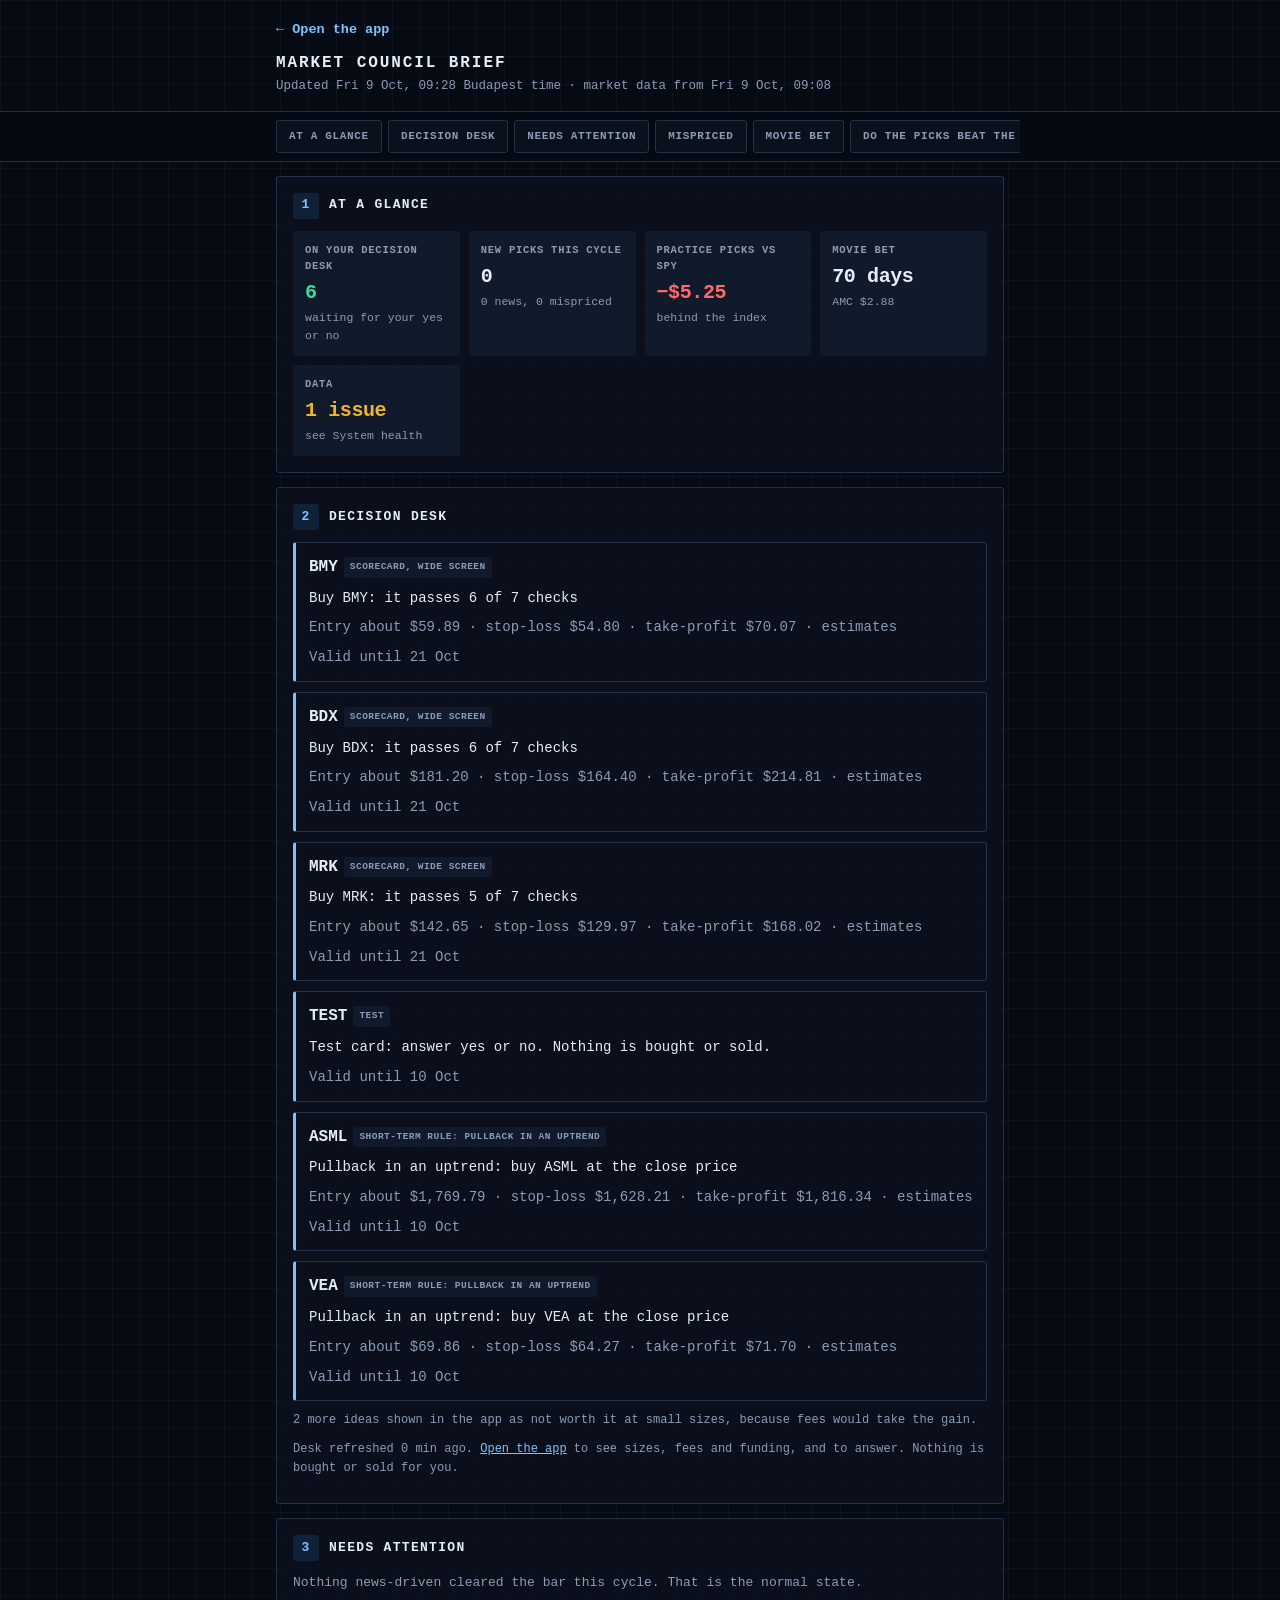
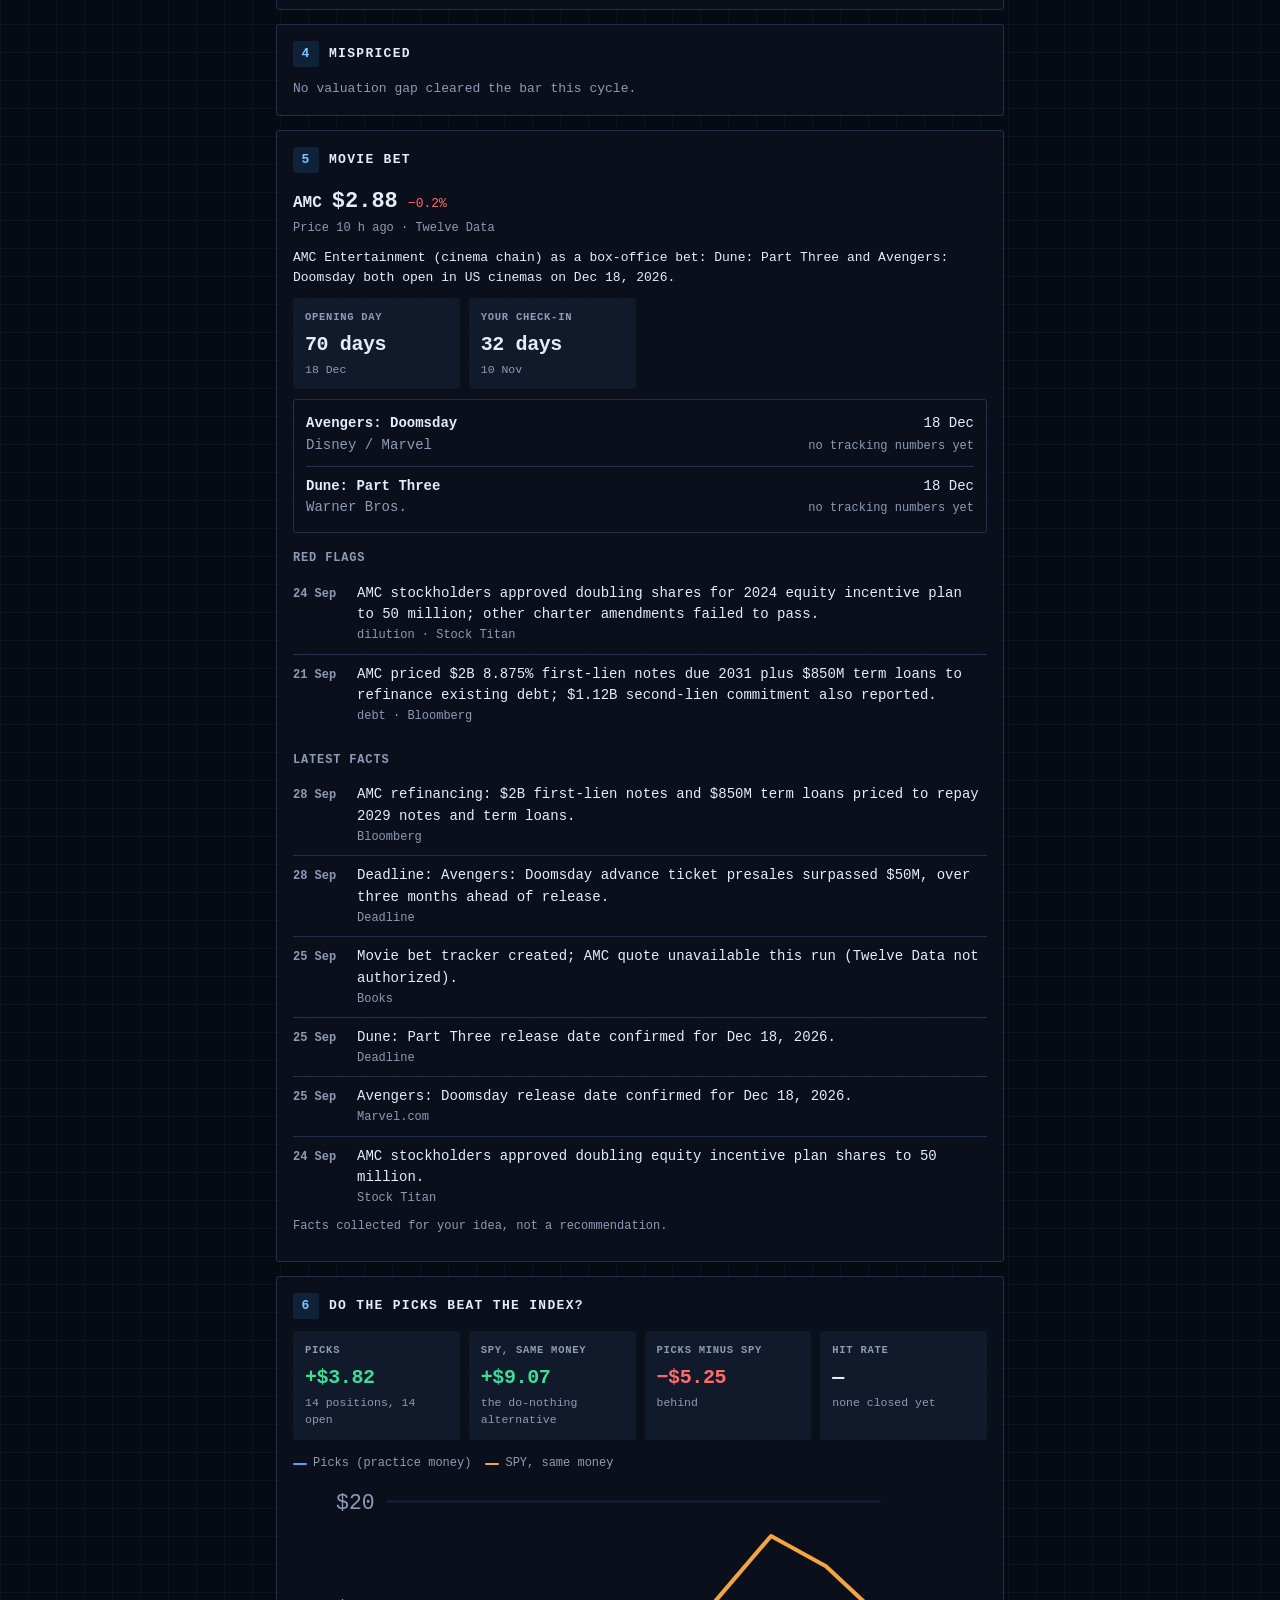
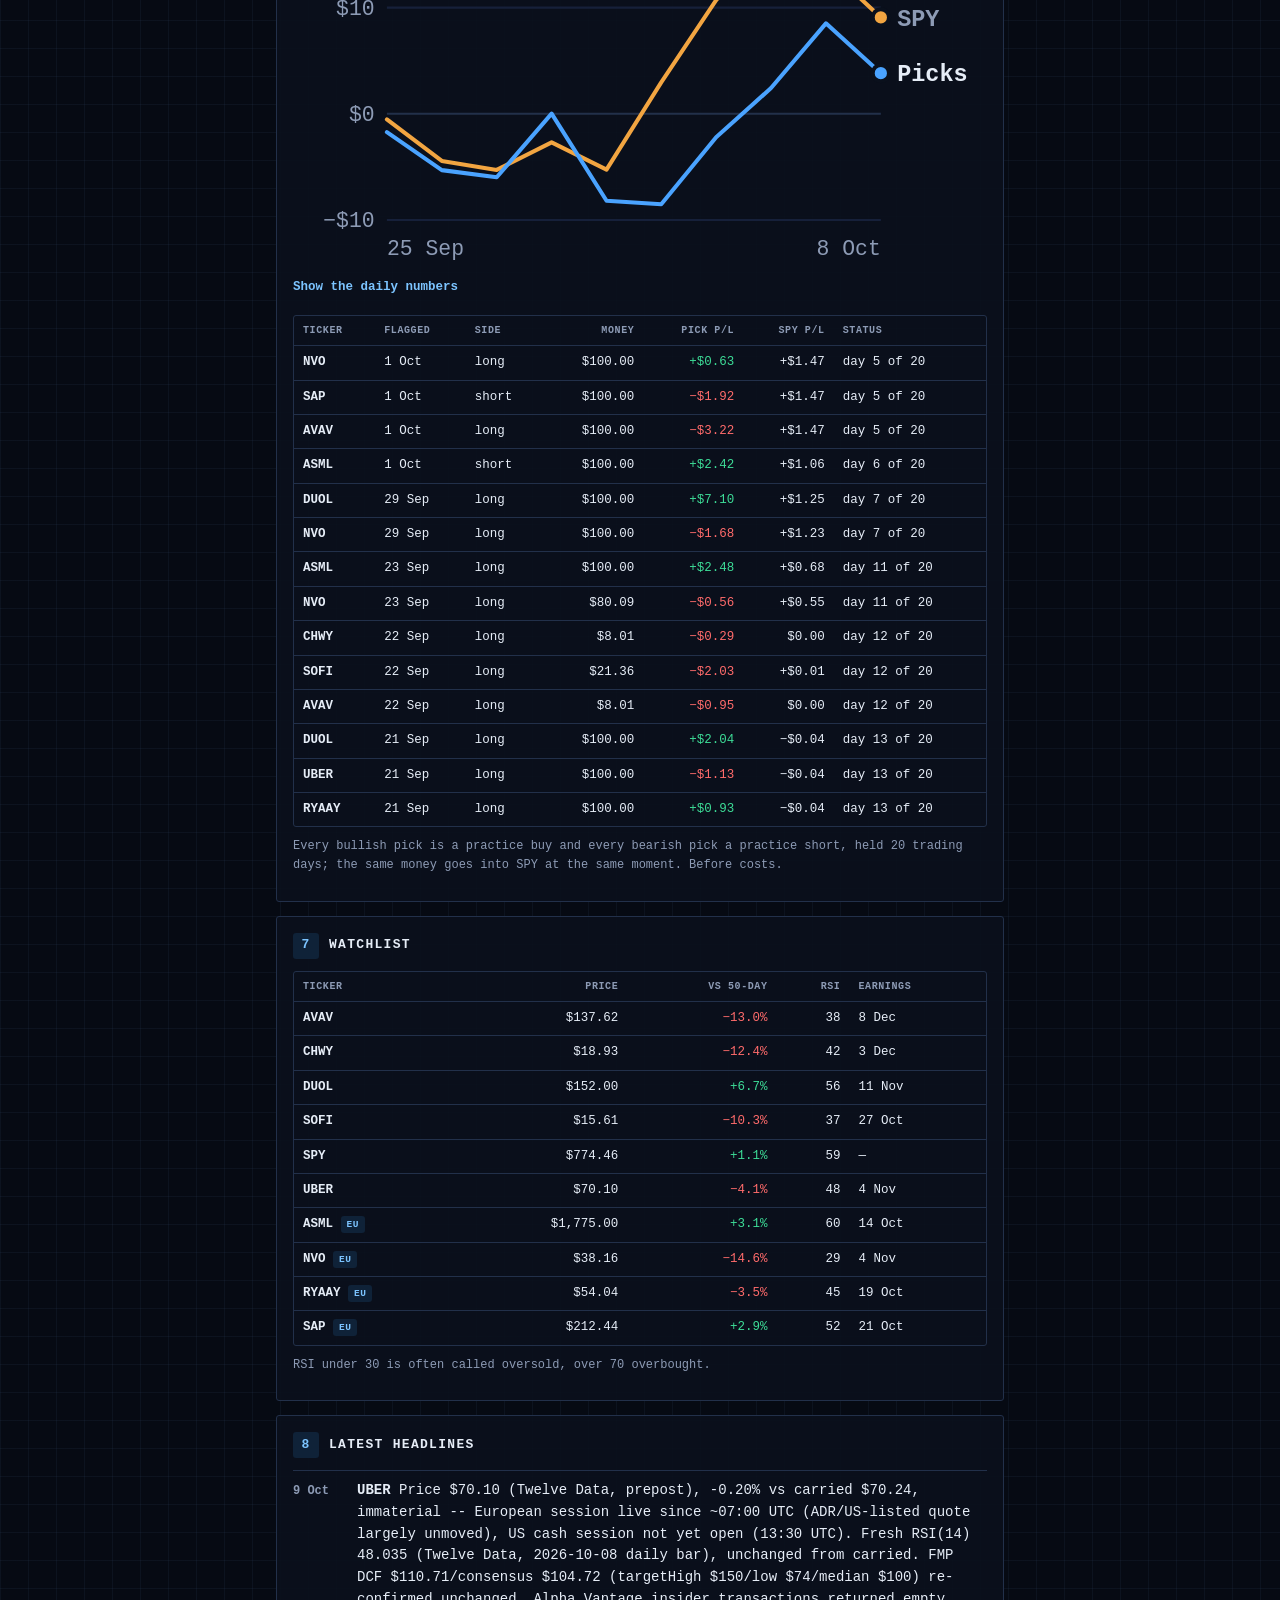
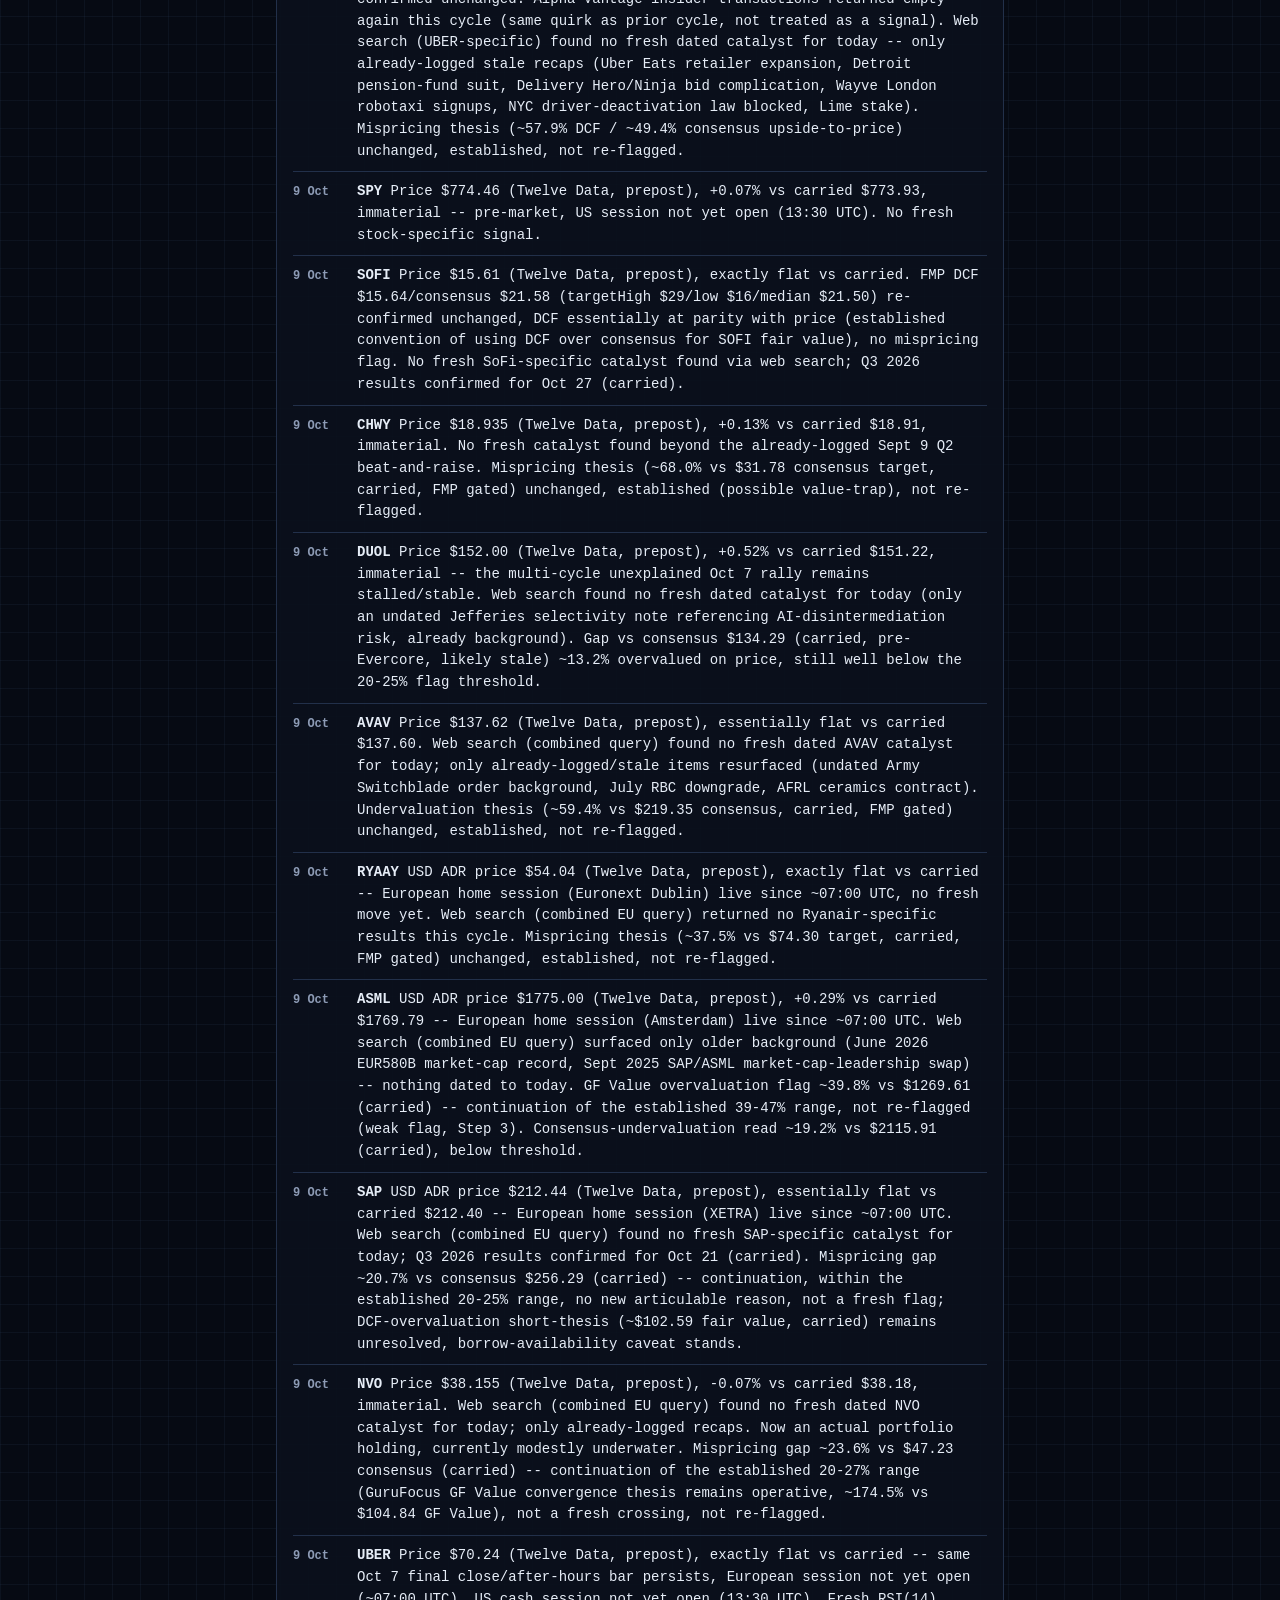
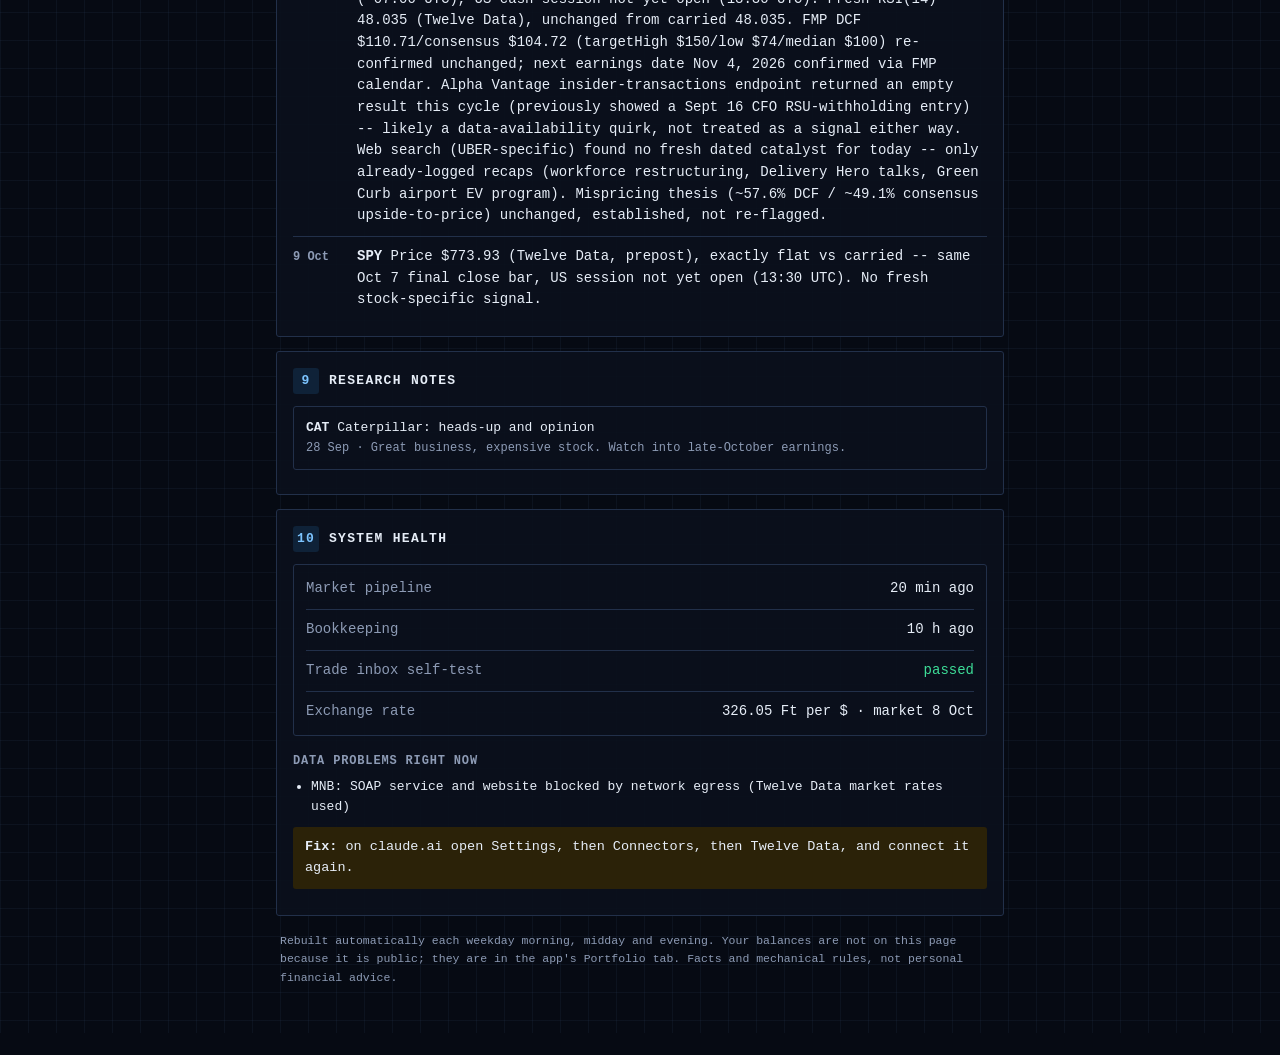
==== brief/index.html @ 8bed5799 "Engine: results 2026-10-09T07:28Z" ====
<!doctype html>
<html lang="en">
<head>
<meta charset="utf-8">
<meta name="viewport" content="width=device-width,initial-scale=1,viewport-fit=cover">
<meta name="robots" content="noindex,nofollow">
<meta http-equiv="Content-Security-Policy" content="default-src 'none'; style-src 'unsafe-inline'; img-src 'self' data:; base-uri 'none'; form-action 'none'">
<meta name="theme-color" content="#060a13">
<link rel="icon" href="../icon-192.png" type="image/png">
<link rel="apple-touch-icon" href="../apple-touch-icon.png">
<title>Market Council brief</title>
<style>
:root{--bg:#0d0f15;--sf:#161a23;--sf2:#1d222c;--bd:#2a3140;--tx:#e9ebf0;--dim:#8f96a6;--ac:#6ea8fe;--acs:#18243b;
--up:#3fb98c;--ups:#12281f;--dn:#e0715f;--dns:#2a1714;--wn:#d9a441;--wns:#2b2210;--grid:#232a37;--s1:#3987e5;--s2:#d95926;color-scheme:dark}
@media (prefers-color-scheme: light){
:root{--bg:#f5f6f8;--sf:#ffffff;--sf2:#edeff3;--bd:#d8dbe2;--tx:#15181e;--dim:#5d6373;--ac:#2557c7;--acs:#e4ecfc;
--up:#17794f;--ups:#dcefe5;--dn:#b0402d;--dns:#f8e5e1;--wn:#8a6314;--wns:#f6ecd6;--grid:#e6e8ee;--s1:#2a78d6;--s2:#eb6834;color-scheme:light}
}
*{box-sizing:border-box}
html{-webkit-text-size-adjust:100%}
body{margin:0;background:var(--bg);color:var(--tx);font:15px/1.5 -apple-system,BlinkMacSystemFont,"Segoe UI",system-ui,sans-serif}
a{color:var(--ac)}
.mono{font-family:ui-monospace,"SF Mono",Menlo,Consolas,monospace;font-variant-numeric:tabular-nums}
.up{color:var(--up)}.dn{color:var(--dn)}.wn{color:var(--wn)}
header{max-width:760px;margin:0 auto;padding:calc(10px + env(safe-area-inset-top)) 16px 14px}
.back{display:inline-flex;align-items:center;min-height:40px;font-size:13.5px;font-weight:700;text-decoration:none}
h1{font-size:25px;line-height:1.2;margin:4px 0 4px;letter-spacing:-.02em}
.sub{font-size:12.5px;color:var(--dim)}
nav{position:sticky;top:0;z-index:5;background:var(--bg);border-top:1px solid var(--bd);border-bottom:1px solid var(--bd)}
nav div{max-width:760px;margin:0 auto;display:flex;gap:6px;overflow-x:auto;padding:8px 16px;scrollbar-width:none}
nav div::-webkit-scrollbar{display:none}
nav a{flex:none;font-size:12.5px;font-weight:700;padding:7px 12px;border-radius:99px;background:var(--sf2);color:var(--dim);text-decoration:none;white-space:nowrap}
main{max-width:760px;margin:0 auto;padding:14px 16px calc(36px + env(safe-area-inset-bottom))}
section{background:var(--sf);border:1px solid var(--bd);border-radius:14px;padding:16px;margin-bottom:14px;scroll-margin-top:62px}
h2{display:flex;align-items:center;gap:10px;font-size:17px;line-height:1.25;margin:0 0 12px;letter-spacing:-.01em}
h3{font-size:12px;letter-spacing:.07em;text-transform:uppercase;color:var(--dim);margin:16px 0 6px}
h4{margin:0 0 4px;font-size:11px;letter-spacing:.08em;text-transform:uppercase}
.n{flex:none;width:26px;height:26px;border-radius:8px;background:var(--acs);color:var(--ac);font-size:13px;font-weight:800;
display:inline-flex;align-items:center;justify-content:center}
p{margin:0 0 10px}
.note{font-size:12px;color:var(--dim)}
.empty{color:var(--dim);margin:0}
.tiles{display:grid;grid-template-columns:1fr 1fr;gap:9px}
@media (min-width:640px){.tiles{grid-template-columns:repeat(4,1fr)}}
.tile{background:var(--sf2);border-radius:11px;padding:11px 12px}
.tl{font-size:10.5px;font-weight:800;letter-spacing:.07em;text-transform:uppercase;color:var(--dim)}
.tv{font-size:20px;font-weight:800;margin-top:3px;letter-spacing:-.02em}
.ts{font-size:11.5px;color:var(--dim);margin-top:1px}
.pick{border:1px solid var(--bd);border-left:3px solid var(--ac);border-radius:12px;padding:12px 13px;margin-bottom:10px}
.pick:last-child{margin-bottom:0}
.pick p{font-size:14px;margin:8px 0 0}
.pt{display:flex;align-items:center;gap:6px;flex-wrap:wrap}
.tk{font-weight:800;font-size:16px}
.px{margin-left:auto;font-weight:700}
.tag{font-size:9.5px;font-weight:800;letter-spacing:.05em;text-transform:uppercase;padding:3px 6px;border-radius:5px;background:var(--sf2);color:var(--dim)}
.tag.bull{background:var(--ups);color:var(--up)}
.tag.bear{background:var(--dns);color:var(--dn)}
.tag.eu{background:var(--acs);color:var(--ac)}
.size{margin-top:9px;padding:8px 10px;border-radius:8px;background:var(--ups);font-size:13px}
.size b{font-size:18px;color:var(--up)}
.size.none{background:var(--sf2);color:var(--dim)}
.cases{display:grid;grid-template-columns:1fr;gap:8px;margin-top:9px}
@media (min-width:560px){.cases{grid-template-columns:1fr 1fr}}
.case{border-radius:9px;padding:9px 10px}
.case p{font-size:13px;margin:0}
.case.bull{background:var(--ups)}.case.bull h4{color:var(--up)}
.case.bear{background:var(--dns)}.case.bear h4{color:var(--dn)}
.q{font-size:13px;color:var(--dim)}
.prh{display:flex;align-items:baseline;gap:10px}
.big2{font-size:22px;font-weight:800}
.box{border:1px solid var(--bd);border-radius:11px;padding:4px 12px;margin-top:10px}
.kv{display:flex;justify-content:space-between;gap:12px;padding:9px 0;border-top:1px solid var(--bd);font-size:14px}
.kv:first-child{border-top:0}
.kv>span:first-child{color:var(--dim)}
.kv b{color:var(--tx)}
.r{text-align:right}
.ev{display:flex;gap:12px;padding:9px 0;border-top:1px solid var(--bd);font-size:14px}
.ev:first-child,h3+.ev{border-top:0}
.ev .d{flex:none;width:52px;font-size:12px;font-weight:800;color:var(--dim);padding-top:2px}
.legend{display:flex;gap:14px;flex-wrap:wrap;font-size:12px;color:var(--dim);margin:14px 0 4px}
.legend span{display:inline-flex;align-items:center;gap:6px}
.legend i{display:inline-block;width:14px;height:2px;border-radius:1px}
.chart svg{display:block;width:100%;height:auto}
.gl{stroke:var(--grid);stroke-width:1}.gl.z{stroke:var(--bd)}
.ax{fill:var(--dim);font-size:10.5px}
.lbl{fill:var(--tx);font-size:11.5px;font-weight:700}.lbl.dim{fill:var(--dim)}
details{margin:6px 0 10px}
summary{cursor:pointer;font-size:12.5px;font-weight:700;color:var(--ac);min-height:34px;display:flex;align-items:center}
.tw{overflow-x:auto;border:1px solid var(--bd);border-radius:10px;margin:10px 0}
table{width:100%;border-collapse:collapse;font-size:12.5px;font-variant-numeric:tabular-nums}
th{text-align:left;font-size:10px;letter-spacing:.06em;text-transform:uppercase;color:var(--dim);padding:7px 9px;border-bottom:1px solid var(--bd);white-space:nowrap}
td{padding:7px 9px;border-bottom:1px solid var(--bd);white-space:nowrap}
tr:last-child td{border-bottom:0}
ul{margin:0;padding-left:18px}
li{margin-bottom:6px}
.fix{margin-top:10px;padding:10px 12px;border-radius:10px;background:var(--wns);font-size:13.5px}
.note-link{display:block;padding:11px 12px;border:1px solid var(--bd);border-radius:11px;margin-bottom:8px;text-decoration:none;color:var(--tx)}
footer{font-size:11.5px;color:var(--dim);line-height:1.6;padding:2px 4px 0}
:root{--bg:#060a13;--sf:#0a101c;--sf2:#111a2b;--bd:#22304a;--tx:#e6edf7;--dim:#8d9bb5;--ac:#7cc4ff;--acs:#0f2238;--up:#3ddc97;--ups:#0b2a1f;--dn:#ff6b6b;--dns:#33141a;--wn:#f0b429;--wns:#2b2208;--grid:#16203a;--s1:#4aa3ff;--s2:#f2a541;color-scheme:dark}
body{font:13px/1.55 ui-monospace,"SF Mono","Cascadia Mono","Roboto Mono",Menlo,Consolas,monospace;font-variant-numeric:tabular-nums;background-image:linear-gradient(rgba(124,196,255,.05) 1px,transparent 1px),linear-gradient(90deg,rgba(124,196,255,.05) 1px,transparent 1px);background-size:28px 28px}
section,.tile,.pick,.tag,.size,.case,.box,.tw,.fix,.note-link,nav a,.n{border-radius:3px}
section{background:rgba(10,16,28,.9)}
h1{text-transform:uppercase;letter-spacing:.12em;font-size:16px}
h2{font-size:13px;text-transform:uppercase;letter-spacing:.1em}
nav{background:rgba(6,10,19,.96)}
nav a{text-transform:uppercase;letter-spacing:.06em;font-size:11px;border:1px solid var(--bd);background:var(--sf)}
.size{background:var(--sf2)}
</style>
</head>
<body>
<header>
<a class="back" href="../#today">&larr; Open the app</a>
<h1>Market Council brief</h1>
<div class="sub">Updated Fri 9 Oct, 09:28 Budapest time &middot; market data from Fri 9 Oct, 09:08</div>
</header>
<nav aria-label="Sections"><div><a href="#glance">At a glance</a><a href="#desk">Decision desk</a><a href="#attention">Needs attention</a><a href="#mispriced">Mispriced</a><a href="#idea">Movie bet</a><a href="#practice">Do the picks beat the index?</a><a href="#watch">Watchlist</a><a href="#news">Latest headlines</a><a href="#research">Research notes</a><a href="#health">System health</a></div></nav>
<main>
<section id="glance" class=""><h2><span class="n">1</span>At a glance</h2><div class="tiles"><div class="tile"><div class="tl">On your decision desk</div><div class="tv mono up">6</div><div class="ts">waiting for your yes or no</div></div><div class="tile"><div class="tl">New picks this cycle</div><div class="tv mono ">0</div><div class="ts">0 news, 0 mispriced</div></div><div class="tile"><div class="tl">Practice picks vs SPY</div><div class="tv mono dn">&minus;$5.25</div><div class="ts">behind the index</div></div><div class="tile"><div class="tl">Movie bet</div><div class="tv mono ">70 days</div><div class="ts">AMC $2.88</div></div><div class="tile"><div class="tl">Data</div><div class="tv mono wn">1 issue</div><div class="ts">see System health</div></div></div></section><section id="desk" class=""><h2><span class="n">2</span>Decision desk</h2><div class="pick"><div class="pt"><span class="tk">BMY</span><span class="tag ">Scorecard, wide screen</span></div><p>Buy BMY: it passes 6 of 7 checks</p><p class="note">Entry about $59.89 &middot; stop-loss $54.80 &middot; take-profit $70.07 &middot; estimates</p><p class="note">Valid until 21 Oct</p></div><div class="pick"><div class="pt"><span class="tk">BDX</span><span class="tag ">Scorecard, wide screen</span></div><p>Buy BDX: it passes 6 of 7 checks</p><p class="note">Entry about $181.20 &middot; stop-loss $164.40 &middot; take-profit $214.81 &middot; estimates</p><p class="note">Valid until 21 Oct</p></div><div class="pick"><div class="pt"><span class="tk">MRK</span><span class="tag ">Scorecard, wide screen</span></div><p>Buy MRK: it passes 5 of 7 checks</p><p class="note">Entry about $142.65 &middot; stop-loss $129.97 &middot; take-profit $168.02 &middot; estimates</p><p class="note">Valid until 21 Oct</p></div><div class="pick"><div class="pt"><span class="tk">TEST</span><span class="tag ">Test</span></div><p>Test card: answer yes or no. Nothing is bought or sold.</p><p class="note">Valid until 10 Oct</p></div><div class="pick"><div class="pt"><span class="tk">ASML</span><span class="tag ">Short-term rule: Pullback in an uptrend</span></div><p>Pullback in an uptrend: buy ASML at the close price</p><p class="note">Entry about $1,769.79 &middot; stop-loss $1,628.21 &middot; take-profit $1,816.34 &middot; estimates</p><p class="note">Valid until 10 Oct</p></div><div class="pick"><div class="pt"><span class="tk">VEA</span><span class="tag ">Short-term rule: Pullback in an uptrend</span></div><p>Pullback in an uptrend: buy VEA at the close price</p><p class="note">Entry about $69.86 &middot; stop-loss $64.27 &middot; take-profit $71.70 &middot; estimates</p><p class="note">Valid until 10 Oct</p></div><p class="note">2 more ideas shown in the app as not worth it at small sizes, because fees would take the gain.</p><p class="note">Desk refreshed 0 min ago. <a href="../">Open the app</a> to see sizes, fees and funding, and to answer. Nothing is bought or sold for you.</p></section><section id="attention" class=""><h2><span class="n">3</span>Needs attention</h2><p class="empty">Nothing news-driven cleared the bar this cycle. That is the normal state.</p></section><section id="mispriced" class=""><h2><span class="n">4</span>Mispriced</h2><p class="empty">No valuation gap cleared the bar this cycle.</p></section><section id="idea" class=""><h2><span class="n">5</span>Movie bet</h2><div class="prh"><span class="tk">AMC</span><span class="mono big2">$2.88</span> <span class="mono dn">&minus;0.2%</span></div><p class="note">Price 10 h ago &middot; Twelve Data</p><p>AMC Entertainment (cinema chain) as a box-office bet: Dune: Part Three and Avengers: Doomsday both open in US cinemas on Dec 18, 2026.</p><div class="tiles"><div class="tile"><div class="tl">Opening day</div><div class="tv mono ">70 days</div><div class="ts">18 Dec</div></div><div class="tile"><div class="tl">Your check-in</div><div class="tv mono ">32 days</div><div class="ts">10 Nov</div></div></div><div class="box"><div class="kv"><span><b>Avengers: Doomsday</b><br>Disney / Marvel</span><span class="r">18 Dec<br><span class="note">no tracking numbers yet</span></span></div><div class="kv"><span><b>Dune: Part Three</b><br>Warner Bros.</span><span class="r">18 Dec<br><span class="note">no tracking numbers yet</span></span></div></div><h3>Red flags</h3><div class="ev"><div class="d">24 Sep</div><div>AMC stockholders approved doubling shares for 2024 equity incentive plan to 50 million; other charter amendments failed to pass.<div class="note">dilution &middot; Stock Titan</div></div></div><div class="ev"><div class="d">21 Sep</div><div>AMC priced $2B 8.875% first-lien notes due 2031 plus $850M term loans to refinance existing debt; $1.12B second-lien commitment also reported.<div class="note">debt &middot; Bloomberg</div></div></div><h3>Latest facts</h3><div class="ev"><div class="d">28 Sep</div><div>AMC refinancing: $2B first-lien notes and $850M term loans priced to repay 2029 notes and term loans.<div class="note">Bloomberg</div></div></div><div class="ev"><div class="d">28 Sep</div><div>Deadline: Avengers: Doomsday advance ticket presales surpassed $50M, over three months ahead of release.<div class="note">Deadline</div></div></div><div class="ev"><div class="d">25 Sep</div><div>Movie bet tracker created; AMC quote unavailable this run (Twelve Data not authorized).<div class="note">Books</div></div></div><div class="ev"><div class="d">25 Sep</div><div>Dune: Part Three release date confirmed for Dec 18, 2026.<div class="note">Deadline</div></div></div><div class="ev"><div class="d">25 Sep</div><div>Avengers: Doomsday release date confirmed for Dec 18, 2026.<div class="note">Marvel.com</div></div></div><div class="ev"><div class="d">24 Sep</div><div>AMC stockholders approved doubling equity incentive plan shares to 50 million.<div class="note">Stock Titan</div></div></div><p class="note">Facts collected for your idea, not a recommendation.</p></section><section id="practice" class=""><h2><span class="n">6</span>Do the picks beat the index?</h2><div class="tiles"><div class="tile"><div class="tl">Picks</div><div class="tv mono up">+$3.82</div><div class="ts">14 positions, 14 open</div></div><div class="tile"><div class="tl">SPY, same money</div><div class="tv mono up">+$9.07</div><div class="ts">the do-nothing alternative</div></div><div class="tile"><div class="tl">Picks minus SPY</div><div class="tv mono dn">&minus;$5.25</div><div class="ts">behind</div></div><div class="tile"><div class="tl">Hit rate</div><div class="tv mono ">&mdash;</div><div class="ts">none closed yet</div></div></div><div class="legend"><span><i style="background:var(--s1)"></i>Picks (practice money)</span><span><i style="background:var(--s2)"></i>SPY, same money</span></div><div class="chart"><svg viewBox="0 0 340 190" role="img" aria-label="Practice picks versus SPY, cumulative dollars"><line class="gl" x1="46" x2="288" y1="168.0" y2="168.0"/><text class="ax" x="40" y="168.0" dy="3.5" text-anchor="end">&minus;$10</text><line class="gl z" x1="46" x2="288" y1="116.0" y2="116.0"/><text class="ax" x="40" y="116.0" dy="3.5" text-anchor="end">$0</text><line class="gl" x1="46" x2="288" y1="64.0" y2="64.0"/><text class="ax" x="40" y="64.0" dy="3.5" text-anchor="end">$10</text><line class="gl" x1="46" x2="288" y1="12.0" y2="12.0"/><text class="ax" x="40" y="12.0" dy="3.5" text-anchor="end">$20</text><text class="ax" x="46" y="185">25 Sep</text><text class="ax" x="288" y="185" text-anchor="end">8 Oct</text><path d="M46.0 118.8 L72.9 139.1 L99.8 143.5 L126.7 130.0 L153.6 143.4 L180.4 100.6 L207.3 60.3 L234.2 28.9 L261.1 43.7 L288.0 68.8" fill="none" style="stroke:var(--s2)" stroke-width="2" stroke-linejoin="round" stroke-linecap="round"/><path d="M46.0 125.0 L72.9 143.6 L99.8 147.1 L126.7 115.9 L153.6 158.6 L180.4 160.3 L207.3 127.5 L234.2 103.4 L261.1 71.7 L288.0 96.1" fill="none" style="stroke:var(--s1)" stroke-width="2" stroke-linejoin="round" stroke-linecap="round"/><circle cx="288.0" cy="68.8" r="4" style="fill:var(--s2);stroke:var(--sf)" stroke-width="2"/><circle cx="288.0" cy="96.1" r="4" style="fill:var(--s1);stroke:var(--sf)" stroke-width="2"/><text class="lbl" x="296.0" y="96.1" dy="4">Picks</text><text class="lbl dim" x="296.0" y="68.8" dy="4">SPY</text></svg></div><details><summary>Show the daily numbers</summary><div class="tw"><table><thead><tr><th>Day</th><th class="r">Picks</th><th class="r">SPY</th></tr></thead><tbody><tr><td>8 Oct</td><td class="r">+$3.82</td><td class="r">+$9.07</td></tr><tr><td>7 Oct</td><td class="r">+$8.52</td><td class="r">+$13.90</td></tr><tr><td>6 Oct</td><td class="r">+$2.42</td><td class="r">+$16.75</td></tr><tr><td>5 Oct</td><td class="r">&minus;$2.21</td><td class="r">+$10.72</td></tr><tr><td>2 Oct</td><td class="r">&minus;$8.52</td><td class="r">+$2.97</td></tr><tr><td>1 Oct</td><td class="r">&minus;$8.20</td><td class="r">&minus;$5.26</td></tr><tr><td>30 Sep</td><td class="r">+$0.02</td><td class="r">&minus;$2.70</td></tr><tr><td>29 Sep</td><td class="r">&minus;$5.99</td><td class="r">&minus;$5.29</td></tr><tr><td>28 Sep</td><td class="r">&minus;$5.30</td><td class="r">&minus;$4.44</td></tr><tr><td>25 Sep</td><td class="r">&minus;$1.74</td><td class="r">&minus;$0.54</td></tr></tbody></table></div></details><div class="tw"><table><thead><tr><th>Ticker</th><th>Flagged</th><th>Side</th><th class="r">Money</th><th class="r">Pick P/L</th><th class="r">SPY P/L</th><th>Status</th></tr></thead><tbody><tr><td><b>NVO</b></td><td>1 Oct</td><td>long</td><td class="r">$100.00</td><td class="r up">+$0.63</td><td class="r">+$1.47</td><td>day 5 of 20</td></tr><tr><td><b>SAP</b></td><td>1 Oct</td><td>short</td><td class="r">$100.00</td><td class="r dn">&minus;$1.92</td><td class="r">+$1.47</td><td>day 5 of 20</td></tr><tr><td><b>AVAV</b></td><td>1 Oct</td><td>long</td><td class="r">$100.00</td><td class="r dn">&minus;$3.22</td><td class="r">+$1.47</td><td>day 5 of 20</td></tr><tr><td><b>ASML</b></td><td>1 Oct</td><td>short</td><td class="r">$100.00</td><td class="r up">+$2.42</td><td class="r">+$1.06</td><td>day 6 of 20</td></tr><tr><td><b>DUOL</b></td><td>29 Sep</td><td>long</td><td class="r">$100.00</td><td class="r up">+$7.10</td><td class="r">+$1.25</td><td>day 7 of 20</td></tr><tr><td><b>NVO</b></td><td>29 Sep</td><td>long</td><td class="r">$100.00</td><td class="r dn">&minus;$1.68</td><td class="r">+$1.23</td><td>day 7 of 20</td></tr><tr><td><b>ASML</b></td><td>23 Sep</td><td>long</td><td class="r">$100.00</td><td class="r up">+$2.48</td><td class="r">+$0.68</td><td>day 11 of 20</td></tr><tr><td><b>NVO</b></td><td>23 Sep</td><td>long</td><td class="r">$80.09</td><td class="r dn">&minus;$0.56</td><td class="r">+$0.55</td><td>day 11 of 20</td></tr><tr><td><b>CHWY</b></td><td>22 Sep</td><td>long</td><td class="r">$8.01</td><td class="r dn">&minus;$0.29</td><td class="r">$0.00</td><td>day 12 of 20</td></tr><tr><td><b>SOFI</b></td><td>22 Sep</td><td>long</td><td class="r">$21.36</td><td class="r dn">&minus;$2.03</td><td class="r">+$0.01</td><td>day 12 of 20</td></tr><tr><td><b>AVAV</b></td><td>22 Sep</td><td>long</td><td class="r">$8.01</td><td class="r dn">&minus;$0.95</td><td class="r">$0.00</td><td>day 12 of 20</td></tr><tr><td><b>DUOL</b></td><td>21 Sep</td><td>long</td><td class="r">$100.00</td><td class="r up">+$2.04</td><td class="r">&minus;$0.04</td><td>day 13 of 20</td></tr><tr><td><b>UBER</b></td><td>21 Sep</td><td>long</td><td class="r">$100.00</td><td class="r dn">&minus;$1.13</td><td class="r">&minus;$0.04</td><td>day 13 of 20</td></tr><tr><td><b>RYAAY</b></td><td>21 Sep</td><td>long</td><td class="r">$100.00</td><td class="r up">+$0.93</td><td class="r">&minus;$0.04</td><td>day 13 of 20</td></tr></tbody></table></div><p class="note">Every bullish pick is a practice buy and every bearish pick a practice short, held 20 trading days; the same money goes into SPY at the same moment. Before costs.</p></section><section id="watch" class=""><h2><span class="n">7</span>Watchlist</h2><div class="tw"><table><thead><tr><th>Ticker</th><th class="r">Price</th><th class="r">vs 50-day</th><th class="r">RSI</th><th>Earnings</th></tr></thead><tbody><tr><td><b>AVAV</b></td><td class="r mono">$137.62</td><td class="r dn">&minus;13.0%</td><td class="r">38</td><td>8 Dec</td></tr><tr><td><b>CHWY</b></td><td class="r mono">$18.93</td><td class="r dn">&minus;12.4%</td><td class="r">42</td><td>3 Dec</td></tr><tr><td><b>DUOL</b></td><td class="r mono">$152.00</td><td class="r up">+6.7%</td><td class="r">56</td><td>11 Nov</td></tr><tr><td><b>SOFI</b></td><td class="r mono">$15.61</td><td class="r dn">&minus;10.3%</td><td class="r">37</td><td>27 Oct</td></tr><tr><td><b>SPY</b></td><td class="r mono">$774.46</td><td class="r up">+1.1%</td><td class="r">59</td><td>&mdash;</td></tr><tr><td><b>UBER</b></td><td class="r mono">$70.10</td><td class="r dn">&minus;4.1%</td><td class="r">48</td><td>4 Nov</td></tr><tr><td><b>ASML</b> <span class="tag eu">EU</span></td><td class="r mono">$1,775.00</td><td class="r up">+3.1%</td><td class="r">60</td><td>14 Oct</td></tr><tr><td><b>NVO</b> <span class="tag eu">EU</span></td><td class="r mono">$38.16</td><td class="r dn">&minus;14.6%</td><td class="r">29</td><td>4 Nov</td></tr><tr><td><b>RYAAY</b> <span class="tag eu">EU</span></td><td class="r mono">$54.04</td><td class="r dn">&minus;3.5%</td><td class="r">45</td><td>19 Oct</td></tr><tr><td><b>SAP</b> <span class="tag eu">EU</span></td><td class="r mono">$212.44</td><td class="r up">+2.9%</td><td class="r">52</td><td>21 Oct</td></tr></tbody></table></div><p class="note">RSI under 30 is often called oversold, over 70 overbought.</p></section><section id="news" class=""><h2><span class="n">8</span>Latest headlines</h2><div class="ev"><div class="d">9 Oct</div><div><b>UBER</b> Price $70.10 (Twelve Data, prepost), -0.20% vs carried $70.24, immaterial -- European session live since ~07:00 UTC (ADR/US-listed quote largely unmoved), US cash session not yet open (13:30 UTC). Fresh RSI(14) 48.035 (Twelve Data, 2026-10-08 daily bar), unchanged from carried. FMP DCF $110.71/consensus $104.72 (targetHigh $150/low $74/median $100) re-confirmed unchanged. Alpha Vantage insider transactions returned empty again this cycle (same quirk as prior cycle, not treated as a signal). Web search (UBER-specific) found no fresh dated catalyst for today -- only already-logged stale recaps (Uber Eats retailer expansion, Detroit pension-fund suit, Delivery Hero/Ninja bid complication, Wayve London robotaxi signups, NYC driver-deactivation law blocked, Lime stake). Mispricing thesis (~57.9% DCF / ~49.4% consensus upside-to-price) unchanged, established, not re-flagged.</div></div><div class="ev"><div class="d">9 Oct</div><div><b>SPY</b> Price $774.46 (Twelve Data, prepost), +0.07% vs carried $773.93, immaterial -- pre-market, US session not yet open (13:30 UTC). No fresh stock-specific signal.</div></div><div class="ev"><div class="d">9 Oct</div><div><b>SOFI</b> Price $15.61 (Twelve Data, prepost), exactly flat vs carried. FMP DCF $15.64/consensus $21.58 (targetHigh $29/low $16/median $21.50) re-confirmed unchanged, DCF essentially at parity with price (established convention of using DCF over consensus for SOFI fair value), no mispricing flag. No fresh SoFi-specific catalyst found via web search; Q3 2026 results confirmed for Oct 27 (carried).</div></div><div class="ev"><div class="d">9 Oct</div><div><b>CHWY</b> Price $18.935 (Twelve Data, prepost), +0.13% vs carried $18.91, immaterial. No fresh catalyst found beyond the already-logged Sept 9 Q2 beat-and-raise. Mispricing thesis (~68.0% vs $31.78 consensus target, carried, FMP gated) unchanged, established (possible value-trap), not re-flagged.</div></div><div class="ev"><div class="d">9 Oct</div><div><b>DUOL</b> Price $152.00 (Twelve Data, prepost), +0.52% vs carried $151.22, immaterial -- the multi-cycle unexplained Oct 7 rally remains stalled/stable. Web search found no fresh dated catalyst for today (only an undated Jefferies selectivity note referencing AI-disintermediation risk, already background). Gap vs consensus $134.29 (carried, pre-Evercore, likely stale) ~13.2% overvalued on price, still well below the 20-25% flag threshold.</div></div><div class="ev"><div class="d">9 Oct</div><div><b>AVAV</b> Price $137.62 (Twelve Data, prepost), essentially flat vs carried $137.60. Web search (combined query) found no fresh dated AVAV catalyst for today; only already-logged/stale items resurfaced (undated Army Switchblade order background, July RBC downgrade, AFRL ceramics contract). Undervaluation thesis (~59.4% vs $219.35 consensus, carried, FMP gated) unchanged, established, not re-flagged.</div></div><div class="ev"><div class="d">9 Oct</div><div><b>RYAAY</b> USD ADR price $54.04 (Twelve Data, prepost), exactly flat vs carried -- European home session (Euronext Dublin) live since ~07:00 UTC, no fresh move yet. Web search (combined EU query) returned no Ryanair-specific results this cycle. Mispricing thesis (~37.5% vs $74.30 target, carried, FMP gated) unchanged, established, not re-flagged.</div></div><div class="ev"><div class="d">9 Oct</div><div><b>ASML</b> USD ADR price $1775.00 (Twelve Data, prepost), +0.29% vs carried $1769.79 -- European home session (Amsterdam) live since ~07:00 UTC. Web search (combined EU query) surfaced only older background (June 2026 EUR580B market-cap record, Sept 2025 SAP/ASML market-cap-leadership swap) -- nothing dated to today. GF Value overvaluation flag ~39.8% vs $1269.61 (carried) -- continuation of the established 39-47% range, not re-flagged (weak flag, Step 3). Consensus-undervaluation read ~19.2% vs $2115.91 (carried), below threshold.</div></div><div class="ev"><div class="d">9 Oct</div><div><b>SAP</b> USD ADR price $212.44 (Twelve Data, prepost), essentially flat vs carried $212.40 -- European home session (XETRA) live since ~07:00 UTC. Web search (combined EU query) found no fresh SAP-specific catalyst for today; Q3 2026 results confirmed for Oct 21 (carried). Mispricing gap ~20.7% vs consensus $256.29 (carried) -- continuation, within the established 20-25% range, no new articulable reason, not a fresh flag; DCF-overvaluation short-thesis (~$102.59 fair value, carried) remains unresolved, borrow-availability caveat stands.</div></div><div class="ev"><div class="d">9 Oct</div><div><b>NVO</b> Price $38.155 (Twelve Data, prepost), -0.07% vs carried $38.18, immaterial. Web search (combined EU query) found no fresh dated NVO catalyst for today; only already-logged recaps. Now an actual portfolio holding, currently modestly underwater. Mispricing gap ~23.6% vs $47.23 consensus (carried) -- continuation of the established 20-27% range (GuruFocus GF Value convergence thesis remains operative, ~174.5% vs $104.84 GF Value), not a fresh crossing, not re-flagged.</div></div><div class="ev"><div class="d">9 Oct</div><div><b>UBER</b> Price $70.24 (Twelve Data, prepost), exactly flat vs carried -- same Oct 7 final close/after-hours bar persists, European session not yet open (~07:00 UTC), US cash session not yet open (13:30 UTC). Fresh RSI(14) 48.035 (Twelve Data), unchanged from carried 48.035. FMP DCF $110.71/consensus $104.72 (targetHigh $150/low $74/median $100) re-confirmed unchanged; next earnings date Nov 4, 2026 confirmed via FMP calendar. Alpha Vantage insider-transactions endpoint returned an empty result this cycle (previously showed a Sept 16 CFO RSU-withholding entry) -- likely a data-availability quirk, not treated as a signal either way. Web search (UBER-specific) found no fresh dated catalyst for today -- only already-logged recaps (workforce restructuring, Delivery Hero talks, Green Curb airport EV program). Mispricing thesis (~57.6% DCF / ~49.1% consensus upside-to-price) unchanged, established, not re-flagged.</div></div><div class="ev"><div class="d">9 Oct</div><div><b>SPY</b> Price $773.93 (Twelve Data, prepost), exactly flat vs carried -- same Oct 7 final close bar, US session not yet open (13:30 UTC). No fresh stock-specific signal.</div></div></section><section id="research" class=""><h2><span class="n">9</span>Research notes</h2><a class="note-link" href="../research/cat-2026-09-28.html"><b>CAT</b> Caterpillar: heads-up and opinion<br><span class="note">28 Sep &middot; Great business, expensive stock. Watch into late-October earnings.</span></a></section><section id="health" class=""><h2><span class="n">10</span>System health</h2><div class="box"><div class="kv"><span>Market pipeline</span><span>20 min ago</span></div><div class="kv"><span>Bookkeeping</span><span>10 h ago</span></div><div class="kv"><span>Trade inbox self-test</span><span class="up">passed</span></div><div class="kv"><span>Exchange rate</span><span>326.05 Ft per $ &middot; market 8 Oct</span></div></div><h3>Data problems right now</h3><ul><li>MNB: SOAP service and website blocked by network egress (Twelve Data market rates used)</li></ul><p class="fix"><b>Fix:</b> on claude.ai open Settings, then Connectors, then Twelve Data, and connect it again.</p></section>
<footer>
<p>Rebuilt automatically each weekday morning, midday and evening. Your balances are not on this page because it is public;
they are in the app's Portfolio tab. Facts and mechanical rules, not personal financial advice.</p>
</footer>
</main>
</body>
</html>
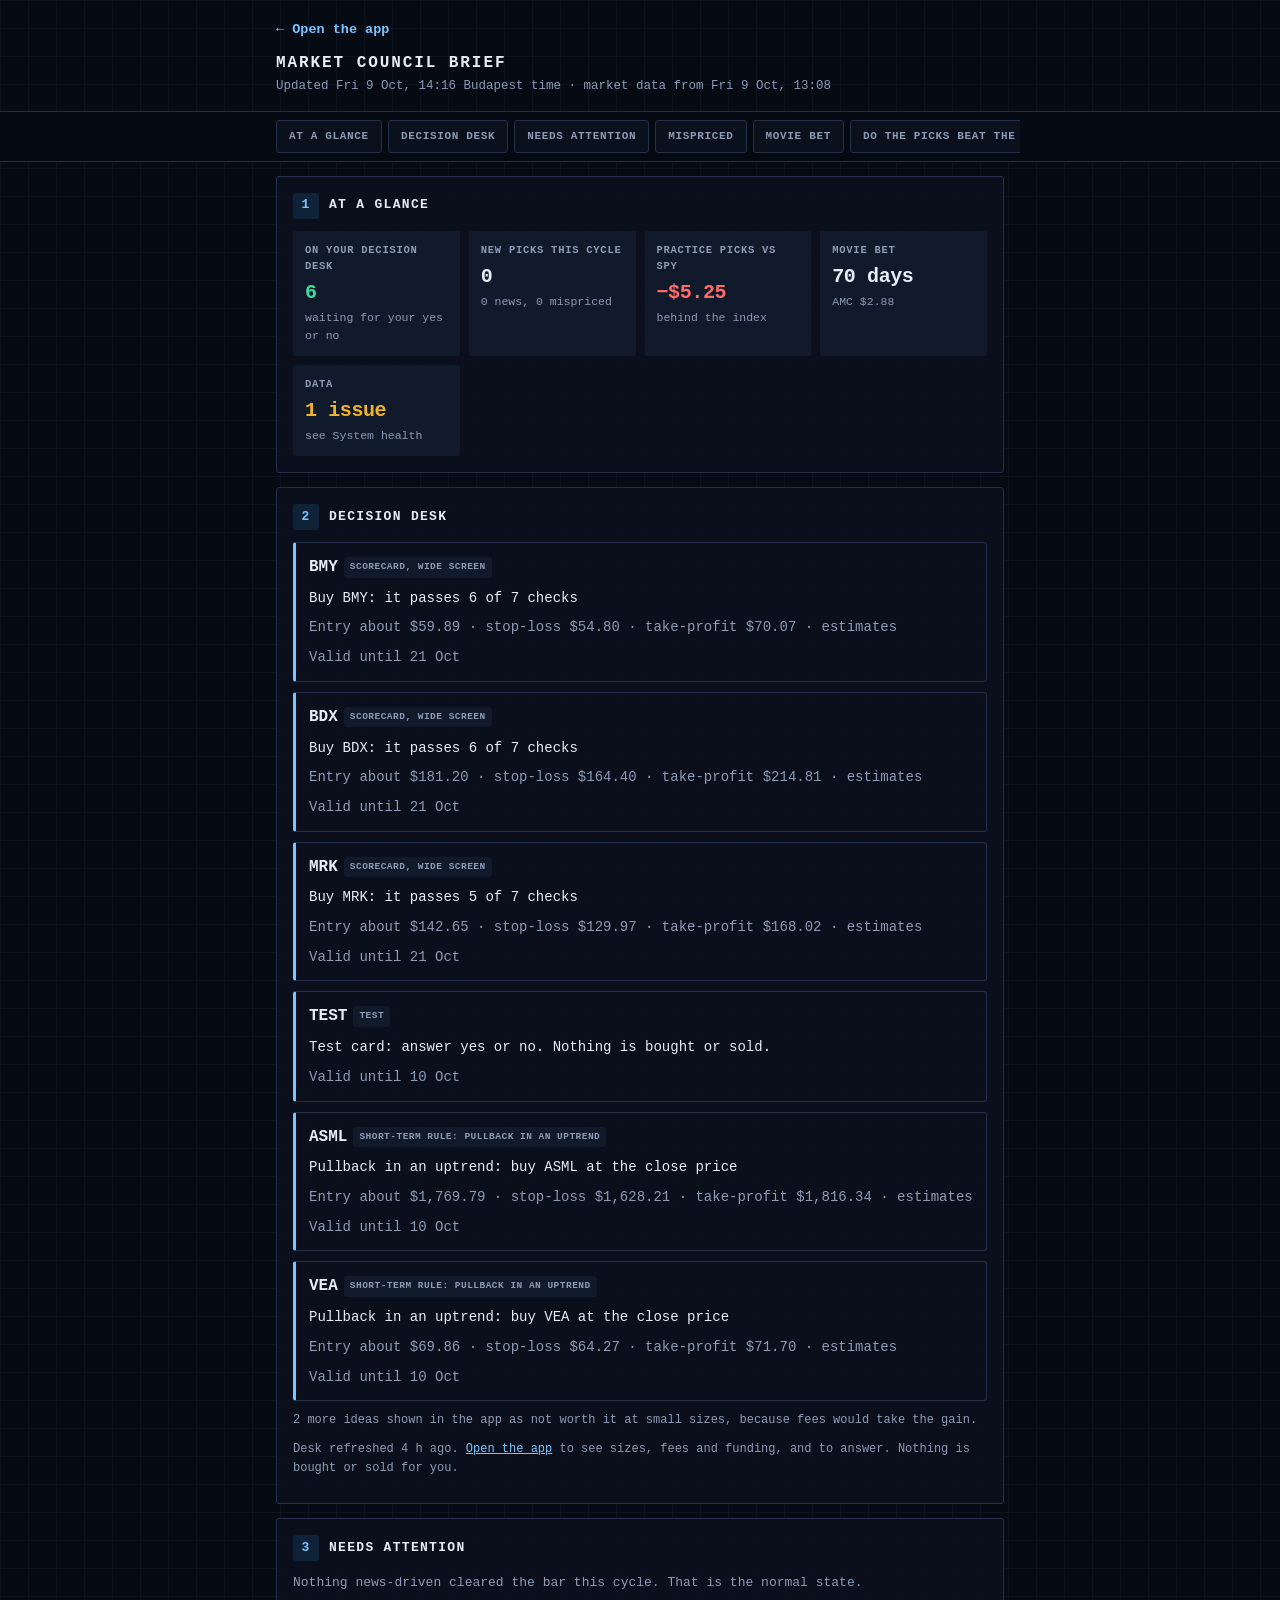
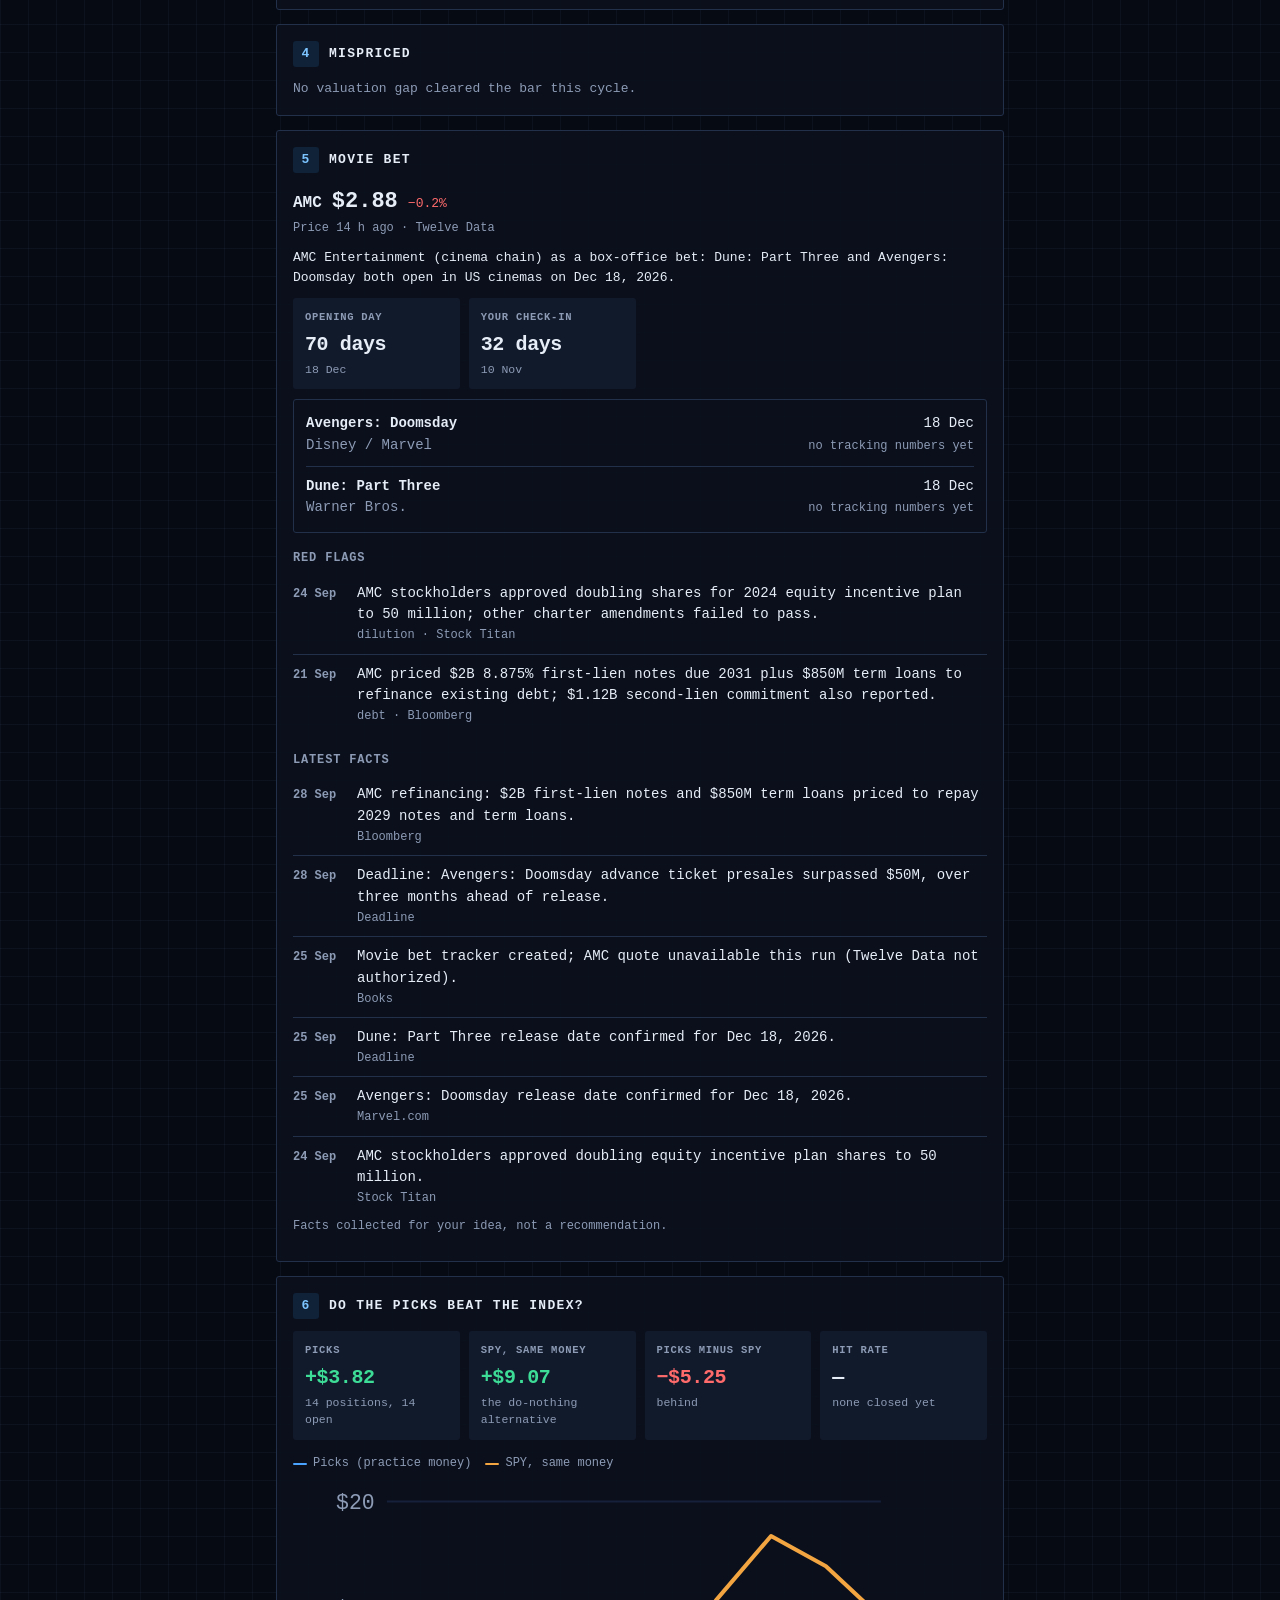
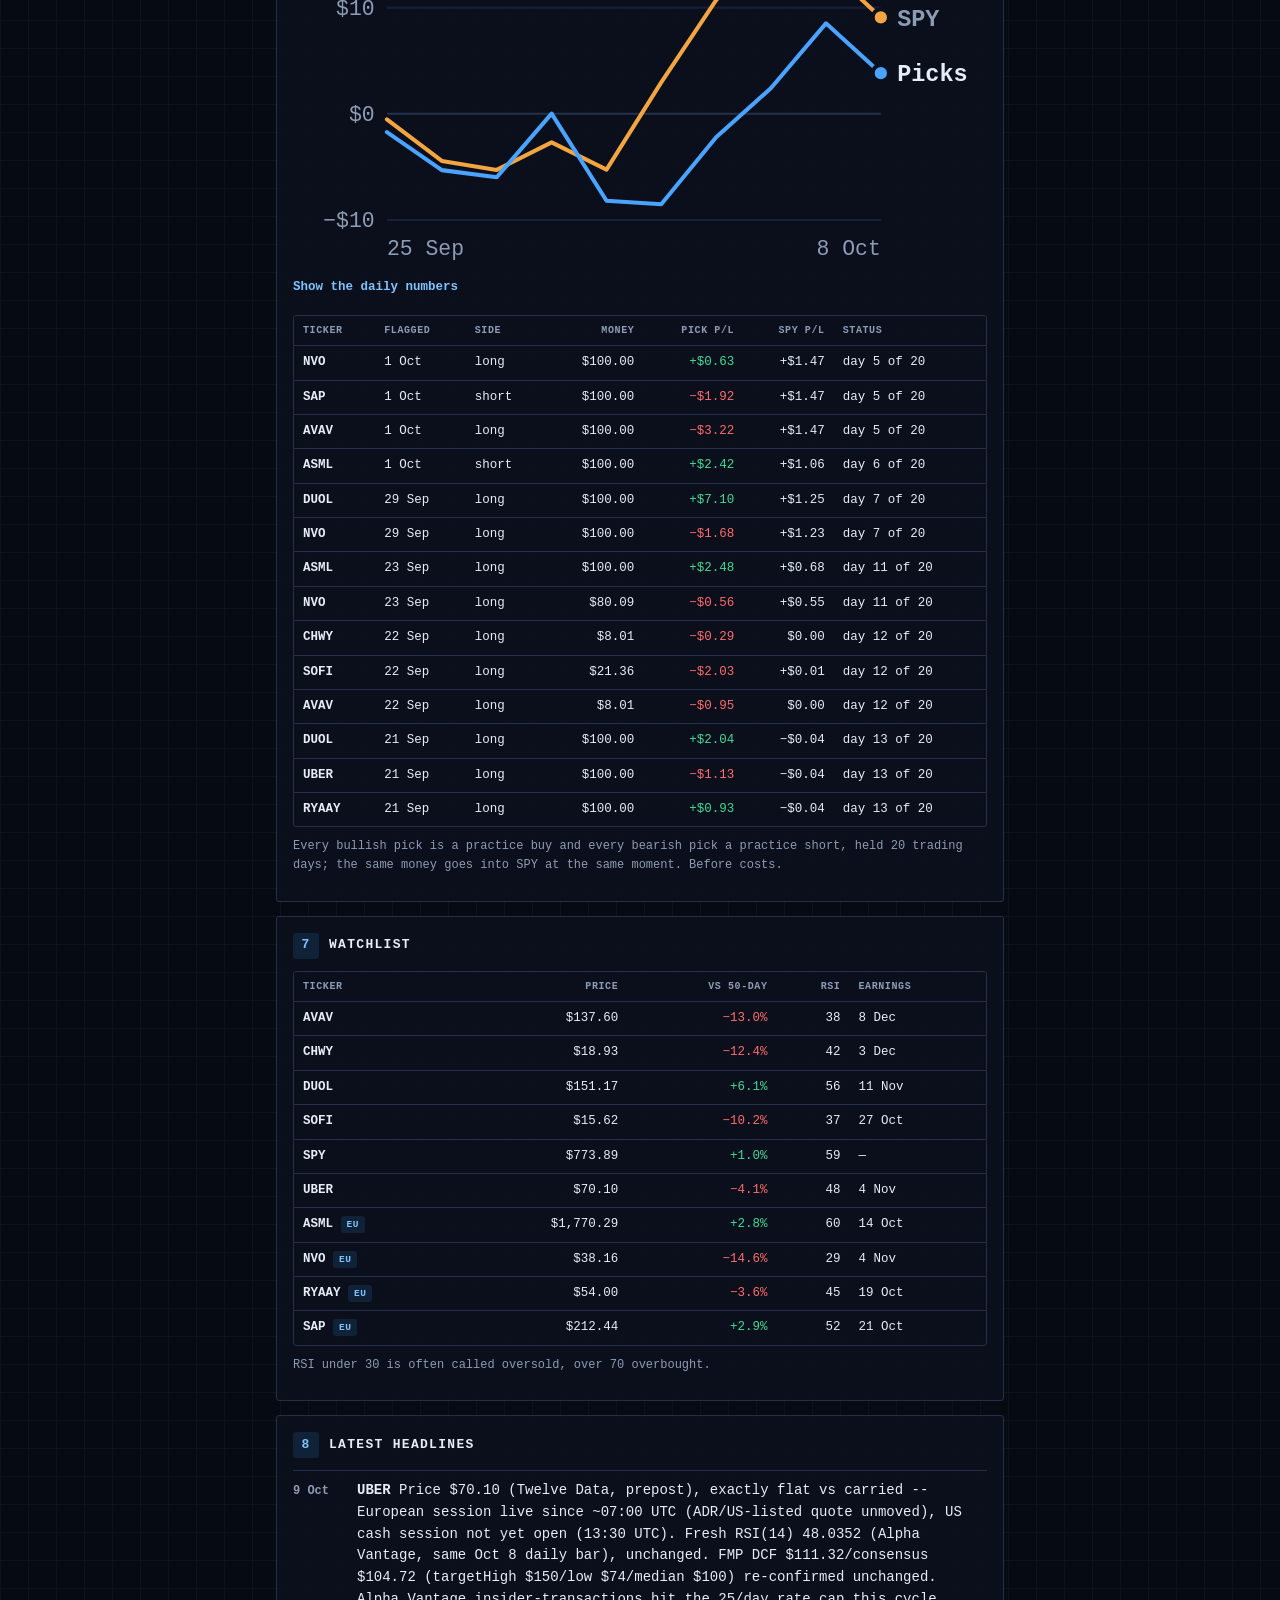
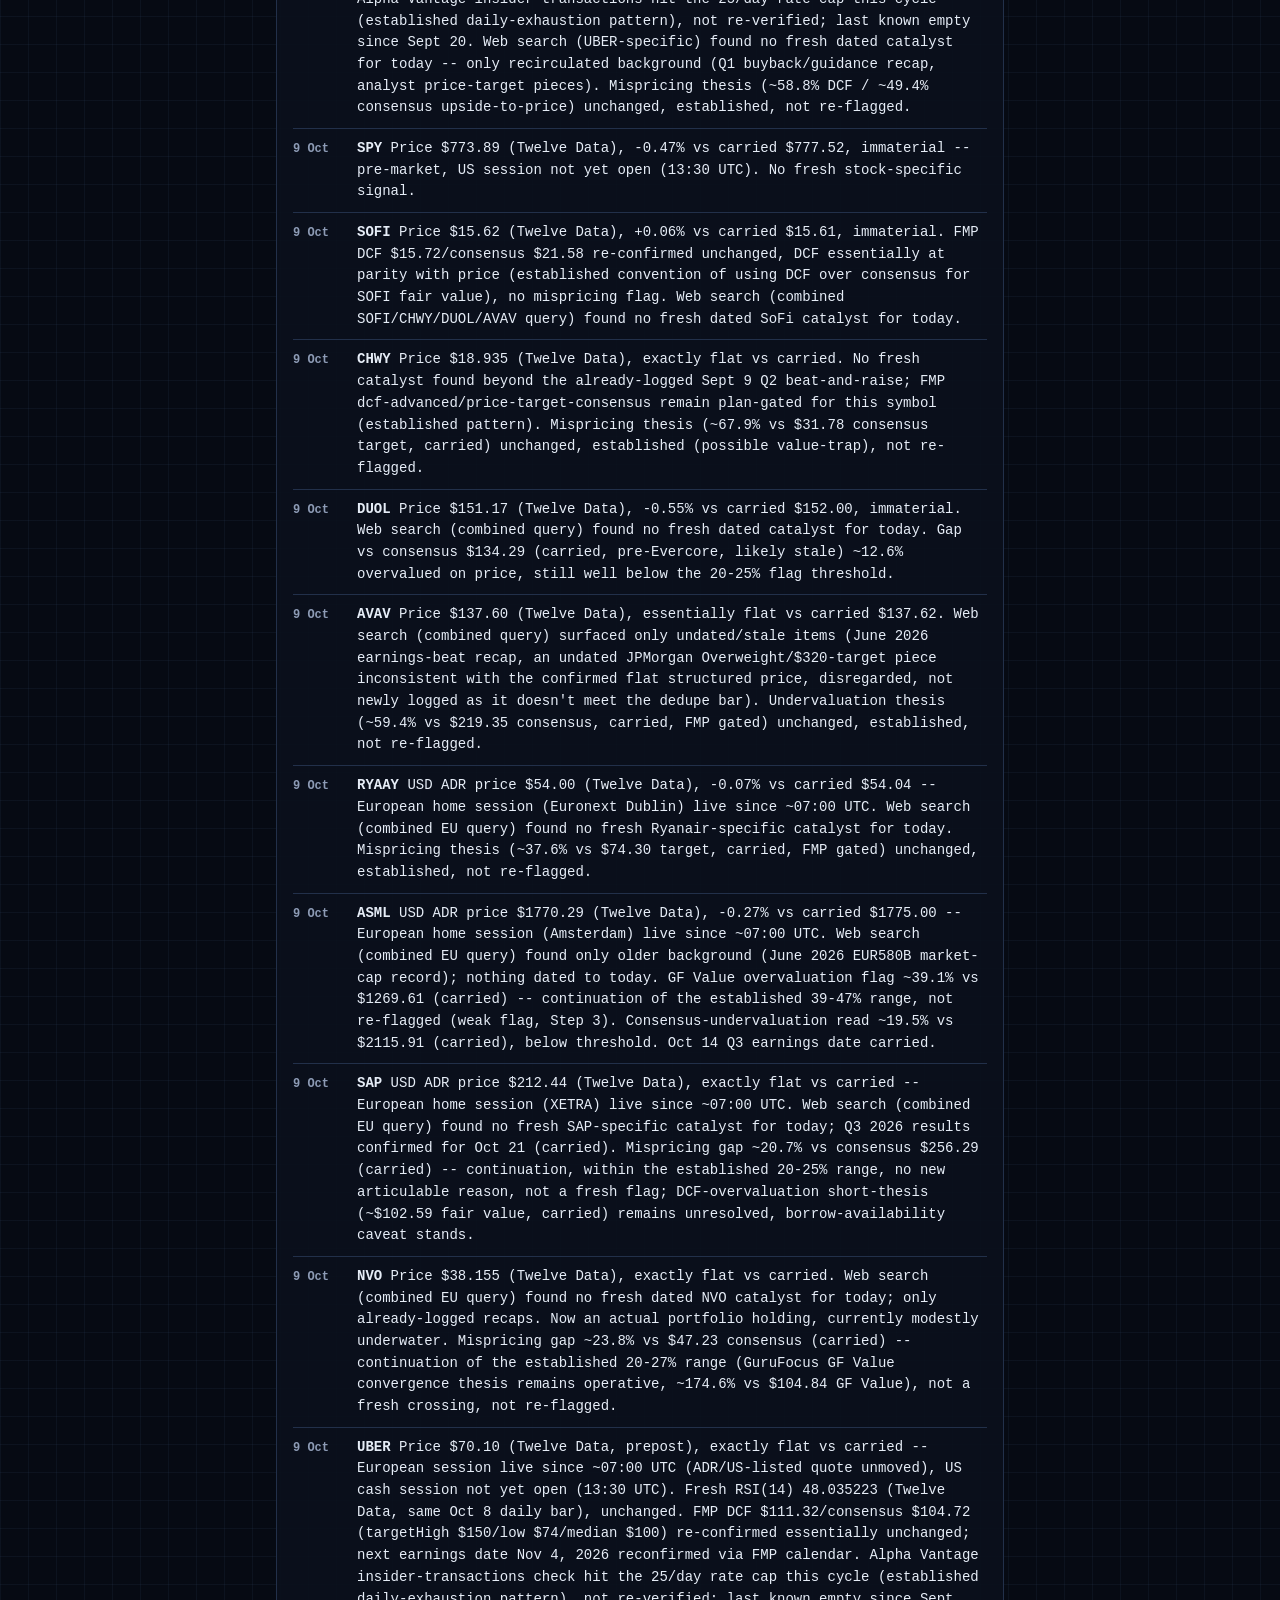
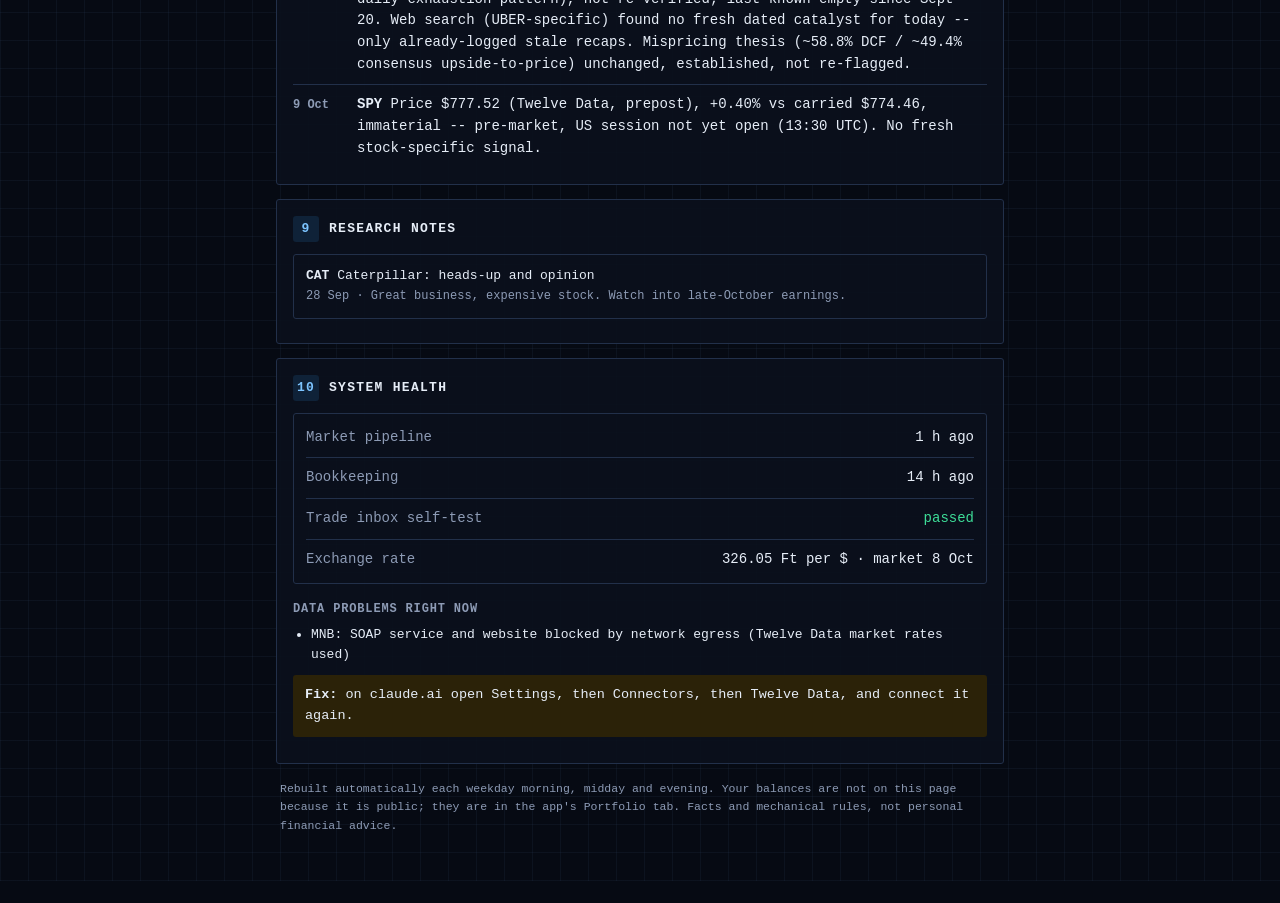
==== commit d8b19485: "Daily Books 2026-10-09 (MIDDAY) Co-Authored-By: Claude Sonnet 5.5 <noreply@anthropic.com> Claude-Ses" ====
--- a/brief/index.html
+++ b/brief/index.html
@@ -111,11 +111,11 @@
 <header>
 <a class="back" href="../#today">&larr; Open the app</a>
 <h1>Market Council brief</h1>
-<div class="sub">Updated Fri 9 Oct, 09:28 Budapest time &middot; market data from Fri 9 Oct, 09:08</div>
+<div class="sub">Updated Fri 9 Oct, 14:16 Budapest time &middot; market data from Fri 9 Oct, 13:08</div>
 </header>
 <nav aria-label="Sections"><div><a href="#glance">At a glance</a><a href="#desk">Decision desk</a><a href="#attention">Needs attention</a><a href="#mispriced">Mispriced</a><a href="#idea">Movie bet</a><a href="#practice">Do the picks beat the index?</a><a href="#watch">Watchlist</a><a href="#news">Latest headlines</a><a href="#research">Research notes</a><a href="#health">System health</a></div></nav>
 <main>
-<section id="glance" class=""><h2><span class="n">1</span>At a glance</h2><div class="tiles"><div class="tile"><div class="tl">On your decision desk</div><div class="tv mono up">6</div><div class="ts">waiting for your yes or no</div></div><div class="tile"><div class="tl">New picks this cycle</div><div class="tv mono ">0</div><div class="ts">0 news, 0 mispriced</div></div><div class="tile"><div class="tl">Practice picks vs SPY</div><div class="tv mono dn">&minus;$5.25</div><div class="ts">behind the index</div></div><div class="tile"><div class="tl">Movie bet</div><div class="tv mono ">70 days</div><div class="ts">AMC $2.88</div></div><div class="tile"><div class="tl">Data</div><div class="tv mono wn">1 issue</div><div class="ts">see System health</div></div></div></section><section id="desk" class=""><h2><span class="n">2</span>Decision desk</h2><div class="pick"><div class="pt"><span class="tk">BMY</span><span class="tag ">Scorecard, wide screen</span></div><p>Buy BMY: it passes 6 of 7 checks</p><p class="note">Entry about $59.89 &middot; stop-loss $54.80 &middot; take-profit $70.07 &middot; estimates</p><p class="note">Valid until 21 Oct</p></div><div class="pick"><div class="pt"><span class="tk">BDX</span><span class="tag ">Scorecard, wide screen</span></div><p>Buy BDX: it passes 6 of 7 checks</p><p class="note">Entry about $181.20 &middot; stop-loss $164.40 &middot; take-profit $214.81 &middot; estimates</p><p class="note">Valid until 21 Oct</p></div><div class="pick"><div class="pt"><span class="tk">MRK</span><span class="tag ">Scorecard, wide screen</span></div><p>Buy MRK: it passes 5 of 7 checks</p><p class="note">Entry about $142.65 &middot; stop-loss $129.97 &middot; take-profit $168.02 &middot; estimates</p><p class="note">Valid until 21 Oct</p></div><div class="pick"><div class="pt"><span class="tk">TEST</span><span class="tag ">Test</span></div><p>Test card: answer yes or no. Nothing is bought or sold.</p><p class="note">Valid until 10 Oct</p></div><div class="pick"><div class="pt"><span class="tk">ASML</span><span class="tag ">Short-term rule: Pullback in an uptrend</span></div><p>Pullback in an uptrend: buy ASML at the close price</p><p class="note">Entry about $1,769.79 &middot; stop-loss $1,628.21 &middot; take-profit $1,816.34 &middot; estimates</p><p class="note">Valid until 10 Oct</p></div><div class="pick"><div class="pt"><span class="tk">VEA</span><span class="tag ">Short-term rule: Pullback in an uptrend</span></div><p>Pullback in an uptrend: buy VEA at the close price</p><p class="note">Entry about $69.86 &middot; stop-loss $64.27 &middot; take-profit $71.70 &middot; estimates</p><p class="note">Valid until 10 Oct</p></div><p class="note">2 more ideas shown in the app as not worth it at small sizes, because fees would take the gain.</p><p class="note">Desk refreshed 0 min ago. <a href="../">Open the app</a> to see sizes, fees and funding, and to answer. Nothing is bought or sold for you.</p></section><section id="attention" class=""><h2><span class="n">3</span>Needs attention</h2><p class="empty">Nothing news-driven cleared the bar this cycle. That is the normal state.</p></section><section id="mispriced" class=""><h2><span class="n">4</span>Mispriced</h2><p class="empty">No valuation gap cleared the bar this cycle.</p></section><section id="idea" class=""><h2><span class="n">5</span>Movie bet</h2><div class="prh"><span class="tk">AMC</span><span class="mono big2">$2.88</span> <span class="mono dn">&minus;0.2%</span></div><p class="note">Price 10 h ago &middot; Twelve Data</p><p>AMC Entertainment (cinema chain) as a box-office bet: Dune: Part Three and Avengers: Doomsday both open in US cinemas on Dec 18, 2026.</p><div class="tiles"><div class="tile"><div class="tl">Opening day</div><div class="tv mono ">70 days</div><div class="ts">18 Dec</div></div><div class="tile"><div class="tl">Your check-in</div><div class="tv mono ">32 days</div><div class="ts">10 Nov</div></div></div><div class="box"><div class="kv"><span><b>Avengers: Doomsday</b><br>Disney / Marvel</span><span class="r">18 Dec<br><span class="note">no tracking numbers yet</span></span></div><div class="kv"><span><b>Dune: Part Three</b><br>Warner Bros.</span><span class="r">18 Dec<br><span class="note">no tracking numbers yet</span></span></div></div><h3>Red flags</h3><div class="ev"><div class="d">24 Sep</div><div>AMC stockholders approved doubling shares for 2024 equity incentive plan to 50 million; other charter amendments failed to pass.<div class="note">dilution &middot; Stock Titan</div></div></div><div class="ev"><div class="d">21 Sep</div><div>AMC priced $2B 8.875% first-lien notes due 2031 plus $850M term loans to refinance existing debt; $1.12B second-lien commitment also reported.<div class="note">debt &middot; Bloomberg</div></div></div><h3>Latest facts</h3><div class="ev"><div class="d">28 Sep</div><div>AMC refinancing: $2B first-lien notes and $850M term loans priced to repay 2029 notes and term loans.<div class="note">Bloomberg</div></div></div><div class="ev"><div class="d">28 Sep</div><div>Deadline: Avengers: Doomsday advance ticket presales surpassed $50M, over three months ahead of release.<div class="note">Deadline</div></div></div><div class="ev"><div class="d">25 Sep</div><div>Movie bet tracker created; AMC quote unavailable this run (Twelve Data not authorized).<div class="note">Books</div></div></div><div class="ev"><div class="d">25 Sep</div><div>Dune: Part Three release date confirmed for Dec 18, 2026.<div class="note">Deadline</div></div></div><div class="ev"><div class="d">25 Sep</div><div>Avengers: Doomsday release date confirmed for Dec 18, 2026.<div class="note">Marvel.com</div></div></div><div class="ev"><div class="d">24 Sep</div><div>AMC stockholders approved doubling equity incentive plan shares to 50 million.<div class="note">Stock Titan</div></div></div><p class="note">Facts collected for your idea, not a recommendation.</p></section><section id="practice" class=""><h2><span class="n">6</span>Do the picks beat the index?</h2><div class="tiles"><div class="tile"><div class="tl">Picks</div><div class="tv mono up">+$3.82</div><div class="ts">14 positions, 14 open</div></div><div class="tile"><div class="tl">SPY, same money</div><div class="tv mono up">+$9.07</div><div class="ts">the do-nothing alternative</div></div><div class="tile"><div class="tl">Picks minus SPY</div><div class="tv mono dn">&minus;$5.25</div><div class="ts">behind</div></div><div class="tile"><div class="tl">Hit rate</div><div class="tv mono ">&mdash;</div><div class="ts">none closed yet</div></div></div><div class="legend"><span><i style="background:var(--s1)"></i>Picks (practice money)</span><span><i style="background:var(--s2)"></i>SPY, same money</span></div><div class="chart"><svg viewBox="0 0 340 190" role="img" aria-label="Practice picks versus SPY, cumulative dollars"><line class="gl" x1="46" x2="288" y1="168.0" y2="168.0"/><text class="ax" x="40" y="168.0" dy="3.5" text-anchor="end">&minus;$10</text><line class="gl z" x1="46" x2="288" y1="116.0" y2="116.0"/><text class="ax" x="40" y="116.0" dy="3.5" text-anchor="end">$0</text><line class="gl" x1="46" x2="288" y1="64.0" y2="64.0"/><text class="ax" x="40" y="64.0" dy="3.5" text-anchor="end">$10</text><line class="gl" x1="46" x2="288" y1="12.0" y2="12.0"/><text class="ax" x="40" y="12.0" dy="3.5" text-anchor="end">$20</text><text class="ax" x="46" y="185">25 Sep</text><text class="ax" x="288" y="185" text-anchor="end">8 Oct</text><path d="M46.0 118.8 L72.9 139.1 L99.8 143.5 L126.7 130.0 L153.6 143.4 L180.4 100.6 L207.3 60.3 L234.2 28.9 L261.1 43.7 L288.0 68.8" fill="none" style="stroke:var(--s2)" stroke-width="2" stroke-linejoin="round" stroke-linecap="round"/><path d="M46.0 125.0 L72.9 143.6 L99.8 147.1 L126.7 115.9 L153.6 158.6 L180.4 160.3 L207.3 127.5 L234.2 103.4 L261.1 71.7 L288.0 96.1" fill="none" style="stroke:var(--s1)" stroke-width="2" stroke-linejoin="round" stroke-linecap="round"/><circle cx="288.0" cy="68.8" r="4" style="fill:var(--s2);stroke:var(--sf)" stroke-width="2"/><circle cx="288.0" cy="96.1" r="4" style="fill:var(--s1);stroke:var(--sf)" stroke-width="2"/><text class="lbl" x="296.0" y="96.1" dy="4">Picks</text><text class="lbl dim" x="296.0" y="68.8" dy="4">SPY</text></svg></div><details><summary>Show the daily numbers</summary><div class="tw"><table><thead><tr><th>Day</th><th class="r">Picks</th><th class="r">SPY</th></tr></thead><tbody><tr><td>8 Oct</td><td class="r">+$3.82</td><td class="r">+$9.07</td></tr><tr><td>7 Oct</td><td class="r">+$8.52</td><td class="r">+$13.90</td></tr><tr><td>6 Oct</td><td class="r">+$2.42</td><td class="r">+$16.75</td></tr><tr><td>5 Oct</td><td class="r">&minus;$2.21</td><td class="r">+$10.72</td></tr><tr><td>2 Oct</td><td class="r">&minus;$8.52</td><td class="r">+$2.97</td></tr><tr><td>1 Oct</td><td class="r">&minus;$8.20</td><td class="r">&minus;$5.26</td></tr><tr><td>30 Sep</td><td class="r">+$0.02</td><td class="r">&minus;$2.70</td></tr><tr><td>29 Sep</td><td class="r">&minus;$5.99</td><td class="r">&minus;$5.29</td></tr><tr><td>28 Sep</td><td class="r">&minus;$5.30</td><td class="r">&minus;$4.44</td></tr><tr><td>25 Sep</td><td class="r">&minus;$1.74</td><td class="r">&minus;$0.54</td></tr></tbody></table></div></details><div class="tw"><table><thead><tr><th>Ticker</th><th>Flagged</th><th>Side</th><th class="r">Money</th><th class="r">Pick P/L</th><th class="r">SPY P/L</th><th>Status</th></tr></thead><tbody><tr><td><b>NVO</b></td><td>1 Oct</td><td>long</td><td class="r">$100.00</td><td class="r up">+$0.63</td><td class="r">+$1.47</td><td>day 5 of 20</td></tr><tr><td><b>SAP</b></td><td>1 Oct</td><td>short</td><td class="r">$100.00</td><td class="r dn">&minus;$1.92</td><td class="r">+$1.47</td><td>day 5 of 20</td></tr><tr><td><b>AVAV</b></td><td>1 Oct</td><td>long</td><td class="r">$100.00</td><td class="r dn">&minus;$3.22</td><td class="r">+$1.47</td><td>day 5 of 20</td></tr><tr><td><b>ASML</b></td><td>1 Oct</td><td>short</td><td class="r">$100.00</td><td class="r up">+$2.42</td><td class="r">+$1.06</td><td>day 6 of 20</td></tr><tr><td><b>DUOL</b></td><td>29 Sep</td><td>long</td><td class="r">$100.00</td><td class="r up">+$7.10</td><td class="r">+$1.25</td><td>day 7 of 20</td></tr><tr><td><b>NVO</b></td><td>29 Sep</td><td>long</td><td class="r">$100.00</td><td class="r dn">&minus;$1.68</td><td class="r">+$1.23</td><td>day 7 of 20</td></tr><tr><td><b>ASML</b></td><td>23 Sep</td><td>long</td><td class="r">$100.00</td><td class="r up">+$2.48</td><td class="r">+$0.68</td><td>day 11 of 20</td></tr><tr><td><b>NVO</b></td><td>23 Sep</td><td>long</td><td class="r">$80.09</td><td class="r dn">&minus;$0.56</td><td class="r">+$0.55</td><td>day 11 of 20</td></tr><tr><td><b>CHWY</b></td><td>22 Sep</td><td>long</td><td class="r">$8.01</td><td class="r dn">&minus;$0.29</td><td class="r">$0.00</td><td>day 12 of 20</td></tr><tr><td><b>SOFI</b></td><td>22 Sep</td><td>long</td><td class="r">$21.36</td><td class="r dn">&minus;$2.03</td><td class="r">+$0.01</td><td>day 12 of 20</td></tr><tr><td><b>AVAV</b></td><td>22 Sep</td><td>long</td><td class="r">$8.01</td><td class="r dn">&minus;$0.95</td><td class="r">$0.00</td><td>day 12 of 20</td></tr><tr><td><b>DUOL</b></td><td>21 Sep</td><td>long</td><td class="r">$100.00</td><td class="r up">+$2.04</td><td class="r">&minus;$0.04</td><td>day 13 of 20</td></tr><tr><td><b>UBER</b></td><td>21 Sep</td><td>long</td><td class="r">$100.00</td><td class="r dn">&minus;$1.13</td><td class="r">&minus;$0.04</td><td>day 13 of 20</td></tr><tr><td><b>RYAAY</b></td><td>21 Sep</td><td>long</td><td class="r">$100.00</td><td class="r up">+$0.93</td><td class="r">&minus;$0.04</td><td>day 13 of 20</td></tr></tbody></table></div><p class="note">Every bullish pick is a practice buy and every bearish pick a practice short, held 20 trading days; the same money goes into SPY at the same moment. Before costs.</p></section><section id="watch" class=""><h2><span class="n">7</span>Watchlist</h2><div class="tw"><table><thead><tr><th>Ticker</th><th class="r">Price</th><th class="r">vs 50-day</th><th class="r">RSI</th><th>Earnings</th></tr></thead><tbody><tr><td><b>AVAV</b></td><td class="r mono">$137.62</td><td class="r dn">&minus;13.0%</td><td class="r">38</td><td>8 Dec</td></tr><tr><td><b>CHWY</b></td><td class="r mono">$18.93</td><td class="r dn">&minus;12.4%</td><td class="r">42</td><td>3 Dec</td></tr><tr><td><b>DUOL</b></td><td class="r mono">$152.00</td><td class="r up">+6.7%</td><td class="r">56</td><td>11 Nov</td></tr><tr><td><b>SOFI</b></td><td class="r mono">$15.61</td><td class="r dn">&minus;10.3%</td><td class="r">37</td><td>27 Oct</td></tr><tr><td><b>SPY</b></td><td class="r mono">$774.46</td><td class="r up">+1.1%</td><td class="r">59</td><td>&mdash;</td></tr><tr><td><b>UBER</b></td><td class="r mono">$70.10</td><td class="r dn">&minus;4.1%</td><td class="r">48</td><td>4 Nov</td></tr><tr><td><b>ASML</b> <span class="tag eu">EU</span></td><td class="r mono">$1,775.00</td><td class="r up">+3.1%</td><td class="r">60</td><td>14 Oct</td></tr><tr><td><b>NVO</b> <span class="tag eu">EU</span></td><td class="r mono">$38.16</td><td class="r dn">&minus;14.6%</td><td class="r">29</td><td>4 Nov</td></tr><tr><td><b>RYAAY</b> <span class="tag eu">EU</span></td><td class="r mono">$54.04</td><td class="r dn">&minus;3.5%</td><td class="r">45</td><td>19 Oct</td></tr><tr><td><b>SAP</b> <span class="tag eu">EU</span></td><td class="r mono">$212.44</td><td class="r up">+2.9%</td><td class="r">52</td><td>21 Oct</td></tr></tbody></table></div><p class="note">RSI under 30 is often called oversold, over 70 overbought.</p></section><section id="news" class=""><h2><span class="n">8</span>Latest headlines</h2><div class="ev"><div class="d">9 Oct</div><div><b>UBER</b> Price $70.10 (Twelve Data, prepost), -0.20% vs carried $70.24, immaterial -- European session live since ~07:00 UTC (ADR/US-listed quote largely unmoved), US cash session not yet open (13:30 UTC). Fresh RSI(14) 48.035 (Twelve Data, 2026-10-08 daily bar), unchanged from carried. FMP DCF $110.71/consensus $104.72 (targetHigh $150/low $74/median $100) re-confirmed unchanged. Alpha Vantage insider transactions returned empty again this cycle (same quirk as prior cycle, not treated as a signal). Web search (UBER-specific) found no fresh dated catalyst for today -- only already-logged stale recaps (Uber Eats retailer expansion, Detroit pension-fund suit, Delivery Hero/Ninja bid complication, Wayve London robotaxi signups, NYC driver-deactivation law blocked, Lime stake). Mispricing thesis (~57.9% DCF / ~49.4% consensus upside-to-price) unchanged, established, not re-flagged.</div></div><div class="ev"><div class="d">9 Oct</div><div><b>SPY</b> Price $774.46 (Twelve Data, prepost), +0.07% vs carried $773.93, immaterial -- pre-market, US session not yet open (13:30 UTC). No fresh stock-specific signal.</div></div><div class="ev"><div class="d">9 Oct</div><div><b>SOFI</b> Price $15.61 (Twelve Data, prepost), exactly flat vs carried. FMP DCF $15.64/consensus $21.58 (targetHigh $29/low $16/median $21.50) re-confirmed unchanged, DCF essentially at parity with price (established convention of using DCF over consensus for SOFI fair value), no mispricing flag. No fresh SoFi-specific catalyst found via web search; Q3 2026 results confirmed for Oct 27 (carried).</div></div><div class="ev"><div class="d">9 Oct</div><div><b>CHWY</b> Price $18.935 (Twelve Data, prepost), +0.13% vs carried $18.91, immaterial. No fresh catalyst found beyond the already-logged Sept 9 Q2 beat-and-raise. Mispricing thesis (~68.0% vs $31.78 consensus target, carried, FMP gated) unchanged, established (possible value-trap), not re-flagged.</div></div><div class="ev"><div class="d">9 Oct</div><div><b>DUOL</b> Price $152.00 (Twelve Data, prepost), +0.52% vs carried $151.22, immaterial -- the multi-cycle unexplained Oct 7 rally remains stalled/stable. Web search found no fresh dated catalyst for today (only an undated Jefferies selectivity note referencing AI-disintermediation risk, already background). Gap vs consensus $134.29 (carried, pre-Evercore, likely stale) ~13.2% overvalued on price, still well below the 20-25% flag threshold.</div></div><div class="ev"><div class="d">9 Oct</div><div><b>AVAV</b> Price $137.62 (Twelve Data, prepost), essentially flat vs carried $137.60. Web search (combined query) found no fresh dated AVAV catalyst for today; only already-logged/stale items resurfaced (undated Army Switchblade order background, July RBC downgrade, AFRL ceramics contract). Undervaluation thesis (~59.4% vs $219.35 consensus, carried, FMP gated) unchanged, established, not re-flagged.</div></div><div class="ev"><div class="d">9 Oct</div><div><b>RYAAY</b> USD ADR price $54.04 (Twelve Data, prepost), exactly flat vs carried -- European home session (Euronext Dublin) live since ~07:00 UTC, no fresh move yet. Web search (combined EU query) returned no Ryanair-specific results this cycle. Mispricing thesis (~37.5% vs $74.30 target, carried, FMP gated) unchanged, established, not re-flagged.</div></div><div class="ev"><div class="d">9 Oct</div><div><b>ASML</b> USD ADR price $1775.00 (Twelve Data, prepost), +0.29% vs carried $1769.79 -- European home session (Amsterdam) live since ~07:00 UTC. Web search (combined EU query) surfaced only older background (June 2026 EUR580B market-cap record, Sept 2025 SAP/ASML market-cap-leadership swap) -- nothing dated to today. GF Value overvaluation flag ~39.8% vs $1269.61 (carried) -- continuation of the established 39-47% range, not re-flagged (weak flag, Step 3). Consensus-undervaluation read ~19.2% vs $2115.91 (carried), below threshold.</div></div><div class="ev"><div class="d">9 Oct</div><div><b>SAP</b> USD ADR price $212.44 (Twelve Data, prepost), essentially flat vs carried $212.40 -- European home session (XETRA) live since ~07:00 UTC. Web search (combined EU query) found no fresh SAP-specific catalyst for today; Q3 2026 results confirmed for Oct 21 (carried). Mispricing gap ~20.7% vs consensus $256.29 (carried) -- continuation, within the established 20-25% range, no new articulable reason, not a fresh flag; DCF-overvaluation short-thesis (~$102.59 fair value, carried) remains unresolved, borrow-availability caveat stands.</div></div><div class="ev"><div class="d">9 Oct</div><div><b>NVO</b> Price $38.155 (Twelve Data, prepost), -0.07% vs carried $38.18, immaterial. Web search (combined EU query) found no fresh dated NVO catalyst for today; only already-logged recaps. Now an actual portfolio holding, currently modestly underwater. Mispricing gap ~23.6% vs $47.23 consensus (carried) -- continuation of the established 20-27% range (GuruFocus GF Value convergence thesis remains operative, ~174.5% vs $104.84 GF Value), not a fresh crossing, not re-flagged.</div></div><div class="ev"><div class="d">9 Oct</div><div><b>UBER</b> Price $70.24 (Twelve Data, prepost), exactly flat vs carried -- same Oct 7 final close/after-hours bar persists, European session not yet open (~07:00 UTC), US cash session not yet open (13:30 UTC). Fresh RSI(14) 48.035 (Twelve Data), unchanged from carried 48.035. FMP DCF $110.71/consensus $104.72 (targetHigh $150/low $74/median $100) re-confirmed unchanged; next earnings date Nov 4, 2026 confirmed via FMP calendar. Alpha Vantage insider-transactions endpoint returned an empty result this cycle (previously showed a Sept 16 CFO RSU-withholding entry) -- likely a data-availability quirk, not treated as a signal either way. Web search (UBER-specific) found no fresh dated catalyst for today -- only already-logged recaps (workforce restructuring, Delivery Hero talks, Green Curb airport EV program). Mispricing thesis (~57.6% DCF / ~49.1% consensus upside-to-price) unchanged, established, not re-flagged.</div></div><div class="ev"><div class="d">9 Oct</div><div><b>SPY</b> Price $773.93 (Twelve Data, prepost), exactly flat vs carried -- same Oct 7 final close bar, US session not yet open (13:30 UTC). No fresh stock-specific signal.</div></div></section><section id="research" class=""><h2><span class="n">9</span>Research notes</h2><a class="note-link" href="../research/cat-2026-09-28.html"><b>CAT</b> Caterpillar: heads-up and opinion<br><span class="note">28 Sep &middot; Great business, expensive stock. Watch into late-October earnings.</span></a></section><section id="health" class=""><h2><span class="n">10</span>System health</h2><div class="box"><div class="kv"><span>Market pipeline</span><span>20 min ago</span></div><div class="kv"><span>Bookkeeping</span><span>10 h ago</span></div><div class="kv"><span>Trade inbox self-test</span><span class="up">passed</span></div><div class="kv"><span>Exchange rate</span><span>326.05 Ft per $ &middot; market 8 Oct</span></div></div><h3>Data problems right now</h3><ul><li>MNB: SOAP service and website blocked by network egress (Twelve Data market rates used)</li></ul><p class="fix"><b>Fix:</b> on claude.ai open Settings, then Connectors, then Twelve Data, and connect it again.</p></section>
+<section id="glance" class=""><h2><span class="n">1</span>At a glance</h2><div class="tiles"><div class="tile"><div class="tl">On your decision desk</div><div class="tv mono up">6</div><div class="ts">waiting for your yes or no</div></div><div class="tile"><div class="tl">New picks this cycle</div><div class="tv mono ">0</div><div class="ts">0 news, 0 mispriced</div></div><div class="tile"><div class="tl">Practice picks vs SPY</div><div class="tv mono dn">&minus;$5.25</div><div class="ts">behind the index</div></div><div class="tile"><div class="tl">Movie bet</div><div class="tv mono ">70 days</div><div class="ts">AMC $2.88</div></div><div class="tile"><div class="tl">Data</div><div class="tv mono wn">1 issue</div><div class="ts">see System health</div></div></div></section><section id="desk" class=""><h2><span class="n">2</span>Decision desk</h2><div class="pick"><div class="pt"><span class="tk">BMY</span><span class="tag ">Scorecard, wide screen</span></div><p>Buy BMY: it passes 6 of 7 checks</p><p class="note">Entry about $59.89 &middot; stop-loss $54.80 &middot; take-profit $70.07 &middot; estimates</p><p class="note">Valid until 21 Oct</p></div><div class="pick"><div class="pt"><span class="tk">BDX</span><span class="tag ">Scorecard, wide screen</span></div><p>Buy BDX: it passes 6 of 7 checks</p><p class="note">Entry about $181.20 &middot; stop-loss $164.40 &middot; take-profit $214.81 &middot; estimates</p><p class="note">Valid until 21 Oct</p></div><div class="pick"><div class="pt"><span class="tk">MRK</span><span class="tag ">Scorecard, wide screen</span></div><p>Buy MRK: it passes 5 of 7 checks</p><p class="note">Entry about $142.65 &middot; stop-loss $129.97 &middot; take-profit $168.02 &middot; estimates</p><p class="note">Valid until 21 Oct</p></div><div class="pick"><div class="pt"><span class="tk">TEST</span><span class="tag ">Test</span></div><p>Test card: answer yes or no. Nothing is bought or sold.</p><p class="note">Valid until 10 Oct</p></div><div class="pick"><div class="pt"><span class="tk">ASML</span><span class="tag ">Short-term rule: Pullback in an uptrend</span></div><p>Pullback in an uptrend: buy ASML at the close price</p><p class="note">Entry about $1,769.79 &middot; stop-loss $1,628.21 &middot; take-profit $1,816.34 &middot; estimates</p><p class="note">Valid until 10 Oct</p></div><div class="pick"><div class="pt"><span class="tk">VEA</span><span class="tag ">Short-term rule: Pullback in an uptrend</span></div><p>Pullback in an uptrend: buy VEA at the close price</p><p class="note">Entry about $69.86 &middot; stop-loss $64.27 &middot; take-profit $71.70 &middot; estimates</p><p class="note">Valid until 10 Oct</p></div><p class="note">2 more ideas shown in the app as not worth it at small sizes, because fees would take the gain.</p><p class="note">Desk refreshed 4 h ago. <a href="../">Open the app</a> to see sizes, fees and funding, and to answer. Nothing is bought or sold for you.</p></section><section id="attention" class=""><h2><span class="n">3</span>Needs attention</h2><p class="empty">Nothing news-driven cleared the bar this cycle. That is the normal state.</p></section><section id="mispriced" class=""><h2><span class="n">4</span>Mispriced</h2><p class="empty">No valuation gap cleared the bar this cycle.</p></section><section id="idea" class=""><h2><span class="n">5</span>Movie bet</h2><div class="prh"><span class="tk">AMC</span><span class="mono big2">$2.88</span> <span class="mono dn">&minus;0.2%</span></div><p class="note">Price 14 h ago &middot; Twelve Data</p><p>AMC Entertainment (cinema chain) as a box-office bet: Dune: Part Three and Avengers: Doomsday both open in US cinemas on Dec 18, 2026.</p><div class="tiles"><div class="tile"><div class="tl">Opening day</div><div class="tv mono ">70 days</div><div class="ts">18 Dec</div></div><div class="tile"><div class="tl">Your check-in</div><div class="tv mono ">32 days</div><div class="ts">10 Nov</div></div></div><div class="box"><div class="kv"><span><b>Avengers: Doomsday</b><br>Disney / Marvel</span><span class="r">18 Dec<br><span class="note">no tracking numbers yet</span></span></div><div class="kv"><span><b>Dune: Part Three</b><br>Warner Bros.</span><span class="r">18 Dec<br><span class="note">no tracking numbers yet</span></span></div></div><h3>Red flags</h3><div class="ev"><div class="d">24 Sep</div><div>AMC stockholders approved doubling shares for 2024 equity incentive plan to 50 million; other charter amendments failed to pass.<div class="note">dilution &middot; Stock Titan</div></div></div><div class="ev"><div class="d">21 Sep</div><div>AMC priced $2B 8.875% first-lien notes due 2031 plus $850M term loans to refinance existing debt; $1.12B second-lien commitment also reported.<div class="note">debt &middot; Bloomberg</div></div></div><h3>Latest facts</h3><div class="ev"><div class="d">28 Sep</div><div>AMC refinancing: $2B first-lien notes and $850M term loans priced to repay 2029 notes and term loans.<div class="note">Bloomberg</div></div></div><div class="ev"><div class="d">28 Sep</div><div>Deadline: Avengers: Doomsday advance ticket presales surpassed $50M, over three months ahead of release.<div class="note">Deadline</div></div></div><div class="ev"><div class="d">25 Sep</div><div>Movie bet tracker created; AMC quote unavailable this run (Twelve Data not authorized).<div class="note">Books</div></div></div><div class="ev"><div class="d">25 Sep</div><div>Dune: Part Three release date confirmed for Dec 18, 2026.<div class="note">Deadline</div></div></div><div class="ev"><div class="d">25 Sep</div><div>Avengers: Doomsday release date confirmed for Dec 18, 2026.<div class="note">Marvel.com</div></div></div><div class="ev"><div class="d">24 Sep</div><div>AMC stockholders approved doubling equity incentive plan shares to 50 million.<div class="note">Stock Titan</div></div></div><p class="note">Facts collected for your idea, not a recommendation.</p></section><section id="practice" class=""><h2><span class="n">6</span>Do the picks beat the index?</h2><div class="tiles"><div class="tile"><div class="tl">Picks</div><div class="tv mono up">+$3.82</div><div class="ts">14 positions, 14 open</div></div><div class="tile"><div class="tl">SPY, same money</div><div class="tv mono up">+$9.07</div><div class="ts">the do-nothing alternative</div></div><div class="tile"><div class="tl">Picks minus SPY</div><div class="tv mono dn">&minus;$5.25</div><div class="ts">behind</div></div><div class="tile"><div class="tl">Hit rate</div><div class="tv mono ">&mdash;</div><div class="ts">none closed yet</div></div></div><div class="legend"><span><i style="background:var(--s1)"></i>Picks (practice money)</span><span><i style="background:var(--s2)"></i>SPY, same money</span></div><div class="chart"><svg viewBox="0 0 340 190" role="img" aria-label="Practice picks versus SPY, cumulative dollars"><line class="gl" x1="46" x2="288" y1="168.0" y2="168.0"/><text class="ax" x="40" y="168.0" dy="3.5" text-anchor="end">&minus;$10</text><line class="gl z" x1="46" x2="288" y1="116.0" y2="116.0"/><text class="ax" x="40" y="116.0" dy="3.5" text-anchor="end">$0</text><line class="gl" x1="46" x2="288" y1="64.0" y2="64.0"/><text class="ax" x="40" y="64.0" dy="3.5" text-anchor="end">$10</text><line class="gl" x1="46" x2="288" y1="12.0" y2="12.0"/><text class="ax" x="40" y="12.0" dy="3.5" text-anchor="end">$20</text><text class="ax" x="46" y="185">25 Sep</text><text class="ax" x="288" y="185" text-anchor="end">8 Oct</text><path d="M46.0 118.8 L72.9 139.1 L99.8 143.5 L126.7 130.0 L153.6 143.4 L180.4 100.6 L207.3 60.3 L234.2 28.9 L261.1 43.7 L288.0 68.8" fill="none" style="stroke:var(--s2)" stroke-width="2" stroke-linejoin="round" stroke-linecap="round"/><path d="M46.0 125.0 L72.9 143.6 L99.8 147.1 L126.7 115.9 L153.6 158.6 L180.4 160.3 L207.3 127.5 L234.2 103.4 L261.1 71.7 L288.0 96.1" fill="none" style="stroke:var(--s1)" stroke-width="2" stroke-linejoin="round" stroke-linecap="round"/><circle cx="288.0" cy="68.8" r="4" style="fill:var(--s2);stroke:var(--sf)" stroke-width="2"/><circle cx="288.0" cy="96.1" r="4" style="fill:var(--s1);stroke:var(--sf)" stroke-width="2"/><text class="lbl" x="296.0" y="96.1" dy="4">Picks</text><text class="lbl dim" x="296.0" y="68.8" dy="4">SPY</text></svg></div><details><summary>Show the daily numbers</summary><div class="tw"><table><thead><tr><th>Day</th><th class="r">Picks</th><th class="r">SPY</th></tr></thead><tbody><tr><td>8 Oct</td><td class="r">+$3.82</td><td class="r">+$9.07</td></tr><tr><td>7 Oct</td><td class="r">+$8.52</td><td class="r">+$13.90</td></tr><tr><td>6 Oct</td><td class="r">+$2.42</td><td class="r">+$16.75</td></tr><tr><td>5 Oct</td><td class="r">&minus;$2.21</td><td class="r">+$10.72</td></tr><tr><td>2 Oct</td><td class="r">&minus;$8.52</td><td class="r">+$2.97</td></tr><tr><td>1 Oct</td><td class="r">&minus;$8.20</td><td class="r">&minus;$5.26</td></tr><tr><td>30 Sep</td><td class="r">+$0.02</td><td class="r">&minus;$2.70</td></tr><tr><td>29 Sep</td><td class="r">&minus;$5.99</td><td class="r">&minus;$5.29</td></tr><tr><td>28 Sep</td><td class="r">&minus;$5.30</td><td class="r">&minus;$4.44</td></tr><tr><td>25 Sep</td><td class="r">&minus;$1.74</td><td class="r">&minus;$0.54</td></tr></tbody></table></div></details><div class="tw"><table><thead><tr><th>Ticker</th><th>Flagged</th><th>Side</th><th class="r">Money</th><th class="r">Pick P/L</th><th class="r">SPY P/L</th><th>Status</th></tr></thead><tbody><tr><td><b>NVO</b></td><td>1 Oct</td><td>long</td><td class="r">$100.00</td><td class="r up">+$0.63</td><td class="r">+$1.47</td><td>day 5 of 20</td></tr><tr><td><b>SAP</b></td><td>1 Oct</td><td>short</td><td class="r">$100.00</td><td class="r dn">&minus;$1.92</td><td class="r">+$1.47</td><td>day 5 of 20</td></tr><tr><td><b>AVAV</b></td><td>1 Oct</td><td>long</td><td class="r">$100.00</td><td class="r dn">&minus;$3.22</td><td class="r">+$1.47</td><td>day 5 of 20</td></tr><tr><td><b>ASML</b></td><td>1 Oct</td><td>short</td><td class="r">$100.00</td><td class="r up">+$2.42</td><td class="r">+$1.06</td><td>day 6 of 20</td></tr><tr><td><b>DUOL</b></td><td>29 Sep</td><td>long</td><td class="r">$100.00</td><td class="r up">+$7.10</td><td class="r">+$1.25</td><td>day 7 of 20</td></tr><tr><td><b>NVO</b></td><td>29 Sep</td><td>long</td><td class="r">$100.00</td><td class="r dn">&minus;$1.68</td><td class="r">+$1.23</td><td>day 7 of 20</td></tr><tr><td><b>ASML</b></td><td>23 Sep</td><td>long</td><td class="r">$100.00</td><td class="r up">+$2.48</td><td class="r">+$0.68</td><td>day 11 of 20</td></tr><tr><td><b>NVO</b></td><td>23 Sep</td><td>long</td><td class="r">$80.09</td><td class="r dn">&minus;$0.56</td><td class="r">+$0.55</td><td>day 11 of 20</td></tr><tr><td><b>CHWY</b></td><td>22 Sep</td><td>long</td><td class="r">$8.01</td><td class="r dn">&minus;$0.29</td><td class="r">$0.00</td><td>day 12 of 20</td></tr><tr><td><b>SOFI</b></td><td>22 Sep</td><td>long</td><td class="r">$21.36</td><td class="r dn">&minus;$2.03</td><td class="r">+$0.01</td><td>day 12 of 20</td></tr><tr><td><b>AVAV</b></td><td>22 Sep</td><td>long</td><td class="r">$8.01</td><td class="r dn">&minus;$0.95</td><td class="r">$0.00</td><td>day 12 of 20</td></tr><tr><td><b>DUOL</b></td><td>21 Sep</td><td>long</td><td class="r">$100.00</td><td class="r up">+$2.04</td><td class="r">&minus;$0.04</td><td>day 13 of 20</td></tr><tr><td><b>UBER</b></td><td>21 Sep</td><td>long</td><td class="r">$100.00</td><td class="r dn">&minus;$1.13</td><td class="r">&minus;$0.04</td><td>day 13 of 20</td></tr><tr><td><b>RYAAY</b></td><td>21 Sep</td><td>long</td><td class="r">$100.00</td><td class="r up">+$0.93</td><td class="r">&minus;$0.04</td><td>day 13 of 20</td></tr></tbody></table></div><p class="note">Every bullish pick is a practice buy and every bearish pick a practice short, held 20 trading days; the same money goes into SPY at the same moment. Before costs.</p></section><section id="watch" class=""><h2><span class="n">7</span>Watchlist</h2><div class="tw"><table><thead><tr><th>Ticker</th><th class="r">Price</th><th class="r">vs 50-day</th><th class="r">RSI</th><th>Earnings</th></tr></thead><tbody><tr><td><b>AVAV</b></td><td class="r mono">$137.60</td><td class="r dn">&minus;13.0%</td><td class="r">38</td><td>8 Dec</td></tr><tr><td><b>CHWY</b></td><td class="r mono">$18.93</td><td class="r dn">&minus;12.4%</td><td class="r">42</td><td>3 Dec</td></tr><tr><td><b>DUOL</b></td><td class="r mono">$151.17</td><td class="r up">+6.1%</td><td class="r">56</td><td>11 Nov</td></tr><tr><td><b>SOFI</b></td><td class="r mono">$15.62</td><td class="r dn">&minus;10.2%</td><td class="r">37</td><td>27 Oct</td></tr><tr><td><b>SPY</b></td><td class="r mono">$773.89</td><td class="r up">+1.0%</td><td class="r">59</td><td>&mdash;</td></tr><tr><td><b>UBER</b></td><td class="r mono">$70.10</td><td class="r dn">&minus;4.1%</td><td class="r">48</td><td>4 Nov</td></tr><tr><td><b>ASML</b> <span class="tag eu">EU</span></td><td class="r mono">$1,770.29</td><td class="r up">+2.8%</td><td class="r">60</td><td>14 Oct</td></tr><tr><td><b>NVO</b> <span class="tag eu">EU</span></td><td class="r mono">$38.16</td><td class="r dn">&minus;14.6%</td><td class="r">29</td><td>4 Nov</td></tr><tr><td><b>RYAAY</b> <span class="tag eu">EU</span></td><td class="r mono">$54.00</td><td class="r dn">&minus;3.6%</td><td class="r">45</td><td>19 Oct</td></tr><tr><td><b>SAP</b> <span class="tag eu">EU</span></td><td class="r mono">$212.44</td><td class="r up">+2.9%</td><td class="r">52</td><td>21 Oct</td></tr></tbody></table></div><p class="note">RSI under 30 is often called oversold, over 70 overbought.</p></section><section id="news" class=""><h2><span class="n">8</span>Latest headlines</h2><div class="ev"><div class="d">9 Oct</div><div><b>UBER</b> Price $70.10 (Twelve Data, prepost), exactly flat vs carried -- European session live since ~07:00 UTC (ADR/US-listed quote unmoved), US cash session not yet open (13:30 UTC). Fresh RSI(14) 48.0352 (Alpha Vantage, same Oct 8 daily bar), unchanged. FMP DCF $111.32/consensus $104.72 (targetHigh $150/low $74/median $100) re-confirmed unchanged. Alpha Vantage insider-transactions hit the 25/day rate cap this cycle (established daily-exhaustion pattern), not re-verified; last known empty since Sept 20. Web search (UBER-specific) found no fresh dated catalyst for today -- only recirculated background (Q1 buyback/guidance recap, analyst price-target pieces). Mispricing thesis (~58.8% DCF / ~49.4% consensus upside-to-price) unchanged, established, not re-flagged.</div></div><div class="ev"><div class="d">9 Oct</div><div><b>SPY</b> Price $773.89 (Twelve Data), -0.47% vs carried $777.52, immaterial -- pre-market, US session not yet open (13:30 UTC). No fresh stock-specific signal.</div></div><div class="ev"><div class="d">9 Oct</div><div><b>SOFI</b> Price $15.62 (Twelve Data), +0.06% vs carried $15.61, immaterial. FMP DCF $15.72/consensus $21.58 re-confirmed unchanged, DCF essentially at parity with price (established convention of using DCF over consensus for SOFI fair value), no mispricing flag. Web search (combined SOFI/CHWY/DUOL/AVAV query) found no fresh dated SoFi catalyst for today.</div></div><div class="ev"><div class="d">9 Oct</div><div><b>CHWY</b> Price $18.935 (Twelve Data), exactly flat vs carried. No fresh catalyst found beyond the already-logged Sept 9 Q2 beat-and-raise; FMP dcf-advanced/price-target-consensus remain plan-gated for this symbol (established pattern). Mispricing thesis (~67.9% vs $31.78 consensus target, carried) unchanged, established (possible value-trap), not re-flagged.</div></div><div class="ev"><div class="d">9 Oct</div><div><b>DUOL</b> Price $151.17 (Twelve Data), -0.55% vs carried $152.00, immaterial. Web search (combined query) found no fresh dated catalyst for today. Gap vs consensus $134.29 (carried, pre-Evercore, likely stale) ~12.6% overvalued on price, still well below the 20-25% flag threshold.</div></div><div class="ev"><div class="d">9 Oct</div><div><b>AVAV</b> Price $137.60 (Twelve Data), essentially flat vs carried $137.62. Web search (combined query) surfaced only undated/stale items (June 2026 earnings-beat recap, an undated JPMorgan Overweight/$320-target piece inconsistent with the confirmed flat structured price, disregarded, not newly logged as it doesn&#x27;t meet the dedupe bar). Undervaluation thesis (~59.4% vs $219.35 consensus, carried, FMP gated) unchanged, established, not re-flagged.</div></div><div class="ev"><div class="d">9 Oct</div><div><b>RYAAY</b> USD ADR price $54.00 (Twelve Data), -0.07% vs carried $54.04 -- European home session (Euronext Dublin) live since ~07:00 UTC. Web search (combined EU query) found no fresh Ryanair-specific catalyst for today. Mispricing thesis (~37.6% vs $74.30 target, carried, FMP gated) unchanged, established, not re-flagged.</div></div><div class="ev"><div class="d">9 Oct</div><div><b>ASML</b> USD ADR price $1770.29 (Twelve Data), -0.27% vs carried $1775.00 -- European home session (Amsterdam) live since ~07:00 UTC. Web search (combined EU query) found only older background (June 2026 EUR580B market-cap record); nothing dated to today. GF Value overvaluation flag ~39.1% vs $1269.61 (carried) -- continuation of the established 39-47% range, not re-flagged (weak flag, Step 3). Consensus-undervaluation read ~19.5% vs $2115.91 (carried), below threshold. Oct 14 Q3 earnings date carried.</div></div><div class="ev"><div class="d">9 Oct</div><div><b>SAP</b> USD ADR price $212.44 (Twelve Data), exactly flat vs carried -- European home session (XETRA) live since ~07:00 UTC. Web search (combined EU query) found no fresh SAP-specific catalyst for today; Q3 2026 results confirmed for Oct 21 (carried). Mispricing gap ~20.7% vs consensus $256.29 (carried) -- continuation, within the established 20-25% range, no new articulable reason, not a fresh flag; DCF-overvaluation short-thesis (~$102.59 fair value, carried) remains unresolved, borrow-availability caveat stands.</div></div><div class="ev"><div class="d">9 Oct</div><div><b>NVO</b> Price $38.155 (Twelve Data), exactly flat vs carried. Web search (combined EU query) found no fresh dated NVO catalyst for today; only already-logged recaps. Now an actual portfolio holding, currently modestly underwater. Mispricing gap ~23.8% vs $47.23 consensus (carried) -- continuation of the established 20-27% range (GuruFocus GF Value convergence thesis remains operative, ~174.6% vs $104.84 GF Value), not a fresh crossing, not re-flagged.</div></div><div class="ev"><div class="d">9 Oct</div><div><b>UBER</b> Price $70.10 (Twelve Data, prepost), exactly flat vs carried -- European session live since ~07:00 UTC (ADR/US-listed quote unmoved), US cash session not yet open (13:30 UTC). Fresh RSI(14) 48.035223 (Twelve Data, same Oct 8 daily bar), unchanged. FMP DCF $111.32/consensus $104.72 (targetHigh $150/low $74/median $100) re-confirmed essentially unchanged; next earnings date Nov 4, 2026 reconfirmed via FMP calendar. Alpha Vantage insider-transactions check hit the 25/day rate cap this cycle (established daily-exhaustion pattern), not re-verified; last known empty since Sept 20. Web search (UBER-specific) found no fresh dated catalyst for today -- only already-logged stale recaps. Mispricing thesis (~58.8% DCF / ~49.4% consensus upside-to-price) unchanged, established, not re-flagged.</div></div><div class="ev"><div class="d">9 Oct</div><div><b>SPY</b> Price $777.52 (Twelve Data, prepost), +0.40% vs carried $774.46, immaterial -- pre-market, US session not yet open (13:30 UTC). No fresh stock-specific signal.</div></div></section><section id="research" class=""><h2><span class="n">9</span>Research notes</h2><a class="note-link" href="../research/cat-2026-09-28.html"><b>CAT</b> Caterpillar: heads-up and opinion<br><span class="note">28 Sep &middot; Great business, expensive stock. Watch into late-October earnings.</span></a></section><section id="health" class=""><h2><span class="n">10</span>System health</h2><div class="box"><div class="kv"><span>Market pipeline</span><span>1 h ago</span></div><div class="kv"><span>Bookkeeping</span><span>14 h ago</span></div><div class="kv"><span>Trade inbox self-test</span><span class="up">passed</span></div><div class="kv"><span>Exchange rate</span><span>326.05 Ft per $ &middot; market 8 Oct</span></div></div><h3>Data problems right now</h3><ul><li>MNB: SOAP service and website blocked by network egress (Twelve Data market rates used)</li></ul><p class="fix"><b>Fix:</b> on claude.ai open Settings, then Connectors, then Twelve Data, and connect it again.</p></section>
 <footer>
 <p>Rebuilt automatically each weekday morning, midday and evening. Your balances are not on this page because it is public;
 they are in the app's Portfolio tab. Facts and mechanical rules, not personal financial advice.</p>
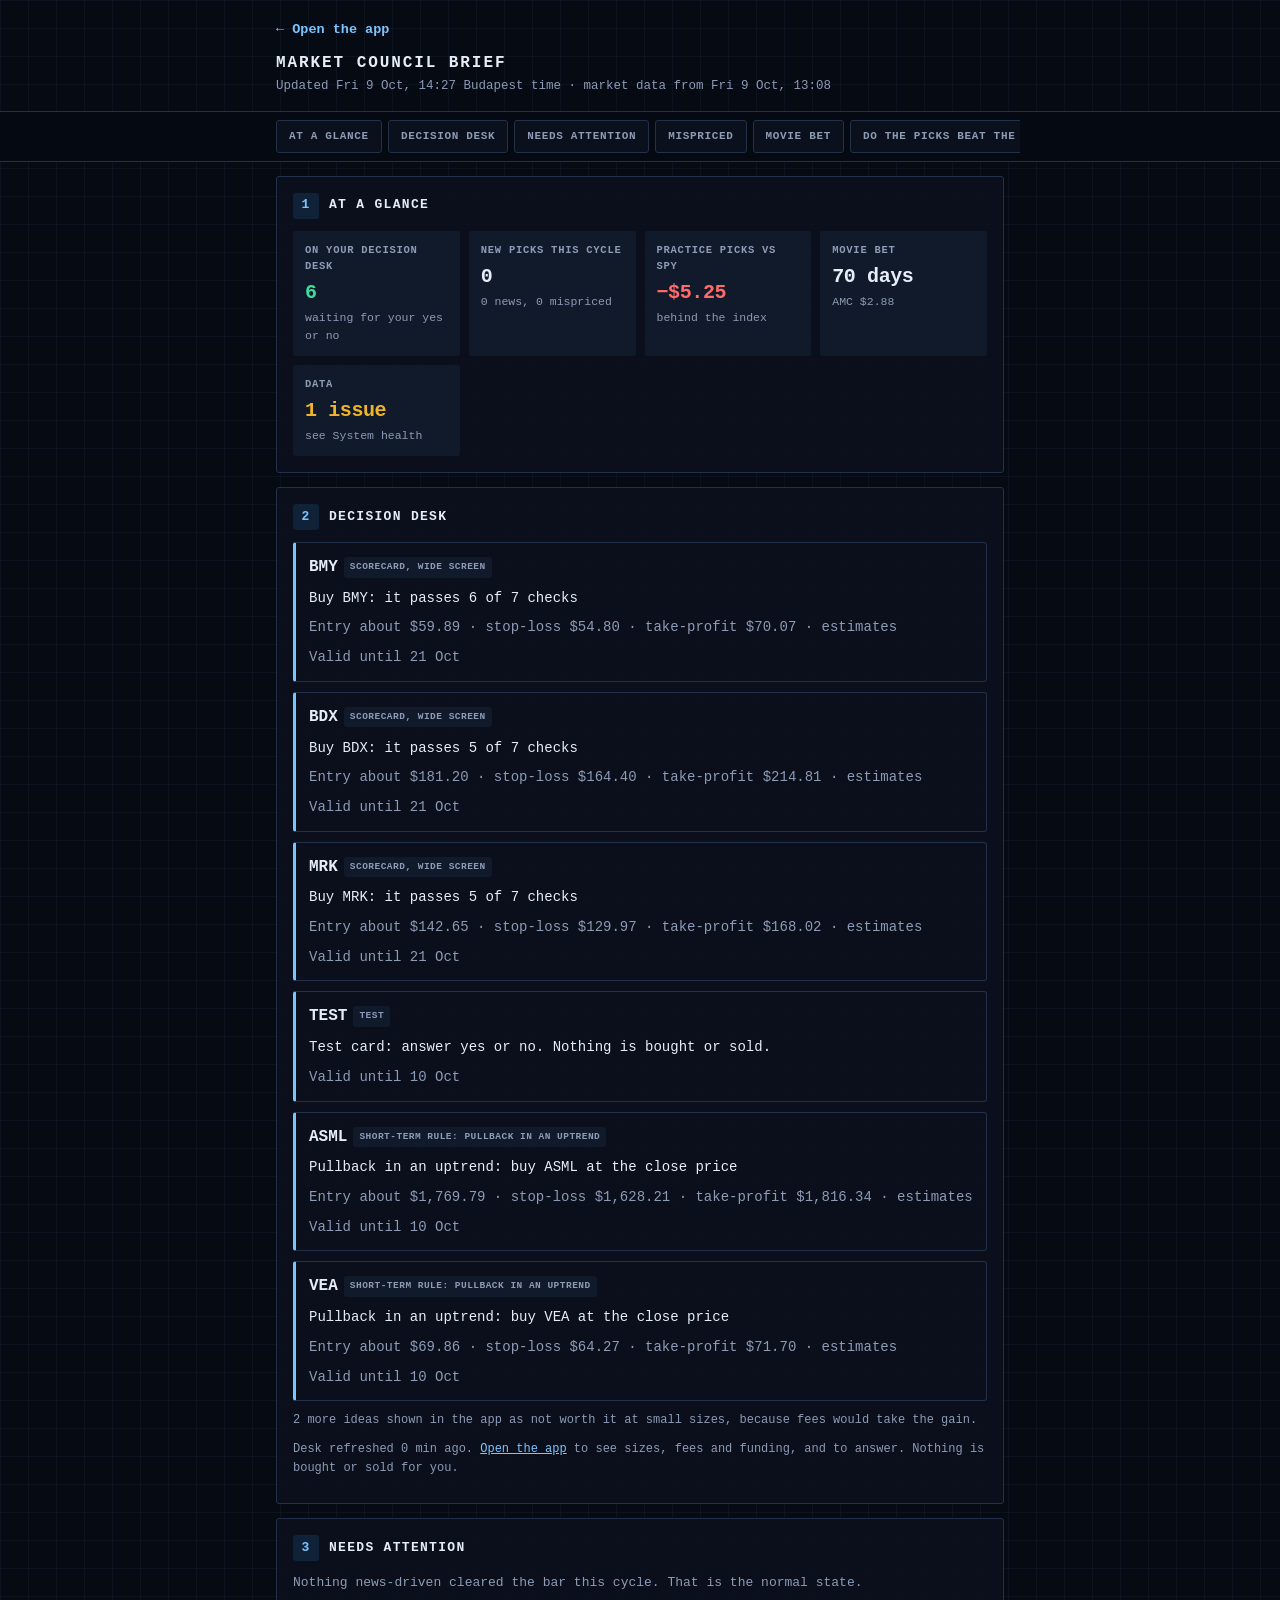
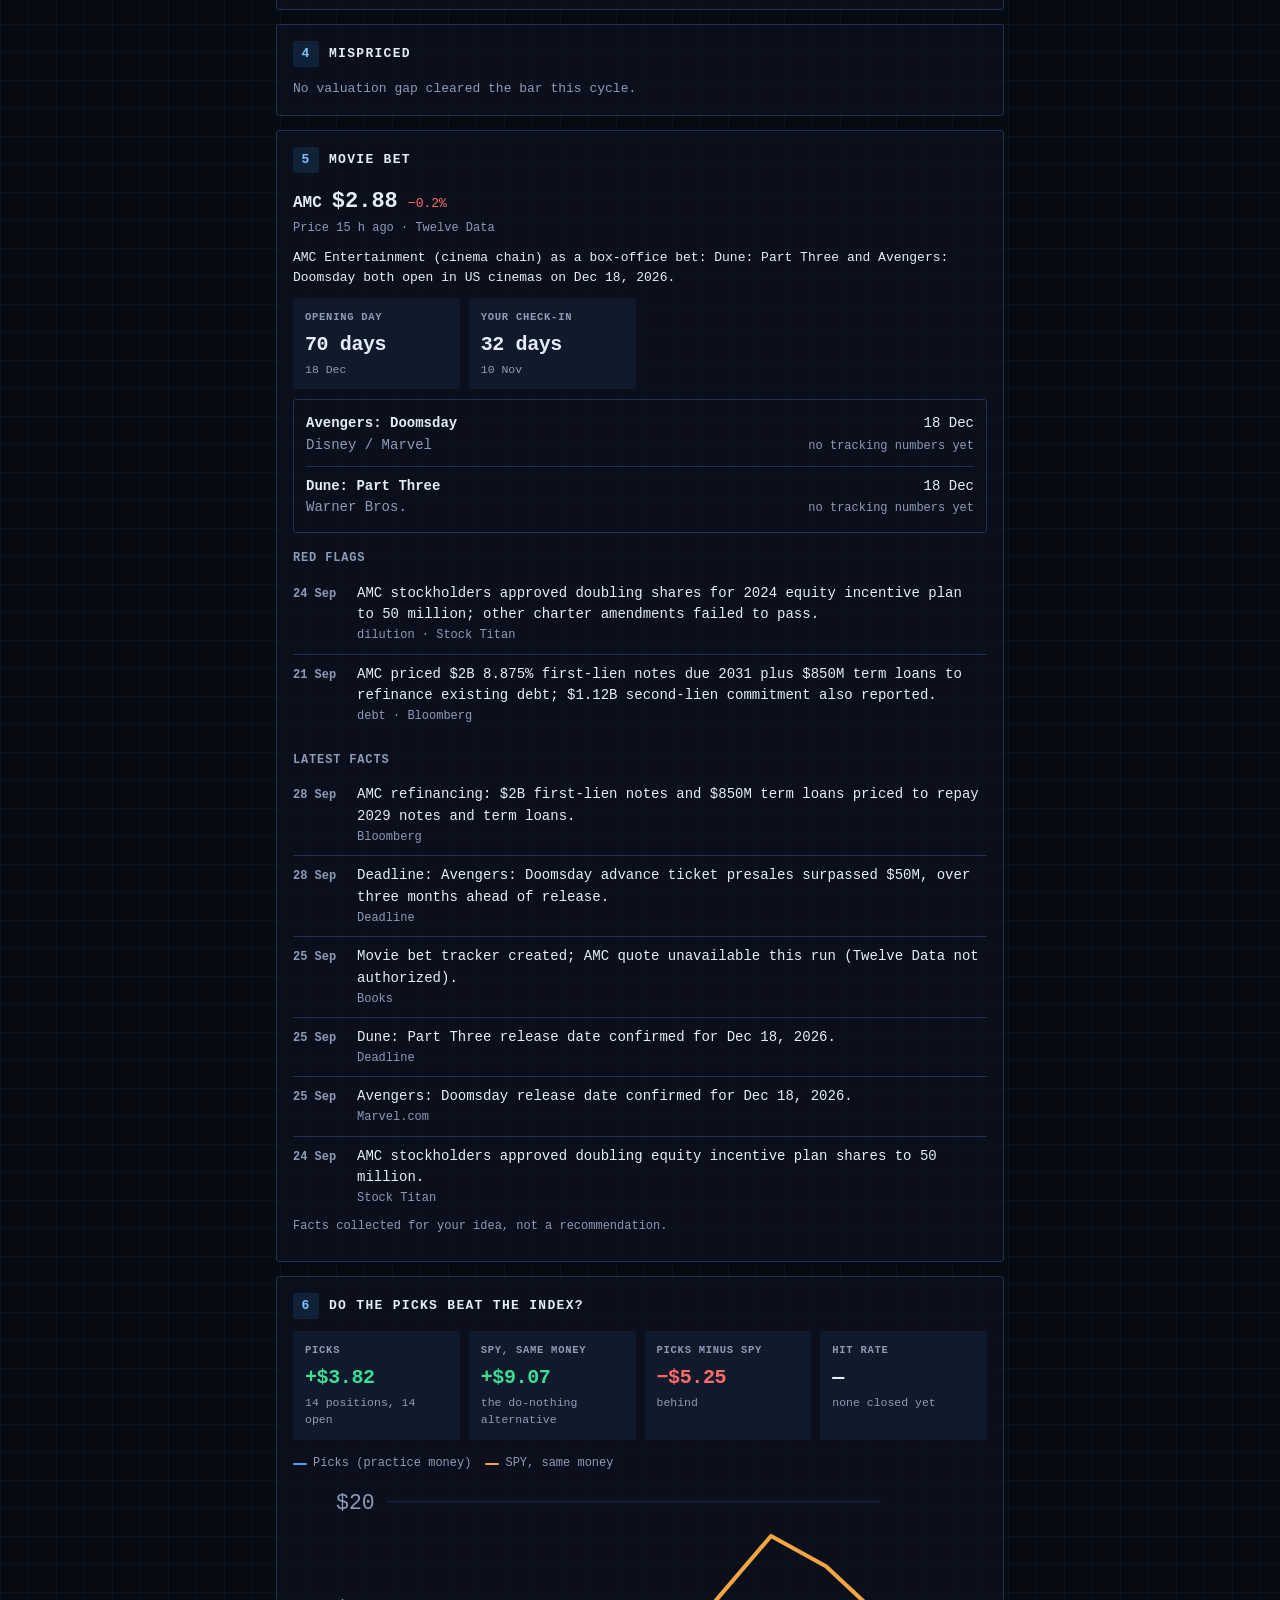
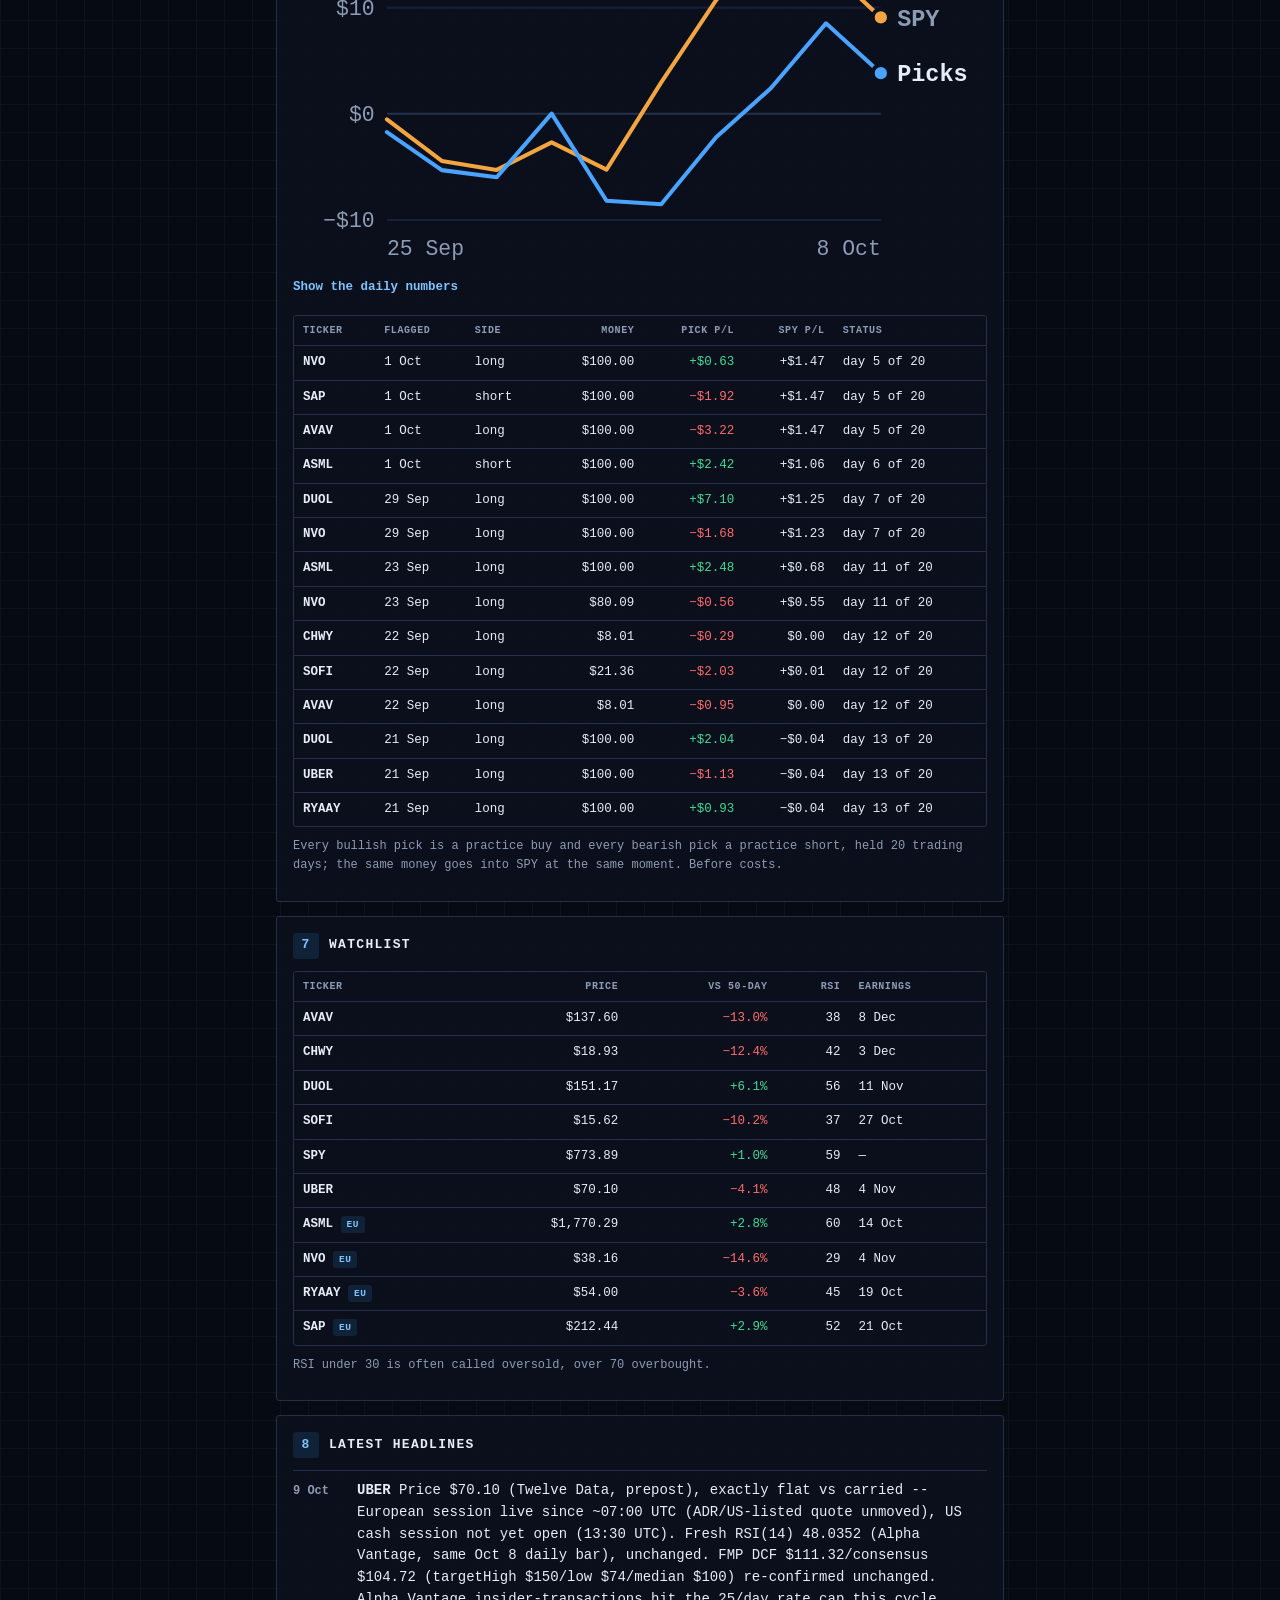
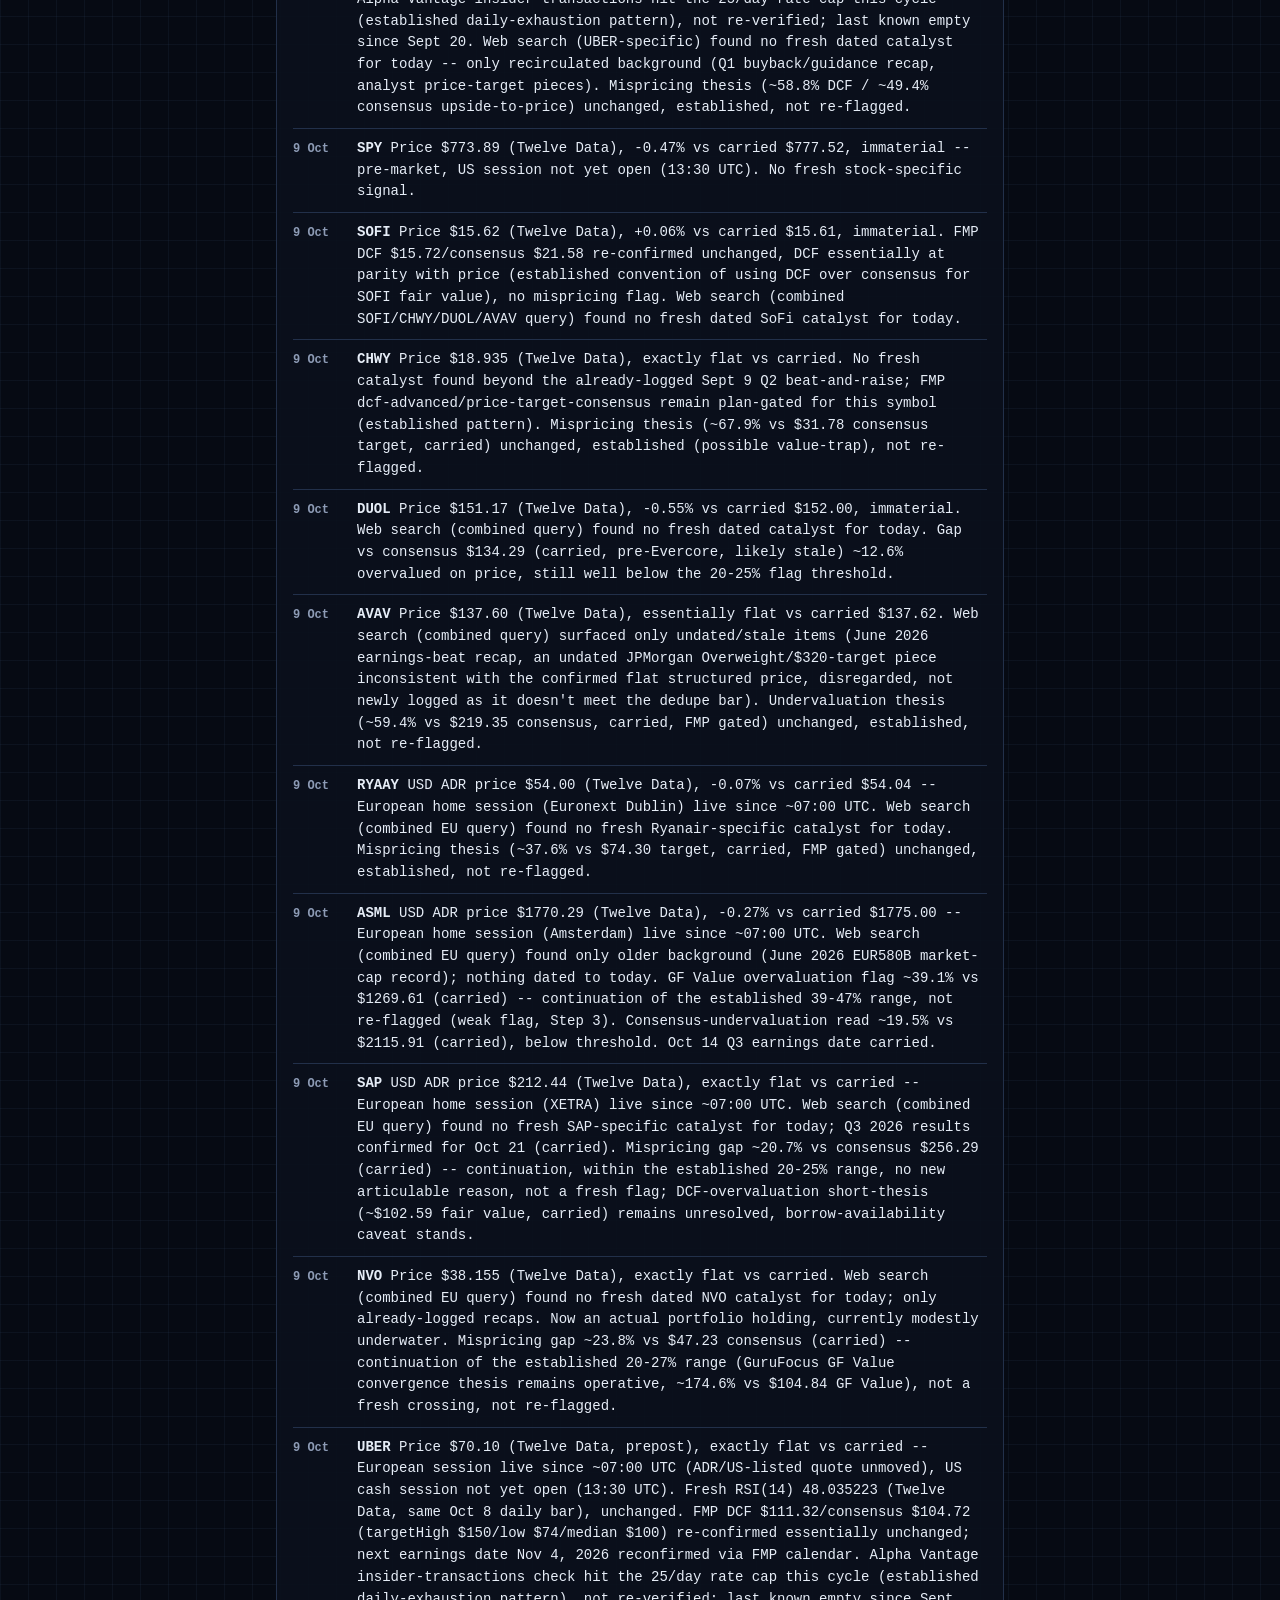
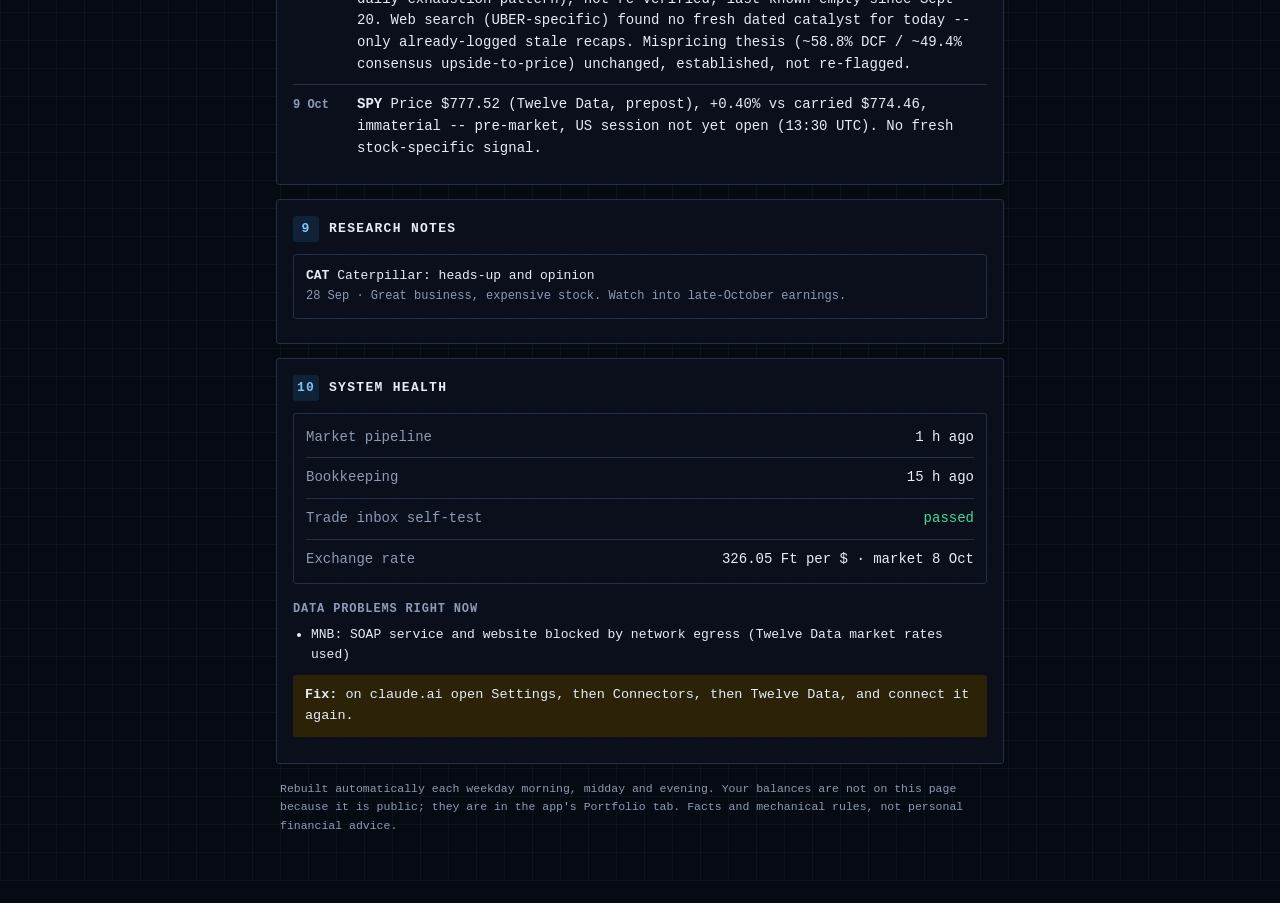
==== commit 4897fb3f: "Engine: results 2026-10-09T12:27Z" ====
--- a/brief/index.html
+++ b/brief/index.html
@@ -111,11 +111,11 @@
 <header>
 <a class="back" href="../#today">&larr; Open the app</a>
 <h1>Market Council brief</h1>
-<div class="sub">Updated Fri 9 Oct, 14:16 Budapest time &middot; market data from Fri 9 Oct, 13:08</div>
+<div class="sub">Updated Fri 9 Oct, 14:27 Budapest time &middot; market data from Fri 9 Oct, 13:08</div>
 </header>
 <nav aria-label="Sections"><div><a href="#glance">At a glance</a><a href="#desk">Decision desk</a><a href="#attention">Needs attention</a><a href="#mispriced">Mispriced</a><a href="#idea">Movie bet</a><a href="#practice">Do the picks beat the index?</a><a href="#watch">Watchlist</a><a href="#news">Latest headlines</a><a href="#research">Research notes</a><a href="#health">System health</a></div></nav>
 <main>
-<section id="glance" class=""><h2><span class="n">1</span>At a glance</h2><div class="tiles"><div class="tile"><div class="tl">On your decision desk</div><div class="tv mono up">6</div><div class="ts">waiting for your yes or no</div></div><div class="tile"><div class="tl">New picks this cycle</div><div class="tv mono ">0</div><div class="ts">0 news, 0 mispriced</div></div><div class="tile"><div class="tl">Practice picks vs SPY</div><div class="tv mono dn">&minus;$5.25</div><div class="ts">behind the index</div></div><div class="tile"><div class="tl">Movie bet</div><div class="tv mono ">70 days</div><div class="ts">AMC $2.88</div></div><div class="tile"><div class="tl">Data</div><div class="tv mono wn">1 issue</div><div class="ts">see System health</div></div></div></section><section id="desk" class=""><h2><span class="n">2</span>Decision desk</h2><div class="pick"><div class="pt"><span class="tk">BMY</span><span class="tag ">Scorecard, wide screen</span></div><p>Buy BMY: it passes 6 of 7 checks</p><p class="note">Entry about $59.89 &middot; stop-loss $54.80 &middot; take-profit $70.07 &middot; estimates</p><p class="note">Valid until 21 Oct</p></div><div class="pick"><div class="pt"><span class="tk">BDX</span><span class="tag ">Scorecard, wide screen</span></div><p>Buy BDX: it passes 6 of 7 checks</p><p class="note">Entry about $181.20 &middot; stop-loss $164.40 &middot; take-profit $214.81 &middot; estimates</p><p class="note">Valid until 21 Oct</p></div><div class="pick"><div class="pt"><span class="tk">MRK</span><span class="tag ">Scorecard, wide screen</span></div><p>Buy MRK: it passes 5 of 7 checks</p><p class="note">Entry about $142.65 &middot; stop-loss $129.97 &middot; take-profit $168.02 &middot; estimates</p><p class="note">Valid until 21 Oct</p></div><div class="pick"><div class="pt"><span class="tk">TEST</span><span class="tag ">Test</span></div><p>Test card: answer yes or no. Nothing is bought or sold.</p><p class="note">Valid until 10 Oct</p></div><div class="pick"><div class="pt"><span class="tk">ASML</span><span class="tag ">Short-term rule: Pullback in an uptrend</span></div><p>Pullback in an uptrend: buy ASML at the close price</p><p class="note">Entry about $1,769.79 &middot; stop-loss $1,628.21 &middot; take-profit $1,816.34 &middot; estimates</p><p class="note">Valid until 10 Oct</p></div><div class="pick"><div class="pt"><span class="tk">VEA</span><span class="tag ">Short-term rule: Pullback in an uptrend</span></div><p>Pullback in an uptrend: buy VEA at the close price</p><p class="note">Entry about $69.86 &middot; stop-loss $64.27 &middot; take-profit $71.70 &middot; estimates</p><p class="note">Valid until 10 Oct</p></div><p class="note">2 more ideas shown in the app as not worth it at small sizes, because fees would take the gain.</p><p class="note">Desk refreshed 4 h ago. <a href="../">Open the app</a> to see sizes, fees and funding, and to answer. Nothing is bought or sold for you.</p></section><section id="attention" class=""><h2><span class="n">3</span>Needs attention</h2><p class="empty">Nothing news-driven cleared the bar this cycle. That is the normal state.</p></section><section id="mispriced" class=""><h2><span class="n">4</span>Mispriced</h2><p class="empty">No valuation gap cleared the bar this cycle.</p></section><section id="idea" class=""><h2><span class="n">5</span>Movie bet</h2><div class="prh"><span class="tk">AMC</span><span class="mono big2">$2.88</span> <span class="mono dn">&minus;0.2%</span></div><p class="note">Price 14 h ago &middot; Twelve Data</p><p>AMC Entertainment (cinema chain) as a box-office bet: Dune: Part Three and Avengers: Doomsday both open in US cinemas on Dec 18, 2026.</p><div class="tiles"><div class="tile"><div class="tl">Opening day</div><div class="tv mono ">70 days</div><div class="ts">18 Dec</div></div><div class="tile"><div class="tl">Your check-in</div><div class="tv mono ">32 days</div><div class="ts">10 Nov</div></div></div><div class="box"><div class="kv"><span><b>Avengers: Doomsday</b><br>Disney / Marvel</span><span class="r">18 Dec<br><span class="note">no tracking numbers yet</span></span></div><div class="kv"><span><b>Dune: Part Three</b><br>Warner Bros.</span><span class="r">18 Dec<br><span class="note">no tracking numbers yet</span></span></div></div><h3>Red flags</h3><div class="ev"><div class="d">24 Sep</div><div>AMC stockholders approved doubling shares for 2024 equity incentive plan to 50 million; other charter amendments failed to pass.<div class="note">dilution &middot; Stock Titan</div></div></div><div class="ev"><div class="d">21 Sep</div><div>AMC priced $2B 8.875% first-lien notes due 2031 plus $850M term loans to refinance existing debt; $1.12B second-lien commitment also reported.<div class="note">debt &middot; Bloomberg</div></div></div><h3>Latest facts</h3><div class="ev"><div class="d">28 Sep</div><div>AMC refinancing: $2B first-lien notes and $850M term loans priced to repay 2029 notes and term loans.<div class="note">Bloomberg</div></div></div><div class="ev"><div class="d">28 Sep</div><div>Deadline: Avengers: Doomsday advance ticket presales surpassed $50M, over three months ahead of release.<div class="note">Deadline</div></div></div><div class="ev"><div class="d">25 Sep</div><div>Movie bet tracker created; AMC quote unavailable this run (Twelve Data not authorized).<div class="note">Books</div></div></div><div class="ev"><div class="d">25 Sep</div><div>Dune: Part Three release date confirmed for Dec 18, 2026.<div class="note">Deadline</div></div></div><div class="ev"><div class="d">25 Sep</div><div>Avengers: Doomsday release date confirmed for Dec 18, 2026.<div class="note">Marvel.com</div></div></div><div class="ev"><div class="d">24 Sep</div><div>AMC stockholders approved doubling equity incentive plan shares to 50 million.<div class="note">Stock Titan</div></div></div><p class="note">Facts collected for your idea, not a recommendation.</p></section><section id="practice" class=""><h2><span class="n">6</span>Do the picks beat the index?</h2><div class="tiles"><div class="tile"><div class="tl">Picks</div><div class="tv mono up">+$3.82</div><div class="ts">14 positions, 14 open</div></div><div class="tile"><div class="tl">SPY, same money</div><div class="tv mono up">+$9.07</div><div class="ts">the do-nothing alternative</div></div><div class="tile"><div class="tl">Picks minus SPY</div><div class="tv mono dn">&minus;$5.25</div><div class="ts">behind</div></div><div class="tile"><div class="tl">Hit rate</div><div class="tv mono ">&mdash;</div><div class="ts">none closed yet</div></div></div><div class="legend"><span><i style="background:var(--s1)"></i>Picks (practice money)</span><span><i style="background:var(--s2)"></i>SPY, same money</span></div><div class="chart"><svg viewBox="0 0 340 190" role="img" aria-label="Practice picks versus SPY, cumulative dollars"><line class="gl" x1="46" x2="288" y1="168.0" y2="168.0"/><text class="ax" x="40" y="168.0" dy="3.5" text-anchor="end">&minus;$10</text><line class="gl z" x1="46" x2="288" y1="116.0" y2="116.0"/><text class="ax" x="40" y="116.0" dy="3.5" text-anchor="end">$0</text><line class="gl" x1="46" x2="288" y1="64.0" y2="64.0"/><text class="ax" x="40" y="64.0" dy="3.5" text-anchor="end">$10</text><line class="gl" x1="46" x2="288" y1="12.0" y2="12.0"/><text class="ax" x="40" y="12.0" dy="3.5" text-anchor="end">$20</text><text class="ax" x="46" y="185">25 Sep</text><text class="ax" x="288" y="185" text-anchor="end">8 Oct</text><path d="M46.0 118.8 L72.9 139.1 L99.8 143.5 L126.7 130.0 L153.6 143.4 L180.4 100.6 L207.3 60.3 L234.2 28.9 L261.1 43.7 L288.0 68.8" fill="none" style="stroke:var(--s2)" stroke-width="2" stroke-linejoin="round" stroke-linecap="round"/><path d="M46.0 125.0 L72.9 143.6 L99.8 147.1 L126.7 115.9 L153.6 158.6 L180.4 160.3 L207.3 127.5 L234.2 103.4 L261.1 71.7 L288.0 96.1" fill="none" style="stroke:var(--s1)" stroke-width="2" stroke-linejoin="round" stroke-linecap="round"/><circle cx="288.0" cy="68.8" r="4" style="fill:var(--s2);stroke:var(--sf)" stroke-width="2"/><circle cx="288.0" cy="96.1" r="4" style="fill:var(--s1);stroke:var(--sf)" stroke-width="2"/><text class="lbl" x="296.0" y="96.1" dy="4">Picks</text><text class="lbl dim" x="296.0" y="68.8" dy="4">SPY</text></svg></div><details><summary>Show the daily numbers</summary><div class="tw"><table><thead><tr><th>Day</th><th class="r">Picks</th><th class="r">SPY</th></tr></thead><tbody><tr><td>8 Oct</td><td class="r">+$3.82</td><td class="r">+$9.07</td></tr><tr><td>7 Oct</td><td class="r">+$8.52</td><td class="r">+$13.90</td></tr><tr><td>6 Oct</td><td class="r">+$2.42</td><td class="r">+$16.75</td></tr><tr><td>5 Oct</td><td class="r">&minus;$2.21</td><td class="r">+$10.72</td></tr><tr><td>2 Oct</td><td class="r">&minus;$8.52</td><td class="r">+$2.97</td></tr><tr><td>1 Oct</td><td class="r">&minus;$8.20</td><td class="r">&minus;$5.26</td></tr><tr><td>30 Sep</td><td class="r">+$0.02</td><td class="r">&minus;$2.70</td></tr><tr><td>29 Sep</td><td class="r">&minus;$5.99</td><td class="r">&minus;$5.29</td></tr><tr><td>28 Sep</td><td class="r">&minus;$5.30</td><td class="r">&minus;$4.44</td></tr><tr><td>25 Sep</td><td class="r">&minus;$1.74</td><td class="r">&minus;$0.54</td></tr></tbody></table></div></details><div class="tw"><table><thead><tr><th>Ticker</th><th>Flagged</th><th>Side</th><th class="r">Money</th><th class="r">Pick P/L</th><th class="r">SPY P/L</th><th>Status</th></tr></thead><tbody><tr><td><b>NVO</b></td><td>1 Oct</td><td>long</td><td class="r">$100.00</td><td class="r up">+$0.63</td><td class="r">+$1.47</td><td>day 5 of 20</td></tr><tr><td><b>SAP</b></td><td>1 Oct</td><td>short</td><td class="r">$100.00</td><td class="r dn">&minus;$1.92</td><td class="r">+$1.47</td><td>day 5 of 20</td></tr><tr><td><b>AVAV</b></td><td>1 Oct</td><td>long</td><td class="r">$100.00</td><td class="r dn">&minus;$3.22</td><td class="r">+$1.47</td><td>day 5 of 20</td></tr><tr><td><b>ASML</b></td><td>1 Oct</td><td>short</td><td class="r">$100.00</td><td class="r up">+$2.42</td><td class="r">+$1.06</td><td>day 6 of 20</td></tr><tr><td><b>DUOL</b></td><td>29 Sep</td><td>long</td><td class="r">$100.00</td><td class="r up">+$7.10</td><td class="r">+$1.25</td><td>day 7 of 20</td></tr><tr><td><b>NVO</b></td><td>29 Sep</td><td>long</td><td class="r">$100.00</td><td class="r dn">&minus;$1.68</td><td class="r">+$1.23</td><td>day 7 of 20</td></tr><tr><td><b>ASML</b></td><td>23 Sep</td><td>long</td><td class="r">$100.00</td><td class="r up">+$2.48</td><td class="r">+$0.68</td><td>day 11 of 20</td></tr><tr><td><b>NVO</b></td><td>23 Sep</td><td>long</td><td class="r">$80.09</td><td class="r dn">&minus;$0.56</td><td class="r">+$0.55</td><td>day 11 of 20</td></tr><tr><td><b>CHWY</b></td><td>22 Sep</td><td>long</td><td class="r">$8.01</td><td class="r dn">&minus;$0.29</td><td class="r">$0.00</td><td>day 12 of 20</td></tr><tr><td><b>SOFI</b></td><td>22 Sep</td><td>long</td><td class="r">$21.36</td><td class="r dn">&minus;$2.03</td><td class="r">+$0.01</td><td>day 12 of 20</td></tr><tr><td><b>AVAV</b></td><td>22 Sep</td><td>long</td><td class="r">$8.01</td><td class="r dn">&minus;$0.95</td><td class="r">$0.00</td><td>day 12 of 20</td></tr><tr><td><b>DUOL</b></td><td>21 Sep</td><td>long</td><td class="r">$100.00</td><td class="r up">+$2.04</td><td class="r">&minus;$0.04</td><td>day 13 of 20</td></tr><tr><td><b>UBER</b></td><td>21 Sep</td><td>long</td><td class="r">$100.00</td><td class="r dn">&minus;$1.13</td><td class="r">&minus;$0.04</td><td>day 13 of 20</td></tr><tr><td><b>RYAAY</b></td><td>21 Sep</td><td>long</td><td class="r">$100.00</td><td class="r up">+$0.93</td><td class="r">&minus;$0.04</td><td>day 13 of 20</td></tr></tbody></table></div><p class="note">Every bullish pick is a practice buy and every bearish pick a practice short, held 20 trading days; the same money goes into SPY at the same moment. Before costs.</p></section><section id="watch" class=""><h2><span class="n">7</span>Watchlist</h2><div class="tw"><table><thead><tr><th>Ticker</th><th class="r">Price</th><th class="r">vs 50-day</th><th class="r">RSI</th><th>Earnings</th></tr></thead><tbody><tr><td><b>AVAV</b></td><td class="r mono">$137.60</td><td class="r dn">&minus;13.0%</td><td class="r">38</td><td>8 Dec</td></tr><tr><td><b>CHWY</b></td><td class="r mono">$18.93</td><td class="r dn">&minus;12.4%</td><td class="r">42</td><td>3 Dec</td></tr><tr><td><b>DUOL</b></td><td class="r mono">$151.17</td><td class="r up">+6.1%</td><td class="r">56</td><td>11 Nov</td></tr><tr><td><b>SOFI</b></td><td class="r mono">$15.62</td><td class="r dn">&minus;10.2%</td><td class="r">37</td><td>27 Oct</td></tr><tr><td><b>SPY</b></td><td class="r mono">$773.89</td><td class="r up">+1.0%</td><td class="r">59</td><td>&mdash;</td></tr><tr><td><b>UBER</b></td><td class="r mono">$70.10</td><td class="r dn">&minus;4.1%</td><td class="r">48</td><td>4 Nov</td></tr><tr><td><b>ASML</b> <span class="tag eu">EU</span></td><td class="r mono">$1,770.29</td><td class="r up">+2.8%</td><td class="r">60</td><td>14 Oct</td></tr><tr><td><b>NVO</b> <span class="tag eu">EU</span></td><td class="r mono">$38.16</td><td class="r dn">&minus;14.6%</td><td class="r">29</td><td>4 Nov</td></tr><tr><td><b>RYAAY</b> <span class="tag eu">EU</span></td><td class="r mono">$54.00</td><td class="r dn">&minus;3.6%</td><td class="r">45</td><td>19 Oct</td></tr><tr><td><b>SAP</b> <span class="tag eu">EU</span></td><td class="r mono">$212.44</td><td class="r up">+2.9%</td><td class="r">52</td><td>21 Oct</td></tr></tbody></table></div><p class="note">RSI under 30 is often called oversold, over 70 overbought.</p></section><section id="news" class=""><h2><span class="n">8</span>Latest headlines</h2><div class="ev"><div class="d">9 Oct</div><div><b>UBER</b> Price $70.10 (Twelve Data, prepost), exactly flat vs carried -- European session live since ~07:00 UTC (ADR/US-listed quote unmoved), US cash session not yet open (13:30 UTC). Fresh RSI(14) 48.0352 (Alpha Vantage, same Oct 8 daily bar), unchanged. FMP DCF $111.32/consensus $104.72 (targetHigh $150/low $74/median $100) re-confirmed unchanged. Alpha Vantage insider-transactions hit the 25/day rate cap this cycle (established daily-exhaustion pattern), not re-verified; last known empty since Sept 20. Web search (UBER-specific) found no fresh dated catalyst for today -- only recirculated background (Q1 buyback/guidance recap, analyst price-target pieces). Mispricing thesis (~58.8% DCF / ~49.4% consensus upside-to-price) unchanged, established, not re-flagged.</div></div><div class="ev"><div class="d">9 Oct</div><div><b>SPY</b> Price $773.89 (Twelve Data), -0.47% vs carried $777.52, immaterial -- pre-market, US session not yet open (13:30 UTC). No fresh stock-specific signal.</div></div><div class="ev"><div class="d">9 Oct</div><div><b>SOFI</b> Price $15.62 (Twelve Data), +0.06% vs carried $15.61, immaterial. FMP DCF $15.72/consensus $21.58 re-confirmed unchanged, DCF essentially at parity with price (established convention of using DCF over consensus for SOFI fair value), no mispricing flag. Web search (combined SOFI/CHWY/DUOL/AVAV query) found no fresh dated SoFi catalyst for today.</div></div><div class="ev"><div class="d">9 Oct</div><div><b>CHWY</b> Price $18.935 (Twelve Data), exactly flat vs carried. No fresh catalyst found beyond the already-logged Sept 9 Q2 beat-and-raise; FMP dcf-advanced/price-target-consensus remain plan-gated for this symbol (established pattern). Mispricing thesis (~67.9% vs $31.78 consensus target, carried) unchanged, established (possible value-trap), not re-flagged.</div></div><div class="ev"><div class="d">9 Oct</div><div><b>DUOL</b> Price $151.17 (Twelve Data), -0.55% vs carried $152.00, immaterial. Web search (combined query) found no fresh dated catalyst for today. Gap vs consensus $134.29 (carried, pre-Evercore, likely stale) ~12.6% overvalued on price, still well below the 20-25% flag threshold.</div></div><div class="ev"><div class="d">9 Oct</div><div><b>AVAV</b> Price $137.60 (Twelve Data), essentially flat vs carried $137.62. Web search (combined query) surfaced only undated/stale items (June 2026 earnings-beat recap, an undated JPMorgan Overweight/$320-target piece inconsistent with the confirmed flat structured price, disregarded, not newly logged as it doesn&#x27;t meet the dedupe bar). Undervaluation thesis (~59.4% vs $219.35 consensus, carried, FMP gated) unchanged, established, not re-flagged.</div></div><div class="ev"><div class="d">9 Oct</div><div><b>RYAAY</b> USD ADR price $54.00 (Twelve Data), -0.07% vs carried $54.04 -- European home session (Euronext Dublin) live since ~07:00 UTC. Web search (combined EU query) found no fresh Ryanair-specific catalyst for today. Mispricing thesis (~37.6% vs $74.30 target, carried, FMP gated) unchanged, established, not re-flagged.</div></div><div class="ev"><div class="d">9 Oct</div><div><b>ASML</b> USD ADR price $1770.29 (Twelve Data), -0.27% vs carried $1775.00 -- European home session (Amsterdam) live since ~07:00 UTC. Web search (combined EU query) found only older background (June 2026 EUR580B market-cap record); nothing dated to today. GF Value overvaluation flag ~39.1% vs $1269.61 (carried) -- continuation of the established 39-47% range, not re-flagged (weak flag, Step 3). Consensus-undervaluation read ~19.5% vs $2115.91 (carried), below threshold. Oct 14 Q3 earnings date carried.</div></div><div class="ev"><div class="d">9 Oct</div><div><b>SAP</b> USD ADR price $212.44 (Twelve Data), exactly flat vs carried -- European home session (XETRA) live since ~07:00 UTC. Web search (combined EU query) found no fresh SAP-specific catalyst for today; Q3 2026 results confirmed for Oct 21 (carried). Mispricing gap ~20.7% vs consensus $256.29 (carried) -- continuation, within the established 20-25% range, no new articulable reason, not a fresh flag; DCF-overvaluation short-thesis (~$102.59 fair value, carried) remains unresolved, borrow-availability caveat stands.</div></div><div class="ev"><div class="d">9 Oct</div><div><b>NVO</b> Price $38.155 (Twelve Data), exactly flat vs carried. Web search (combined EU query) found no fresh dated NVO catalyst for today; only already-logged recaps. Now an actual portfolio holding, currently modestly underwater. Mispricing gap ~23.8% vs $47.23 consensus (carried) -- continuation of the established 20-27% range (GuruFocus GF Value convergence thesis remains operative, ~174.6% vs $104.84 GF Value), not a fresh crossing, not re-flagged.</div></div><div class="ev"><div class="d">9 Oct</div><div><b>UBER</b> Price $70.10 (Twelve Data, prepost), exactly flat vs carried -- European session live since ~07:00 UTC (ADR/US-listed quote unmoved), US cash session not yet open (13:30 UTC). Fresh RSI(14) 48.035223 (Twelve Data, same Oct 8 daily bar), unchanged. FMP DCF $111.32/consensus $104.72 (targetHigh $150/low $74/median $100) re-confirmed essentially unchanged; next earnings date Nov 4, 2026 reconfirmed via FMP calendar. Alpha Vantage insider-transactions check hit the 25/day rate cap this cycle (established daily-exhaustion pattern), not re-verified; last known empty since Sept 20. Web search (UBER-specific) found no fresh dated catalyst for today -- only already-logged stale recaps. Mispricing thesis (~58.8% DCF / ~49.4% consensus upside-to-price) unchanged, established, not re-flagged.</div></div><div class="ev"><div class="d">9 Oct</div><div><b>SPY</b> Price $777.52 (Twelve Data, prepost), +0.40% vs carried $774.46, immaterial -- pre-market, US session not yet open (13:30 UTC). No fresh stock-specific signal.</div></div></section><section id="research" class=""><h2><span class="n">9</span>Research notes</h2><a class="note-link" href="../research/cat-2026-09-28.html"><b>CAT</b> Caterpillar: heads-up and opinion<br><span class="note">28 Sep &middot; Great business, expensive stock. Watch into late-October earnings.</span></a></section><section id="health" class=""><h2><span class="n">10</span>System health</h2><div class="box"><div class="kv"><span>Market pipeline</span><span>1 h ago</span></div><div class="kv"><span>Bookkeeping</span><span>14 h ago</span></div><div class="kv"><span>Trade inbox self-test</span><span class="up">passed</span></div><div class="kv"><span>Exchange rate</span><span>326.05 Ft per $ &middot; market 8 Oct</span></div></div><h3>Data problems right now</h3><ul><li>MNB: SOAP service and website blocked by network egress (Twelve Data market rates used)</li></ul><p class="fix"><b>Fix:</b> on claude.ai open Settings, then Connectors, then Twelve Data, and connect it again.</p></section>
+<section id="glance" class=""><h2><span class="n">1</span>At a glance</h2><div class="tiles"><div class="tile"><div class="tl">On your decision desk</div><div class="tv mono up">6</div><div class="ts">waiting for your yes or no</div></div><div class="tile"><div class="tl">New picks this cycle</div><div class="tv mono ">0</div><div class="ts">0 news, 0 mispriced</div></div><div class="tile"><div class="tl">Practice picks vs SPY</div><div class="tv mono dn">&minus;$5.25</div><div class="ts">behind the index</div></div><div class="tile"><div class="tl">Movie bet</div><div class="tv mono ">70 days</div><div class="ts">AMC $2.88</div></div><div class="tile"><div class="tl">Data</div><div class="tv mono wn">1 issue</div><div class="ts">see System health</div></div></div></section><section id="desk" class=""><h2><span class="n">2</span>Decision desk</h2><div class="pick"><div class="pt"><span class="tk">BMY</span><span class="tag ">Scorecard, wide screen</span></div><p>Buy BMY: it passes 6 of 7 checks</p><p class="note">Entry about $59.89 &middot; stop-loss $54.80 &middot; take-profit $70.07 &middot; estimates</p><p class="note">Valid until 21 Oct</p></div><div class="pick"><div class="pt"><span class="tk">BDX</span><span class="tag ">Scorecard, wide screen</span></div><p>Buy BDX: it passes 5 of 7 checks</p><p class="note">Entry about $181.20 &middot; stop-loss $164.40 &middot; take-profit $214.81 &middot; estimates</p><p class="note">Valid until 21 Oct</p></div><div class="pick"><div class="pt"><span class="tk">MRK</span><span class="tag ">Scorecard, wide screen</span></div><p>Buy MRK: it passes 5 of 7 checks</p><p class="note">Entry about $142.65 &middot; stop-loss $129.97 &middot; take-profit $168.02 &middot; estimates</p><p class="note">Valid until 21 Oct</p></div><div class="pick"><div class="pt"><span class="tk">TEST</span><span class="tag ">Test</span></div><p>Test card: answer yes or no. Nothing is bought or sold.</p><p class="note">Valid until 10 Oct</p></div><div class="pick"><div class="pt"><span class="tk">ASML</span><span class="tag ">Short-term rule: Pullback in an uptrend</span></div><p>Pullback in an uptrend: buy ASML at the close price</p><p class="note">Entry about $1,769.79 &middot; stop-loss $1,628.21 &middot; take-profit $1,816.34 &middot; estimates</p><p class="note">Valid until 10 Oct</p></div><div class="pick"><div class="pt"><span class="tk">VEA</span><span class="tag ">Short-term rule: Pullback in an uptrend</span></div><p>Pullback in an uptrend: buy VEA at the close price</p><p class="note">Entry about $69.86 &middot; stop-loss $64.27 &middot; take-profit $71.70 &middot; estimates</p><p class="note">Valid until 10 Oct</p></div><p class="note">2 more ideas shown in the app as not worth it at small sizes, because fees would take the gain.</p><p class="note">Desk refreshed 0 min ago. <a href="../">Open the app</a> to see sizes, fees and funding, and to answer. Nothing is bought or sold for you.</p></section><section id="attention" class=""><h2><span class="n">3</span>Needs attention</h2><p class="empty">Nothing news-driven cleared the bar this cycle. That is the normal state.</p></section><section id="mispriced" class=""><h2><span class="n">4</span>Mispriced</h2><p class="empty">No valuation gap cleared the bar this cycle.</p></section><section id="idea" class=""><h2><span class="n">5</span>Movie bet</h2><div class="prh"><span class="tk">AMC</span><span class="mono big2">$2.88</span> <span class="mono dn">&minus;0.2%</span></div><p class="note">Price 15 h ago &middot; Twelve Data</p><p>AMC Entertainment (cinema chain) as a box-office bet: Dune: Part Three and Avengers: Doomsday both open in US cinemas on Dec 18, 2026.</p><div class="tiles"><div class="tile"><div class="tl">Opening day</div><div class="tv mono ">70 days</div><div class="ts">18 Dec</div></div><div class="tile"><div class="tl">Your check-in</div><div class="tv mono ">32 days</div><div class="ts">10 Nov</div></div></div><div class="box"><div class="kv"><span><b>Avengers: Doomsday</b><br>Disney / Marvel</span><span class="r">18 Dec<br><span class="note">no tracking numbers yet</span></span></div><div class="kv"><span><b>Dune: Part Three</b><br>Warner Bros.</span><span class="r">18 Dec<br><span class="note">no tracking numbers yet</span></span></div></div><h3>Red flags</h3><div class="ev"><div class="d">24 Sep</div><div>AMC stockholders approved doubling shares for 2024 equity incentive plan to 50 million; other charter amendments failed to pass.<div class="note">dilution &middot; Stock Titan</div></div></div><div class="ev"><div class="d">21 Sep</div><div>AMC priced $2B 8.875% first-lien notes due 2031 plus $850M term loans to refinance existing debt; $1.12B second-lien commitment also reported.<div class="note">debt &middot; Bloomberg</div></div></div><h3>Latest facts</h3><div class="ev"><div class="d">28 Sep</div><div>AMC refinancing: $2B first-lien notes and $850M term loans priced to repay 2029 notes and term loans.<div class="note">Bloomberg</div></div></div><div class="ev"><div class="d">28 Sep</div><div>Deadline: Avengers: Doomsday advance ticket presales surpassed $50M, over three months ahead of release.<div class="note">Deadline</div></div></div><div class="ev"><div class="d">25 Sep</div><div>Movie bet tracker created; AMC quote unavailable this run (Twelve Data not authorized).<div class="note">Books</div></div></div><div class="ev"><div class="d">25 Sep</div><div>Dune: Part Three release date confirmed for Dec 18, 2026.<div class="note">Deadline</div></div></div><div class="ev"><div class="d">25 Sep</div><div>Avengers: Doomsday release date confirmed for Dec 18, 2026.<div class="note">Marvel.com</div></div></div><div class="ev"><div class="d">24 Sep</div><div>AMC stockholders approved doubling equity incentive plan shares to 50 million.<div class="note">Stock Titan</div></div></div><p class="note">Facts collected for your idea, not a recommendation.</p></section><section id="practice" class=""><h2><span class="n">6</span>Do the picks beat the index?</h2><div class="tiles"><div class="tile"><div class="tl">Picks</div><div class="tv mono up">+$3.82</div><div class="ts">14 positions, 14 open</div></div><div class="tile"><div class="tl">SPY, same money</div><div class="tv mono up">+$9.07</div><div class="ts">the do-nothing alternative</div></div><div class="tile"><div class="tl">Picks minus SPY</div><div class="tv mono dn">&minus;$5.25</div><div class="ts">behind</div></div><div class="tile"><div class="tl">Hit rate</div><div class="tv mono ">&mdash;</div><div class="ts">none closed yet</div></div></div><div class="legend"><span><i style="background:var(--s1)"></i>Picks (practice money)</span><span><i style="background:var(--s2)"></i>SPY, same money</span></div><div class="chart"><svg viewBox="0 0 340 190" role="img" aria-label="Practice picks versus SPY, cumulative dollars"><line class="gl" x1="46" x2="288" y1="168.0" y2="168.0"/><text class="ax" x="40" y="168.0" dy="3.5" text-anchor="end">&minus;$10</text><line class="gl z" x1="46" x2="288" y1="116.0" y2="116.0"/><text class="ax" x="40" y="116.0" dy="3.5" text-anchor="end">$0</text><line class="gl" x1="46" x2="288" y1="64.0" y2="64.0"/><text class="ax" x="40" y="64.0" dy="3.5" text-anchor="end">$10</text><line class="gl" x1="46" x2="288" y1="12.0" y2="12.0"/><text class="ax" x="40" y="12.0" dy="3.5" text-anchor="end">$20</text><text class="ax" x="46" y="185">25 Sep</text><text class="ax" x="288" y="185" text-anchor="end">8 Oct</text><path d="M46.0 118.8 L72.9 139.1 L99.8 143.5 L126.7 130.0 L153.6 143.4 L180.4 100.6 L207.3 60.3 L234.2 28.9 L261.1 43.7 L288.0 68.8" fill="none" style="stroke:var(--s2)" stroke-width="2" stroke-linejoin="round" stroke-linecap="round"/><path d="M46.0 125.0 L72.9 143.6 L99.8 147.1 L126.7 115.9 L153.6 158.6 L180.4 160.3 L207.3 127.5 L234.2 103.4 L261.1 71.7 L288.0 96.1" fill="none" style="stroke:var(--s1)" stroke-width="2" stroke-linejoin="round" stroke-linecap="round"/><circle cx="288.0" cy="68.8" r="4" style="fill:var(--s2);stroke:var(--sf)" stroke-width="2"/><circle cx="288.0" cy="96.1" r="4" style="fill:var(--s1);stroke:var(--sf)" stroke-width="2"/><text class="lbl" x="296.0" y="96.1" dy="4">Picks</text><text class="lbl dim" x="296.0" y="68.8" dy="4">SPY</text></svg></div><details><summary>Show the daily numbers</summary><div class="tw"><table><thead><tr><th>Day</th><th class="r">Picks</th><th class="r">SPY</th></tr></thead><tbody><tr><td>8 Oct</td><td class="r">+$3.82</td><td class="r">+$9.07</td></tr><tr><td>7 Oct</td><td class="r">+$8.52</td><td class="r">+$13.90</td></tr><tr><td>6 Oct</td><td class="r">+$2.42</td><td class="r">+$16.75</td></tr><tr><td>5 Oct</td><td class="r">&minus;$2.21</td><td class="r">+$10.72</td></tr><tr><td>2 Oct</td><td class="r">&minus;$8.52</td><td class="r">+$2.97</td></tr><tr><td>1 Oct</td><td class="r">&minus;$8.20</td><td class="r">&minus;$5.26</td></tr><tr><td>30 Sep</td><td class="r">+$0.02</td><td class="r">&minus;$2.70</td></tr><tr><td>29 Sep</td><td class="r">&minus;$5.99</td><td class="r">&minus;$5.29</td></tr><tr><td>28 Sep</td><td class="r">&minus;$5.30</td><td class="r">&minus;$4.44</td></tr><tr><td>25 Sep</td><td class="r">&minus;$1.74</td><td class="r">&minus;$0.54</td></tr></tbody></table></div></details><div class="tw"><table><thead><tr><th>Ticker</th><th>Flagged</th><th>Side</th><th class="r">Money</th><th class="r">Pick P/L</th><th class="r">SPY P/L</th><th>Status</th></tr></thead><tbody><tr><td><b>NVO</b></td><td>1 Oct</td><td>long</td><td class="r">$100.00</td><td class="r up">+$0.63</td><td class="r">+$1.47</td><td>day 5 of 20</td></tr><tr><td><b>SAP</b></td><td>1 Oct</td><td>short</td><td class="r">$100.00</td><td class="r dn">&minus;$1.92</td><td class="r">+$1.47</td><td>day 5 of 20</td></tr><tr><td><b>AVAV</b></td><td>1 Oct</td><td>long</td><td class="r">$100.00</td><td class="r dn">&minus;$3.22</td><td class="r">+$1.47</td><td>day 5 of 20</td></tr><tr><td><b>ASML</b></td><td>1 Oct</td><td>short</td><td class="r">$100.00</td><td class="r up">+$2.42</td><td class="r">+$1.06</td><td>day 6 of 20</td></tr><tr><td><b>DUOL</b></td><td>29 Sep</td><td>long</td><td class="r">$100.00</td><td class="r up">+$7.10</td><td class="r">+$1.25</td><td>day 7 of 20</td></tr><tr><td><b>NVO</b></td><td>29 Sep</td><td>long</td><td class="r">$100.00</td><td class="r dn">&minus;$1.68</td><td class="r">+$1.23</td><td>day 7 of 20</td></tr><tr><td><b>ASML</b></td><td>23 Sep</td><td>long</td><td class="r">$100.00</td><td class="r up">+$2.48</td><td class="r">+$0.68</td><td>day 11 of 20</td></tr><tr><td><b>NVO</b></td><td>23 Sep</td><td>long</td><td class="r">$80.09</td><td class="r dn">&minus;$0.56</td><td class="r">+$0.55</td><td>day 11 of 20</td></tr><tr><td><b>CHWY</b></td><td>22 Sep</td><td>long</td><td class="r">$8.01</td><td class="r dn">&minus;$0.29</td><td class="r">$0.00</td><td>day 12 of 20</td></tr><tr><td><b>SOFI</b></td><td>22 Sep</td><td>long</td><td class="r">$21.36</td><td class="r dn">&minus;$2.03</td><td class="r">+$0.01</td><td>day 12 of 20</td></tr><tr><td><b>AVAV</b></td><td>22 Sep</td><td>long</td><td class="r">$8.01</td><td class="r dn">&minus;$0.95</td><td class="r">$0.00</td><td>day 12 of 20</td></tr><tr><td><b>DUOL</b></td><td>21 Sep</td><td>long</td><td class="r">$100.00</td><td class="r up">+$2.04</td><td class="r">&minus;$0.04</td><td>day 13 of 20</td></tr><tr><td><b>UBER</b></td><td>21 Sep</td><td>long</td><td class="r">$100.00</td><td class="r dn">&minus;$1.13</td><td class="r">&minus;$0.04</td><td>day 13 of 20</td></tr><tr><td><b>RYAAY</b></td><td>21 Sep</td><td>long</td><td class="r">$100.00</td><td class="r up">+$0.93</td><td class="r">&minus;$0.04</td><td>day 13 of 20</td></tr></tbody></table></div><p class="note">Every bullish pick is a practice buy and every bearish pick a practice short, held 20 trading days; the same money goes into SPY at the same moment. Before costs.</p></section><section id="watch" class=""><h2><span class="n">7</span>Watchlist</h2><div class="tw"><table><thead><tr><th>Ticker</th><th class="r">Price</th><th class="r">vs 50-day</th><th class="r">RSI</th><th>Earnings</th></tr></thead><tbody><tr><td><b>AVAV</b></td><td class="r mono">$137.60</td><td class="r dn">&minus;13.0%</td><td class="r">38</td><td>8 Dec</td></tr><tr><td><b>CHWY</b></td><td class="r mono">$18.93</td><td class="r dn">&minus;12.4%</td><td class="r">42</td><td>3 Dec</td></tr><tr><td><b>DUOL</b></td><td class="r mono">$151.17</td><td class="r up">+6.1%</td><td class="r">56</td><td>11 Nov</td></tr><tr><td><b>SOFI</b></td><td class="r mono">$15.62</td><td class="r dn">&minus;10.2%</td><td class="r">37</td><td>27 Oct</td></tr><tr><td><b>SPY</b></td><td class="r mono">$773.89</td><td class="r up">+1.0%</td><td class="r">59</td><td>&mdash;</td></tr><tr><td><b>UBER</b></td><td class="r mono">$70.10</td><td class="r dn">&minus;4.1%</td><td class="r">48</td><td>4 Nov</td></tr><tr><td><b>ASML</b> <span class="tag eu">EU</span></td><td class="r mono">$1,770.29</td><td class="r up">+2.8%</td><td class="r">60</td><td>14 Oct</td></tr><tr><td><b>NVO</b> <span class="tag eu">EU</span></td><td class="r mono">$38.16</td><td class="r dn">&minus;14.6%</td><td class="r">29</td><td>4 Nov</td></tr><tr><td><b>RYAAY</b> <span class="tag eu">EU</span></td><td class="r mono">$54.00</td><td class="r dn">&minus;3.6%</td><td class="r">45</td><td>19 Oct</td></tr><tr><td><b>SAP</b> <span class="tag eu">EU</span></td><td class="r mono">$212.44</td><td class="r up">+2.9%</td><td class="r">52</td><td>21 Oct</td></tr></tbody></table></div><p class="note">RSI under 30 is often called oversold, over 70 overbought.</p></section><section id="news" class=""><h2><span class="n">8</span>Latest headlines</h2><div class="ev"><div class="d">9 Oct</div><div><b>UBER</b> Price $70.10 (Twelve Data, prepost), exactly flat vs carried -- European session live since ~07:00 UTC (ADR/US-listed quote unmoved), US cash session not yet open (13:30 UTC). Fresh RSI(14) 48.0352 (Alpha Vantage, same Oct 8 daily bar), unchanged. FMP DCF $111.32/consensus $104.72 (targetHigh $150/low $74/median $100) re-confirmed unchanged. Alpha Vantage insider-transactions hit the 25/day rate cap this cycle (established daily-exhaustion pattern), not re-verified; last known empty since Sept 20. Web search (UBER-specific) found no fresh dated catalyst for today -- only recirculated background (Q1 buyback/guidance recap, analyst price-target pieces). Mispricing thesis (~58.8% DCF / ~49.4% consensus upside-to-price) unchanged, established, not re-flagged.</div></div><div class="ev"><div class="d">9 Oct</div><div><b>SPY</b> Price $773.89 (Twelve Data), -0.47% vs carried $777.52, immaterial -- pre-market, US session not yet open (13:30 UTC). No fresh stock-specific signal.</div></div><div class="ev"><div class="d">9 Oct</div><div><b>SOFI</b> Price $15.62 (Twelve Data), +0.06% vs carried $15.61, immaterial. FMP DCF $15.72/consensus $21.58 re-confirmed unchanged, DCF essentially at parity with price (established convention of using DCF over consensus for SOFI fair value), no mispricing flag. Web search (combined SOFI/CHWY/DUOL/AVAV query) found no fresh dated SoFi catalyst for today.</div></div><div class="ev"><div class="d">9 Oct</div><div><b>CHWY</b> Price $18.935 (Twelve Data), exactly flat vs carried. No fresh catalyst found beyond the already-logged Sept 9 Q2 beat-and-raise; FMP dcf-advanced/price-target-consensus remain plan-gated for this symbol (established pattern). Mispricing thesis (~67.9% vs $31.78 consensus target, carried) unchanged, established (possible value-trap), not re-flagged.</div></div><div class="ev"><div class="d">9 Oct</div><div><b>DUOL</b> Price $151.17 (Twelve Data), -0.55% vs carried $152.00, immaterial. Web search (combined query) found no fresh dated catalyst for today. Gap vs consensus $134.29 (carried, pre-Evercore, likely stale) ~12.6% overvalued on price, still well below the 20-25% flag threshold.</div></div><div class="ev"><div class="d">9 Oct</div><div><b>AVAV</b> Price $137.60 (Twelve Data), essentially flat vs carried $137.62. Web search (combined query) surfaced only undated/stale items (June 2026 earnings-beat recap, an undated JPMorgan Overweight/$320-target piece inconsistent with the confirmed flat structured price, disregarded, not newly logged as it doesn&#x27;t meet the dedupe bar). Undervaluation thesis (~59.4% vs $219.35 consensus, carried, FMP gated) unchanged, established, not re-flagged.</div></div><div class="ev"><div class="d">9 Oct</div><div><b>RYAAY</b> USD ADR price $54.00 (Twelve Data), -0.07% vs carried $54.04 -- European home session (Euronext Dublin) live since ~07:00 UTC. Web search (combined EU query) found no fresh Ryanair-specific catalyst for today. Mispricing thesis (~37.6% vs $74.30 target, carried, FMP gated) unchanged, established, not re-flagged.</div></div><div class="ev"><div class="d">9 Oct</div><div><b>ASML</b> USD ADR price $1770.29 (Twelve Data), -0.27% vs carried $1775.00 -- European home session (Amsterdam) live since ~07:00 UTC. Web search (combined EU query) found only older background (June 2026 EUR580B market-cap record); nothing dated to today. GF Value overvaluation flag ~39.1% vs $1269.61 (carried) -- continuation of the established 39-47% range, not re-flagged (weak flag, Step 3). Consensus-undervaluation read ~19.5% vs $2115.91 (carried), below threshold. Oct 14 Q3 earnings date carried.</div></div><div class="ev"><div class="d">9 Oct</div><div><b>SAP</b> USD ADR price $212.44 (Twelve Data), exactly flat vs carried -- European home session (XETRA) live since ~07:00 UTC. Web search (combined EU query) found no fresh SAP-specific catalyst for today; Q3 2026 results confirmed for Oct 21 (carried). Mispricing gap ~20.7% vs consensus $256.29 (carried) -- continuation, within the established 20-25% range, no new articulable reason, not a fresh flag; DCF-overvaluation short-thesis (~$102.59 fair value, carried) remains unresolved, borrow-availability caveat stands.</div></div><div class="ev"><div class="d">9 Oct</div><div><b>NVO</b> Price $38.155 (Twelve Data), exactly flat vs carried. Web search (combined EU query) found no fresh dated NVO catalyst for today; only already-logged recaps. Now an actual portfolio holding, currently modestly underwater. Mispricing gap ~23.8% vs $47.23 consensus (carried) -- continuation of the established 20-27% range (GuruFocus GF Value convergence thesis remains operative, ~174.6% vs $104.84 GF Value), not a fresh crossing, not re-flagged.</div></div><div class="ev"><div class="d">9 Oct</div><div><b>UBER</b> Price $70.10 (Twelve Data, prepost), exactly flat vs carried -- European session live since ~07:00 UTC (ADR/US-listed quote unmoved), US cash session not yet open (13:30 UTC). Fresh RSI(14) 48.035223 (Twelve Data, same Oct 8 daily bar), unchanged. FMP DCF $111.32/consensus $104.72 (targetHigh $150/low $74/median $100) re-confirmed essentially unchanged; next earnings date Nov 4, 2026 reconfirmed via FMP calendar. Alpha Vantage insider-transactions check hit the 25/day rate cap this cycle (established daily-exhaustion pattern), not re-verified; last known empty since Sept 20. Web search (UBER-specific) found no fresh dated catalyst for today -- only already-logged stale recaps. Mispricing thesis (~58.8% DCF / ~49.4% consensus upside-to-price) unchanged, established, not re-flagged.</div></div><div class="ev"><div class="d">9 Oct</div><div><b>SPY</b> Price $777.52 (Twelve Data, prepost), +0.40% vs carried $774.46, immaterial -- pre-market, US session not yet open (13:30 UTC). No fresh stock-specific signal.</div></div></section><section id="research" class=""><h2><span class="n">9</span>Research notes</h2><a class="note-link" href="../research/cat-2026-09-28.html"><b>CAT</b> Caterpillar: heads-up and opinion<br><span class="note">28 Sep &middot; Great business, expensive stock. Watch into late-October earnings.</span></a></section><section id="health" class=""><h2><span class="n">10</span>System health</h2><div class="box"><div class="kv"><span>Market pipeline</span><span>1 h ago</span></div><div class="kv"><span>Bookkeeping</span><span>15 h ago</span></div><div class="kv"><span>Trade inbox self-test</span><span class="up">passed</span></div><div class="kv"><span>Exchange rate</span><span>326.05 Ft per $ &middot; market 8 Oct</span></div></div><h3>Data problems right now</h3><ul><li>MNB: SOAP service and website blocked by network egress (Twelve Data market rates used)</li></ul><p class="fix"><b>Fix:</b> on claude.ai open Settings, then Connectors, then Twelve Data, and connect it again.</p></section>
 <footer>
 <p>Rebuilt automatically each weekday morning, midday and evening. Your balances are not on this page because it is public;
 they are in the app's Portfolio tab. Facts and mechanical rules, not personal financial advice.</p>
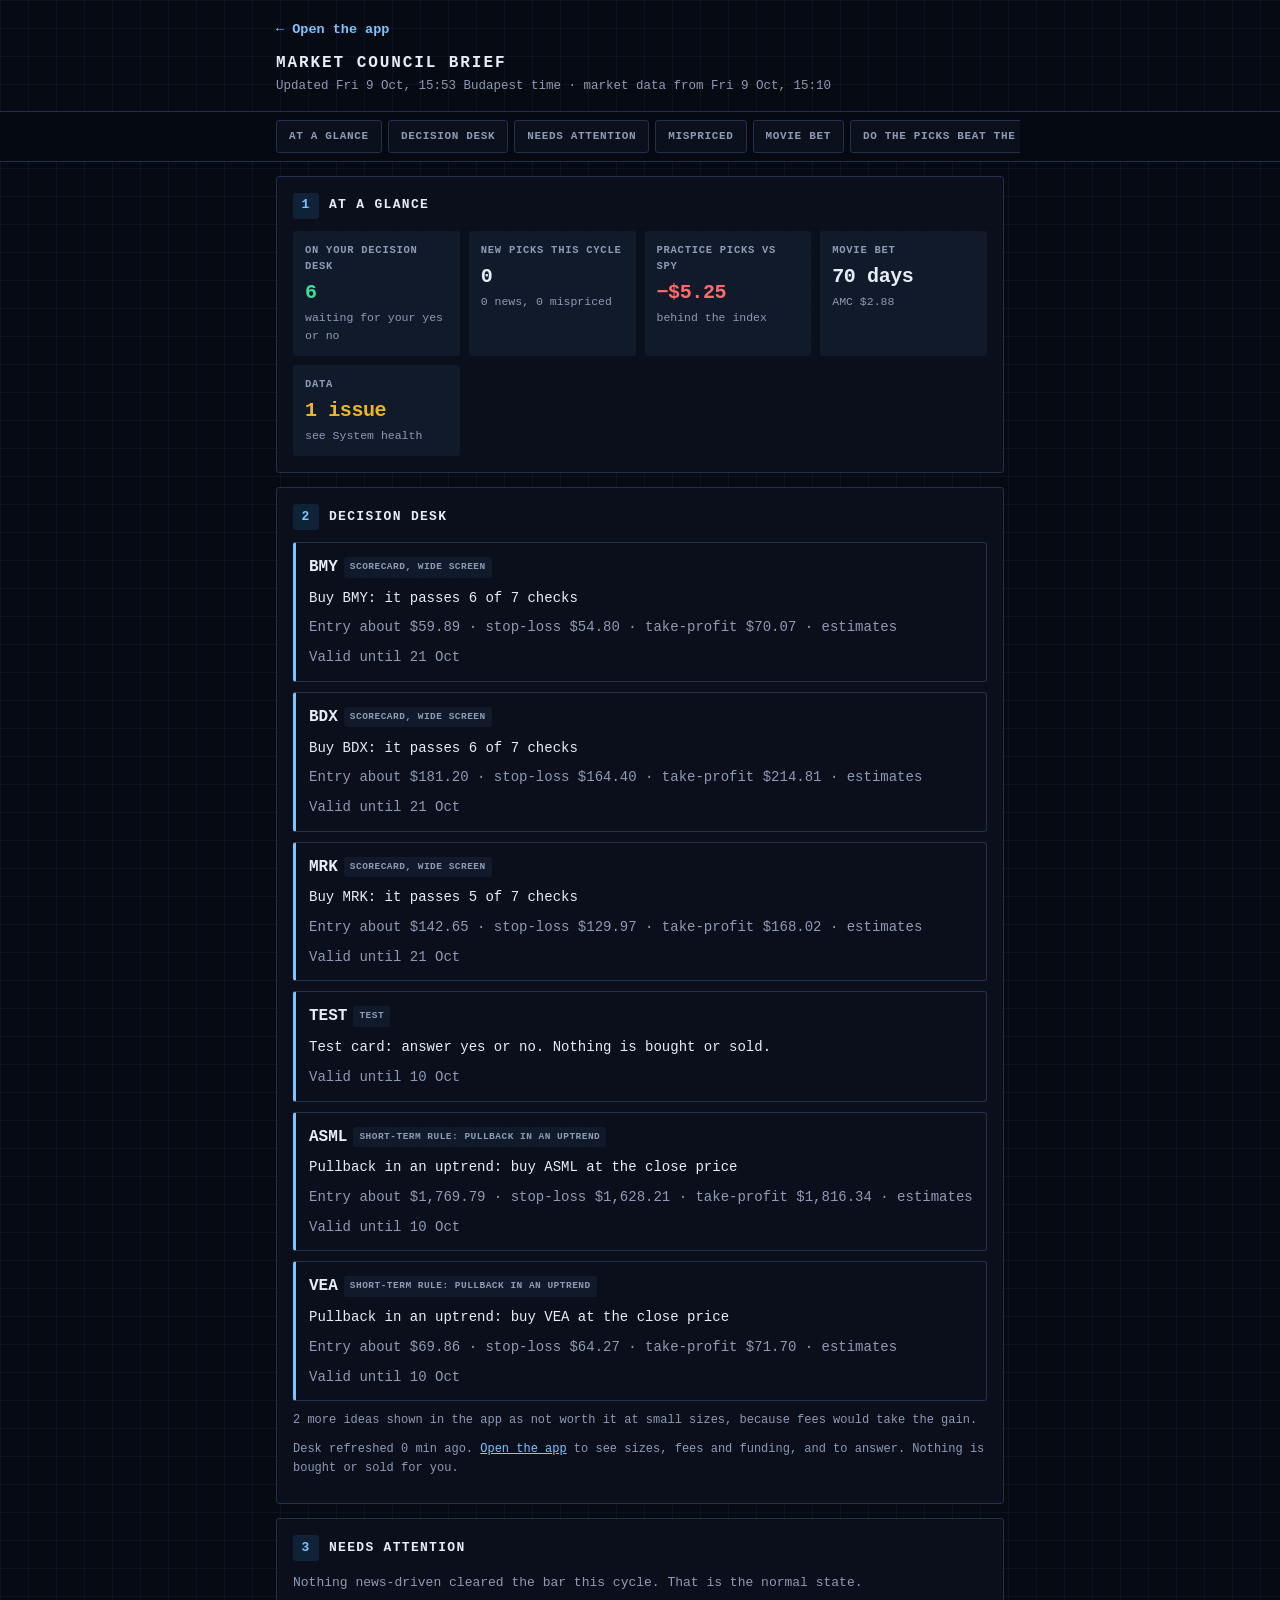
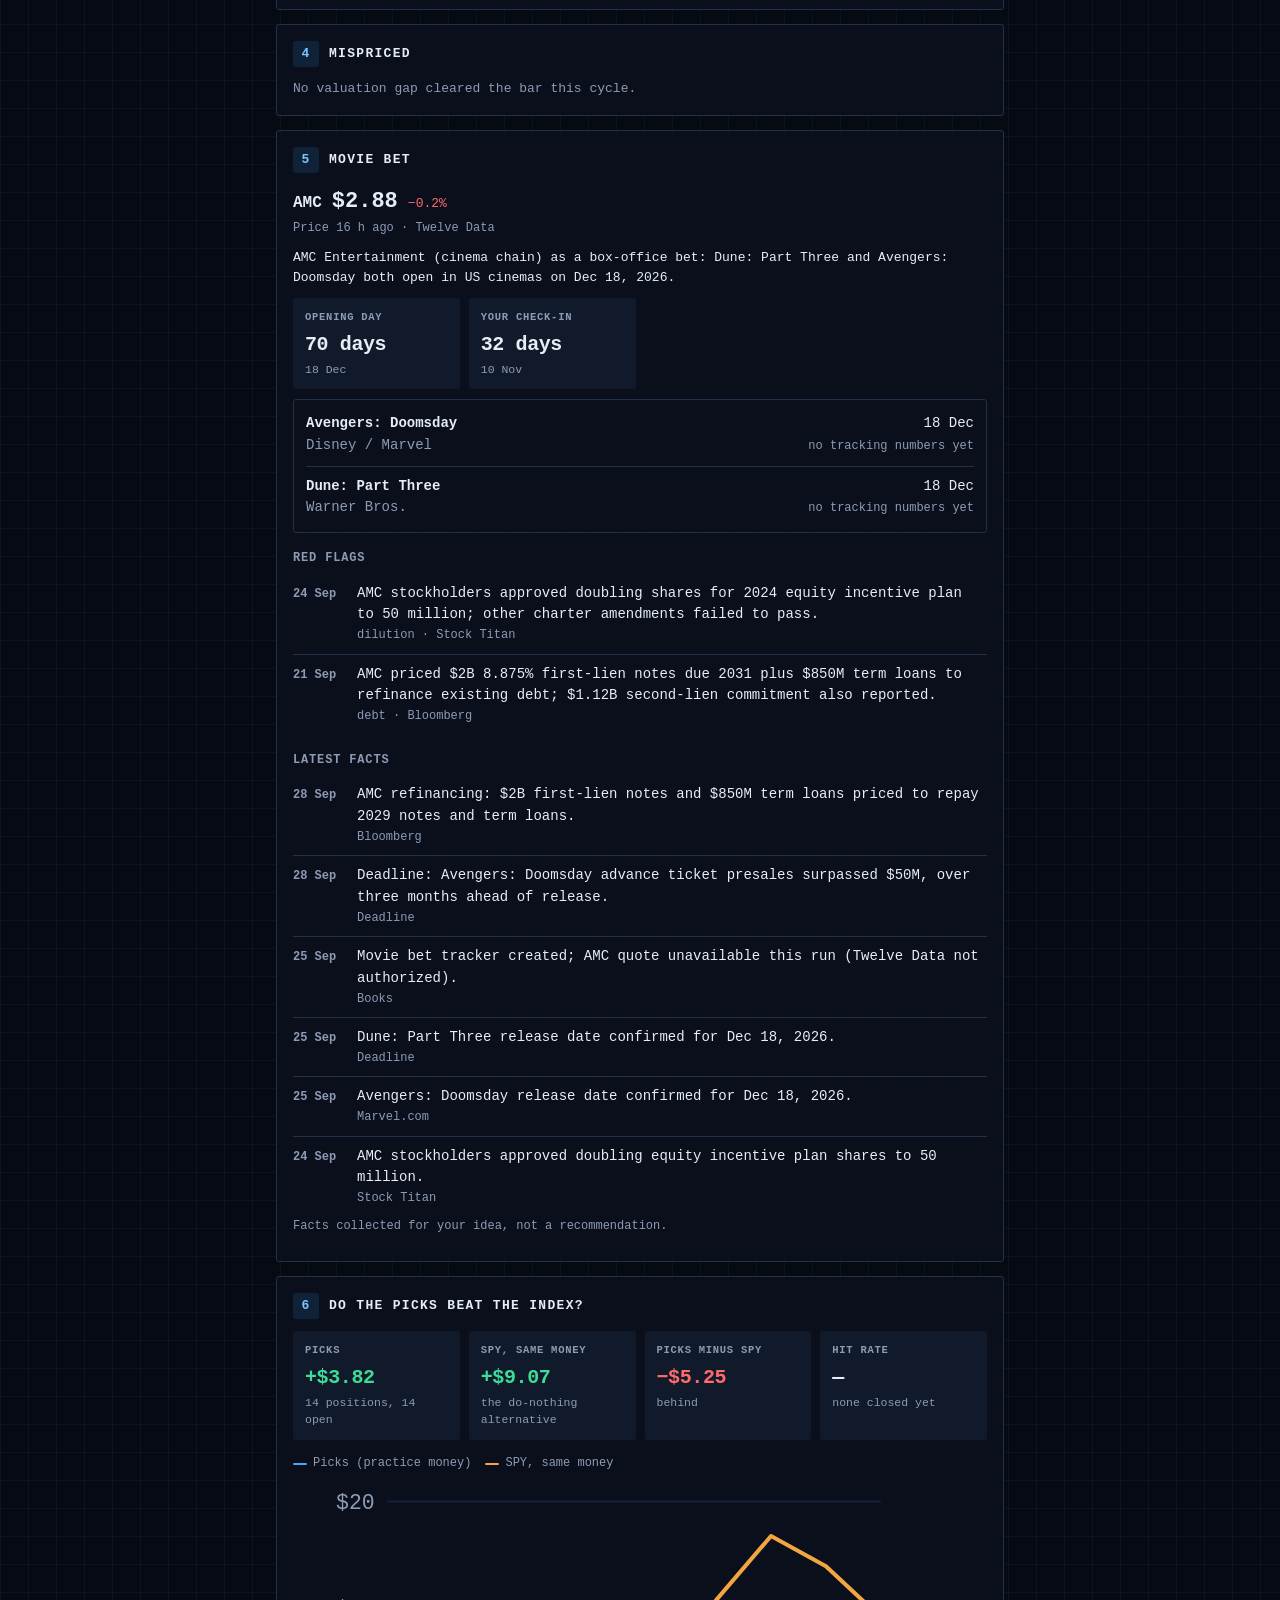
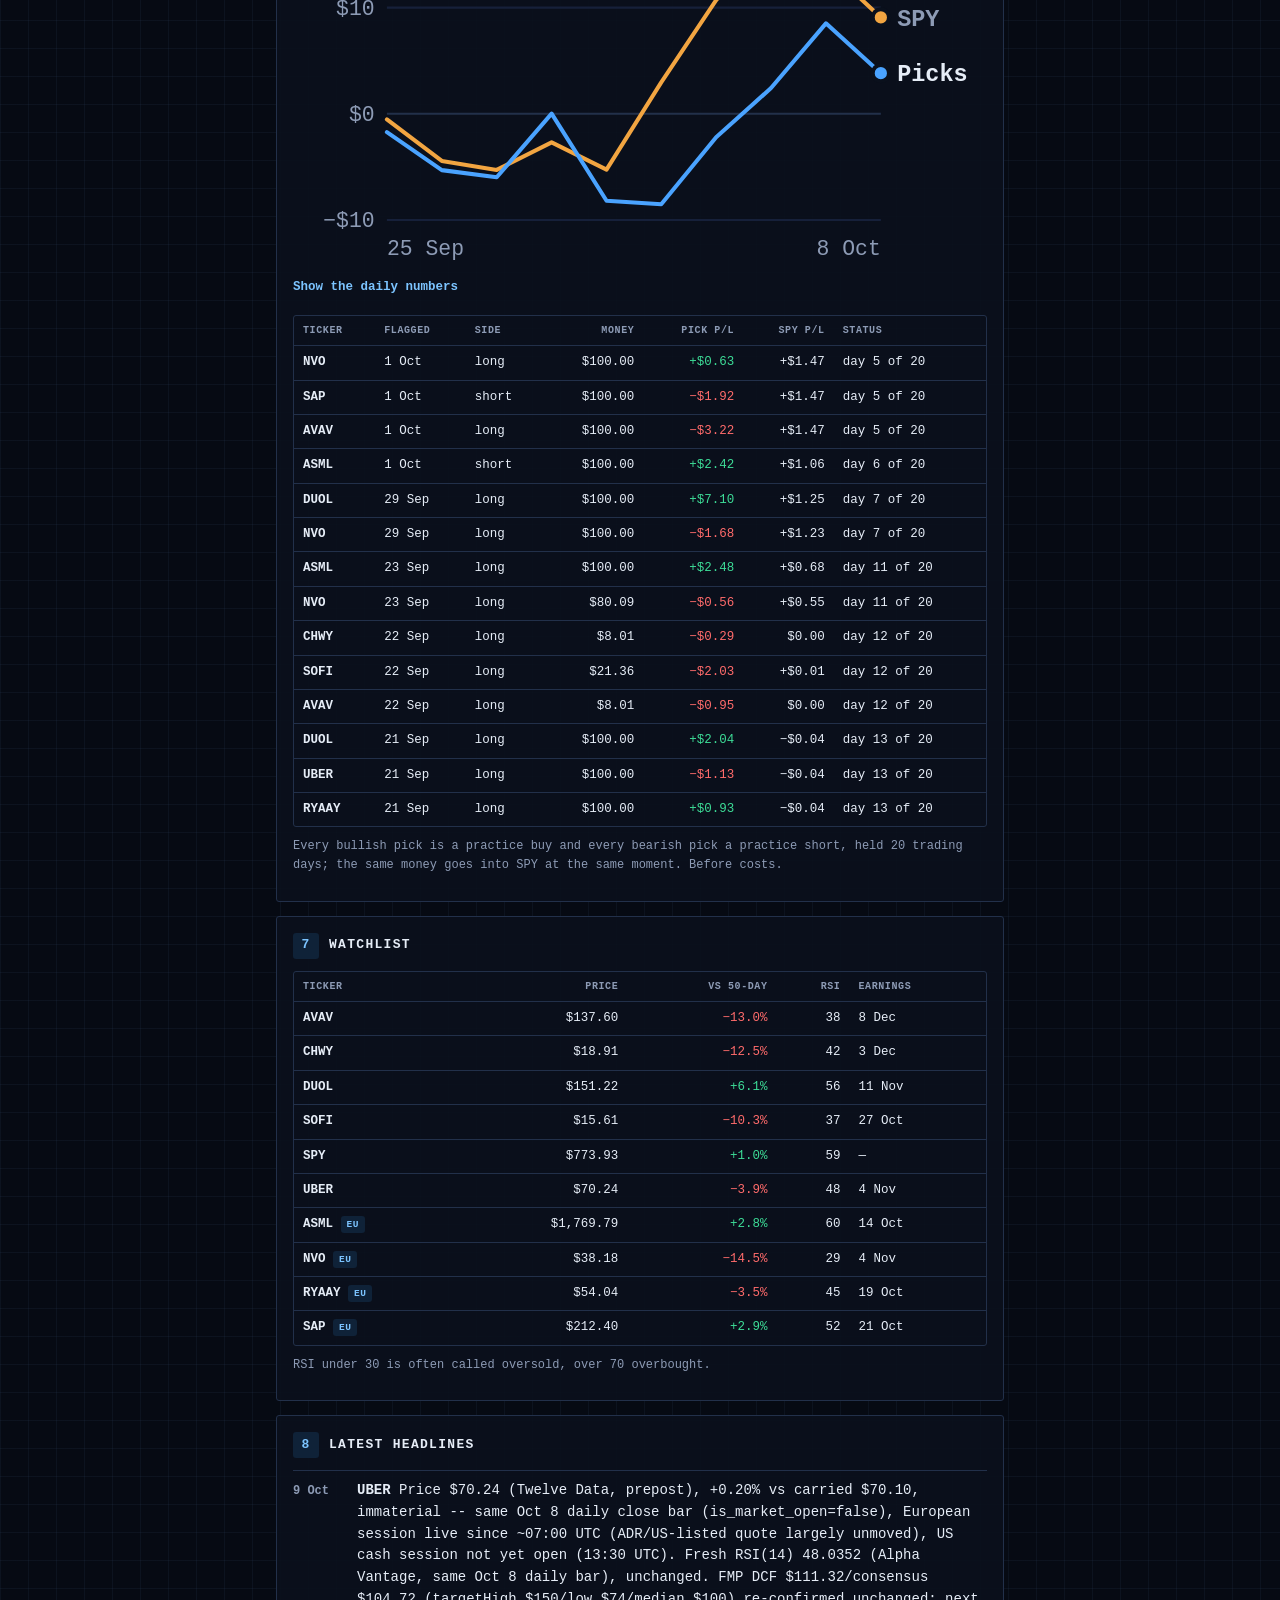
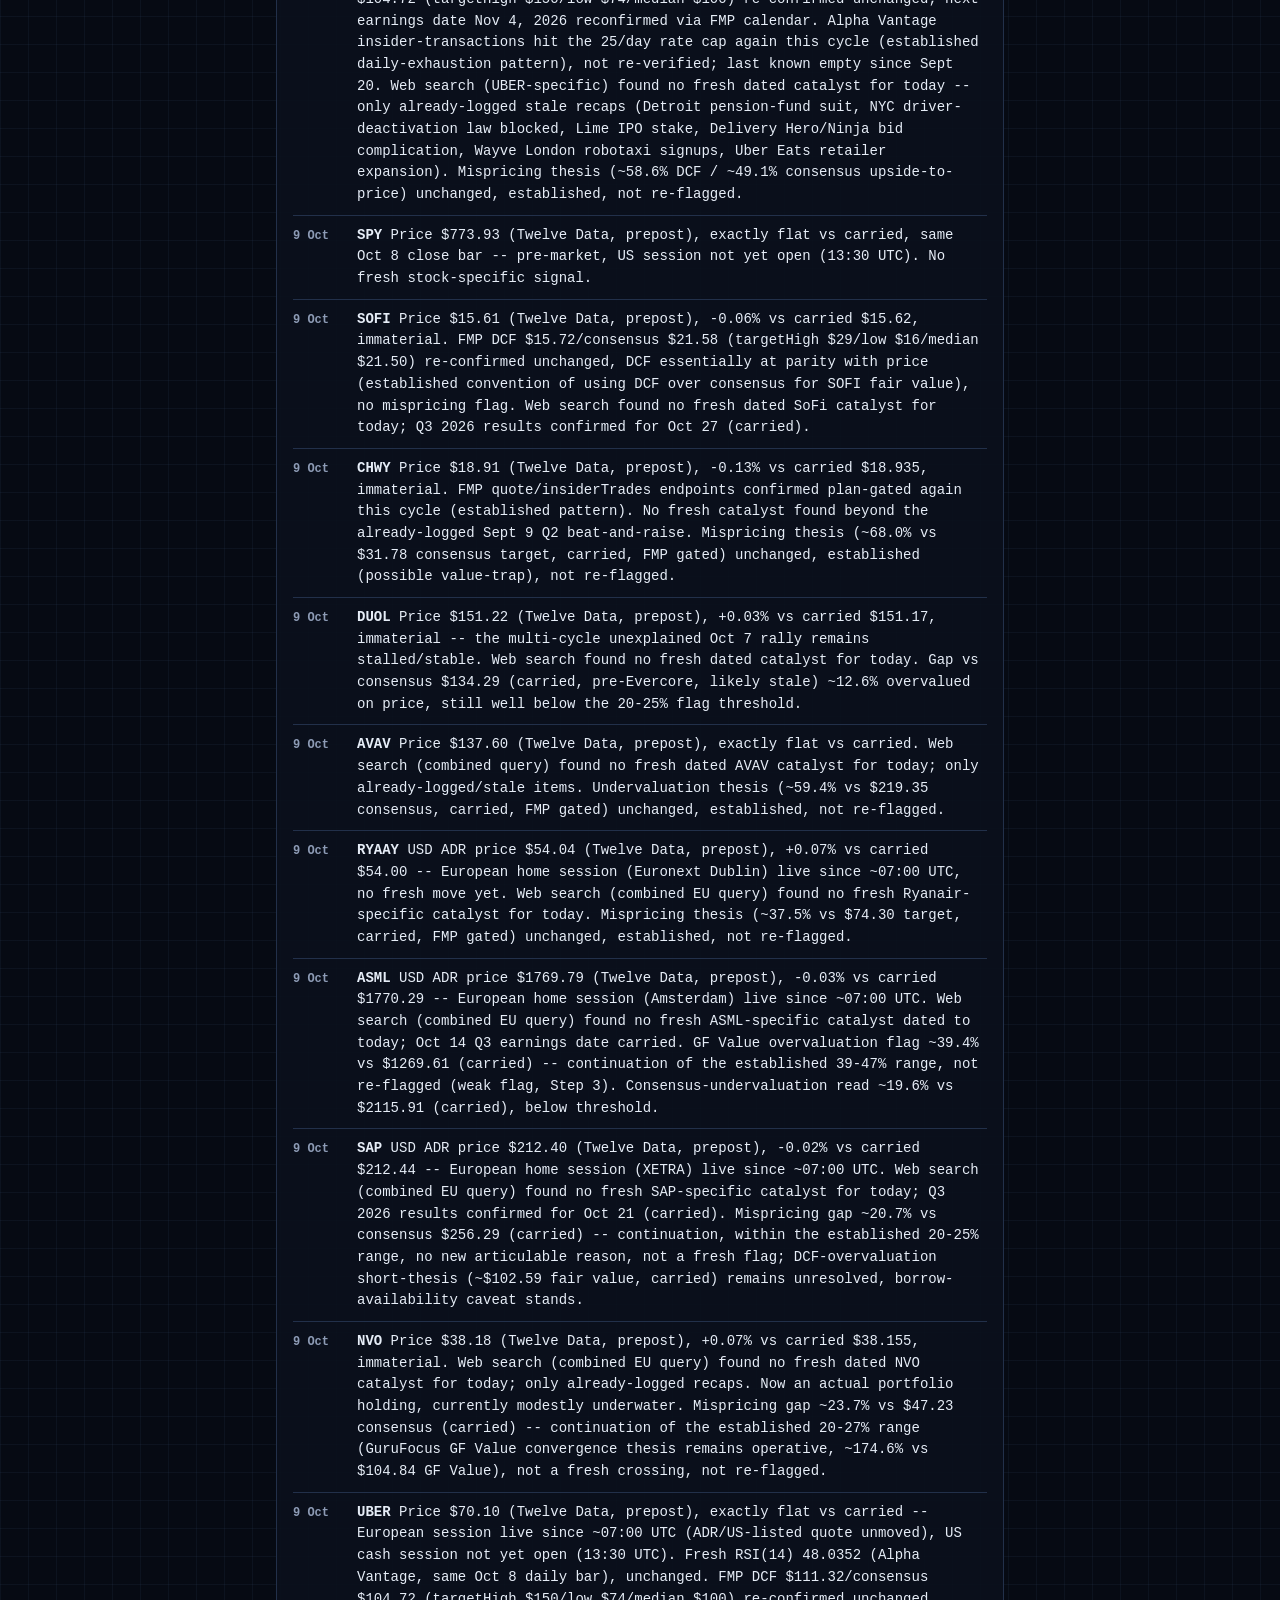
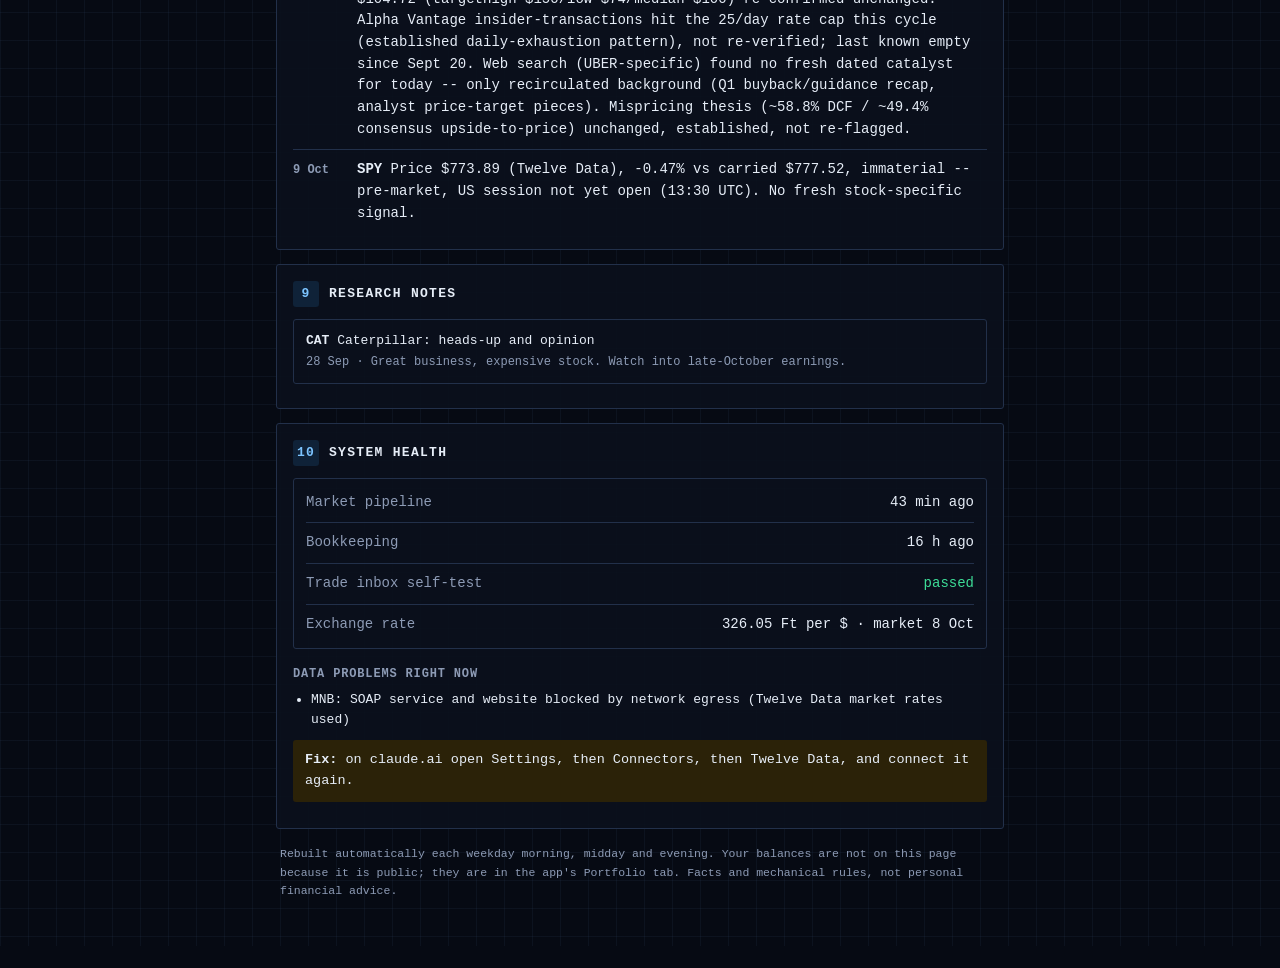
==== commit 9c1f5fee: "Engine: results 2026-10-09T13:53Z" ====
--- a/brief/index.html
+++ b/brief/index.html
@@ -111,11 +111,11 @@
 <header>
 <a class="back" href="../#today">&larr; Open the app</a>
 <h1>Market Council brief</h1>
-<div class="sub">Updated Fri 9 Oct, 14:27 Budapest time &middot; market data from Fri 9 Oct, 13:08</div>
+<div class="sub">Updated Fri 9 Oct, 15:53 Budapest time &middot; market data from Fri 9 Oct, 15:10</div>
 </header>
 <nav aria-label="Sections"><div><a href="#glance">At a glance</a><a href="#desk">Decision desk</a><a href="#attention">Needs attention</a><a href="#mispriced">Mispriced</a><a href="#idea">Movie bet</a><a href="#practice">Do the picks beat the index?</a><a href="#watch">Watchlist</a><a href="#news">Latest headlines</a><a href="#research">Research notes</a><a href="#health">System health</a></div></nav>
 <main>
-<section id="glance" class=""><h2><span class="n">1</span>At a glance</h2><div class="tiles"><div class="tile"><div class="tl">On your decision desk</div><div class="tv mono up">6</div><div class="ts">waiting for your yes or no</div></div><div class="tile"><div class="tl">New picks this cycle</div><div class="tv mono ">0</div><div class="ts">0 news, 0 mispriced</div></div><div class="tile"><div class="tl">Practice picks vs SPY</div><div class="tv mono dn">&minus;$5.25</div><div class="ts">behind the index</div></div><div class="tile"><div class="tl">Movie bet</div><div class="tv mono ">70 days</div><div class="ts">AMC $2.88</div></div><div class="tile"><div class="tl">Data</div><div class="tv mono wn">1 issue</div><div class="ts">see System health</div></div></div></section><section id="desk" class=""><h2><span class="n">2</span>Decision desk</h2><div class="pick"><div class="pt"><span class="tk">BMY</span><span class="tag ">Scorecard, wide screen</span></div><p>Buy BMY: it passes 6 of 7 checks</p><p class="note">Entry about $59.89 &middot; stop-loss $54.80 &middot; take-profit $70.07 &middot; estimates</p><p class="note">Valid until 21 Oct</p></div><div class="pick"><div class="pt"><span class="tk">BDX</span><span class="tag ">Scorecard, wide screen</span></div><p>Buy BDX: it passes 5 of 7 checks</p><p class="note">Entry about $181.20 &middot; stop-loss $164.40 &middot; take-profit $214.81 &middot; estimates</p><p class="note">Valid until 21 Oct</p></div><div class="pick"><div class="pt"><span class="tk">MRK</span><span class="tag ">Scorecard, wide screen</span></div><p>Buy MRK: it passes 5 of 7 checks</p><p class="note">Entry about $142.65 &middot; stop-loss $129.97 &middot; take-profit $168.02 &middot; estimates</p><p class="note">Valid until 21 Oct</p></div><div class="pick"><div class="pt"><span class="tk">TEST</span><span class="tag ">Test</span></div><p>Test card: answer yes or no. Nothing is bought or sold.</p><p class="note">Valid until 10 Oct</p></div><div class="pick"><div class="pt"><span class="tk">ASML</span><span class="tag ">Short-term rule: Pullback in an uptrend</span></div><p>Pullback in an uptrend: buy ASML at the close price</p><p class="note">Entry about $1,769.79 &middot; stop-loss $1,628.21 &middot; take-profit $1,816.34 &middot; estimates</p><p class="note">Valid until 10 Oct</p></div><div class="pick"><div class="pt"><span class="tk">VEA</span><span class="tag ">Short-term rule: Pullback in an uptrend</span></div><p>Pullback in an uptrend: buy VEA at the close price</p><p class="note">Entry about $69.86 &middot; stop-loss $64.27 &middot; take-profit $71.70 &middot; estimates</p><p class="note">Valid until 10 Oct</p></div><p class="note">2 more ideas shown in the app as not worth it at small sizes, because fees would take the gain.</p><p class="note">Desk refreshed 0 min ago. <a href="../">Open the app</a> to see sizes, fees and funding, and to answer. Nothing is bought or sold for you.</p></section><section id="attention" class=""><h2><span class="n">3</span>Needs attention</h2><p class="empty">Nothing news-driven cleared the bar this cycle. That is the normal state.</p></section><section id="mispriced" class=""><h2><span class="n">4</span>Mispriced</h2><p class="empty">No valuation gap cleared the bar this cycle.</p></section><section id="idea" class=""><h2><span class="n">5</span>Movie bet</h2><div class="prh"><span class="tk">AMC</span><span class="mono big2">$2.88</span> <span class="mono dn">&minus;0.2%</span></div><p class="note">Price 15 h ago &middot; Twelve Data</p><p>AMC Entertainment (cinema chain) as a box-office bet: Dune: Part Three and Avengers: Doomsday both open in US cinemas on Dec 18, 2026.</p><div class="tiles"><div class="tile"><div class="tl">Opening day</div><div class="tv mono ">70 days</div><div class="ts">18 Dec</div></div><div class="tile"><div class="tl">Your check-in</div><div class="tv mono ">32 days</div><div class="ts">10 Nov</div></div></div><div class="box"><div class="kv"><span><b>Avengers: Doomsday</b><br>Disney / Marvel</span><span class="r">18 Dec<br><span class="note">no tracking numbers yet</span></span></div><div class="kv"><span><b>Dune: Part Three</b><br>Warner Bros.</span><span class="r">18 Dec<br><span class="note">no tracking numbers yet</span></span></div></div><h3>Red flags</h3><div class="ev"><div class="d">24 Sep</div><div>AMC stockholders approved doubling shares for 2024 equity incentive plan to 50 million; other charter amendments failed to pass.<div class="note">dilution &middot; Stock Titan</div></div></div><div class="ev"><div class="d">21 Sep</div><div>AMC priced $2B 8.875% first-lien notes due 2031 plus $850M term loans to refinance existing debt; $1.12B second-lien commitment also reported.<div class="note">debt &middot; Bloomberg</div></div></div><h3>Latest facts</h3><div class="ev"><div class="d">28 Sep</div><div>AMC refinancing: $2B first-lien notes and $850M term loans priced to repay 2029 notes and term loans.<div class="note">Bloomberg</div></div></div><div class="ev"><div class="d">28 Sep</div><div>Deadline: Avengers: Doomsday advance ticket presales surpassed $50M, over three months ahead of release.<div class="note">Deadline</div></div></div><div class="ev"><div class="d">25 Sep</div><div>Movie bet tracker created; AMC quote unavailable this run (Twelve Data not authorized).<div class="note">Books</div></div></div><div class="ev"><div class="d">25 Sep</div><div>Dune: Part Three release date confirmed for Dec 18, 2026.<div class="note">Deadline</div></div></div><div class="ev"><div class="d">25 Sep</div><div>Avengers: Doomsday release date confirmed for Dec 18, 2026.<div class="note">Marvel.com</div></div></div><div class="ev"><div class="d">24 Sep</div><div>AMC stockholders approved doubling equity incentive plan shares to 50 million.<div class="note">Stock Titan</div></div></div><p class="note">Facts collected for your idea, not a recommendation.</p></section><section id="practice" class=""><h2><span class="n">6</span>Do the picks beat the index?</h2><div class="tiles"><div class="tile"><div class="tl">Picks</div><div class="tv mono up">+$3.82</div><div class="ts">14 positions, 14 open</div></div><div class="tile"><div class="tl">SPY, same money</div><div class="tv mono up">+$9.07</div><div class="ts">the do-nothing alternative</div></div><div class="tile"><div class="tl">Picks minus SPY</div><div class="tv mono dn">&minus;$5.25</div><div class="ts">behind</div></div><div class="tile"><div class="tl">Hit rate</div><div class="tv mono ">&mdash;</div><div class="ts">none closed yet</div></div></div><div class="legend"><span><i style="background:var(--s1)"></i>Picks (practice money)</span><span><i style="background:var(--s2)"></i>SPY, same money</span></div><div class="chart"><svg viewBox="0 0 340 190" role="img" aria-label="Practice picks versus SPY, cumulative dollars"><line class="gl" x1="46" x2="288" y1="168.0" y2="168.0"/><text class="ax" x="40" y="168.0" dy="3.5" text-anchor="end">&minus;$10</text><line class="gl z" x1="46" x2="288" y1="116.0" y2="116.0"/><text class="ax" x="40" y="116.0" dy="3.5" text-anchor="end">$0</text><line class="gl" x1="46" x2="288" y1="64.0" y2="64.0"/><text class="ax" x="40" y="64.0" dy="3.5" text-anchor="end">$10</text><line class="gl" x1="46" x2="288" y1="12.0" y2="12.0"/><text class="ax" x="40" y="12.0" dy="3.5" text-anchor="end">$20</text><text class="ax" x="46" y="185">25 Sep</text><text class="ax" x="288" y="185" text-anchor="end">8 Oct</text><path d="M46.0 118.8 L72.9 139.1 L99.8 143.5 L126.7 130.0 L153.6 143.4 L180.4 100.6 L207.3 60.3 L234.2 28.9 L261.1 43.7 L288.0 68.8" fill="none" style="stroke:var(--s2)" stroke-width="2" stroke-linejoin="round" stroke-linecap="round"/><path d="M46.0 125.0 L72.9 143.6 L99.8 147.1 L126.7 115.9 L153.6 158.6 L180.4 160.3 L207.3 127.5 L234.2 103.4 L261.1 71.7 L288.0 96.1" fill="none" style="stroke:var(--s1)" stroke-width="2" stroke-linejoin="round" stroke-linecap="round"/><circle cx="288.0" cy="68.8" r="4" style="fill:var(--s2);stroke:var(--sf)" stroke-width="2"/><circle cx="288.0" cy="96.1" r="4" style="fill:var(--s1);stroke:var(--sf)" stroke-width="2"/><text class="lbl" x="296.0" y="96.1" dy="4">Picks</text><text class="lbl dim" x="296.0" y="68.8" dy="4">SPY</text></svg></div><details><summary>Show the daily numbers</summary><div class="tw"><table><thead><tr><th>Day</th><th class="r">Picks</th><th class="r">SPY</th></tr></thead><tbody><tr><td>8 Oct</td><td class="r">+$3.82</td><td class="r">+$9.07</td></tr><tr><td>7 Oct</td><td class="r">+$8.52</td><td class="r">+$13.90</td></tr><tr><td>6 Oct</td><td class="r">+$2.42</td><td class="r">+$16.75</td></tr><tr><td>5 Oct</td><td class="r">&minus;$2.21</td><td class="r">+$10.72</td></tr><tr><td>2 Oct</td><td class="r">&minus;$8.52</td><td class="r">+$2.97</td></tr><tr><td>1 Oct</td><td class="r">&minus;$8.20</td><td class="r">&minus;$5.26</td></tr><tr><td>30 Sep</td><td class="r">+$0.02</td><td class="r">&minus;$2.70</td></tr><tr><td>29 Sep</td><td class="r">&minus;$5.99</td><td class="r">&minus;$5.29</td></tr><tr><td>28 Sep</td><td class="r">&minus;$5.30</td><td class="r">&minus;$4.44</td></tr><tr><td>25 Sep</td><td class="r">&minus;$1.74</td><td class="r">&minus;$0.54</td></tr></tbody></table></div></details><div class="tw"><table><thead><tr><th>Ticker</th><th>Flagged</th><th>Side</th><th class="r">Money</th><th class="r">Pick P/L</th><th class="r">SPY P/L</th><th>Status</th></tr></thead><tbody><tr><td><b>NVO</b></td><td>1 Oct</td><td>long</td><td class="r">$100.00</td><td class="r up">+$0.63</td><td class="r">+$1.47</td><td>day 5 of 20</td></tr><tr><td><b>SAP</b></td><td>1 Oct</td><td>short</td><td class="r">$100.00</td><td class="r dn">&minus;$1.92</td><td class="r">+$1.47</td><td>day 5 of 20</td></tr><tr><td><b>AVAV</b></td><td>1 Oct</td><td>long</td><td class="r">$100.00</td><td class="r dn">&minus;$3.22</td><td class="r">+$1.47</td><td>day 5 of 20</td></tr><tr><td><b>ASML</b></td><td>1 Oct</td><td>short</td><td class="r">$100.00</td><td class="r up">+$2.42</td><td class="r">+$1.06</td><td>day 6 of 20</td></tr><tr><td><b>DUOL</b></td><td>29 Sep</td><td>long</td><td class="r">$100.00</td><td class="r up">+$7.10</td><td class="r">+$1.25</td><td>day 7 of 20</td></tr><tr><td><b>NVO</b></td><td>29 Sep</td><td>long</td><td class="r">$100.00</td><td class="r dn">&minus;$1.68</td><td class="r">+$1.23</td><td>day 7 of 20</td></tr><tr><td><b>ASML</b></td><td>23 Sep</td><td>long</td><td class="r">$100.00</td><td class="r up">+$2.48</td><td class="r">+$0.68</td><td>day 11 of 20</td></tr><tr><td><b>NVO</b></td><td>23 Sep</td><td>long</td><td class="r">$80.09</td><td class="r dn">&minus;$0.56</td><td class="r">+$0.55</td><td>day 11 of 20</td></tr><tr><td><b>CHWY</b></td><td>22 Sep</td><td>long</td><td class="r">$8.01</td><td class="r dn">&minus;$0.29</td><td class="r">$0.00</td><td>day 12 of 20</td></tr><tr><td><b>SOFI</b></td><td>22 Sep</td><td>long</td><td class="r">$21.36</td><td class="r dn">&minus;$2.03</td><td class="r">+$0.01</td><td>day 12 of 20</td></tr><tr><td><b>AVAV</b></td><td>22 Sep</td><td>long</td><td class="r">$8.01</td><td class="r dn">&minus;$0.95</td><td class="r">$0.00</td><td>day 12 of 20</td></tr><tr><td><b>DUOL</b></td><td>21 Sep</td><td>long</td><td class="r">$100.00</td><td class="r up">+$2.04</td><td class="r">&minus;$0.04</td><td>day 13 of 20</td></tr><tr><td><b>UBER</b></td><td>21 Sep</td><td>long</td><td class="r">$100.00</td><td class="r dn">&minus;$1.13</td><td class="r">&minus;$0.04</td><td>day 13 of 20</td></tr><tr><td><b>RYAAY</b></td><td>21 Sep</td><td>long</td><td class="r">$100.00</td><td class="r up">+$0.93</td><td class="r">&minus;$0.04</td><td>day 13 of 20</td></tr></tbody></table></div><p class="note">Every bullish pick is a practice buy and every bearish pick a practice short, held 20 trading days; the same money goes into SPY at the same moment. Before costs.</p></section><section id="watch" class=""><h2><span class="n">7</span>Watchlist</h2><div class="tw"><table><thead><tr><th>Ticker</th><th class="r">Price</th><th class="r">vs 50-day</th><th class="r">RSI</th><th>Earnings</th></tr></thead><tbody><tr><td><b>AVAV</b></td><td class="r mono">$137.60</td><td class="r dn">&minus;13.0%</td><td class="r">38</td><td>8 Dec</td></tr><tr><td><b>CHWY</b></td><td class="r mono">$18.93</td><td class="r dn">&minus;12.4%</td><td class="r">42</td><td>3 Dec</td></tr><tr><td><b>DUOL</b></td><td class="r mono">$151.17</td><td class="r up">+6.1%</td><td class="r">56</td><td>11 Nov</td></tr><tr><td><b>SOFI</b></td><td class="r mono">$15.62</td><td class="r dn">&minus;10.2%</td><td class="r">37</td><td>27 Oct</td></tr><tr><td><b>SPY</b></td><td class="r mono">$773.89</td><td class="r up">+1.0%</td><td class="r">59</td><td>&mdash;</td></tr><tr><td><b>UBER</b></td><td class="r mono">$70.10</td><td class="r dn">&minus;4.1%</td><td class="r">48</td><td>4 Nov</td></tr><tr><td><b>ASML</b> <span class="tag eu">EU</span></td><td class="r mono">$1,770.29</td><td class="r up">+2.8%</td><td class="r">60</td><td>14 Oct</td></tr><tr><td><b>NVO</b> <span class="tag eu">EU</span></td><td class="r mono">$38.16</td><td class="r dn">&minus;14.6%</td><td class="r">29</td><td>4 Nov</td></tr><tr><td><b>RYAAY</b> <span class="tag eu">EU</span></td><td class="r mono">$54.00</td><td class="r dn">&minus;3.6%</td><td class="r">45</td><td>19 Oct</td></tr><tr><td><b>SAP</b> <span class="tag eu">EU</span></td><td class="r mono">$212.44</td><td class="r up">+2.9%</td><td class="r">52</td><td>21 Oct</td></tr></tbody></table></div><p class="note">RSI under 30 is often called oversold, over 70 overbought.</p></section><section id="news" class=""><h2><span class="n">8</span>Latest headlines</h2><div class="ev"><div class="d">9 Oct</div><div><b>UBER</b> Price $70.10 (Twelve Data, prepost), exactly flat vs carried -- European session live since ~07:00 UTC (ADR/US-listed quote unmoved), US cash session not yet open (13:30 UTC). Fresh RSI(14) 48.0352 (Alpha Vantage, same Oct 8 daily bar), unchanged. FMP DCF $111.32/consensus $104.72 (targetHigh $150/low $74/median $100) re-confirmed unchanged. Alpha Vantage insider-transactions hit the 25/day rate cap this cycle (established daily-exhaustion pattern), not re-verified; last known empty since Sept 20. Web search (UBER-specific) found no fresh dated catalyst for today -- only recirculated background (Q1 buyback/guidance recap, analyst price-target pieces). Mispricing thesis (~58.8% DCF / ~49.4% consensus upside-to-price) unchanged, established, not re-flagged.</div></div><div class="ev"><div class="d">9 Oct</div><div><b>SPY</b> Price $773.89 (Twelve Data), -0.47% vs carried $777.52, immaterial -- pre-market, US session not yet open (13:30 UTC). No fresh stock-specific signal.</div></div><div class="ev"><div class="d">9 Oct</div><div><b>SOFI</b> Price $15.62 (Twelve Data), +0.06% vs carried $15.61, immaterial. FMP DCF $15.72/consensus $21.58 re-confirmed unchanged, DCF essentially at parity with price (established convention of using DCF over consensus for SOFI fair value), no mispricing flag. Web search (combined SOFI/CHWY/DUOL/AVAV query) found no fresh dated SoFi catalyst for today.</div></div><div class="ev"><div class="d">9 Oct</div><div><b>CHWY</b> Price $18.935 (Twelve Data), exactly flat vs carried. No fresh catalyst found beyond the already-logged Sept 9 Q2 beat-and-raise; FMP dcf-advanced/price-target-consensus remain plan-gated for this symbol (established pattern). Mispricing thesis (~67.9% vs $31.78 consensus target, carried) unchanged, established (possible value-trap), not re-flagged.</div></div><div class="ev"><div class="d">9 Oct</div><div><b>DUOL</b> Price $151.17 (Twelve Data), -0.55% vs carried $152.00, immaterial. Web search (combined query) found no fresh dated catalyst for today. Gap vs consensus $134.29 (carried, pre-Evercore, likely stale) ~12.6% overvalued on price, still well below the 20-25% flag threshold.</div></div><div class="ev"><div class="d">9 Oct</div><div><b>AVAV</b> Price $137.60 (Twelve Data), essentially flat vs carried $137.62. Web search (combined query) surfaced only undated/stale items (June 2026 earnings-beat recap, an undated JPMorgan Overweight/$320-target piece inconsistent with the confirmed flat structured price, disregarded, not newly logged as it doesn&#x27;t meet the dedupe bar). Undervaluation thesis (~59.4% vs $219.35 consensus, carried, FMP gated) unchanged, established, not re-flagged.</div></div><div class="ev"><div class="d">9 Oct</div><div><b>RYAAY</b> USD ADR price $54.00 (Twelve Data), -0.07% vs carried $54.04 -- European home session (Euronext Dublin) live since ~07:00 UTC. Web search (combined EU query) found no fresh Ryanair-specific catalyst for today. Mispricing thesis (~37.6% vs $74.30 target, carried, FMP gated) unchanged, established, not re-flagged.</div></div><div class="ev"><div class="d">9 Oct</div><div><b>ASML</b> USD ADR price $1770.29 (Twelve Data), -0.27% vs carried $1775.00 -- European home session (Amsterdam) live since ~07:00 UTC. Web search (combined EU query) found only older background (June 2026 EUR580B market-cap record); nothing dated to today. GF Value overvaluation flag ~39.1% vs $1269.61 (carried) -- continuation of the established 39-47% range, not re-flagged (weak flag, Step 3). Consensus-undervaluation read ~19.5% vs $2115.91 (carried), below threshold. Oct 14 Q3 earnings date carried.</div></div><div class="ev"><div class="d">9 Oct</div><div><b>SAP</b> USD ADR price $212.44 (Twelve Data), exactly flat vs carried -- European home session (XETRA) live since ~07:00 UTC. Web search (combined EU query) found no fresh SAP-specific catalyst for today; Q3 2026 results confirmed for Oct 21 (carried). Mispricing gap ~20.7% vs consensus $256.29 (carried) -- continuation, within the established 20-25% range, no new articulable reason, not a fresh flag; DCF-overvaluation short-thesis (~$102.59 fair value, carried) remains unresolved, borrow-availability caveat stands.</div></div><div class="ev"><div class="d">9 Oct</div><div><b>NVO</b> Price $38.155 (Twelve Data), exactly flat vs carried. Web search (combined EU query) found no fresh dated NVO catalyst for today; only already-logged recaps. Now an actual portfolio holding, currently modestly underwater. Mispricing gap ~23.8% vs $47.23 consensus (carried) -- continuation of the established 20-27% range (GuruFocus GF Value convergence thesis remains operative, ~174.6% vs $104.84 GF Value), not a fresh crossing, not re-flagged.</div></div><div class="ev"><div class="d">9 Oct</div><div><b>UBER</b> Price $70.10 (Twelve Data, prepost), exactly flat vs carried -- European session live since ~07:00 UTC (ADR/US-listed quote unmoved), US cash session not yet open (13:30 UTC). Fresh RSI(14) 48.035223 (Twelve Data, same Oct 8 daily bar), unchanged. FMP DCF $111.32/consensus $104.72 (targetHigh $150/low $74/median $100) re-confirmed essentially unchanged; next earnings date Nov 4, 2026 reconfirmed via FMP calendar. Alpha Vantage insider-transactions check hit the 25/day rate cap this cycle (established daily-exhaustion pattern), not re-verified; last known empty since Sept 20. Web search (UBER-specific) found no fresh dated catalyst for today -- only already-logged stale recaps. Mispricing thesis (~58.8% DCF / ~49.4% consensus upside-to-price) unchanged, established, not re-flagged.</div></div><div class="ev"><div class="d">9 Oct</div><div><b>SPY</b> Price $777.52 (Twelve Data, prepost), +0.40% vs carried $774.46, immaterial -- pre-market, US session not yet open (13:30 UTC). No fresh stock-specific signal.</div></div></section><section id="research" class=""><h2><span class="n">9</span>Research notes</h2><a class="note-link" href="../research/cat-2026-09-28.html"><b>CAT</b> Caterpillar: heads-up and opinion<br><span class="note">28 Sep &middot; Great business, expensive stock. Watch into late-October earnings.</span></a></section><section id="health" class=""><h2><span class="n">10</span>System health</h2><div class="box"><div class="kv"><span>Market pipeline</span><span>1 h ago</span></div><div class="kv"><span>Bookkeeping</span><span>15 h ago</span></div><div class="kv"><span>Trade inbox self-test</span><span class="up">passed</span></div><div class="kv"><span>Exchange rate</span><span>326.05 Ft per $ &middot; market 8 Oct</span></div></div><h3>Data problems right now</h3><ul><li>MNB: SOAP service and website blocked by network egress (Twelve Data market rates used)</li></ul><p class="fix"><b>Fix:</b> on claude.ai open Settings, then Connectors, then Twelve Data, and connect it again.</p></section>
+<section id="glance" class=""><h2><span class="n">1</span>At a glance</h2><div class="tiles"><div class="tile"><div class="tl">On your decision desk</div><div class="tv mono up">6</div><div class="ts">waiting for your yes or no</div></div><div class="tile"><div class="tl">New picks this cycle</div><div class="tv mono ">0</div><div class="ts">0 news, 0 mispriced</div></div><div class="tile"><div class="tl">Practice picks vs SPY</div><div class="tv mono dn">&minus;$5.25</div><div class="ts">behind the index</div></div><div class="tile"><div class="tl">Movie bet</div><div class="tv mono ">70 days</div><div class="ts">AMC $2.88</div></div><div class="tile"><div class="tl">Data</div><div class="tv mono wn">1 issue</div><div class="ts">see System health</div></div></div></section><section id="desk" class=""><h2><span class="n">2</span>Decision desk</h2><div class="pick"><div class="pt"><span class="tk">BMY</span><span class="tag ">Scorecard, wide screen</span></div><p>Buy BMY: it passes 6 of 7 checks</p><p class="note">Entry about $59.89 &middot; stop-loss $54.80 &middot; take-profit $70.07 &middot; estimates</p><p class="note">Valid until 21 Oct</p></div><div class="pick"><div class="pt"><span class="tk">BDX</span><span class="tag ">Scorecard, wide screen</span></div><p>Buy BDX: it passes 6 of 7 checks</p><p class="note">Entry about $181.20 &middot; stop-loss $164.40 &middot; take-profit $214.81 &middot; estimates</p><p class="note">Valid until 21 Oct</p></div><div class="pick"><div class="pt"><span class="tk">MRK</span><span class="tag ">Scorecard, wide screen</span></div><p>Buy MRK: it passes 5 of 7 checks</p><p class="note">Entry about $142.65 &middot; stop-loss $129.97 &middot; take-profit $168.02 &middot; estimates</p><p class="note">Valid until 21 Oct</p></div><div class="pick"><div class="pt"><span class="tk">TEST</span><span class="tag ">Test</span></div><p>Test card: answer yes or no. Nothing is bought or sold.</p><p class="note">Valid until 10 Oct</p></div><div class="pick"><div class="pt"><span class="tk">ASML</span><span class="tag ">Short-term rule: Pullback in an uptrend</span></div><p>Pullback in an uptrend: buy ASML at the close price</p><p class="note">Entry about $1,769.79 &middot; stop-loss $1,628.21 &middot; take-profit $1,816.34 &middot; estimates</p><p class="note">Valid until 10 Oct</p></div><div class="pick"><div class="pt"><span class="tk">VEA</span><span class="tag ">Short-term rule: Pullback in an uptrend</span></div><p>Pullback in an uptrend: buy VEA at the close price</p><p class="note">Entry about $69.86 &middot; stop-loss $64.27 &middot; take-profit $71.70 &middot; estimates</p><p class="note">Valid until 10 Oct</p></div><p class="note">2 more ideas shown in the app as not worth it at small sizes, because fees would take the gain.</p><p class="note">Desk refreshed 0 min ago. <a href="../">Open the app</a> to see sizes, fees and funding, and to answer. Nothing is bought or sold for you.</p></section><section id="attention" class=""><h2><span class="n">3</span>Needs attention</h2><p class="empty">Nothing news-driven cleared the bar this cycle. That is the normal state.</p></section><section id="mispriced" class=""><h2><span class="n">4</span>Mispriced</h2><p class="empty">No valuation gap cleared the bar this cycle.</p></section><section id="idea" class=""><h2><span class="n">5</span>Movie bet</h2><div class="prh"><span class="tk">AMC</span><span class="mono big2">$2.88</span> <span class="mono dn">&minus;0.2%</span></div><p class="note">Price 16 h ago &middot; Twelve Data</p><p>AMC Entertainment (cinema chain) as a box-office bet: Dune: Part Three and Avengers: Doomsday both open in US cinemas on Dec 18, 2026.</p><div class="tiles"><div class="tile"><div class="tl">Opening day</div><div class="tv mono ">70 days</div><div class="ts">18 Dec</div></div><div class="tile"><div class="tl">Your check-in</div><div class="tv mono ">32 days</div><div class="ts">10 Nov</div></div></div><div class="box"><div class="kv"><span><b>Avengers: Doomsday</b><br>Disney / Marvel</span><span class="r">18 Dec<br><span class="note">no tracking numbers yet</span></span></div><div class="kv"><span><b>Dune: Part Three</b><br>Warner Bros.</span><span class="r">18 Dec<br><span class="note">no tracking numbers yet</span></span></div></div><h3>Red flags</h3><div class="ev"><div class="d">24 Sep</div><div>AMC stockholders approved doubling shares for 2024 equity incentive plan to 50 million; other charter amendments failed to pass.<div class="note">dilution &middot; Stock Titan</div></div></div><div class="ev"><div class="d">21 Sep</div><div>AMC priced $2B 8.875% first-lien notes due 2031 plus $850M term loans to refinance existing debt; $1.12B second-lien commitment also reported.<div class="note">debt &middot; Bloomberg</div></div></div><h3>Latest facts</h3><div class="ev"><div class="d">28 Sep</div><div>AMC refinancing: $2B first-lien notes and $850M term loans priced to repay 2029 notes and term loans.<div class="note">Bloomberg</div></div></div><div class="ev"><div class="d">28 Sep</div><div>Deadline: Avengers: Doomsday advance ticket presales surpassed $50M, over three months ahead of release.<div class="note">Deadline</div></div></div><div class="ev"><div class="d">25 Sep</div><div>Movie bet tracker created; AMC quote unavailable this run (Twelve Data not authorized).<div class="note">Books</div></div></div><div class="ev"><div class="d">25 Sep</div><div>Dune: Part Three release date confirmed for Dec 18, 2026.<div class="note">Deadline</div></div></div><div class="ev"><div class="d">25 Sep</div><div>Avengers: Doomsday release date confirmed for Dec 18, 2026.<div class="note">Marvel.com</div></div></div><div class="ev"><div class="d">24 Sep</div><div>AMC stockholders approved doubling equity incentive plan shares to 50 million.<div class="note">Stock Titan</div></div></div><p class="note">Facts collected for your idea, not a recommendation.</p></section><section id="practice" class=""><h2><span class="n">6</span>Do the picks beat the index?</h2><div class="tiles"><div class="tile"><div class="tl">Picks</div><div class="tv mono up">+$3.82</div><div class="ts">14 positions, 14 open</div></div><div class="tile"><div class="tl">SPY, same money</div><div class="tv mono up">+$9.07</div><div class="ts">the do-nothing alternative</div></div><div class="tile"><div class="tl">Picks minus SPY</div><div class="tv mono dn">&minus;$5.25</div><div class="ts">behind</div></div><div class="tile"><div class="tl">Hit rate</div><div class="tv mono ">&mdash;</div><div class="ts">none closed yet</div></div></div><div class="legend"><span><i style="background:var(--s1)"></i>Picks (practice money)</span><span><i style="background:var(--s2)"></i>SPY, same money</span></div><div class="chart"><svg viewBox="0 0 340 190" role="img" aria-label="Practice picks versus SPY, cumulative dollars"><line class="gl" x1="46" x2="288" y1="168.0" y2="168.0"/><text class="ax" x="40" y="168.0" dy="3.5" text-anchor="end">&minus;$10</text><line class="gl z" x1="46" x2="288" y1="116.0" y2="116.0"/><text class="ax" x="40" y="116.0" dy="3.5" text-anchor="end">$0</text><line class="gl" x1="46" x2="288" y1="64.0" y2="64.0"/><text class="ax" x="40" y="64.0" dy="3.5" text-anchor="end">$10</text><line class="gl" x1="46" x2="288" y1="12.0" y2="12.0"/><text class="ax" x="40" y="12.0" dy="3.5" text-anchor="end">$20</text><text class="ax" x="46" y="185">25 Sep</text><text class="ax" x="288" y="185" text-anchor="end">8 Oct</text><path d="M46.0 118.8 L72.9 139.1 L99.8 143.5 L126.7 130.0 L153.6 143.4 L180.4 100.6 L207.3 60.3 L234.2 28.9 L261.1 43.7 L288.0 68.8" fill="none" style="stroke:var(--s2)" stroke-width="2" stroke-linejoin="round" stroke-linecap="round"/><path d="M46.0 125.0 L72.9 143.6 L99.8 147.1 L126.7 115.9 L153.6 158.6 L180.4 160.3 L207.3 127.5 L234.2 103.4 L261.1 71.7 L288.0 96.1" fill="none" style="stroke:var(--s1)" stroke-width="2" stroke-linejoin="round" stroke-linecap="round"/><circle cx="288.0" cy="68.8" r="4" style="fill:var(--s2);stroke:var(--sf)" stroke-width="2"/><circle cx="288.0" cy="96.1" r="4" style="fill:var(--s1);stroke:var(--sf)" stroke-width="2"/><text class="lbl" x="296.0" y="96.1" dy="4">Picks</text><text class="lbl dim" x="296.0" y="68.8" dy="4">SPY</text></svg></div><details><summary>Show the daily numbers</summary><div class="tw"><table><thead><tr><th>Day</th><th class="r">Picks</th><th class="r">SPY</th></tr></thead><tbody><tr><td>8 Oct</td><td class="r">+$3.82</td><td class="r">+$9.07</td></tr><tr><td>7 Oct</td><td class="r">+$8.52</td><td class="r">+$13.90</td></tr><tr><td>6 Oct</td><td class="r">+$2.42</td><td class="r">+$16.75</td></tr><tr><td>5 Oct</td><td class="r">&minus;$2.21</td><td class="r">+$10.72</td></tr><tr><td>2 Oct</td><td class="r">&minus;$8.52</td><td class="r">+$2.97</td></tr><tr><td>1 Oct</td><td class="r">&minus;$8.20</td><td class="r">&minus;$5.26</td></tr><tr><td>30 Sep</td><td class="r">+$0.02</td><td class="r">&minus;$2.70</td></tr><tr><td>29 Sep</td><td class="r">&minus;$5.99</td><td class="r">&minus;$5.29</td></tr><tr><td>28 Sep</td><td class="r">&minus;$5.30</td><td class="r">&minus;$4.44</td></tr><tr><td>25 Sep</td><td class="r">&minus;$1.74</td><td class="r">&minus;$0.54</td></tr></tbody></table></div></details><div class="tw"><table><thead><tr><th>Ticker</th><th>Flagged</th><th>Side</th><th class="r">Money</th><th class="r">Pick P/L</th><th class="r">SPY P/L</th><th>Status</th></tr></thead><tbody><tr><td><b>NVO</b></td><td>1 Oct</td><td>long</td><td class="r">$100.00</td><td class="r up">+$0.63</td><td class="r">+$1.47</td><td>day 5 of 20</td></tr><tr><td><b>SAP</b></td><td>1 Oct</td><td>short</td><td class="r">$100.00</td><td class="r dn">&minus;$1.92</td><td class="r">+$1.47</td><td>day 5 of 20</td></tr><tr><td><b>AVAV</b></td><td>1 Oct</td><td>long</td><td class="r">$100.00</td><td class="r dn">&minus;$3.22</td><td class="r">+$1.47</td><td>day 5 of 20</td></tr><tr><td><b>ASML</b></td><td>1 Oct</td><td>short</td><td class="r">$100.00</td><td class="r up">+$2.42</td><td class="r">+$1.06</td><td>day 6 of 20</td></tr><tr><td><b>DUOL</b></td><td>29 Sep</td><td>long</td><td class="r">$100.00</td><td class="r up">+$7.10</td><td class="r">+$1.25</td><td>day 7 of 20</td></tr><tr><td><b>NVO</b></td><td>29 Sep</td><td>long</td><td class="r">$100.00</td><td class="r dn">&minus;$1.68</td><td class="r">+$1.23</td><td>day 7 of 20</td></tr><tr><td><b>ASML</b></td><td>23 Sep</td><td>long</td><td class="r">$100.00</td><td class="r up">+$2.48</td><td class="r">+$0.68</td><td>day 11 of 20</td></tr><tr><td><b>NVO</b></td><td>23 Sep</td><td>long</td><td class="r">$80.09</td><td class="r dn">&minus;$0.56</td><td class="r">+$0.55</td><td>day 11 of 20</td></tr><tr><td><b>CHWY</b></td><td>22 Sep</td><td>long</td><td class="r">$8.01</td><td class="r dn">&minus;$0.29</td><td class="r">$0.00</td><td>day 12 of 20</td></tr><tr><td><b>SOFI</b></td><td>22 Sep</td><td>long</td><td class="r">$21.36</td><td class="r dn">&minus;$2.03</td><td class="r">+$0.01</td><td>day 12 of 20</td></tr><tr><td><b>AVAV</b></td><td>22 Sep</td><td>long</td><td class="r">$8.01</td><td class="r dn">&minus;$0.95</td><td class="r">$0.00</td><td>day 12 of 20</td></tr><tr><td><b>DUOL</b></td><td>21 Sep</td><td>long</td><td class="r">$100.00</td><td class="r up">+$2.04</td><td class="r">&minus;$0.04</td><td>day 13 of 20</td></tr><tr><td><b>UBER</b></td><td>21 Sep</td><td>long</td><td class="r">$100.00</td><td class="r dn">&minus;$1.13</td><td class="r">&minus;$0.04</td><td>day 13 of 20</td></tr><tr><td><b>RYAAY</b></td><td>21 Sep</td><td>long</td><td class="r">$100.00</td><td class="r up">+$0.93</td><td class="r">&minus;$0.04</td><td>day 13 of 20</td></tr></tbody></table></div><p class="note">Every bullish pick is a practice buy and every bearish pick a practice short, held 20 trading days; the same money goes into SPY at the same moment. Before costs.</p></section><section id="watch" class=""><h2><span class="n">7</span>Watchlist</h2><div class="tw"><table><thead><tr><th>Ticker</th><th class="r">Price</th><th class="r">vs 50-day</th><th class="r">RSI</th><th>Earnings</th></tr></thead><tbody><tr><td><b>AVAV</b></td><td class="r mono">$137.60</td><td class="r dn">&minus;13.0%</td><td class="r">38</td><td>8 Dec</td></tr><tr><td><b>CHWY</b></td><td class="r mono">$18.91</td><td class="r dn">&minus;12.5%</td><td class="r">42</td><td>3 Dec</td></tr><tr><td><b>DUOL</b></td><td class="r mono">$151.22</td><td class="r up">+6.1%</td><td class="r">56</td><td>11 Nov</td></tr><tr><td><b>SOFI</b></td><td class="r mono">$15.61</td><td class="r dn">&minus;10.3%</td><td class="r">37</td><td>27 Oct</td></tr><tr><td><b>SPY</b></td><td class="r mono">$773.93</td><td class="r up">+1.0%</td><td class="r">59</td><td>&mdash;</td></tr><tr><td><b>UBER</b></td><td class="r mono">$70.24</td><td class="r dn">&minus;3.9%</td><td class="r">48</td><td>4 Nov</td></tr><tr><td><b>ASML</b> <span class="tag eu">EU</span></td><td class="r mono">$1,769.79</td><td class="r up">+2.8%</td><td class="r">60</td><td>14 Oct</td></tr><tr><td><b>NVO</b> <span class="tag eu">EU</span></td><td class="r mono">$38.18</td><td class="r dn">&minus;14.5%</td><td class="r">29</td><td>4 Nov</td></tr><tr><td><b>RYAAY</b> <span class="tag eu">EU</span></td><td class="r mono">$54.04</td><td class="r dn">&minus;3.5%</td><td class="r">45</td><td>19 Oct</td></tr><tr><td><b>SAP</b> <span class="tag eu">EU</span></td><td class="r mono">$212.40</td><td class="r up">+2.9%</td><td class="r">52</td><td>21 Oct</td></tr></tbody></table></div><p class="note">RSI under 30 is often called oversold, over 70 overbought.</p></section><section id="news" class=""><h2><span class="n">8</span>Latest headlines</h2><div class="ev"><div class="d">9 Oct</div><div><b>UBER</b> Price $70.24 (Twelve Data, prepost), +0.20% vs carried $70.10, immaterial -- same Oct 8 daily close bar (is_market_open=false), European session live since ~07:00 UTC (ADR/US-listed quote largely unmoved), US cash session not yet open (13:30 UTC). Fresh RSI(14) 48.0352 (Alpha Vantage, same Oct 8 daily bar), unchanged. FMP DCF $111.32/consensus $104.72 (targetHigh $150/low $74/median $100) re-confirmed unchanged; next earnings date Nov 4, 2026 reconfirmed via FMP calendar. Alpha Vantage insider-transactions hit the 25/day rate cap again this cycle (established daily-exhaustion pattern), not re-verified; last known empty since Sept 20. Web search (UBER-specific) found no fresh dated catalyst for today -- only already-logged stale recaps (Detroit pension-fund suit, NYC driver-deactivation law blocked, Lime IPO stake, Delivery Hero/Ninja bid complication, Wayve London robotaxi signups, Uber Eats retailer expansion). Mispricing thesis (~58.6% DCF / ~49.1% consensus upside-to-price) unchanged, established, not re-flagged.</div></div><div class="ev"><div class="d">9 Oct</div><div><b>SPY</b> Price $773.93 (Twelve Data, prepost), exactly flat vs carried, same Oct 8 close bar -- pre-market, US session not yet open (13:30 UTC). No fresh stock-specific signal.</div></div><div class="ev"><div class="d">9 Oct</div><div><b>SOFI</b> Price $15.61 (Twelve Data, prepost), -0.06% vs carried $15.62, immaterial. FMP DCF $15.72/consensus $21.58 (targetHigh $29/low $16/median $21.50) re-confirmed unchanged, DCF essentially at parity with price (established convention of using DCF over consensus for SOFI fair value), no mispricing flag. Web search found no fresh dated SoFi catalyst for today; Q3 2026 results confirmed for Oct 27 (carried).</div></div><div class="ev"><div class="d">9 Oct</div><div><b>CHWY</b> Price $18.91 (Twelve Data, prepost), -0.13% vs carried $18.935, immaterial. FMP quote/insiderTrades endpoints confirmed plan-gated again this cycle (established pattern). No fresh catalyst found beyond the already-logged Sept 9 Q2 beat-and-raise. Mispricing thesis (~68.0% vs $31.78 consensus target, carried, FMP gated) unchanged, established (possible value-trap), not re-flagged.</div></div><div class="ev"><div class="d">9 Oct</div><div><b>DUOL</b> Price $151.22 (Twelve Data, prepost), +0.03% vs carried $151.17, immaterial -- the multi-cycle unexplained Oct 7 rally remains stalled/stable. Web search found no fresh dated catalyst for today. Gap vs consensus $134.29 (carried, pre-Evercore, likely stale) ~12.6% overvalued on price, still well below the 20-25% flag threshold.</div></div><div class="ev"><div class="d">9 Oct</div><div><b>AVAV</b> Price $137.60 (Twelve Data, prepost), exactly flat vs carried. Web search (combined query) found no fresh dated AVAV catalyst for today; only already-logged/stale items. Undervaluation thesis (~59.4% vs $219.35 consensus, carried, FMP gated) unchanged, established, not re-flagged.</div></div><div class="ev"><div class="d">9 Oct</div><div><b>RYAAY</b> USD ADR price $54.04 (Twelve Data, prepost), +0.07% vs carried $54.00 -- European home session (Euronext Dublin) live since ~07:00 UTC, no fresh move yet. Web search (combined EU query) found no fresh Ryanair-specific catalyst for today. Mispricing thesis (~37.5% vs $74.30 target, carried, FMP gated) unchanged, established, not re-flagged.</div></div><div class="ev"><div class="d">9 Oct</div><div><b>ASML</b> USD ADR price $1769.79 (Twelve Data, prepost), -0.03% vs carried $1770.29 -- European home session (Amsterdam) live since ~07:00 UTC. Web search (combined EU query) found no fresh ASML-specific catalyst dated to today; Oct 14 Q3 earnings date carried. GF Value overvaluation flag ~39.4% vs $1269.61 (carried) -- continuation of the established 39-47% range, not re-flagged (weak flag, Step 3). Consensus-undervaluation read ~19.6% vs $2115.91 (carried), below threshold.</div></div><div class="ev"><div class="d">9 Oct</div><div><b>SAP</b> USD ADR price $212.40 (Twelve Data, prepost), -0.02% vs carried $212.44 -- European home session (XETRA) live since ~07:00 UTC. Web search (combined EU query) found no fresh SAP-specific catalyst for today; Q3 2026 results confirmed for Oct 21 (carried). Mispricing gap ~20.7% vs consensus $256.29 (carried) -- continuation, within the established 20-25% range, no new articulable reason, not a fresh flag; DCF-overvaluation short-thesis (~$102.59 fair value, carried) remains unresolved, borrow-availability caveat stands.</div></div><div class="ev"><div class="d">9 Oct</div><div><b>NVO</b> Price $38.18 (Twelve Data, prepost), +0.07% vs carried $38.155, immaterial. Web search (combined EU query) found no fresh dated NVO catalyst for today; only already-logged recaps. Now an actual portfolio holding, currently modestly underwater. Mispricing gap ~23.7% vs $47.23 consensus (carried) -- continuation of the established 20-27% range (GuruFocus GF Value convergence thesis remains operative, ~174.6% vs $104.84 GF Value), not a fresh crossing, not re-flagged.</div></div><div class="ev"><div class="d">9 Oct</div><div><b>UBER</b> Price $70.10 (Twelve Data, prepost), exactly flat vs carried -- European session live since ~07:00 UTC (ADR/US-listed quote unmoved), US cash session not yet open (13:30 UTC). Fresh RSI(14) 48.0352 (Alpha Vantage, same Oct 8 daily bar), unchanged. FMP DCF $111.32/consensus $104.72 (targetHigh $150/low $74/median $100) re-confirmed unchanged. Alpha Vantage insider-transactions hit the 25/day rate cap this cycle (established daily-exhaustion pattern), not re-verified; last known empty since Sept 20. Web search (UBER-specific) found no fresh dated catalyst for today -- only recirculated background (Q1 buyback/guidance recap, analyst price-target pieces). Mispricing thesis (~58.8% DCF / ~49.4% consensus upside-to-price) unchanged, established, not re-flagged.</div></div><div class="ev"><div class="d">9 Oct</div><div><b>SPY</b> Price $773.89 (Twelve Data), -0.47% vs carried $777.52, immaterial -- pre-market, US session not yet open (13:30 UTC). No fresh stock-specific signal.</div></div></section><section id="research" class=""><h2><span class="n">9</span>Research notes</h2><a class="note-link" href="../research/cat-2026-09-28.html"><b>CAT</b> Caterpillar: heads-up and opinion<br><span class="note">28 Sep &middot; Great business, expensive stock. Watch into late-October earnings.</span></a></section><section id="health" class=""><h2><span class="n">10</span>System health</h2><div class="box"><div class="kv"><span>Market pipeline</span><span>43 min ago</span></div><div class="kv"><span>Bookkeeping</span><span>16 h ago</span></div><div class="kv"><span>Trade inbox self-test</span><span class="up">passed</span></div><div class="kv"><span>Exchange rate</span><span>326.05 Ft per $ &middot; market 8 Oct</span></div></div><h3>Data problems right now</h3><ul><li>MNB: SOAP service and website blocked by network egress (Twelve Data market rates used)</li></ul><p class="fix"><b>Fix:</b> on claude.ai open Settings, then Connectors, then Twelve Data, and connect it again.</p></section>
 <footer>
 <p>Rebuilt automatically each weekday morning, midday and evening. Your balances are not on this page because it is public;
 they are in the app's Portfolio tab. Facts and mechanical rules, not personal financial advice.</p>
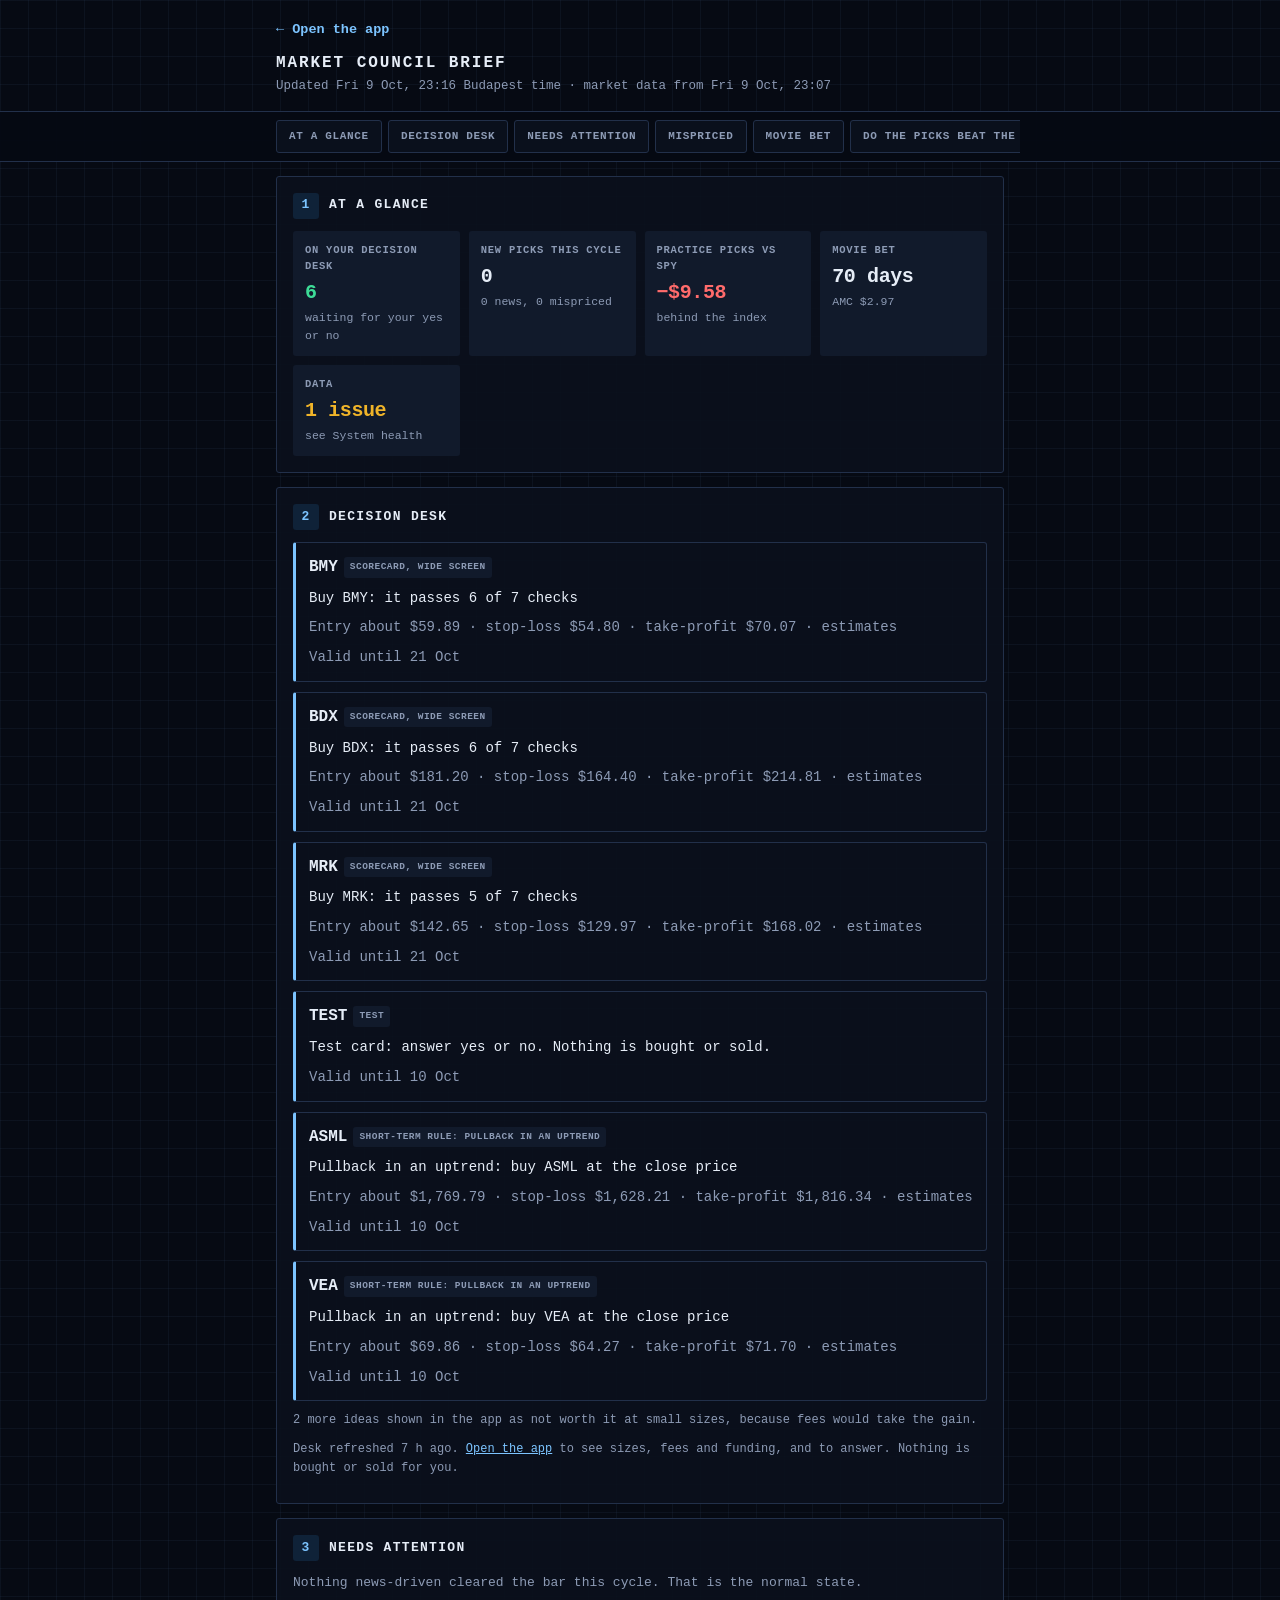
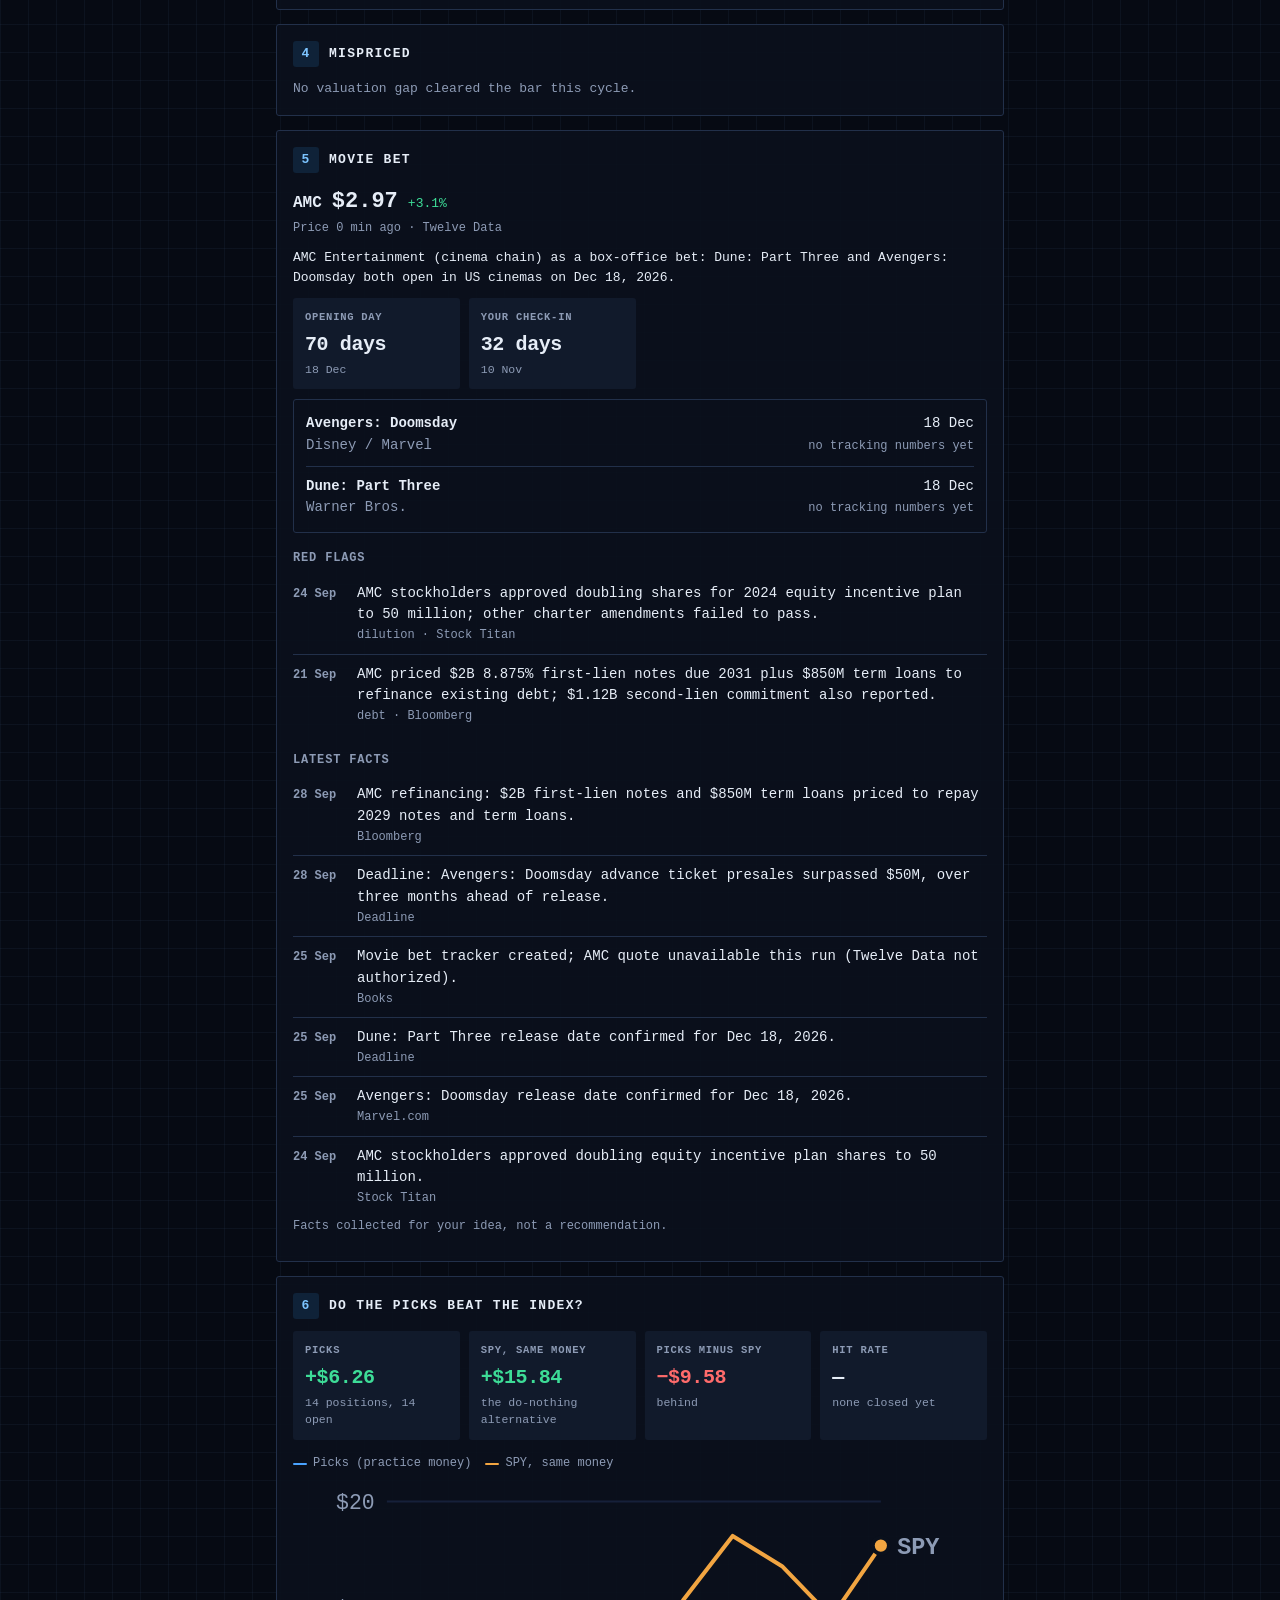
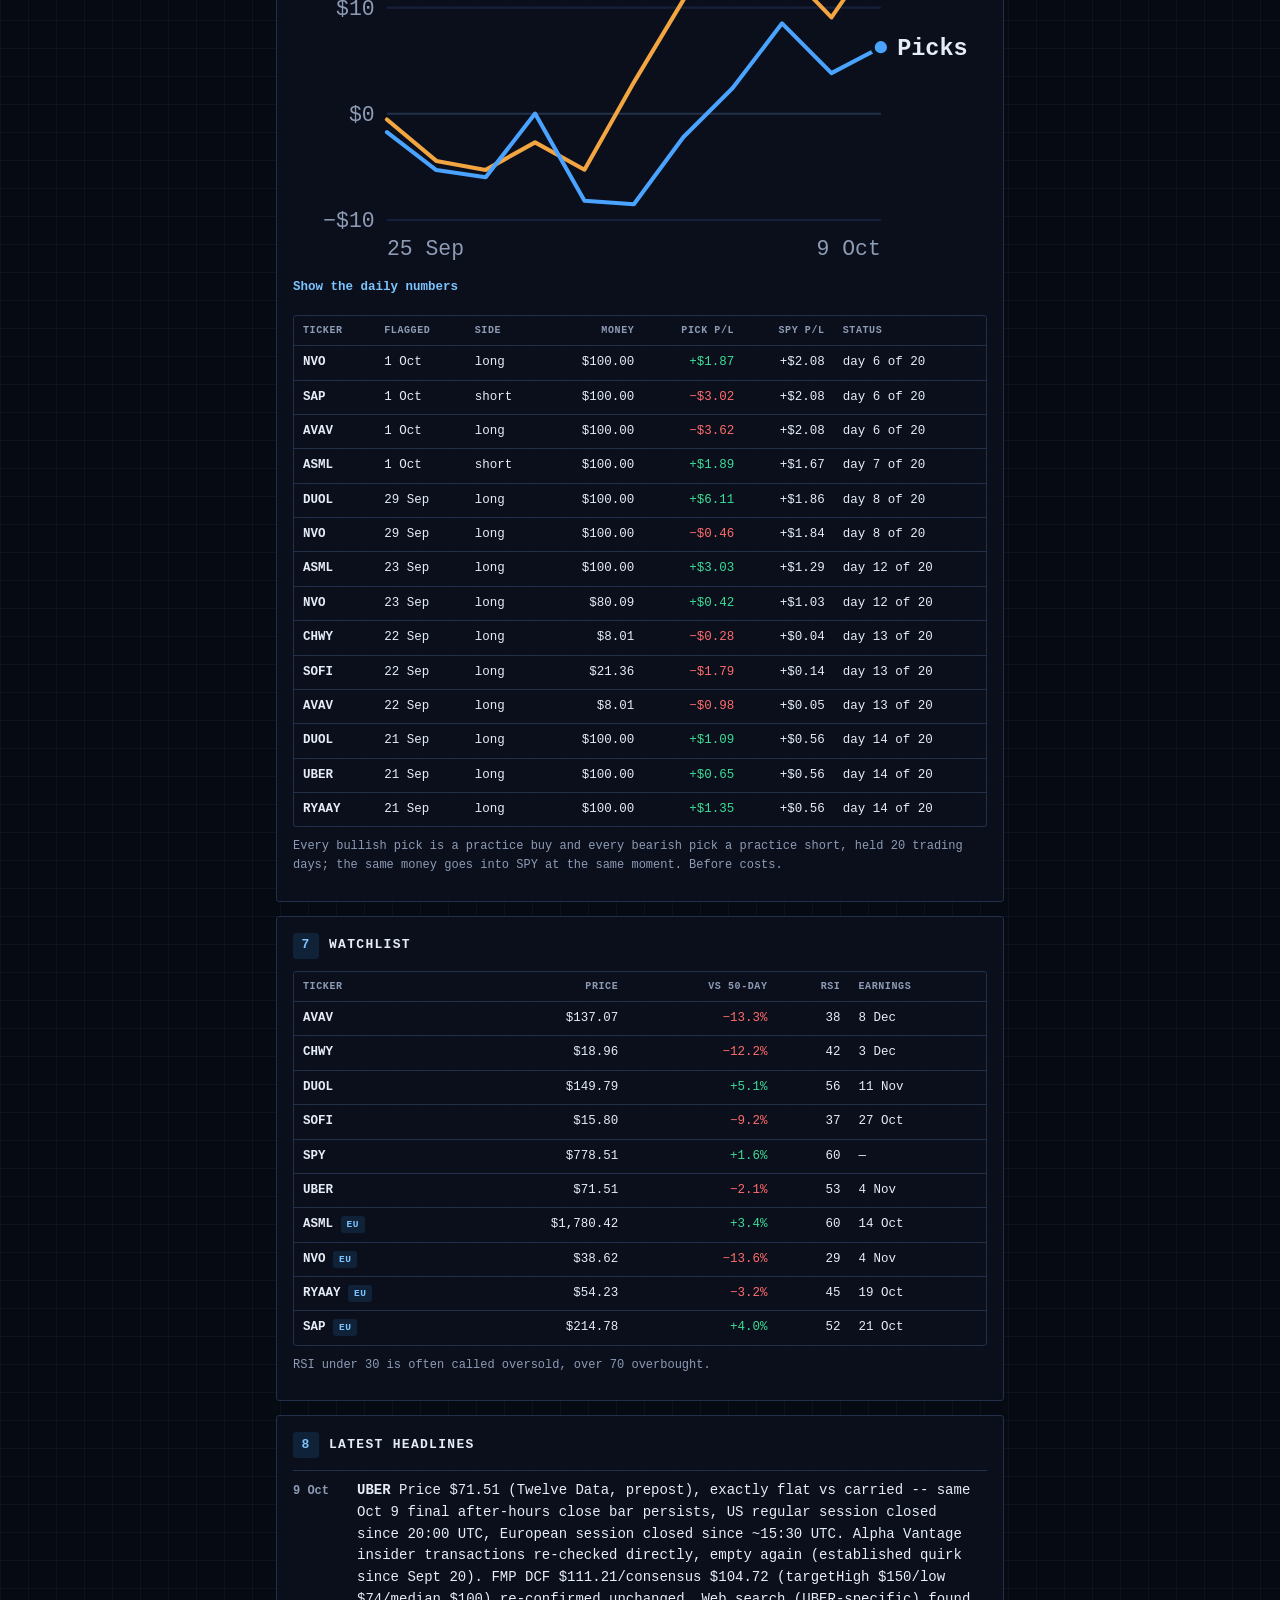
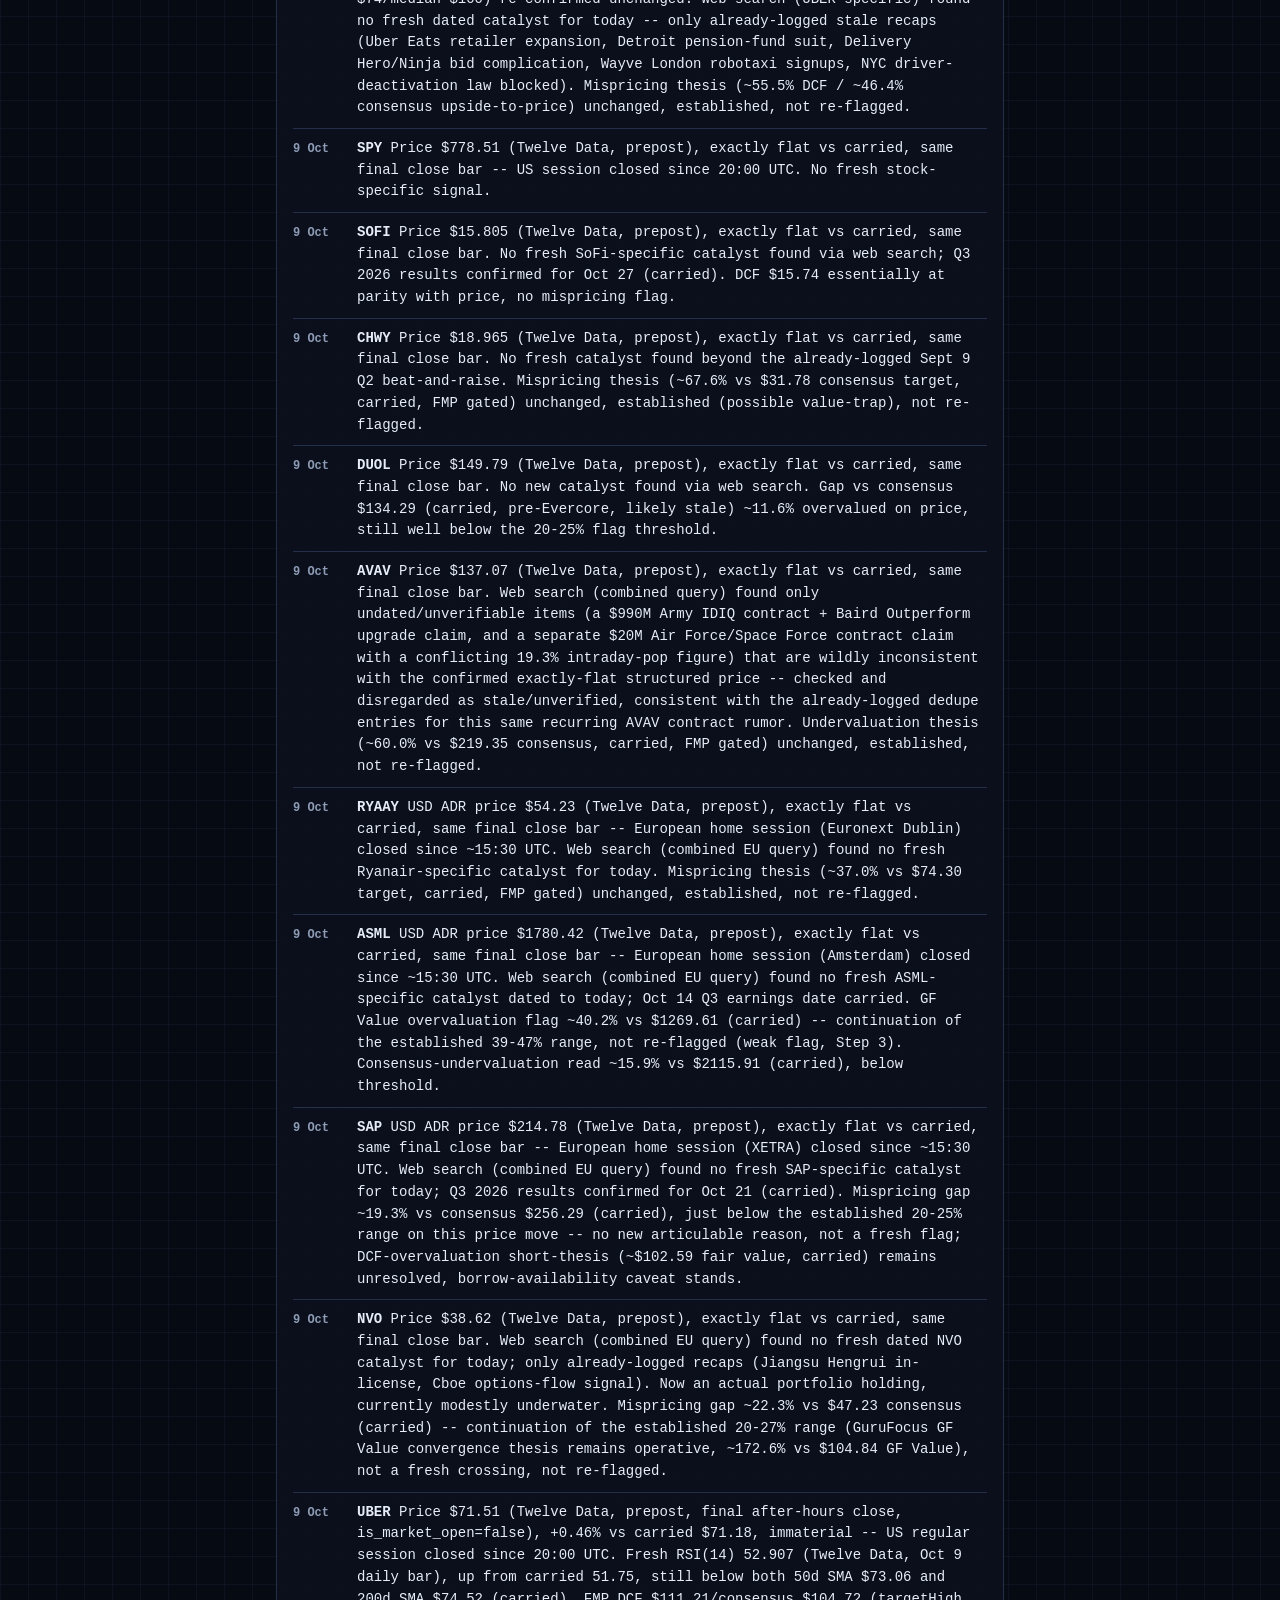
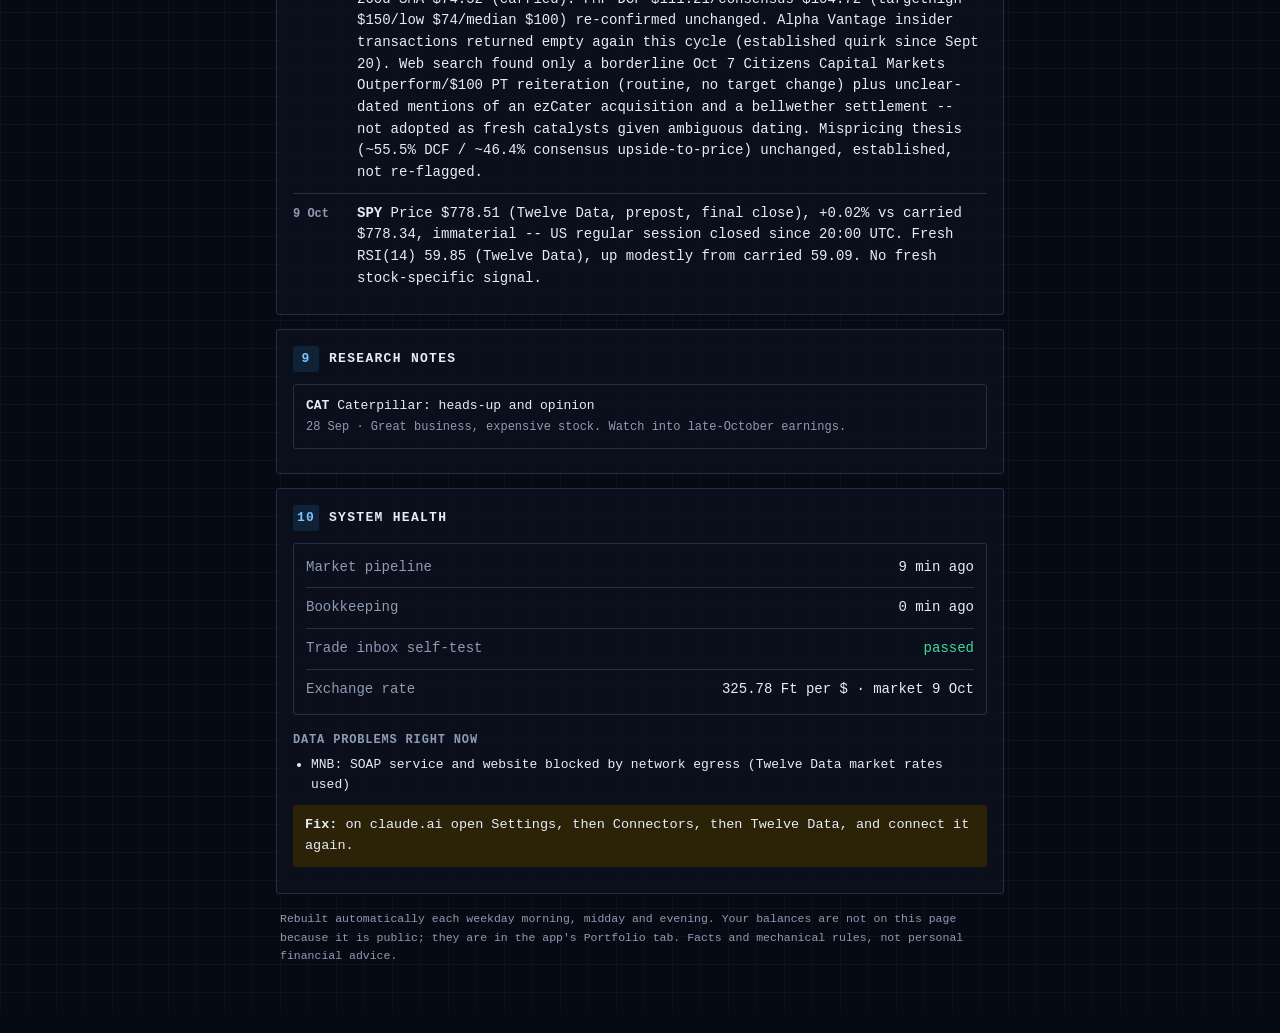
==== commit f4d0876a: "Daily Books 2026-10-09 (FULL) Co-Authored-By: Claude Sonnet 5.5 <noreply@anthropic.com> Claude-Sessi" ====
--- a/brief/index.html
+++ b/brief/index.html
@@ -111,11 +111,11 @@
 <header>
 <a class="back" href="../#today">&larr; Open the app</a>
 <h1>Market Council brief</h1>
-<div class="sub">Updated Fri 9 Oct, 15:53 Budapest time &middot; market data from Fri 9 Oct, 15:10</div>
+<div class="sub">Updated Fri 9 Oct, 23:16 Budapest time &middot; market data from Fri 9 Oct, 23:07</div>
 </header>
 <nav aria-label="Sections"><div><a href="#glance">At a glance</a><a href="#desk">Decision desk</a><a href="#attention">Needs attention</a><a href="#mispriced">Mispriced</a><a href="#idea">Movie bet</a><a href="#practice">Do the picks beat the index?</a><a href="#watch">Watchlist</a><a href="#news">Latest headlines</a><a href="#research">Research notes</a><a href="#health">System health</a></div></nav>
 <main>
-<section id="glance" class=""><h2><span class="n">1</span>At a glance</h2><div class="tiles"><div class="tile"><div class="tl">On your decision desk</div><div class="tv mono up">6</div><div class="ts">waiting for your yes or no</div></div><div class="tile"><div class="tl">New picks this cycle</div><div class="tv mono ">0</div><div class="ts">0 news, 0 mispriced</div></div><div class="tile"><div class="tl">Practice picks vs SPY</div><div class="tv mono dn">&minus;$5.25</div><div class="ts">behind the index</div></div><div class="tile"><div class="tl">Movie bet</div><div class="tv mono ">70 days</div><div class="ts">AMC $2.88</div></div><div class="tile"><div class="tl">Data</div><div class="tv mono wn">1 issue</div><div class="ts">see System health</div></div></div></section><section id="desk" class=""><h2><span class="n">2</span>Decision desk</h2><div class="pick"><div class="pt"><span class="tk">BMY</span><span class="tag ">Scorecard, wide screen</span></div><p>Buy BMY: it passes 6 of 7 checks</p><p class="note">Entry about $59.89 &middot; stop-loss $54.80 &middot; take-profit $70.07 &middot; estimates</p><p class="note">Valid until 21 Oct</p></div><div class="pick"><div class="pt"><span class="tk">BDX</span><span class="tag ">Scorecard, wide screen</span></div><p>Buy BDX: it passes 6 of 7 checks</p><p class="note">Entry about $181.20 &middot; stop-loss $164.40 &middot; take-profit $214.81 &middot; estimates</p><p class="note">Valid until 21 Oct</p></div><div class="pick"><div class="pt"><span class="tk">MRK</span><span class="tag ">Scorecard, wide screen</span></div><p>Buy MRK: it passes 5 of 7 checks</p><p class="note">Entry about $142.65 &middot; stop-loss $129.97 &middot; take-profit $168.02 &middot; estimates</p><p class="note">Valid until 21 Oct</p></div><div class="pick"><div class="pt"><span class="tk">TEST</span><span class="tag ">Test</span></div><p>Test card: answer yes or no. Nothing is bought or sold.</p><p class="note">Valid until 10 Oct</p></div><div class="pick"><div class="pt"><span class="tk">ASML</span><span class="tag ">Short-term rule: Pullback in an uptrend</span></div><p>Pullback in an uptrend: buy ASML at the close price</p><p class="note">Entry about $1,769.79 &middot; stop-loss $1,628.21 &middot; take-profit $1,816.34 &middot; estimates</p><p class="note">Valid until 10 Oct</p></div><div class="pick"><div class="pt"><span class="tk">VEA</span><span class="tag ">Short-term rule: Pullback in an uptrend</span></div><p>Pullback in an uptrend: buy VEA at the close price</p><p class="note">Entry about $69.86 &middot; stop-loss $64.27 &middot; take-profit $71.70 &middot; estimates</p><p class="note">Valid until 10 Oct</p></div><p class="note">2 more ideas shown in the app as not worth it at small sizes, because fees would take the gain.</p><p class="note">Desk refreshed 0 min ago. <a href="../">Open the app</a> to see sizes, fees and funding, and to answer. Nothing is bought or sold for you.</p></section><section id="attention" class=""><h2><span class="n">3</span>Needs attention</h2><p class="empty">Nothing news-driven cleared the bar this cycle. That is the normal state.</p></section><section id="mispriced" class=""><h2><span class="n">4</span>Mispriced</h2><p class="empty">No valuation gap cleared the bar this cycle.</p></section><section id="idea" class=""><h2><span class="n">5</span>Movie bet</h2><div class="prh"><span class="tk">AMC</span><span class="mono big2">$2.88</span> <span class="mono dn">&minus;0.2%</span></div><p class="note">Price 16 h ago &middot; Twelve Data</p><p>AMC Entertainment (cinema chain) as a box-office bet: Dune: Part Three and Avengers: Doomsday both open in US cinemas on Dec 18, 2026.</p><div class="tiles"><div class="tile"><div class="tl">Opening day</div><div class="tv mono ">70 days</div><div class="ts">18 Dec</div></div><div class="tile"><div class="tl">Your check-in</div><div class="tv mono ">32 days</div><div class="ts">10 Nov</div></div></div><div class="box"><div class="kv"><span><b>Avengers: Doomsday</b><br>Disney / Marvel</span><span class="r">18 Dec<br><span class="note">no tracking numbers yet</span></span></div><div class="kv"><span><b>Dune: Part Three</b><br>Warner Bros.</span><span class="r">18 Dec<br><span class="note">no tracking numbers yet</span></span></div></div><h3>Red flags</h3><div class="ev"><div class="d">24 Sep</div><div>AMC stockholders approved doubling shares for 2024 equity incentive plan to 50 million; other charter amendments failed to pass.<div class="note">dilution &middot; Stock Titan</div></div></div><div class="ev"><div class="d">21 Sep</div><div>AMC priced $2B 8.875% first-lien notes due 2031 plus $850M term loans to refinance existing debt; $1.12B second-lien commitment also reported.<div class="note">debt &middot; Bloomberg</div></div></div><h3>Latest facts</h3><div class="ev"><div class="d">28 Sep</div><div>AMC refinancing: $2B first-lien notes and $850M term loans priced to repay 2029 notes and term loans.<div class="note">Bloomberg</div></div></div><div class="ev"><div class="d">28 Sep</div><div>Deadline: Avengers: Doomsday advance ticket presales surpassed $50M, over three months ahead of release.<div class="note">Deadline</div></div></div><div class="ev"><div class="d">25 Sep</div><div>Movie bet tracker created; AMC quote unavailable this run (Twelve Data not authorized).<div class="note">Books</div></div></div><div class="ev"><div class="d">25 Sep</div><div>Dune: Part Three release date confirmed for Dec 18, 2026.<div class="note">Deadline</div></div></div><div class="ev"><div class="d">25 Sep</div><div>Avengers: Doomsday release date confirmed for Dec 18, 2026.<div class="note">Marvel.com</div></div></div><div class="ev"><div class="d">24 Sep</div><div>AMC stockholders approved doubling equity incentive plan shares to 50 million.<div class="note">Stock Titan</div></div></div><p class="note">Facts collected for your idea, not a recommendation.</p></section><section id="practice" class=""><h2><span class="n">6</span>Do the picks beat the index?</h2><div class="tiles"><div class="tile"><div class="tl">Picks</div><div class="tv mono up">+$3.82</div><div class="ts">14 positions, 14 open</div></div><div class="tile"><div class="tl">SPY, same money</div><div class="tv mono up">+$9.07</div><div class="ts">the do-nothing alternative</div></div><div class="tile"><div class="tl">Picks minus SPY</div><div class="tv mono dn">&minus;$5.25</div><div class="ts">behind</div></div><div class="tile"><div class="tl">Hit rate</div><div class="tv mono ">&mdash;</div><div class="ts">none closed yet</div></div></div><div class="legend"><span><i style="background:var(--s1)"></i>Picks (practice money)</span><span><i style="background:var(--s2)"></i>SPY, same money</span></div><div class="chart"><svg viewBox="0 0 340 190" role="img" aria-label="Practice picks versus SPY, cumulative dollars"><line class="gl" x1="46" x2="288" y1="168.0" y2="168.0"/><text class="ax" x="40" y="168.0" dy="3.5" text-anchor="end">&minus;$10</text><line class="gl z" x1="46" x2="288" y1="116.0" y2="116.0"/><text class="ax" x="40" y="116.0" dy="3.5" text-anchor="end">$0</text><line class="gl" x1="46" x2="288" y1="64.0" y2="64.0"/><text class="ax" x="40" y="64.0" dy="3.5" text-anchor="end">$10</text><line class="gl" x1="46" x2="288" y1="12.0" y2="12.0"/><text class="ax" x="40" y="12.0" dy="3.5" text-anchor="end">$20</text><text class="ax" x="46" y="185">25 Sep</text><text class="ax" x="288" y="185" text-anchor="end">8 Oct</text><path d="M46.0 118.8 L72.9 139.1 L99.8 143.5 L126.7 130.0 L153.6 143.4 L180.4 100.6 L207.3 60.3 L234.2 28.9 L261.1 43.7 L288.0 68.8" fill="none" style="stroke:var(--s2)" stroke-width="2" stroke-linejoin="round" stroke-linecap="round"/><path d="M46.0 125.0 L72.9 143.6 L99.8 147.1 L126.7 115.9 L153.6 158.6 L180.4 160.3 L207.3 127.5 L234.2 103.4 L261.1 71.7 L288.0 96.1" fill="none" style="stroke:var(--s1)" stroke-width="2" stroke-linejoin="round" stroke-linecap="round"/><circle cx="288.0" cy="68.8" r="4" style="fill:var(--s2);stroke:var(--sf)" stroke-width="2"/><circle cx="288.0" cy="96.1" r="4" style="fill:var(--s1);stroke:var(--sf)" stroke-width="2"/><text class="lbl" x="296.0" y="96.1" dy="4">Picks</text><text class="lbl dim" x="296.0" y="68.8" dy="4">SPY</text></svg></div><details><summary>Show the daily numbers</summary><div class="tw"><table><thead><tr><th>Day</th><th class="r">Picks</th><th class="r">SPY</th></tr></thead><tbody><tr><td>8 Oct</td><td class="r">+$3.82</td><td class="r">+$9.07</td></tr><tr><td>7 Oct</td><td class="r">+$8.52</td><td class="r">+$13.90</td></tr><tr><td>6 Oct</td><td class="r">+$2.42</td><td class="r">+$16.75</td></tr><tr><td>5 Oct</td><td class="r">&minus;$2.21</td><td class="r">+$10.72</td></tr><tr><td>2 Oct</td><td class="r">&minus;$8.52</td><td class="r">+$2.97</td></tr><tr><td>1 Oct</td><td class="r">&minus;$8.20</td><td class="r">&minus;$5.26</td></tr><tr><td>30 Sep</td><td class="r">+$0.02</td><td class="r">&minus;$2.70</td></tr><tr><td>29 Sep</td><td class="r">&minus;$5.99</td><td class="r">&minus;$5.29</td></tr><tr><td>28 Sep</td><td class="r">&minus;$5.30</td><td class="r">&minus;$4.44</td></tr><tr><td>25 Sep</td><td class="r">&minus;$1.74</td><td class="r">&minus;$0.54</td></tr></tbody></table></div></details><div class="tw"><table><thead><tr><th>Ticker</th><th>Flagged</th><th>Side</th><th class="r">Money</th><th class="r">Pick P/L</th><th class="r">SPY P/L</th><th>Status</th></tr></thead><tbody><tr><td><b>NVO</b></td><td>1 Oct</td><td>long</td><td class="r">$100.00</td><td class="r up">+$0.63</td><td class="r">+$1.47</td><td>day 5 of 20</td></tr><tr><td><b>SAP</b></td><td>1 Oct</td><td>short</td><td class="r">$100.00</td><td class="r dn">&minus;$1.92</td><td class="r">+$1.47</td><td>day 5 of 20</td></tr><tr><td><b>AVAV</b></td><td>1 Oct</td><td>long</td><td class="r">$100.00</td><td class="r dn">&minus;$3.22</td><td class="r">+$1.47</td><td>day 5 of 20</td></tr><tr><td><b>ASML</b></td><td>1 Oct</td><td>short</td><td class="r">$100.00</td><td class="r up">+$2.42</td><td class="r">+$1.06</td><td>day 6 of 20</td></tr><tr><td><b>DUOL</b></td><td>29 Sep</td><td>long</td><td class="r">$100.00</td><td class="r up">+$7.10</td><td class="r">+$1.25</td><td>day 7 of 20</td></tr><tr><td><b>NVO</b></td><td>29 Sep</td><td>long</td><td class="r">$100.00</td><td class="r dn">&minus;$1.68</td><td class="r">+$1.23</td><td>day 7 of 20</td></tr><tr><td><b>ASML</b></td><td>23 Sep</td><td>long</td><td class="r">$100.00</td><td class="r up">+$2.48</td><td class="r">+$0.68</td><td>day 11 of 20</td></tr><tr><td><b>NVO</b></td><td>23 Sep</td><td>long</td><td class="r">$80.09</td><td class="r dn">&minus;$0.56</td><td class="r">+$0.55</td><td>day 11 of 20</td></tr><tr><td><b>CHWY</b></td><td>22 Sep</td><td>long</td><td class="r">$8.01</td><td class="r dn">&minus;$0.29</td><td class="r">$0.00</td><td>day 12 of 20</td></tr><tr><td><b>SOFI</b></td><td>22 Sep</td><td>long</td><td class="r">$21.36</td><td class="r dn">&minus;$2.03</td><td class="r">+$0.01</td><td>day 12 of 20</td></tr><tr><td><b>AVAV</b></td><td>22 Sep</td><td>long</td><td class="r">$8.01</td><td class="r dn">&minus;$0.95</td><td class="r">$0.00</td><td>day 12 of 20</td></tr><tr><td><b>DUOL</b></td><td>21 Sep</td><td>long</td><td class="r">$100.00</td><td class="r up">+$2.04</td><td class="r">&minus;$0.04</td><td>day 13 of 20</td></tr><tr><td><b>UBER</b></td><td>21 Sep</td><td>long</td><td class="r">$100.00</td><td class="r dn">&minus;$1.13</td><td class="r">&minus;$0.04</td><td>day 13 of 20</td></tr><tr><td><b>RYAAY</b></td><td>21 Sep</td><td>long</td><td class="r">$100.00</td><td class="r up">+$0.93</td><td class="r">&minus;$0.04</td><td>day 13 of 20</td></tr></tbody></table></div><p class="note">Every bullish pick is a practice buy and every bearish pick a practice short, held 20 trading days; the same money goes into SPY at the same moment. Before costs.</p></section><section id="watch" class=""><h2><span class="n">7</span>Watchlist</h2><div class="tw"><table><thead><tr><th>Ticker</th><th class="r">Price</th><th class="r">vs 50-day</th><th class="r">RSI</th><th>Earnings</th></tr></thead><tbody><tr><td><b>AVAV</b></td><td class="r mono">$137.60</td><td class="r dn">&minus;13.0%</td><td class="r">38</td><td>8 Dec</td></tr><tr><td><b>CHWY</b></td><td class="r mono">$18.91</td><td class="r dn">&minus;12.5%</td><td class="r">42</td><td>3 Dec</td></tr><tr><td><b>DUOL</b></td><td class="r mono">$151.22</td><td class="r up">+6.1%</td><td class="r">56</td><td>11 Nov</td></tr><tr><td><b>SOFI</b></td><td class="r mono">$15.61</td><td class="r dn">&minus;10.3%</td><td class="r">37</td><td>27 Oct</td></tr><tr><td><b>SPY</b></td><td class="r mono">$773.93</td><td class="r up">+1.0%</td><td class="r">59</td><td>&mdash;</td></tr><tr><td><b>UBER</b></td><td class="r mono">$70.24</td><td class="r dn">&minus;3.9%</td><td class="r">48</td><td>4 Nov</td></tr><tr><td><b>ASML</b> <span class="tag eu">EU</span></td><td class="r mono">$1,769.79</td><td class="r up">+2.8%</td><td class="r">60</td><td>14 Oct</td></tr><tr><td><b>NVO</b> <span class="tag eu">EU</span></td><td class="r mono">$38.18</td><td class="r dn">&minus;14.5%</td><td class="r">29</td><td>4 Nov</td></tr><tr><td><b>RYAAY</b> <span class="tag eu">EU</span></td><td class="r mono">$54.04</td><td class="r dn">&minus;3.5%</td><td class="r">45</td><td>19 Oct</td></tr><tr><td><b>SAP</b> <span class="tag eu">EU</span></td><td class="r mono">$212.40</td><td class="r up">+2.9%</td><td class="r">52</td><td>21 Oct</td></tr></tbody></table></div><p class="note">RSI under 30 is often called oversold, over 70 overbought.</p></section><section id="news" class=""><h2><span class="n">8</span>Latest headlines</h2><div class="ev"><div class="d">9 Oct</div><div><b>UBER</b> Price $70.24 (Twelve Data, prepost), +0.20% vs carried $70.10, immaterial -- same Oct 8 daily close bar (is_market_open=false), European session live since ~07:00 UTC (ADR/US-listed quote largely unmoved), US cash session not yet open (13:30 UTC). Fresh RSI(14) 48.0352 (Alpha Vantage, same Oct 8 daily bar), unchanged. FMP DCF $111.32/consensus $104.72 (targetHigh $150/low $74/median $100) re-confirmed unchanged; next earnings date Nov 4, 2026 reconfirmed via FMP calendar. Alpha Vantage insider-transactions hit the 25/day rate cap again this cycle (established daily-exhaustion pattern), not re-verified; last known empty since Sept 20. Web search (UBER-specific) found no fresh dated catalyst for today -- only already-logged stale recaps (Detroit pension-fund suit, NYC driver-deactivation law blocked, Lime IPO stake, Delivery Hero/Ninja bid complication, Wayve London robotaxi signups, Uber Eats retailer expansion). Mispricing thesis (~58.6% DCF / ~49.1% consensus upside-to-price) unchanged, established, not re-flagged.</div></div><div class="ev"><div class="d">9 Oct</div><div><b>SPY</b> Price $773.93 (Twelve Data, prepost), exactly flat vs carried, same Oct 8 close bar -- pre-market, US session not yet open (13:30 UTC). No fresh stock-specific signal.</div></div><div class="ev"><div class="d">9 Oct</div><div><b>SOFI</b> Price $15.61 (Twelve Data, prepost), -0.06% vs carried $15.62, immaterial. FMP DCF $15.72/consensus $21.58 (targetHigh $29/low $16/median $21.50) re-confirmed unchanged, DCF essentially at parity with price (established convention of using DCF over consensus for SOFI fair value), no mispricing flag. Web search found no fresh dated SoFi catalyst for today; Q3 2026 results confirmed for Oct 27 (carried).</div></div><div class="ev"><div class="d">9 Oct</div><div><b>CHWY</b> Price $18.91 (Twelve Data, prepost), -0.13% vs carried $18.935, immaterial. FMP quote/insiderTrades endpoints confirmed plan-gated again this cycle (established pattern). No fresh catalyst found beyond the already-logged Sept 9 Q2 beat-and-raise. Mispricing thesis (~68.0% vs $31.78 consensus target, carried, FMP gated) unchanged, established (possible value-trap), not re-flagged.</div></div><div class="ev"><div class="d">9 Oct</div><div><b>DUOL</b> Price $151.22 (Twelve Data, prepost), +0.03% vs carried $151.17, immaterial -- the multi-cycle unexplained Oct 7 rally remains stalled/stable. Web search found no fresh dated catalyst for today. Gap vs consensus $134.29 (carried, pre-Evercore, likely stale) ~12.6% overvalued on price, still well below the 20-25% flag threshold.</div></div><div class="ev"><div class="d">9 Oct</div><div><b>AVAV</b> Price $137.60 (Twelve Data, prepost), exactly flat vs carried. Web search (combined query) found no fresh dated AVAV catalyst for today; only already-logged/stale items. Undervaluation thesis (~59.4% vs $219.35 consensus, carried, FMP gated) unchanged, established, not re-flagged.</div></div><div class="ev"><div class="d">9 Oct</div><div><b>RYAAY</b> USD ADR price $54.04 (Twelve Data, prepost), +0.07% vs carried $54.00 -- European home session (Euronext Dublin) live since ~07:00 UTC, no fresh move yet. Web search (combined EU query) found no fresh Ryanair-specific catalyst for today. Mispricing thesis (~37.5% vs $74.30 target, carried, FMP gated) unchanged, established, not re-flagged.</div></div><div class="ev"><div class="d">9 Oct</div><div><b>ASML</b> USD ADR price $1769.79 (Twelve Data, prepost), -0.03% vs carried $1770.29 -- European home session (Amsterdam) live since ~07:00 UTC. Web search (combined EU query) found no fresh ASML-specific catalyst dated to today; Oct 14 Q3 earnings date carried. GF Value overvaluation flag ~39.4% vs $1269.61 (carried) -- continuation of the established 39-47% range, not re-flagged (weak flag, Step 3). Consensus-undervaluation read ~19.6% vs $2115.91 (carried), below threshold.</div></div><div class="ev"><div class="d">9 Oct</div><div><b>SAP</b> USD ADR price $212.40 (Twelve Data, prepost), -0.02% vs carried $212.44 -- European home session (XETRA) live since ~07:00 UTC. Web search (combined EU query) found no fresh SAP-specific catalyst for today; Q3 2026 results confirmed for Oct 21 (carried). Mispricing gap ~20.7% vs consensus $256.29 (carried) -- continuation, within the established 20-25% range, no new articulable reason, not a fresh flag; DCF-overvaluation short-thesis (~$102.59 fair value, carried) remains unresolved, borrow-availability caveat stands.</div></div><div class="ev"><div class="d">9 Oct</div><div><b>NVO</b> Price $38.18 (Twelve Data, prepost), +0.07% vs carried $38.155, immaterial. Web search (combined EU query) found no fresh dated NVO catalyst for today; only already-logged recaps. Now an actual portfolio holding, currently modestly underwater. Mispricing gap ~23.7% vs $47.23 consensus (carried) -- continuation of the established 20-27% range (GuruFocus GF Value convergence thesis remains operative, ~174.6% vs $104.84 GF Value), not a fresh crossing, not re-flagged.</div></div><div class="ev"><div class="d">9 Oct</div><div><b>UBER</b> Price $70.10 (Twelve Data, prepost), exactly flat vs carried -- European session live since ~07:00 UTC (ADR/US-listed quote unmoved), US cash session not yet open (13:30 UTC). Fresh RSI(14) 48.0352 (Alpha Vantage, same Oct 8 daily bar), unchanged. FMP DCF $111.32/consensus $104.72 (targetHigh $150/low $74/median $100) re-confirmed unchanged. Alpha Vantage insider-transactions hit the 25/day rate cap this cycle (established daily-exhaustion pattern), not re-verified; last known empty since Sept 20. Web search (UBER-specific) found no fresh dated catalyst for today -- only recirculated background (Q1 buyback/guidance recap, analyst price-target pieces). Mispricing thesis (~58.8% DCF / ~49.4% consensus upside-to-price) unchanged, established, not re-flagged.</div></div><div class="ev"><div class="d">9 Oct</div><div><b>SPY</b> Price $773.89 (Twelve Data), -0.47% vs carried $777.52, immaterial -- pre-market, US session not yet open (13:30 UTC). No fresh stock-specific signal.</div></div></section><section id="research" class=""><h2><span class="n">9</span>Research notes</h2><a class="note-link" href="../research/cat-2026-09-28.html"><b>CAT</b> Caterpillar: heads-up and opinion<br><span class="note">28 Sep &middot; Great business, expensive stock. Watch into late-October earnings.</span></a></section><section id="health" class=""><h2><span class="n">10</span>System health</h2><div class="box"><div class="kv"><span>Market pipeline</span><span>43 min ago</span></div><div class="kv"><span>Bookkeeping</span><span>16 h ago</span></div><div class="kv"><span>Trade inbox self-test</span><span class="up">passed</span></div><div class="kv"><span>Exchange rate</span><span>326.05 Ft per $ &middot; market 8 Oct</span></div></div><h3>Data problems right now</h3><ul><li>MNB: SOAP service and website blocked by network egress (Twelve Data market rates used)</li></ul><p class="fix"><b>Fix:</b> on claude.ai open Settings, then Connectors, then Twelve Data, and connect it again.</p></section>
+<section id="glance" class=""><h2><span class="n">1</span>At a glance</h2><div class="tiles"><div class="tile"><div class="tl">On your decision desk</div><div class="tv mono up">6</div><div class="ts">waiting for your yes or no</div></div><div class="tile"><div class="tl">New picks this cycle</div><div class="tv mono ">0</div><div class="ts">0 news, 0 mispriced</div></div><div class="tile"><div class="tl">Practice picks vs SPY</div><div class="tv mono dn">&minus;$9.58</div><div class="ts">behind the index</div></div><div class="tile"><div class="tl">Movie bet</div><div class="tv mono ">70 days</div><div class="ts">AMC $2.97</div></div><div class="tile"><div class="tl">Data</div><div class="tv mono wn">1 issue</div><div class="ts">see System health</div></div></div></section><section id="desk" class=""><h2><span class="n">2</span>Decision desk</h2><div class="pick"><div class="pt"><span class="tk">BMY</span><span class="tag ">Scorecard, wide screen</span></div><p>Buy BMY: it passes 6 of 7 checks</p><p class="note">Entry about $59.89 &middot; stop-loss $54.80 &middot; take-profit $70.07 &middot; estimates</p><p class="note">Valid until 21 Oct</p></div><div class="pick"><div class="pt"><span class="tk">BDX</span><span class="tag ">Scorecard, wide screen</span></div><p>Buy BDX: it passes 6 of 7 checks</p><p class="note">Entry about $181.20 &middot; stop-loss $164.40 &middot; take-profit $214.81 &middot; estimates</p><p class="note">Valid until 21 Oct</p></div><div class="pick"><div class="pt"><span class="tk">MRK</span><span class="tag ">Scorecard, wide screen</span></div><p>Buy MRK: it passes 5 of 7 checks</p><p class="note">Entry about $142.65 &middot; stop-loss $129.97 &middot; take-profit $168.02 &middot; estimates</p><p class="note">Valid until 21 Oct</p></div><div class="pick"><div class="pt"><span class="tk">TEST</span><span class="tag ">Test</span></div><p>Test card: answer yes or no. Nothing is bought or sold.</p><p class="note">Valid until 10 Oct</p></div><div class="pick"><div class="pt"><span class="tk">ASML</span><span class="tag ">Short-term rule: Pullback in an uptrend</span></div><p>Pullback in an uptrend: buy ASML at the close price</p><p class="note">Entry about $1,769.79 &middot; stop-loss $1,628.21 &middot; take-profit $1,816.34 &middot; estimates</p><p class="note">Valid until 10 Oct</p></div><div class="pick"><div class="pt"><span class="tk">VEA</span><span class="tag ">Short-term rule: Pullback in an uptrend</span></div><p>Pullback in an uptrend: buy VEA at the close price</p><p class="note">Entry about $69.86 &middot; stop-loss $64.27 &middot; take-profit $71.70 &middot; estimates</p><p class="note">Valid until 10 Oct</p></div><p class="note">2 more ideas shown in the app as not worth it at small sizes, because fees would take the gain.</p><p class="note">Desk refreshed 7 h ago. <a href="../">Open the app</a> to see sizes, fees and funding, and to answer. Nothing is bought or sold for you.</p></section><section id="attention" class=""><h2><span class="n">3</span>Needs attention</h2><p class="empty">Nothing news-driven cleared the bar this cycle. That is the normal state.</p></section><section id="mispriced" class=""><h2><span class="n">4</span>Mispriced</h2><p class="empty">No valuation gap cleared the bar this cycle.</p></section><section id="idea" class=""><h2><span class="n">5</span>Movie bet</h2><div class="prh"><span class="tk">AMC</span><span class="mono big2">$2.97</span> <span class="mono up">+3.1%</span></div><p class="note">Price 0 min ago &middot; Twelve Data</p><p>AMC Entertainment (cinema chain) as a box-office bet: Dune: Part Three and Avengers: Doomsday both open in US cinemas on Dec 18, 2026.</p><div class="tiles"><div class="tile"><div class="tl">Opening day</div><div class="tv mono ">70 days</div><div class="ts">18 Dec</div></div><div class="tile"><div class="tl">Your check-in</div><div class="tv mono ">32 days</div><div class="ts">10 Nov</div></div></div><div class="box"><div class="kv"><span><b>Avengers: Doomsday</b><br>Disney / Marvel</span><span class="r">18 Dec<br><span class="note">no tracking numbers yet</span></span></div><div class="kv"><span><b>Dune: Part Three</b><br>Warner Bros.</span><span class="r">18 Dec<br><span class="note">no tracking numbers yet</span></span></div></div><h3>Red flags</h3><div class="ev"><div class="d">24 Sep</div><div>AMC stockholders approved doubling shares for 2024 equity incentive plan to 50 million; other charter amendments failed to pass.<div class="note">dilution &middot; Stock Titan</div></div></div><div class="ev"><div class="d">21 Sep</div><div>AMC priced $2B 8.875% first-lien notes due 2031 plus $850M term loans to refinance existing debt; $1.12B second-lien commitment also reported.<div class="note">debt &middot; Bloomberg</div></div></div><h3>Latest facts</h3><div class="ev"><div class="d">28 Sep</div><div>AMC refinancing: $2B first-lien notes and $850M term loans priced to repay 2029 notes and term loans.<div class="note">Bloomberg</div></div></div><div class="ev"><div class="d">28 Sep</div><div>Deadline: Avengers: Doomsday advance ticket presales surpassed $50M, over three months ahead of release.<div class="note">Deadline</div></div></div><div class="ev"><div class="d">25 Sep</div><div>Movie bet tracker created; AMC quote unavailable this run (Twelve Data not authorized).<div class="note">Books</div></div></div><div class="ev"><div class="d">25 Sep</div><div>Dune: Part Three release date confirmed for Dec 18, 2026.<div class="note">Deadline</div></div></div><div class="ev"><div class="d">25 Sep</div><div>Avengers: Doomsday release date confirmed for Dec 18, 2026.<div class="note">Marvel.com</div></div></div><div class="ev"><div class="d">24 Sep</div><div>AMC stockholders approved doubling equity incentive plan shares to 50 million.<div class="note">Stock Titan</div></div></div><p class="note">Facts collected for your idea, not a recommendation.</p></section><section id="practice" class=""><h2><span class="n">6</span>Do the picks beat the index?</h2><div class="tiles"><div class="tile"><div class="tl">Picks</div><div class="tv mono up">+$6.26</div><div class="ts">14 positions, 14 open</div></div><div class="tile"><div class="tl">SPY, same money</div><div class="tv mono up">+$15.84</div><div class="ts">the do-nothing alternative</div></div><div class="tile"><div class="tl">Picks minus SPY</div><div class="tv mono dn">&minus;$9.58</div><div class="ts">behind</div></div><div class="tile"><div class="tl">Hit rate</div><div class="tv mono ">&mdash;</div><div class="ts">none closed yet</div></div></div><div class="legend"><span><i style="background:var(--s1)"></i>Picks (practice money)</span><span><i style="background:var(--s2)"></i>SPY, same money</span></div><div class="chart"><svg viewBox="0 0 340 190" role="img" aria-label="Practice picks versus SPY, cumulative dollars"><line class="gl" x1="46" x2="288" y1="168.0" y2="168.0"/><text class="ax" x="40" y="168.0" dy="3.5" text-anchor="end">&minus;$10</text><line class="gl z" x1="46" x2="288" y1="116.0" y2="116.0"/><text class="ax" x="40" y="116.0" dy="3.5" text-anchor="end">$0</text><line class="gl" x1="46" x2="288" y1="64.0" y2="64.0"/><text class="ax" x="40" y="64.0" dy="3.5" text-anchor="end">$10</text><line class="gl" x1="46" x2="288" y1="12.0" y2="12.0"/><text class="ax" x="40" y="12.0" dy="3.5" text-anchor="end">$20</text><text class="ax" x="46" y="185">25 Sep</text><text class="ax" x="288" y="185" text-anchor="end">9 Oct</text><path d="M46.0 118.8 L70.2 139.1 L94.4 143.5 L118.6 130.0 L142.8 143.4 L167.0 100.6 L191.2 60.3 L215.4 28.9 L239.6 43.7 L263.8 68.8 L288.0 33.6" fill="none" style="stroke:var(--s2)" stroke-width="2" stroke-linejoin="round" stroke-linecap="round"/><path d="M46.0 125.0 L70.2 143.6 L94.4 147.1 L118.6 115.9 L142.8 158.6 L167.0 160.3 L191.2 127.5 L215.4 103.4 L239.6 71.7 L263.8 96.1 L288.0 83.4" fill="none" style="stroke:var(--s1)" stroke-width="2" stroke-linejoin="round" stroke-linecap="round"/><circle cx="288.0" cy="33.6" r="4" style="fill:var(--s2);stroke:var(--sf)" stroke-width="2"/><circle cx="288.0" cy="83.4" r="4" style="fill:var(--s1);stroke:var(--sf)" stroke-width="2"/><text class="lbl" x="296.0" y="83.4" dy="4">Picks</text><text class="lbl dim" x="296.0" y="33.6" dy="4">SPY</text></svg></div><details><summary>Show the daily numbers</summary><div class="tw"><table><thead><tr><th>Day</th><th class="r">Picks</th><th class="r">SPY</th></tr></thead><tbody><tr><td>9 Oct</td><td class="r">+$6.26</td><td class="r">+$15.84</td></tr><tr><td>8 Oct</td><td class="r">+$3.82</td><td class="r">+$9.07</td></tr><tr><td>7 Oct</td><td class="r">+$8.52</td><td class="r">+$13.90</td></tr><tr><td>6 Oct</td><td class="r">+$2.42</td><td class="r">+$16.75</td></tr><tr><td>5 Oct</td><td class="r">&minus;$2.21</td><td class="r">+$10.72</td></tr><tr><td>2 Oct</td><td class="r">&minus;$8.52</td><td class="r">+$2.97</td></tr><tr><td>1 Oct</td><td class="r">&minus;$8.20</td><td class="r">&minus;$5.26</td></tr><tr><td>30 Sep</td><td class="r">+$0.02</td><td class="r">&minus;$2.70</td></tr><tr><td>29 Sep</td><td class="r">&minus;$5.99</td><td class="r">&minus;$5.29</td></tr><tr><td>28 Sep</td><td class="r">&minus;$5.30</td><td class="r">&minus;$4.44</td></tr><tr><td>25 Sep</td><td class="r">&minus;$1.74</td><td class="r">&minus;$0.54</td></tr></tbody></table></div></details><div class="tw"><table><thead><tr><th>Ticker</th><th>Flagged</th><th>Side</th><th class="r">Money</th><th class="r">Pick P/L</th><th class="r">SPY P/L</th><th>Status</th></tr></thead><tbody><tr><td><b>NVO</b></td><td>1 Oct</td><td>long</td><td class="r">$100.00</td><td class="r up">+$1.87</td><td class="r">+$2.08</td><td>day 6 of 20</td></tr><tr><td><b>SAP</b></td><td>1 Oct</td><td>short</td><td class="r">$100.00</td><td class="r dn">&minus;$3.02</td><td class="r">+$2.08</td><td>day 6 of 20</td></tr><tr><td><b>AVAV</b></td><td>1 Oct</td><td>long</td><td class="r">$100.00</td><td class="r dn">&minus;$3.62</td><td class="r">+$2.08</td><td>day 6 of 20</td></tr><tr><td><b>ASML</b></td><td>1 Oct</td><td>short</td><td class="r">$100.00</td><td class="r up">+$1.89</td><td class="r">+$1.67</td><td>day 7 of 20</td></tr><tr><td><b>DUOL</b></td><td>29 Sep</td><td>long</td><td class="r">$100.00</td><td class="r up">+$6.11</td><td class="r">+$1.86</td><td>day 8 of 20</td></tr><tr><td><b>NVO</b></td><td>29 Sep</td><td>long</td><td class="r">$100.00</td><td class="r dn">&minus;$0.46</td><td class="r">+$1.84</td><td>day 8 of 20</td></tr><tr><td><b>ASML</b></td><td>23 Sep</td><td>long</td><td class="r">$100.00</td><td class="r up">+$3.03</td><td class="r">+$1.29</td><td>day 12 of 20</td></tr><tr><td><b>NVO</b></td><td>23 Sep</td><td>long</td><td class="r">$80.09</td><td class="r up">+$0.42</td><td class="r">+$1.03</td><td>day 12 of 20</td></tr><tr><td><b>CHWY</b></td><td>22 Sep</td><td>long</td><td class="r">$8.01</td><td class="r dn">&minus;$0.28</td><td class="r">+$0.04</td><td>day 13 of 20</td></tr><tr><td><b>SOFI</b></td><td>22 Sep</td><td>long</td><td class="r">$21.36</td><td class="r dn">&minus;$1.79</td><td class="r">+$0.14</td><td>day 13 of 20</td></tr><tr><td><b>AVAV</b></td><td>22 Sep</td><td>long</td><td class="r">$8.01</td><td class="r dn">&minus;$0.98</td><td class="r">+$0.05</td><td>day 13 of 20</td></tr><tr><td><b>DUOL</b></td><td>21 Sep</td><td>long</td><td class="r">$100.00</td><td class="r up">+$1.09</td><td class="r">+$0.56</td><td>day 14 of 20</td></tr><tr><td><b>UBER</b></td><td>21 Sep</td><td>long</td><td class="r">$100.00</td><td class="r up">+$0.65</td><td class="r">+$0.56</td><td>day 14 of 20</td></tr><tr><td><b>RYAAY</b></td><td>21 Sep</td><td>long</td><td class="r">$100.00</td><td class="r up">+$1.35</td><td class="r">+$0.56</td><td>day 14 of 20</td></tr></tbody></table></div><p class="note">Every bullish pick is a practice buy and every bearish pick a practice short, held 20 trading days; the same money goes into SPY at the same moment. Before costs.</p></section><section id="watch" class=""><h2><span class="n">7</span>Watchlist</h2><div class="tw"><table><thead><tr><th>Ticker</th><th class="r">Price</th><th class="r">vs 50-day</th><th class="r">RSI</th><th>Earnings</th></tr></thead><tbody><tr><td><b>AVAV</b></td><td class="r mono">$137.07</td><td class="r dn">&minus;13.3%</td><td class="r">38</td><td>8 Dec</td></tr><tr><td><b>CHWY</b></td><td class="r mono">$18.96</td><td class="r dn">&minus;12.2%</td><td class="r">42</td><td>3 Dec</td></tr><tr><td><b>DUOL</b></td><td class="r mono">$149.79</td><td class="r up">+5.1%</td><td class="r">56</td><td>11 Nov</td></tr><tr><td><b>SOFI</b></td><td class="r mono">$15.80</td><td class="r dn">&minus;9.2%</td><td class="r">37</td><td>27 Oct</td></tr><tr><td><b>SPY</b></td><td class="r mono">$778.51</td><td class="r up">+1.6%</td><td class="r">60</td><td>&mdash;</td></tr><tr><td><b>UBER</b></td><td class="r mono">$71.51</td><td class="r dn">&minus;2.1%</td><td class="r">53</td><td>4 Nov</td></tr><tr><td><b>ASML</b> <span class="tag eu">EU</span></td><td class="r mono">$1,780.42</td><td class="r up">+3.4%</td><td class="r">60</td><td>14 Oct</td></tr><tr><td><b>NVO</b> <span class="tag eu">EU</span></td><td class="r mono">$38.62</td><td class="r dn">&minus;13.6%</td><td class="r">29</td><td>4 Nov</td></tr><tr><td><b>RYAAY</b> <span class="tag eu">EU</span></td><td class="r mono">$54.23</td><td class="r dn">&minus;3.2%</td><td class="r">45</td><td>19 Oct</td></tr><tr><td><b>SAP</b> <span class="tag eu">EU</span></td><td class="r mono">$214.78</td><td class="r up">+4.0%</td><td class="r">52</td><td>21 Oct</td></tr></tbody></table></div><p class="note">RSI under 30 is often called oversold, over 70 overbought.</p></section><section id="news" class=""><h2><span class="n">8</span>Latest headlines</h2><div class="ev"><div class="d">9 Oct</div><div><b>UBER</b> Price $71.51 (Twelve Data, prepost), exactly flat vs carried -- same Oct 9 final after-hours close bar persists, US regular session closed since 20:00 UTC, European session closed since ~15:30 UTC. Alpha Vantage insider transactions re-checked directly, empty again (established quirk since Sept 20). FMP DCF $111.21/consensus $104.72 (targetHigh $150/low $74/median $100) re-confirmed unchanged. Web search (UBER-specific) found no fresh dated catalyst for today -- only already-logged stale recaps (Uber Eats retailer expansion, Detroit pension-fund suit, Delivery Hero/Ninja bid complication, Wayve London robotaxi signups, NYC driver-deactivation law blocked). Mispricing thesis (~55.5% DCF / ~46.4% consensus upside-to-price) unchanged, established, not re-flagged.</div></div><div class="ev"><div class="d">9 Oct</div><div><b>SPY</b> Price $778.51 (Twelve Data, prepost), exactly flat vs carried, same final close bar -- US session closed since 20:00 UTC. No fresh stock-specific signal.</div></div><div class="ev"><div class="d">9 Oct</div><div><b>SOFI</b> Price $15.805 (Twelve Data, prepost), exactly flat vs carried, same final close bar. No fresh SoFi-specific catalyst found via web search; Q3 2026 results confirmed for Oct 27 (carried). DCF $15.74 essentially at parity with price, no mispricing flag.</div></div><div class="ev"><div class="d">9 Oct</div><div><b>CHWY</b> Price $18.965 (Twelve Data, prepost), exactly flat vs carried, same final close bar. No fresh catalyst found beyond the already-logged Sept 9 Q2 beat-and-raise. Mispricing thesis (~67.6% vs $31.78 consensus target, carried, FMP gated) unchanged, established (possible value-trap), not re-flagged.</div></div><div class="ev"><div class="d">9 Oct</div><div><b>DUOL</b> Price $149.79 (Twelve Data, prepost), exactly flat vs carried, same final close bar. No new catalyst found via web search. Gap vs consensus $134.29 (carried, pre-Evercore, likely stale) ~11.6% overvalued on price, still well below the 20-25% flag threshold.</div></div><div class="ev"><div class="d">9 Oct</div><div><b>AVAV</b> Price $137.07 (Twelve Data, prepost), exactly flat vs carried, same final close bar. Web search (combined query) found only undated/unverifiable items (a $990M Army IDIQ contract + Baird Outperform upgrade claim, and a separate $20M Air Force/Space Force contract claim with a conflicting 19.3% intraday-pop figure) that are wildly inconsistent with the confirmed exactly-flat structured price -- checked and disregarded as stale/unverified, consistent with the already-logged dedupe entries for this same recurring AVAV contract rumor. Undervaluation thesis (~60.0% vs $219.35 consensus, carried, FMP gated) unchanged, established, not re-flagged.</div></div><div class="ev"><div class="d">9 Oct</div><div><b>RYAAY</b> USD ADR price $54.23 (Twelve Data, prepost), exactly flat vs carried, same final close bar -- European home session (Euronext Dublin) closed since ~15:30 UTC. Web search (combined EU query) found no fresh Ryanair-specific catalyst for today. Mispricing thesis (~37.0% vs $74.30 target, carried, FMP gated) unchanged, established, not re-flagged.</div></div><div class="ev"><div class="d">9 Oct</div><div><b>ASML</b> USD ADR price $1780.42 (Twelve Data, prepost), exactly flat vs carried, same final close bar -- European home session (Amsterdam) closed since ~15:30 UTC. Web search (combined EU query) found no fresh ASML-specific catalyst dated to today; Oct 14 Q3 earnings date carried. GF Value overvaluation flag ~40.2% vs $1269.61 (carried) -- continuation of the established 39-47% range, not re-flagged (weak flag, Step 3). Consensus-undervaluation read ~15.9% vs $2115.91 (carried), below threshold.</div></div><div class="ev"><div class="d">9 Oct</div><div><b>SAP</b> USD ADR price $214.78 (Twelve Data, prepost), exactly flat vs carried, same final close bar -- European home session (XETRA) closed since ~15:30 UTC. Web search (combined EU query) found no fresh SAP-specific catalyst for today; Q3 2026 results confirmed for Oct 21 (carried). Mispricing gap ~19.3% vs consensus $256.29 (carried), just below the established 20-25% range on this price move -- no new articulable reason, not a fresh flag; DCF-overvaluation short-thesis (~$102.59 fair value, carried) remains unresolved, borrow-availability caveat stands.</div></div><div class="ev"><div class="d">9 Oct</div><div><b>NVO</b> Price $38.62 (Twelve Data, prepost), exactly flat vs carried, same final close bar. Web search (combined EU query) found no fresh dated NVO catalyst for today; only already-logged recaps (Jiangsu Hengrui in-license, Cboe options-flow signal). Now an actual portfolio holding, currently modestly underwater. Mispricing gap ~22.3% vs $47.23 consensus (carried) -- continuation of the established 20-27% range (GuruFocus GF Value convergence thesis remains operative, ~172.6% vs $104.84 GF Value), not a fresh crossing, not re-flagged.</div></div><div class="ev"><div class="d">9 Oct</div><div><b>UBER</b> Price $71.51 (Twelve Data, prepost, final after-hours close, is_market_open=false), +0.46% vs carried $71.18, immaterial -- US regular session closed since 20:00 UTC. Fresh RSI(14) 52.907 (Twelve Data, Oct 9 daily bar), up from carried 51.75, still below both 50d SMA $73.06 and 200d SMA $74.52 (carried). FMP DCF $111.21/consensus $104.72 (targetHigh $150/low $74/median $100) re-confirmed unchanged. Alpha Vantage insider transactions returned empty again this cycle (established quirk since Sept 20). Web search found only a borderline Oct 7 Citizens Capital Markets Outperform/$100 PT reiteration (routine, no target change) plus unclear-dated mentions of an ezCater acquisition and a bellwether settlement -- not adopted as fresh catalysts given ambiguous dating. Mispricing thesis (~55.5% DCF / ~46.4% consensus upside-to-price) unchanged, established, not re-flagged.</div></div><div class="ev"><div class="d">9 Oct</div><div><b>SPY</b> Price $778.51 (Twelve Data, prepost, final close), +0.02% vs carried $778.34, immaterial -- US regular session closed since 20:00 UTC. Fresh RSI(14) 59.85 (Twelve Data), up modestly from carried 59.09. No fresh stock-specific signal.</div></div></section><section id="research" class=""><h2><span class="n">9</span>Research notes</h2><a class="note-link" href="../research/cat-2026-09-28.html"><b>CAT</b> Caterpillar: heads-up and opinion<br><span class="note">28 Sep &middot; Great business, expensive stock. Watch into late-October earnings.</span></a></section><section id="health" class=""><h2><span class="n">10</span>System health</h2><div class="box"><div class="kv"><span>Market pipeline</span><span>9 min ago</span></div><div class="kv"><span>Bookkeeping</span><span>0 min ago</span></div><div class="kv"><span>Trade inbox self-test</span><span class="up">passed</span></div><div class="kv"><span>Exchange rate</span><span>325.78 Ft per $ &middot; market 9 Oct</span></div></div><h3>Data problems right now</h3><ul><li>MNB: SOAP service and website blocked by network egress (Twelve Data market rates used)</li></ul><p class="fix"><b>Fix:</b> on claude.ai open Settings, then Connectors, then Twelve Data, and connect it again.</p></section>
 <footer>
 <p>Rebuilt automatically each weekday morning, midday and evening. Your balances are not on this page because it is public;
 they are in the app's Portfolio tab. Facts and mechanical rules, not personal financial advice.</p>
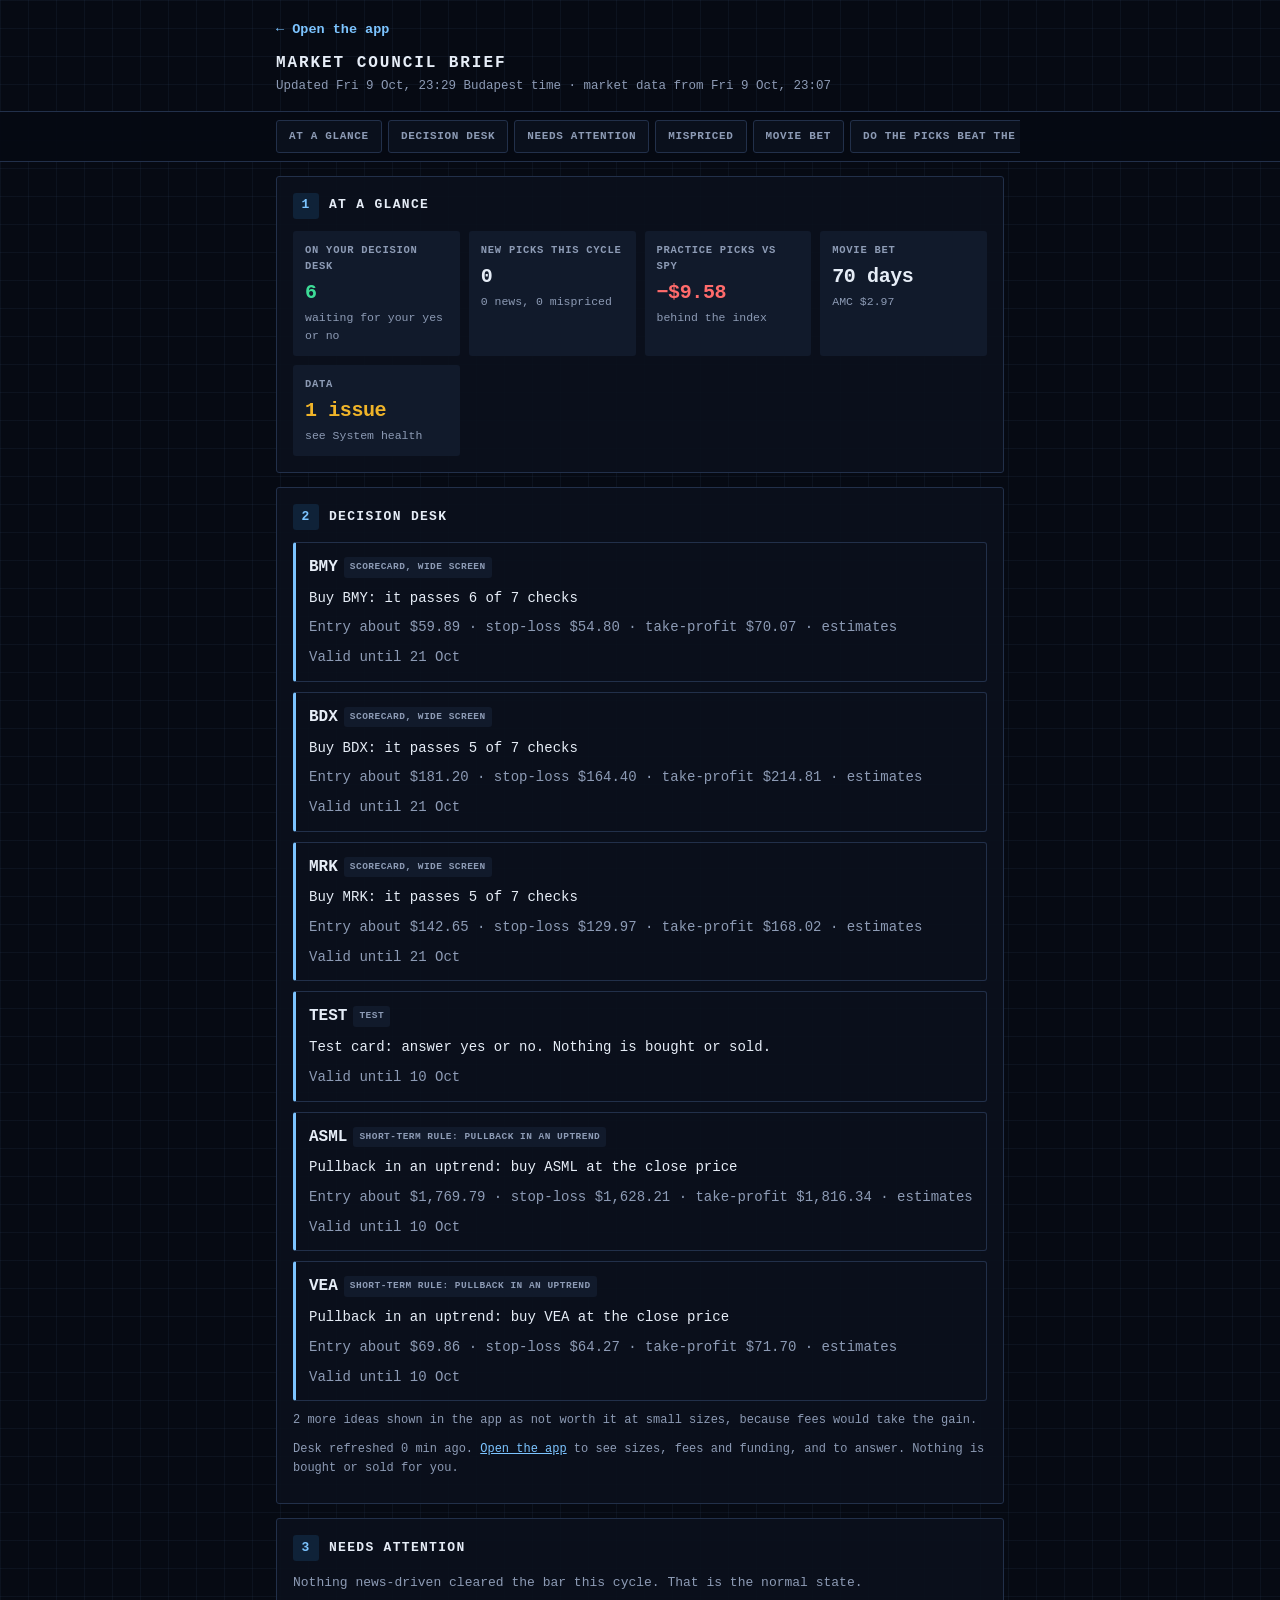
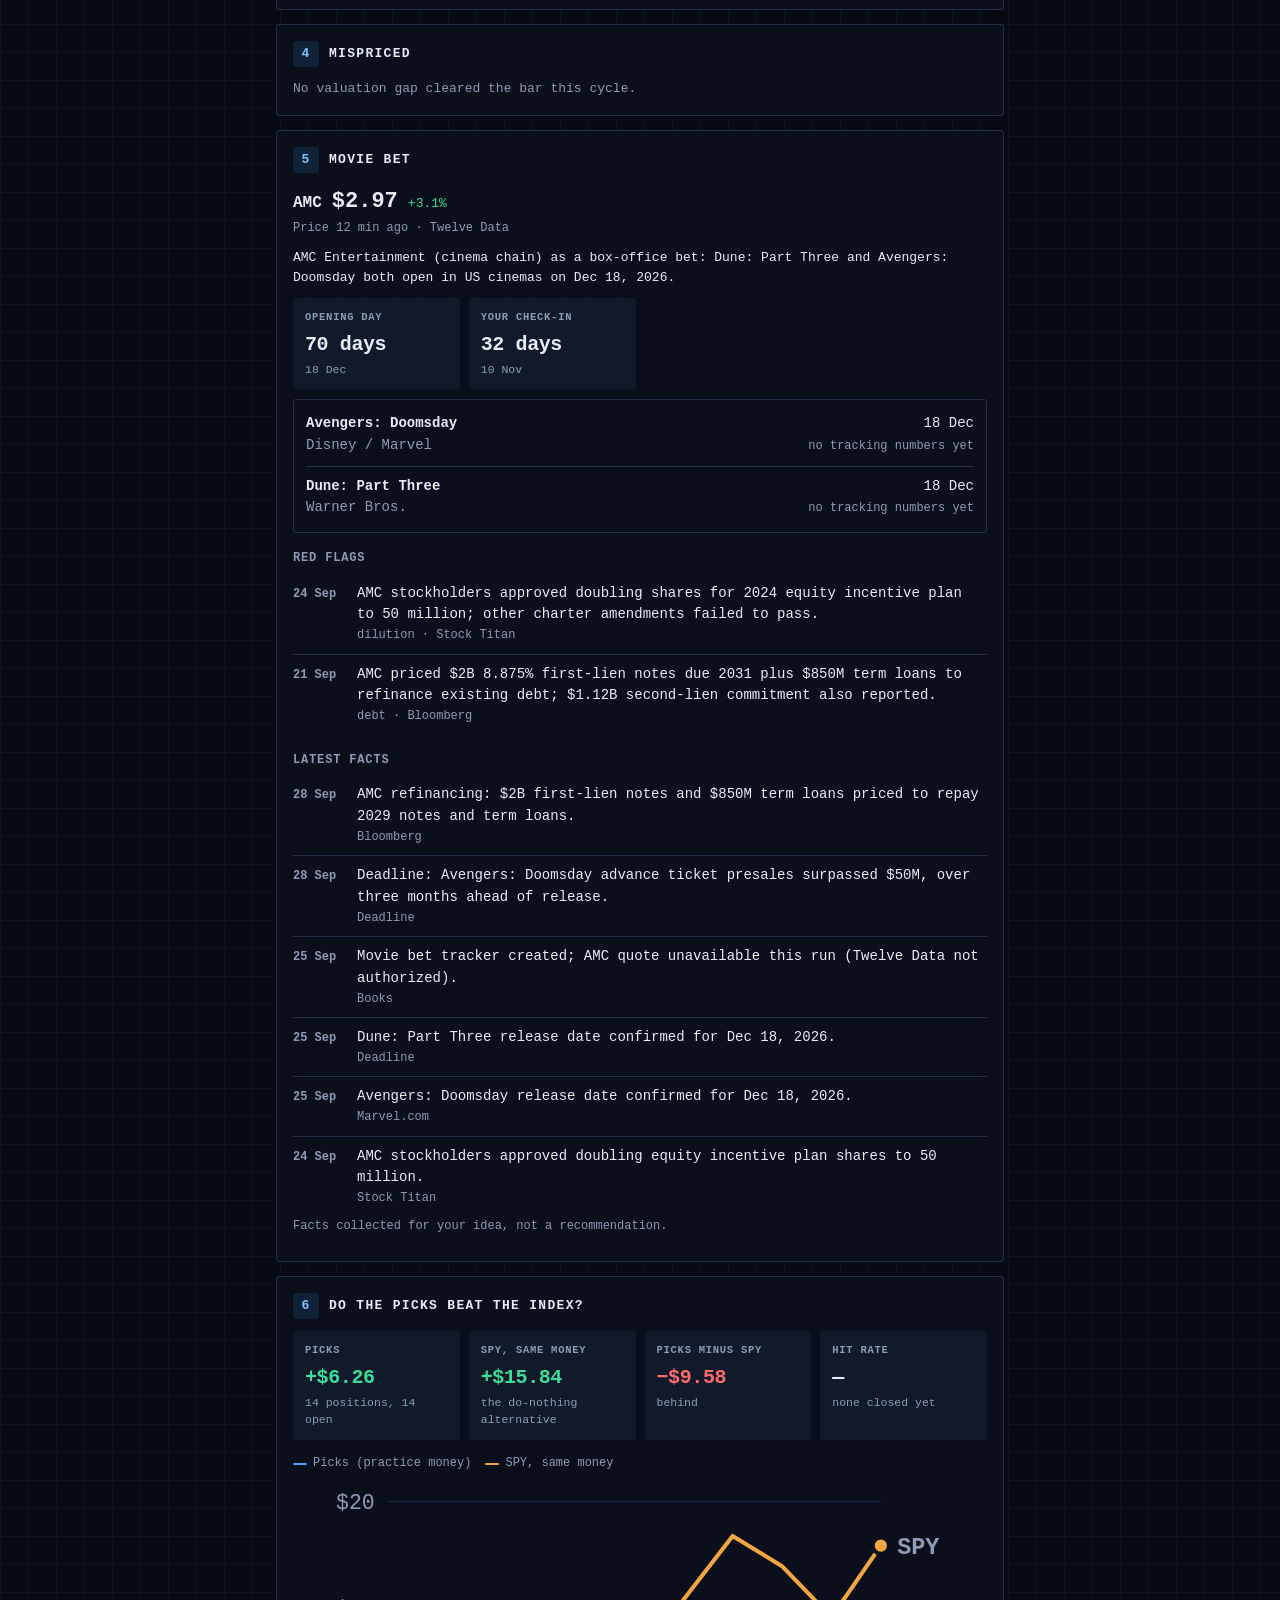
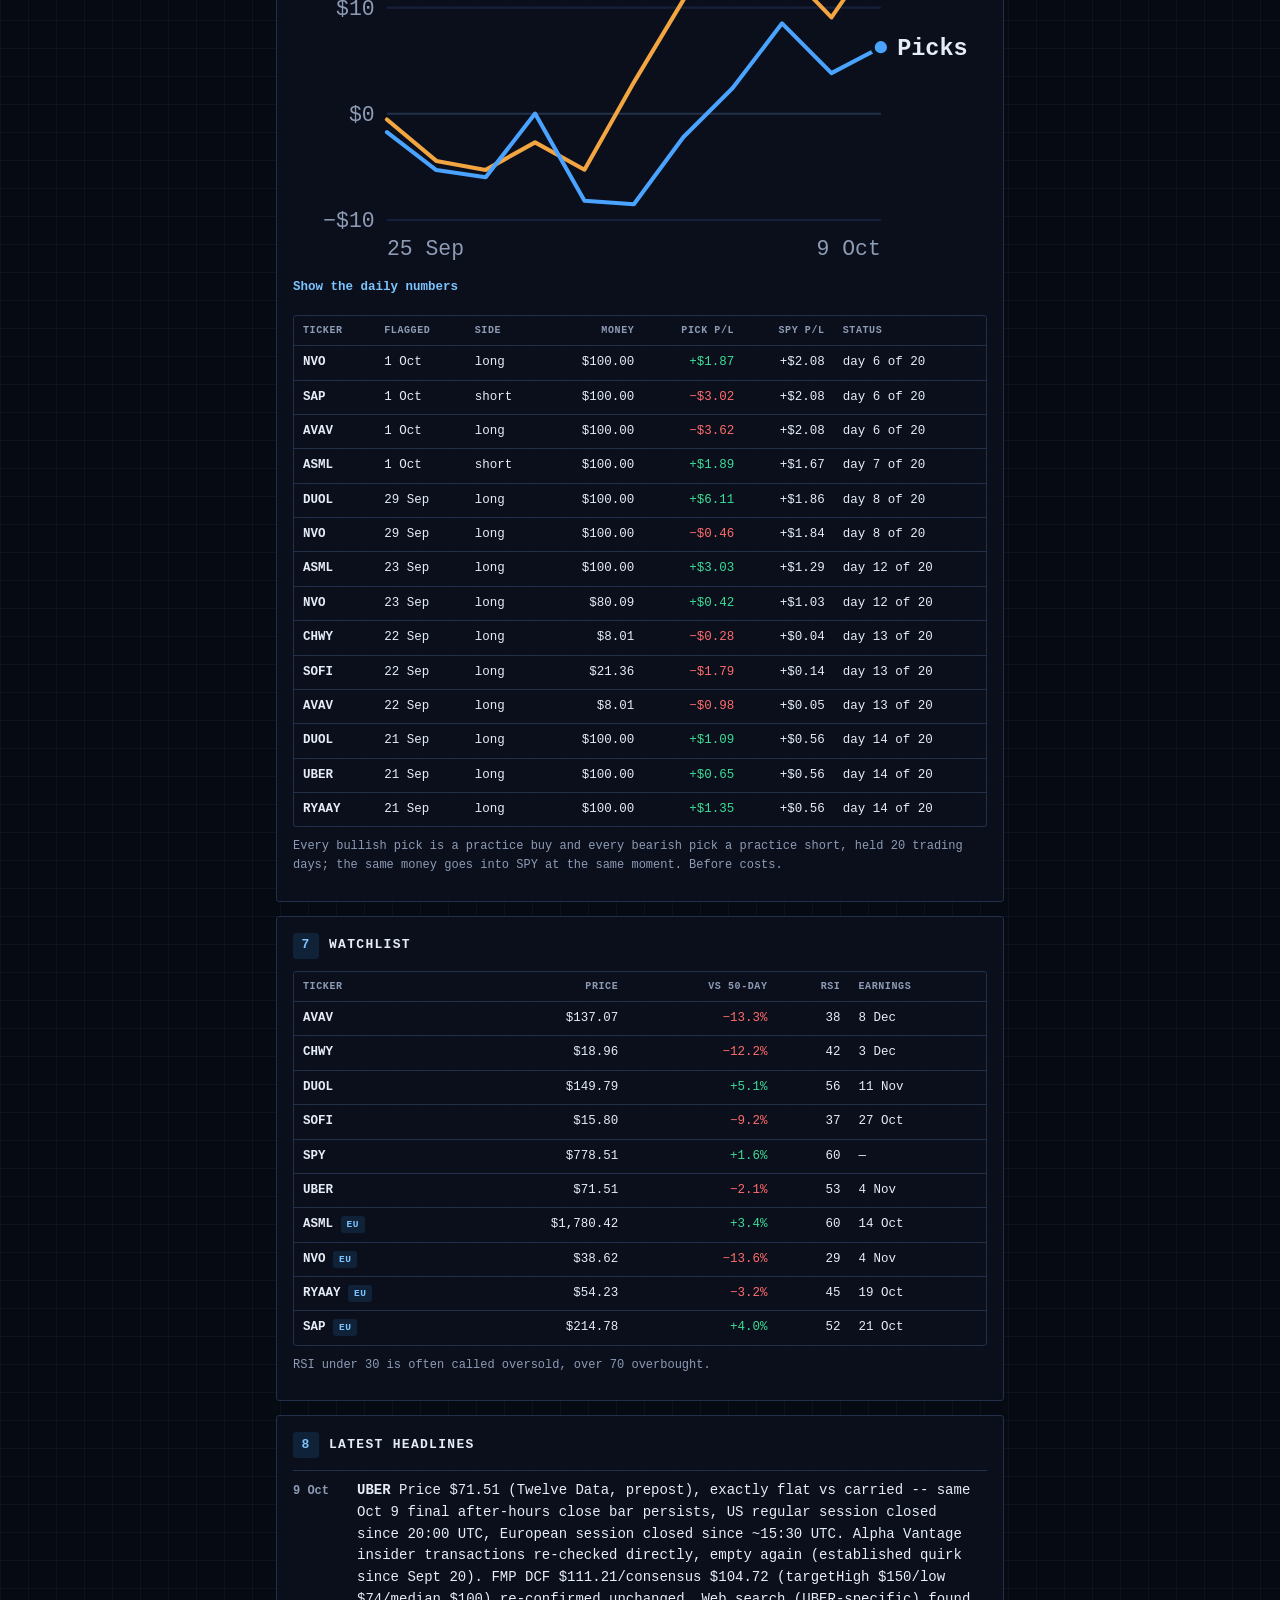
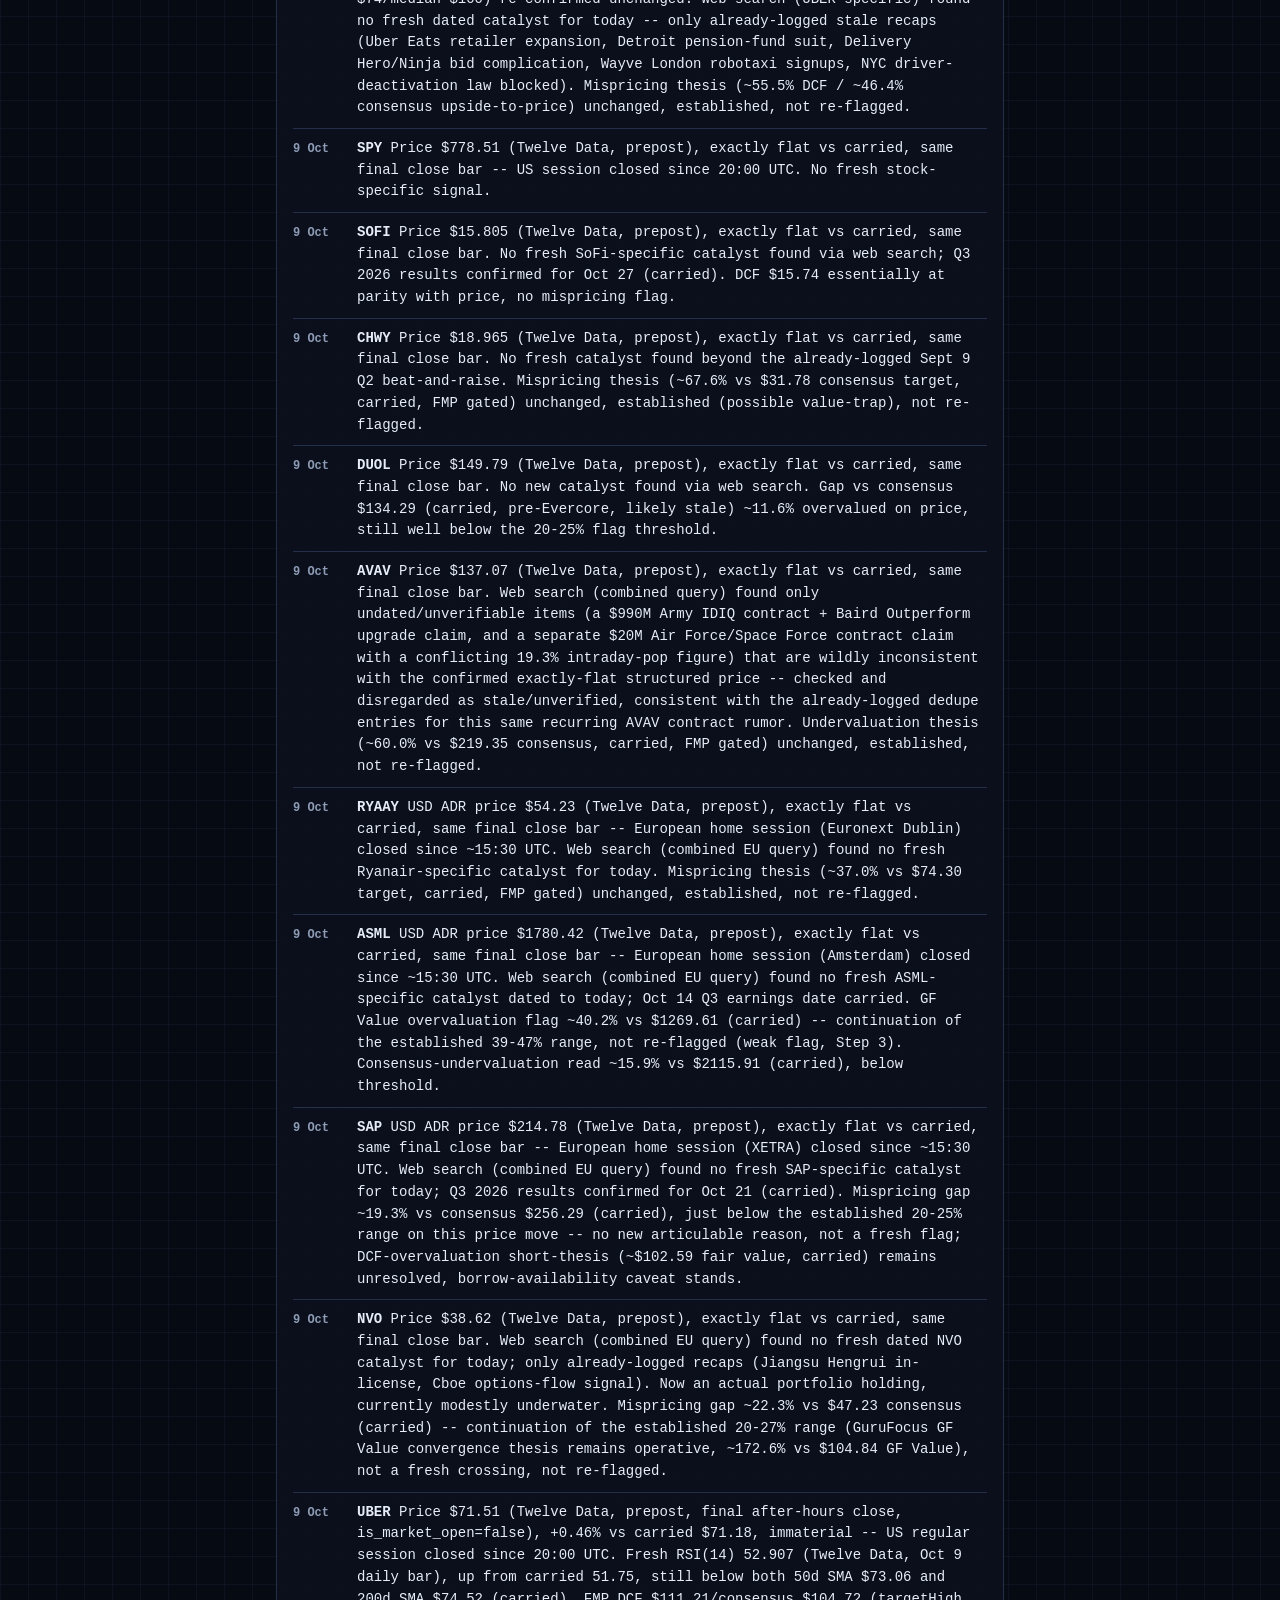
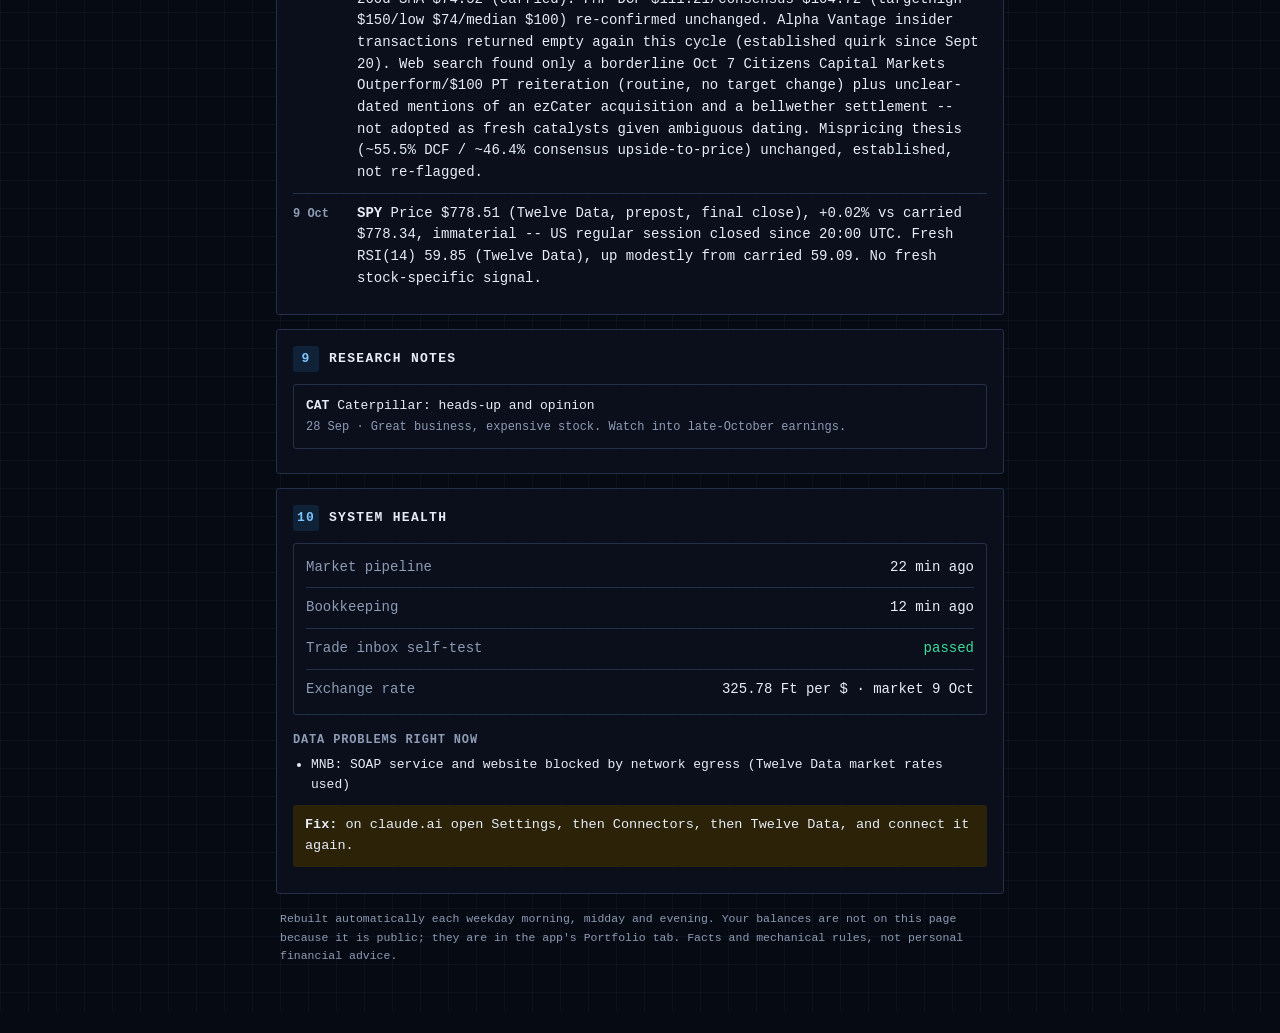
==== commit 799c86e8: "Engine: results 2026-10-09T21:29Z" ====
--- a/brief/index.html
+++ b/brief/index.html
@@ -111,11 +111,11 @@
 <header>
 <a class="back" href="../#today">&larr; Open the app</a>
 <h1>Market Council brief</h1>
-<div class="sub">Updated Fri 9 Oct, 23:16 Budapest time &middot; market data from Fri 9 Oct, 23:07</div>
+<div class="sub">Updated Fri 9 Oct, 23:29 Budapest time &middot; market data from Fri 9 Oct, 23:07</div>
 </header>
 <nav aria-label="Sections"><div><a href="#glance">At a glance</a><a href="#desk">Decision desk</a><a href="#attention">Needs attention</a><a href="#mispriced">Mispriced</a><a href="#idea">Movie bet</a><a href="#practice">Do the picks beat the index?</a><a href="#watch">Watchlist</a><a href="#news">Latest headlines</a><a href="#research">Research notes</a><a href="#health">System health</a></div></nav>
 <main>
-<section id="glance" class=""><h2><span class="n">1</span>At a glance</h2><div class="tiles"><div class="tile"><div class="tl">On your decision desk</div><div class="tv mono up">6</div><div class="ts">waiting for your yes or no</div></div><div class="tile"><div class="tl">New picks this cycle</div><div class="tv mono ">0</div><div class="ts">0 news, 0 mispriced</div></div><div class="tile"><div class="tl">Practice picks vs SPY</div><div class="tv mono dn">&minus;$9.58</div><div class="ts">behind the index</div></div><div class="tile"><div class="tl">Movie bet</div><div class="tv mono ">70 days</div><div class="ts">AMC $2.97</div></div><div class="tile"><div class="tl">Data</div><div class="tv mono wn">1 issue</div><div class="ts">see System health</div></div></div></section><section id="desk" class=""><h2><span class="n">2</span>Decision desk</h2><div class="pick"><div class="pt"><span class="tk">BMY</span><span class="tag ">Scorecard, wide screen</span></div><p>Buy BMY: it passes 6 of 7 checks</p><p class="note">Entry about $59.89 &middot; stop-loss $54.80 &middot; take-profit $70.07 &middot; estimates</p><p class="note">Valid until 21 Oct</p></div><div class="pick"><div class="pt"><span class="tk">BDX</span><span class="tag ">Scorecard, wide screen</span></div><p>Buy BDX: it passes 6 of 7 checks</p><p class="note">Entry about $181.20 &middot; stop-loss $164.40 &middot; take-profit $214.81 &middot; estimates</p><p class="note">Valid until 21 Oct</p></div><div class="pick"><div class="pt"><span class="tk">MRK</span><span class="tag ">Scorecard, wide screen</span></div><p>Buy MRK: it passes 5 of 7 checks</p><p class="note">Entry about $142.65 &middot; stop-loss $129.97 &middot; take-profit $168.02 &middot; estimates</p><p class="note">Valid until 21 Oct</p></div><div class="pick"><div class="pt"><span class="tk">TEST</span><span class="tag ">Test</span></div><p>Test card: answer yes or no. Nothing is bought or sold.</p><p class="note">Valid until 10 Oct</p></div><div class="pick"><div class="pt"><span class="tk">ASML</span><span class="tag ">Short-term rule: Pullback in an uptrend</span></div><p>Pullback in an uptrend: buy ASML at the close price</p><p class="note">Entry about $1,769.79 &middot; stop-loss $1,628.21 &middot; take-profit $1,816.34 &middot; estimates</p><p class="note">Valid until 10 Oct</p></div><div class="pick"><div class="pt"><span class="tk">VEA</span><span class="tag ">Short-term rule: Pullback in an uptrend</span></div><p>Pullback in an uptrend: buy VEA at the close price</p><p class="note">Entry about $69.86 &middot; stop-loss $64.27 &middot; take-profit $71.70 &middot; estimates</p><p class="note">Valid until 10 Oct</p></div><p class="note">2 more ideas shown in the app as not worth it at small sizes, because fees would take the gain.</p><p class="note">Desk refreshed 7 h ago. <a href="../">Open the app</a> to see sizes, fees and funding, and to answer. Nothing is bought or sold for you.</p></section><section id="attention" class=""><h2><span class="n">3</span>Needs attention</h2><p class="empty">Nothing news-driven cleared the bar this cycle. That is the normal state.</p></section><section id="mispriced" class=""><h2><span class="n">4</span>Mispriced</h2><p class="empty">No valuation gap cleared the bar this cycle.</p></section><section id="idea" class=""><h2><span class="n">5</span>Movie bet</h2><div class="prh"><span class="tk">AMC</span><span class="mono big2">$2.97</span> <span class="mono up">+3.1%</span></div><p class="note">Price 0 min ago &middot; Twelve Data</p><p>AMC Entertainment (cinema chain) as a box-office bet: Dune: Part Three and Avengers: Doomsday both open in US cinemas on Dec 18, 2026.</p><div class="tiles"><div class="tile"><div class="tl">Opening day</div><div class="tv mono ">70 days</div><div class="ts">18 Dec</div></div><div class="tile"><div class="tl">Your check-in</div><div class="tv mono ">32 days</div><div class="ts">10 Nov</div></div></div><div class="box"><div class="kv"><span><b>Avengers: Doomsday</b><br>Disney / Marvel</span><span class="r">18 Dec<br><span class="note">no tracking numbers yet</span></span></div><div class="kv"><span><b>Dune: Part Three</b><br>Warner Bros.</span><span class="r">18 Dec<br><span class="note">no tracking numbers yet</span></span></div></div><h3>Red flags</h3><div class="ev"><div class="d">24 Sep</div><div>AMC stockholders approved doubling shares for 2024 equity incentive plan to 50 million; other charter amendments failed to pass.<div class="note">dilution &middot; Stock Titan</div></div></div><div class="ev"><div class="d">21 Sep</div><div>AMC priced $2B 8.875% first-lien notes due 2031 plus $850M term loans to refinance existing debt; $1.12B second-lien commitment also reported.<div class="note">debt &middot; Bloomberg</div></div></div><h3>Latest facts</h3><div class="ev"><div class="d">28 Sep</div><div>AMC refinancing: $2B first-lien notes and $850M term loans priced to repay 2029 notes and term loans.<div class="note">Bloomberg</div></div></div><div class="ev"><div class="d">28 Sep</div><div>Deadline: Avengers: Doomsday advance ticket presales surpassed $50M, over three months ahead of release.<div class="note">Deadline</div></div></div><div class="ev"><div class="d">25 Sep</div><div>Movie bet tracker created; AMC quote unavailable this run (Twelve Data not authorized).<div class="note">Books</div></div></div><div class="ev"><div class="d">25 Sep</div><div>Dune: Part Three release date confirmed for Dec 18, 2026.<div class="note">Deadline</div></div></div><div class="ev"><div class="d">25 Sep</div><div>Avengers: Doomsday release date confirmed for Dec 18, 2026.<div class="note">Marvel.com</div></div></div><div class="ev"><div class="d">24 Sep</div><div>AMC stockholders approved doubling equity incentive plan shares to 50 million.<div class="note">Stock Titan</div></div></div><p class="note">Facts collected for your idea, not a recommendation.</p></section><section id="practice" class=""><h2><span class="n">6</span>Do the picks beat the index?</h2><div class="tiles"><div class="tile"><div class="tl">Picks</div><div class="tv mono up">+$6.26</div><div class="ts">14 positions, 14 open</div></div><div class="tile"><div class="tl">SPY, same money</div><div class="tv mono up">+$15.84</div><div class="ts">the do-nothing alternative</div></div><div class="tile"><div class="tl">Picks minus SPY</div><div class="tv mono dn">&minus;$9.58</div><div class="ts">behind</div></div><div class="tile"><div class="tl">Hit rate</div><div class="tv mono ">&mdash;</div><div class="ts">none closed yet</div></div></div><div class="legend"><span><i style="background:var(--s1)"></i>Picks (practice money)</span><span><i style="background:var(--s2)"></i>SPY, same money</span></div><div class="chart"><svg viewBox="0 0 340 190" role="img" aria-label="Practice picks versus SPY, cumulative dollars"><line class="gl" x1="46" x2="288" y1="168.0" y2="168.0"/><text class="ax" x="40" y="168.0" dy="3.5" text-anchor="end">&minus;$10</text><line class="gl z" x1="46" x2="288" y1="116.0" y2="116.0"/><text class="ax" x="40" y="116.0" dy="3.5" text-anchor="end">$0</text><line class="gl" x1="46" x2="288" y1="64.0" y2="64.0"/><text class="ax" x="40" y="64.0" dy="3.5" text-anchor="end">$10</text><line class="gl" x1="46" x2="288" y1="12.0" y2="12.0"/><text class="ax" x="40" y="12.0" dy="3.5" text-anchor="end">$20</text><text class="ax" x="46" y="185">25 Sep</text><text class="ax" x="288" y="185" text-anchor="end">9 Oct</text><path d="M46.0 118.8 L70.2 139.1 L94.4 143.5 L118.6 130.0 L142.8 143.4 L167.0 100.6 L191.2 60.3 L215.4 28.9 L239.6 43.7 L263.8 68.8 L288.0 33.6" fill="none" style="stroke:var(--s2)" stroke-width="2" stroke-linejoin="round" stroke-linecap="round"/><path d="M46.0 125.0 L70.2 143.6 L94.4 147.1 L118.6 115.9 L142.8 158.6 L167.0 160.3 L191.2 127.5 L215.4 103.4 L239.6 71.7 L263.8 96.1 L288.0 83.4" fill="none" style="stroke:var(--s1)" stroke-width="2" stroke-linejoin="round" stroke-linecap="round"/><circle cx="288.0" cy="33.6" r="4" style="fill:var(--s2);stroke:var(--sf)" stroke-width="2"/><circle cx="288.0" cy="83.4" r="4" style="fill:var(--s1);stroke:var(--sf)" stroke-width="2"/><text class="lbl" x="296.0" y="83.4" dy="4">Picks</text><text class="lbl dim" x="296.0" y="33.6" dy="4">SPY</text></svg></div><details><summary>Show the daily numbers</summary><div class="tw"><table><thead><tr><th>Day</th><th class="r">Picks</th><th class="r">SPY</th></tr></thead><tbody><tr><td>9 Oct</td><td class="r">+$6.26</td><td class="r">+$15.84</td></tr><tr><td>8 Oct</td><td class="r">+$3.82</td><td class="r">+$9.07</td></tr><tr><td>7 Oct</td><td class="r">+$8.52</td><td class="r">+$13.90</td></tr><tr><td>6 Oct</td><td class="r">+$2.42</td><td class="r">+$16.75</td></tr><tr><td>5 Oct</td><td class="r">&minus;$2.21</td><td class="r">+$10.72</td></tr><tr><td>2 Oct</td><td class="r">&minus;$8.52</td><td class="r">+$2.97</td></tr><tr><td>1 Oct</td><td class="r">&minus;$8.20</td><td class="r">&minus;$5.26</td></tr><tr><td>30 Sep</td><td class="r">+$0.02</td><td class="r">&minus;$2.70</td></tr><tr><td>29 Sep</td><td class="r">&minus;$5.99</td><td class="r">&minus;$5.29</td></tr><tr><td>28 Sep</td><td class="r">&minus;$5.30</td><td class="r">&minus;$4.44</td></tr><tr><td>25 Sep</td><td class="r">&minus;$1.74</td><td class="r">&minus;$0.54</td></tr></tbody></table></div></details><div class="tw"><table><thead><tr><th>Ticker</th><th>Flagged</th><th>Side</th><th class="r">Money</th><th class="r">Pick P/L</th><th class="r">SPY P/L</th><th>Status</th></tr></thead><tbody><tr><td><b>NVO</b></td><td>1 Oct</td><td>long</td><td class="r">$100.00</td><td class="r up">+$1.87</td><td class="r">+$2.08</td><td>day 6 of 20</td></tr><tr><td><b>SAP</b></td><td>1 Oct</td><td>short</td><td class="r">$100.00</td><td class="r dn">&minus;$3.02</td><td class="r">+$2.08</td><td>day 6 of 20</td></tr><tr><td><b>AVAV</b></td><td>1 Oct</td><td>long</td><td class="r">$100.00</td><td class="r dn">&minus;$3.62</td><td class="r">+$2.08</td><td>day 6 of 20</td></tr><tr><td><b>ASML</b></td><td>1 Oct</td><td>short</td><td class="r">$100.00</td><td class="r up">+$1.89</td><td class="r">+$1.67</td><td>day 7 of 20</td></tr><tr><td><b>DUOL</b></td><td>29 Sep</td><td>long</td><td class="r">$100.00</td><td class="r up">+$6.11</td><td class="r">+$1.86</td><td>day 8 of 20</td></tr><tr><td><b>NVO</b></td><td>29 Sep</td><td>long</td><td class="r">$100.00</td><td class="r dn">&minus;$0.46</td><td class="r">+$1.84</td><td>day 8 of 20</td></tr><tr><td><b>ASML</b></td><td>23 Sep</td><td>long</td><td class="r">$100.00</td><td class="r up">+$3.03</td><td class="r">+$1.29</td><td>day 12 of 20</td></tr><tr><td><b>NVO</b></td><td>23 Sep</td><td>long</td><td class="r">$80.09</td><td class="r up">+$0.42</td><td class="r">+$1.03</td><td>day 12 of 20</td></tr><tr><td><b>CHWY</b></td><td>22 Sep</td><td>long</td><td class="r">$8.01</td><td class="r dn">&minus;$0.28</td><td class="r">+$0.04</td><td>day 13 of 20</td></tr><tr><td><b>SOFI</b></td><td>22 Sep</td><td>long</td><td class="r">$21.36</td><td class="r dn">&minus;$1.79</td><td class="r">+$0.14</td><td>day 13 of 20</td></tr><tr><td><b>AVAV</b></td><td>22 Sep</td><td>long</td><td class="r">$8.01</td><td class="r dn">&minus;$0.98</td><td class="r">+$0.05</td><td>day 13 of 20</td></tr><tr><td><b>DUOL</b></td><td>21 Sep</td><td>long</td><td class="r">$100.00</td><td class="r up">+$1.09</td><td class="r">+$0.56</td><td>day 14 of 20</td></tr><tr><td><b>UBER</b></td><td>21 Sep</td><td>long</td><td class="r">$100.00</td><td class="r up">+$0.65</td><td class="r">+$0.56</td><td>day 14 of 20</td></tr><tr><td><b>RYAAY</b></td><td>21 Sep</td><td>long</td><td class="r">$100.00</td><td class="r up">+$1.35</td><td class="r">+$0.56</td><td>day 14 of 20</td></tr></tbody></table></div><p class="note">Every bullish pick is a practice buy and every bearish pick a practice short, held 20 trading days; the same money goes into SPY at the same moment. Before costs.</p></section><section id="watch" class=""><h2><span class="n">7</span>Watchlist</h2><div class="tw"><table><thead><tr><th>Ticker</th><th class="r">Price</th><th class="r">vs 50-day</th><th class="r">RSI</th><th>Earnings</th></tr></thead><tbody><tr><td><b>AVAV</b></td><td class="r mono">$137.07</td><td class="r dn">&minus;13.3%</td><td class="r">38</td><td>8 Dec</td></tr><tr><td><b>CHWY</b></td><td class="r mono">$18.96</td><td class="r dn">&minus;12.2%</td><td class="r">42</td><td>3 Dec</td></tr><tr><td><b>DUOL</b></td><td class="r mono">$149.79</td><td class="r up">+5.1%</td><td class="r">56</td><td>11 Nov</td></tr><tr><td><b>SOFI</b></td><td class="r mono">$15.80</td><td class="r dn">&minus;9.2%</td><td class="r">37</td><td>27 Oct</td></tr><tr><td><b>SPY</b></td><td class="r mono">$778.51</td><td class="r up">+1.6%</td><td class="r">60</td><td>&mdash;</td></tr><tr><td><b>UBER</b></td><td class="r mono">$71.51</td><td class="r dn">&minus;2.1%</td><td class="r">53</td><td>4 Nov</td></tr><tr><td><b>ASML</b> <span class="tag eu">EU</span></td><td class="r mono">$1,780.42</td><td class="r up">+3.4%</td><td class="r">60</td><td>14 Oct</td></tr><tr><td><b>NVO</b> <span class="tag eu">EU</span></td><td class="r mono">$38.62</td><td class="r dn">&minus;13.6%</td><td class="r">29</td><td>4 Nov</td></tr><tr><td><b>RYAAY</b> <span class="tag eu">EU</span></td><td class="r mono">$54.23</td><td class="r dn">&minus;3.2%</td><td class="r">45</td><td>19 Oct</td></tr><tr><td><b>SAP</b> <span class="tag eu">EU</span></td><td class="r mono">$214.78</td><td class="r up">+4.0%</td><td class="r">52</td><td>21 Oct</td></tr></tbody></table></div><p class="note">RSI under 30 is often called oversold, over 70 overbought.</p></section><section id="news" class=""><h2><span class="n">8</span>Latest headlines</h2><div class="ev"><div class="d">9 Oct</div><div><b>UBER</b> Price $71.51 (Twelve Data, prepost), exactly flat vs carried -- same Oct 9 final after-hours close bar persists, US regular session closed since 20:00 UTC, European session closed since ~15:30 UTC. Alpha Vantage insider transactions re-checked directly, empty again (established quirk since Sept 20). FMP DCF $111.21/consensus $104.72 (targetHigh $150/low $74/median $100) re-confirmed unchanged. Web search (UBER-specific) found no fresh dated catalyst for today -- only already-logged stale recaps (Uber Eats retailer expansion, Detroit pension-fund suit, Delivery Hero/Ninja bid complication, Wayve London robotaxi signups, NYC driver-deactivation law blocked). Mispricing thesis (~55.5% DCF / ~46.4% consensus upside-to-price) unchanged, established, not re-flagged.</div></div><div class="ev"><div class="d">9 Oct</div><div><b>SPY</b> Price $778.51 (Twelve Data, prepost), exactly flat vs carried, same final close bar -- US session closed since 20:00 UTC. No fresh stock-specific signal.</div></div><div class="ev"><div class="d">9 Oct</div><div><b>SOFI</b> Price $15.805 (Twelve Data, prepost), exactly flat vs carried, same final close bar. No fresh SoFi-specific catalyst found via web search; Q3 2026 results confirmed for Oct 27 (carried). DCF $15.74 essentially at parity with price, no mispricing flag.</div></div><div class="ev"><div class="d">9 Oct</div><div><b>CHWY</b> Price $18.965 (Twelve Data, prepost), exactly flat vs carried, same final close bar. No fresh catalyst found beyond the already-logged Sept 9 Q2 beat-and-raise. Mispricing thesis (~67.6% vs $31.78 consensus target, carried, FMP gated) unchanged, established (possible value-trap), not re-flagged.</div></div><div class="ev"><div class="d">9 Oct</div><div><b>DUOL</b> Price $149.79 (Twelve Data, prepost), exactly flat vs carried, same final close bar. No new catalyst found via web search. Gap vs consensus $134.29 (carried, pre-Evercore, likely stale) ~11.6% overvalued on price, still well below the 20-25% flag threshold.</div></div><div class="ev"><div class="d">9 Oct</div><div><b>AVAV</b> Price $137.07 (Twelve Data, prepost), exactly flat vs carried, same final close bar. Web search (combined query) found only undated/unverifiable items (a $990M Army IDIQ contract + Baird Outperform upgrade claim, and a separate $20M Air Force/Space Force contract claim with a conflicting 19.3% intraday-pop figure) that are wildly inconsistent with the confirmed exactly-flat structured price -- checked and disregarded as stale/unverified, consistent with the already-logged dedupe entries for this same recurring AVAV contract rumor. Undervaluation thesis (~60.0% vs $219.35 consensus, carried, FMP gated) unchanged, established, not re-flagged.</div></div><div class="ev"><div class="d">9 Oct</div><div><b>RYAAY</b> USD ADR price $54.23 (Twelve Data, prepost), exactly flat vs carried, same final close bar -- European home session (Euronext Dublin) closed since ~15:30 UTC. Web search (combined EU query) found no fresh Ryanair-specific catalyst for today. Mispricing thesis (~37.0% vs $74.30 target, carried, FMP gated) unchanged, established, not re-flagged.</div></div><div class="ev"><div class="d">9 Oct</div><div><b>ASML</b> USD ADR price $1780.42 (Twelve Data, prepost), exactly flat vs carried, same final close bar -- European home session (Amsterdam) closed since ~15:30 UTC. Web search (combined EU query) found no fresh ASML-specific catalyst dated to today; Oct 14 Q3 earnings date carried. GF Value overvaluation flag ~40.2% vs $1269.61 (carried) -- continuation of the established 39-47% range, not re-flagged (weak flag, Step 3). Consensus-undervaluation read ~15.9% vs $2115.91 (carried), below threshold.</div></div><div class="ev"><div class="d">9 Oct</div><div><b>SAP</b> USD ADR price $214.78 (Twelve Data, prepost), exactly flat vs carried, same final close bar -- European home session (XETRA) closed since ~15:30 UTC. Web search (combined EU query) found no fresh SAP-specific catalyst for today; Q3 2026 results confirmed for Oct 21 (carried). Mispricing gap ~19.3% vs consensus $256.29 (carried), just below the established 20-25% range on this price move -- no new articulable reason, not a fresh flag; DCF-overvaluation short-thesis (~$102.59 fair value, carried) remains unresolved, borrow-availability caveat stands.</div></div><div class="ev"><div class="d">9 Oct</div><div><b>NVO</b> Price $38.62 (Twelve Data, prepost), exactly flat vs carried, same final close bar. Web search (combined EU query) found no fresh dated NVO catalyst for today; only already-logged recaps (Jiangsu Hengrui in-license, Cboe options-flow signal). Now an actual portfolio holding, currently modestly underwater. Mispricing gap ~22.3% vs $47.23 consensus (carried) -- continuation of the established 20-27% range (GuruFocus GF Value convergence thesis remains operative, ~172.6% vs $104.84 GF Value), not a fresh crossing, not re-flagged.</div></div><div class="ev"><div class="d">9 Oct</div><div><b>UBER</b> Price $71.51 (Twelve Data, prepost, final after-hours close, is_market_open=false), +0.46% vs carried $71.18, immaterial -- US regular session closed since 20:00 UTC. Fresh RSI(14) 52.907 (Twelve Data, Oct 9 daily bar), up from carried 51.75, still below both 50d SMA $73.06 and 200d SMA $74.52 (carried). FMP DCF $111.21/consensus $104.72 (targetHigh $150/low $74/median $100) re-confirmed unchanged. Alpha Vantage insider transactions returned empty again this cycle (established quirk since Sept 20). Web search found only a borderline Oct 7 Citizens Capital Markets Outperform/$100 PT reiteration (routine, no target change) plus unclear-dated mentions of an ezCater acquisition and a bellwether settlement -- not adopted as fresh catalysts given ambiguous dating. Mispricing thesis (~55.5% DCF / ~46.4% consensus upside-to-price) unchanged, established, not re-flagged.</div></div><div class="ev"><div class="d">9 Oct</div><div><b>SPY</b> Price $778.51 (Twelve Data, prepost, final close), +0.02% vs carried $778.34, immaterial -- US regular session closed since 20:00 UTC. Fresh RSI(14) 59.85 (Twelve Data), up modestly from carried 59.09. No fresh stock-specific signal.</div></div></section><section id="research" class=""><h2><span class="n">9</span>Research notes</h2><a class="note-link" href="../research/cat-2026-09-28.html"><b>CAT</b> Caterpillar: heads-up and opinion<br><span class="note">28 Sep &middot; Great business, expensive stock. Watch into late-October earnings.</span></a></section><section id="health" class=""><h2><span class="n">10</span>System health</h2><div class="box"><div class="kv"><span>Market pipeline</span><span>9 min ago</span></div><div class="kv"><span>Bookkeeping</span><span>0 min ago</span></div><div class="kv"><span>Trade inbox self-test</span><span class="up">passed</span></div><div class="kv"><span>Exchange rate</span><span>325.78 Ft per $ &middot; market 9 Oct</span></div></div><h3>Data problems right now</h3><ul><li>MNB: SOAP service and website blocked by network egress (Twelve Data market rates used)</li></ul><p class="fix"><b>Fix:</b> on claude.ai open Settings, then Connectors, then Twelve Data, and connect it again.</p></section>
+<section id="glance" class=""><h2><span class="n">1</span>At a glance</h2><div class="tiles"><div class="tile"><div class="tl">On your decision desk</div><div class="tv mono up">6</div><div class="ts">waiting for your yes or no</div></div><div class="tile"><div class="tl">New picks this cycle</div><div class="tv mono ">0</div><div class="ts">0 news, 0 mispriced</div></div><div class="tile"><div class="tl">Practice picks vs SPY</div><div class="tv mono dn">&minus;$9.58</div><div class="ts">behind the index</div></div><div class="tile"><div class="tl">Movie bet</div><div class="tv mono ">70 days</div><div class="ts">AMC $2.97</div></div><div class="tile"><div class="tl">Data</div><div class="tv mono wn">1 issue</div><div class="ts">see System health</div></div></div></section><section id="desk" class=""><h2><span class="n">2</span>Decision desk</h2><div class="pick"><div class="pt"><span class="tk">BMY</span><span class="tag ">Scorecard, wide screen</span></div><p>Buy BMY: it passes 6 of 7 checks</p><p class="note">Entry about $59.89 &middot; stop-loss $54.80 &middot; take-profit $70.07 &middot; estimates</p><p class="note">Valid until 21 Oct</p></div><div class="pick"><div class="pt"><span class="tk">BDX</span><span class="tag ">Scorecard, wide screen</span></div><p>Buy BDX: it passes 5 of 7 checks</p><p class="note">Entry about $181.20 &middot; stop-loss $164.40 &middot; take-profit $214.81 &middot; estimates</p><p class="note">Valid until 21 Oct</p></div><div class="pick"><div class="pt"><span class="tk">MRK</span><span class="tag ">Scorecard, wide screen</span></div><p>Buy MRK: it passes 5 of 7 checks</p><p class="note">Entry about $142.65 &middot; stop-loss $129.97 &middot; take-profit $168.02 &middot; estimates</p><p class="note">Valid until 21 Oct</p></div><div class="pick"><div class="pt"><span class="tk">TEST</span><span class="tag ">Test</span></div><p>Test card: answer yes or no. Nothing is bought or sold.</p><p class="note">Valid until 10 Oct</p></div><div class="pick"><div class="pt"><span class="tk">ASML</span><span class="tag ">Short-term rule: Pullback in an uptrend</span></div><p>Pullback in an uptrend: buy ASML at the close price</p><p class="note">Entry about $1,769.79 &middot; stop-loss $1,628.21 &middot; take-profit $1,816.34 &middot; estimates</p><p class="note">Valid until 10 Oct</p></div><div class="pick"><div class="pt"><span class="tk">VEA</span><span class="tag ">Short-term rule: Pullback in an uptrend</span></div><p>Pullback in an uptrend: buy VEA at the close price</p><p class="note">Entry about $69.86 &middot; stop-loss $64.27 &middot; take-profit $71.70 &middot; estimates</p><p class="note">Valid until 10 Oct</p></div><p class="note">2 more ideas shown in the app as not worth it at small sizes, because fees would take the gain.</p><p class="note">Desk refreshed 0 min ago. <a href="../">Open the app</a> to see sizes, fees and funding, and to answer. Nothing is bought or sold for you.</p></section><section id="attention" class=""><h2><span class="n">3</span>Needs attention</h2><p class="empty">Nothing news-driven cleared the bar this cycle. That is the normal state.</p></section><section id="mispriced" class=""><h2><span class="n">4</span>Mispriced</h2><p class="empty">No valuation gap cleared the bar this cycle.</p></section><section id="idea" class=""><h2><span class="n">5</span>Movie bet</h2><div class="prh"><span class="tk">AMC</span><span class="mono big2">$2.97</span> <span class="mono up">+3.1%</span></div><p class="note">Price 12 min ago &middot; Twelve Data</p><p>AMC Entertainment (cinema chain) as a box-office bet: Dune: Part Three and Avengers: Doomsday both open in US cinemas on Dec 18, 2026.</p><div class="tiles"><div class="tile"><div class="tl">Opening day</div><div class="tv mono ">70 days</div><div class="ts">18 Dec</div></div><div class="tile"><div class="tl">Your check-in</div><div class="tv mono ">32 days</div><div class="ts">10 Nov</div></div></div><div class="box"><div class="kv"><span><b>Avengers: Doomsday</b><br>Disney / Marvel</span><span class="r">18 Dec<br><span class="note">no tracking numbers yet</span></span></div><div class="kv"><span><b>Dune: Part Three</b><br>Warner Bros.</span><span class="r">18 Dec<br><span class="note">no tracking numbers yet</span></span></div></div><h3>Red flags</h3><div class="ev"><div class="d">24 Sep</div><div>AMC stockholders approved doubling shares for 2024 equity incentive plan to 50 million; other charter amendments failed to pass.<div class="note">dilution &middot; Stock Titan</div></div></div><div class="ev"><div class="d">21 Sep</div><div>AMC priced $2B 8.875% first-lien notes due 2031 plus $850M term loans to refinance existing debt; $1.12B second-lien commitment also reported.<div class="note">debt &middot; Bloomberg</div></div></div><h3>Latest facts</h3><div class="ev"><div class="d">28 Sep</div><div>AMC refinancing: $2B first-lien notes and $850M term loans priced to repay 2029 notes and term loans.<div class="note">Bloomberg</div></div></div><div class="ev"><div class="d">28 Sep</div><div>Deadline: Avengers: Doomsday advance ticket presales surpassed $50M, over three months ahead of release.<div class="note">Deadline</div></div></div><div class="ev"><div class="d">25 Sep</div><div>Movie bet tracker created; AMC quote unavailable this run (Twelve Data not authorized).<div class="note">Books</div></div></div><div class="ev"><div class="d">25 Sep</div><div>Dune: Part Three release date confirmed for Dec 18, 2026.<div class="note">Deadline</div></div></div><div class="ev"><div class="d">25 Sep</div><div>Avengers: Doomsday release date confirmed for Dec 18, 2026.<div class="note">Marvel.com</div></div></div><div class="ev"><div class="d">24 Sep</div><div>AMC stockholders approved doubling equity incentive plan shares to 50 million.<div class="note">Stock Titan</div></div></div><p class="note">Facts collected for your idea, not a recommendation.</p></section><section id="practice" class=""><h2><span class="n">6</span>Do the picks beat the index?</h2><div class="tiles"><div class="tile"><div class="tl">Picks</div><div class="tv mono up">+$6.26</div><div class="ts">14 positions, 14 open</div></div><div class="tile"><div class="tl">SPY, same money</div><div class="tv mono up">+$15.84</div><div class="ts">the do-nothing alternative</div></div><div class="tile"><div class="tl">Picks minus SPY</div><div class="tv mono dn">&minus;$9.58</div><div class="ts">behind</div></div><div class="tile"><div class="tl">Hit rate</div><div class="tv mono ">&mdash;</div><div class="ts">none closed yet</div></div></div><div class="legend"><span><i style="background:var(--s1)"></i>Picks (practice money)</span><span><i style="background:var(--s2)"></i>SPY, same money</span></div><div class="chart"><svg viewBox="0 0 340 190" role="img" aria-label="Practice picks versus SPY, cumulative dollars"><line class="gl" x1="46" x2="288" y1="168.0" y2="168.0"/><text class="ax" x="40" y="168.0" dy="3.5" text-anchor="end">&minus;$10</text><line class="gl z" x1="46" x2="288" y1="116.0" y2="116.0"/><text class="ax" x="40" y="116.0" dy="3.5" text-anchor="end">$0</text><line class="gl" x1="46" x2="288" y1="64.0" y2="64.0"/><text class="ax" x="40" y="64.0" dy="3.5" text-anchor="end">$10</text><line class="gl" x1="46" x2="288" y1="12.0" y2="12.0"/><text class="ax" x="40" y="12.0" dy="3.5" text-anchor="end">$20</text><text class="ax" x="46" y="185">25 Sep</text><text class="ax" x="288" y="185" text-anchor="end">9 Oct</text><path d="M46.0 118.8 L70.2 139.1 L94.4 143.5 L118.6 130.0 L142.8 143.4 L167.0 100.6 L191.2 60.3 L215.4 28.9 L239.6 43.7 L263.8 68.8 L288.0 33.6" fill="none" style="stroke:var(--s2)" stroke-width="2" stroke-linejoin="round" stroke-linecap="round"/><path d="M46.0 125.0 L70.2 143.6 L94.4 147.1 L118.6 115.9 L142.8 158.6 L167.0 160.3 L191.2 127.5 L215.4 103.4 L239.6 71.7 L263.8 96.1 L288.0 83.4" fill="none" style="stroke:var(--s1)" stroke-width="2" stroke-linejoin="round" stroke-linecap="round"/><circle cx="288.0" cy="33.6" r="4" style="fill:var(--s2);stroke:var(--sf)" stroke-width="2"/><circle cx="288.0" cy="83.4" r="4" style="fill:var(--s1);stroke:var(--sf)" stroke-width="2"/><text class="lbl" x="296.0" y="83.4" dy="4">Picks</text><text class="lbl dim" x="296.0" y="33.6" dy="4">SPY</text></svg></div><details><summary>Show the daily numbers</summary><div class="tw"><table><thead><tr><th>Day</th><th class="r">Picks</th><th class="r">SPY</th></tr></thead><tbody><tr><td>9 Oct</td><td class="r">+$6.26</td><td class="r">+$15.84</td></tr><tr><td>8 Oct</td><td class="r">+$3.82</td><td class="r">+$9.07</td></tr><tr><td>7 Oct</td><td class="r">+$8.52</td><td class="r">+$13.90</td></tr><tr><td>6 Oct</td><td class="r">+$2.42</td><td class="r">+$16.75</td></tr><tr><td>5 Oct</td><td class="r">&minus;$2.21</td><td class="r">+$10.72</td></tr><tr><td>2 Oct</td><td class="r">&minus;$8.52</td><td class="r">+$2.97</td></tr><tr><td>1 Oct</td><td class="r">&minus;$8.20</td><td class="r">&minus;$5.26</td></tr><tr><td>30 Sep</td><td class="r">+$0.02</td><td class="r">&minus;$2.70</td></tr><tr><td>29 Sep</td><td class="r">&minus;$5.99</td><td class="r">&minus;$5.29</td></tr><tr><td>28 Sep</td><td class="r">&minus;$5.30</td><td class="r">&minus;$4.44</td></tr><tr><td>25 Sep</td><td class="r">&minus;$1.74</td><td class="r">&minus;$0.54</td></tr></tbody></table></div></details><div class="tw"><table><thead><tr><th>Ticker</th><th>Flagged</th><th>Side</th><th class="r">Money</th><th class="r">Pick P/L</th><th class="r">SPY P/L</th><th>Status</th></tr></thead><tbody><tr><td><b>NVO</b></td><td>1 Oct</td><td>long</td><td class="r">$100.00</td><td class="r up">+$1.87</td><td class="r">+$2.08</td><td>day 6 of 20</td></tr><tr><td><b>SAP</b></td><td>1 Oct</td><td>short</td><td class="r">$100.00</td><td class="r dn">&minus;$3.02</td><td class="r">+$2.08</td><td>day 6 of 20</td></tr><tr><td><b>AVAV</b></td><td>1 Oct</td><td>long</td><td class="r">$100.00</td><td class="r dn">&minus;$3.62</td><td class="r">+$2.08</td><td>day 6 of 20</td></tr><tr><td><b>ASML</b></td><td>1 Oct</td><td>short</td><td class="r">$100.00</td><td class="r up">+$1.89</td><td class="r">+$1.67</td><td>day 7 of 20</td></tr><tr><td><b>DUOL</b></td><td>29 Sep</td><td>long</td><td class="r">$100.00</td><td class="r up">+$6.11</td><td class="r">+$1.86</td><td>day 8 of 20</td></tr><tr><td><b>NVO</b></td><td>29 Sep</td><td>long</td><td class="r">$100.00</td><td class="r dn">&minus;$0.46</td><td class="r">+$1.84</td><td>day 8 of 20</td></tr><tr><td><b>ASML</b></td><td>23 Sep</td><td>long</td><td class="r">$100.00</td><td class="r up">+$3.03</td><td class="r">+$1.29</td><td>day 12 of 20</td></tr><tr><td><b>NVO</b></td><td>23 Sep</td><td>long</td><td class="r">$80.09</td><td class="r up">+$0.42</td><td class="r">+$1.03</td><td>day 12 of 20</td></tr><tr><td><b>CHWY</b></td><td>22 Sep</td><td>long</td><td class="r">$8.01</td><td class="r dn">&minus;$0.28</td><td class="r">+$0.04</td><td>day 13 of 20</td></tr><tr><td><b>SOFI</b></td><td>22 Sep</td><td>long</td><td class="r">$21.36</td><td class="r dn">&minus;$1.79</td><td class="r">+$0.14</td><td>day 13 of 20</td></tr><tr><td><b>AVAV</b></td><td>22 Sep</td><td>long</td><td class="r">$8.01</td><td class="r dn">&minus;$0.98</td><td class="r">+$0.05</td><td>day 13 of 20</td></tr><tr><td><b>DUOL</b></td><td>21 Sep</td><td>long</td><td class="r">$100.00</td><td class="r up">+$1.09</td><td class="r">+$0.56</td><td>day 14 of 20</td></tr><tr><td><b>UBER</b></td><td>21 Sep</td><td>long</td><td class="r">$100.00</td><td class="r up">+$0.65</td><td class="r">+$0.56</td><td>day 14 of 20</td></tr><tr><td><b>RYAAY</b></td><td>21 Sep</td><td>long</td><td class="r">$100.00</td><td class="r up">+$1.35</td><td class="r">+$0.56</td><td>day 14 of 20</td></tr></tbody></table></div><p class="note">Every bullish pick is a practice buy and every bearish pick a practice short, held 20 trading days; the same money goes into SPY at the same moment. Before costs.</p></section><section id="watch" class=""><h2><span class="n">7</span>Watchlist</h2><div class="tw"><table><thead><tr><th>Ticker</th><th class="r">Price</th><th class="r">vs 50-day</th><th class="r">RSI</th><th>Earnings</th></tr></thead><tbody><tr><td><b>AVAV</b></td><td class="r mono">$137.07</td><td class="r dn">&minus;13.3%</td><td class="r">38</td><td>8 Dec</td></tr><tr><td><b>CHWY</b></td><td class="r mono">$18.96</td><td class="r dn">&minus;12.2%</td><td class="r">42</td><td>3 Dec</td></tr><tr><td><b>DUOL</b></td><td class="r mono">$149.79</td><td class="r up">+5.1%</td><td class="r">56</td><td>11 Nov</td></tr><tr><td><b>SOFI</b></td><td class="r mono">$15.80</td><td class="r dn">&minus;9.2%</td><td class="r">37</td><td>27 Oct</td></tr><tr><td><b>SPY</b></td><td class="r mono">$778.51</td><td class="r up">+1.6%</td><td class="r">60</td><td>&mdash;</td></tr><tr><td><b>UBER</b></td><td class="r mono">$71.51</td><td class="r dn">&minus;2.1%</td><td class="r">53</td><td>4 Nov</td></tr><tr><td><b>ASML</b> <span class="tag eu">EU</span></td><td class="r mono">$1,780.42</td><td class="r up">+3.4%</td><td class="r">60</td><td>14 Oct</td></tr><tr><td><b>NVO</b> <span class="tag eu">EU</span></td><td class="r mono">$38.62</td><td class="r dn">&minus;13.6%</td><td class="r">29</td><td>4 Nov</td></tr><tr><td><b>RYAAY</b> <span class="tag eu">EU</span></td><td class="r mono">$54.23</td><td class="r dn">&minus;3.2%</td><td class="r">45</td><td>19 Oct</td></tr><tr><td><b>SAP</b> <span class="tag eu">EU</span></td><td class="r mono">$214.78</td><td class="r up">+4.0%</td><td class="r">52</td><td>21 Oct</td></tr></tbody></table></div><p class="note">RSI under 30 is often called oversold, over 70 overbought.</p></section><section id="news" class=""><h2><span class="n">8</span>Latest headlines</h2><div class="ev"><div class="d">9 Oct</div><div><b>UBER</b> Price $71.51 (Twelve Data, prepost), exactly flat vs carried -- same Oct 9 final after-hours close bar persists, US regular session closed since 20:00 UTC, European session closed since ~15:30 UTC. Alpha Vantage insider transactions re-checked directly, empty again (established quirk since Sept 20). FMP DCF $111.21/consensus $104.72 (targetHigh $150/low $74/median $100) re-confirmed unchanged. Web search (UBER-specific) found no fresh dated catalyst for today -- only already-logged stale recaps (Uber Eats retailer expansion, Detroit pension-fund suit, Delivery Hero/Ninja bid complication, Wayve London robotaxi signups, NYC driver-deactivation law blocked). Mispricing thesis (~55.5% DCF / ~46.4% consensus upside-to-price) unchanged, established, not re-flagged.</div></div><div class="ev"><div class="d">9 Oct</div><div><b>SPY</b> Price $778.51 (Twelve Data, prepost), exactly flat vs carried, same final close bar -- US session closed since 20:00 UTC. No fresh stock-specific signal.</div></div><div class="ev"><div class="d">9 Oct</div><div><b>SOFI</b> Price $15.805 (Twelve Data, prepost), exactly flat vs carried, same final close bar. No fresh SoFi-specific catalyst found via web search; Q3 2026 results confirmed for Oct 27 (carried). DCF $15.74 essentially at parity with price, no mispricing flag.</div></div><div class="ev"><div class="d">9 Oct</div><div><b>CHWY</b> Price $18.965 (Twelve Data, prepost), exactly flat vs carried, same final close bar. No fresh catalyst found beyond the already-logged Sept 9 Q2 beat-and-raise. Mispricing thesis (~67.6% vs $31.78 consensus target, carried, FMP gated) unchanged, established (possible value-trap), not re-flagged.</div></div><div class="ev"><div class="d">9 Oct</div><div><b>DUOL</b> Price $149.79 (Twelve Data, prepost), exactly flat vs carried, same final close bar. No new catalyst found via web search. Gap vs consensus $134.29 (carried, pre-Evercore, likely stale) ~11.6% overvalued on price, still well below the 20-25% flag threshold.</div></div><div class="ev"><div class="d">9 Oct</div><div><b>AVAV</b> Price $137.07 (Twelve Data, prepost), exactly flat vs carried, same final close bar. Web search (combined query) found only undated/unverifiable items (a $990M Army IDIQ contract + Baird Outperform upgrade claim, and a separate $20M Air Force/Space Force contract claim with a conflicting 19.3% intraday-pop figure) that are wildly inconsistent with the confirmed exactly-flat structured price -- checked and disregarded as stale/unverified, consistent with the already-logged dedupe entries for this same recurring AVAV contract rumor. Undervaluation thesis (~60.0% vs $219.35 consensus, carried, FMP gated) unchanged, established, not re-flagged.</div></div><div class="ev"><div class="d">9 Oct</div><div><b>RYAAY</b> USD ADR price $54.23 (Twelve Data, prepost), exactly flat vs carried, same final close bar -- European home session (Euronext Dublin) closed since ~15:30 UTC. Web search (combined EU query) found no fresh Ryanair-specific catalyst for today. Mispricing thesis (~37.0% vs $74.30 target, carried, FMP gated) unchanged, established, not re-flagged.</div></div><div class="ev"><div class="d">9 Oct</div><div><b>ASML</b> USD ADR price $1780.42 (Twelve Data, prepost), exactly flat vs carried, same final close bar -- European home session (Amsterdam) closed since ~15:30 UTC. Web search (combined EU query) found no fresh ASML-specific catalyst dated to today; Oct 14 Q3 earnings date carried. GF Value overvaluation flag ~40.2% vs $1269.61 (carried) -- continuation of the established 39-47% range, not re-flagged (weak flag, Step 3). Consensus-undervaluation read ~15.9% vs $2115.91 (carried), below threshold.</div></div><div class="ev"><div class="d">9 Oct</div><div><b>SAP</b> USD ADR price $214.78 (Twelve Data, prepost), exactly flat vs carried, same final close bar -- European home session (XETRA) closed since ~15:30 UTC. Web search (combined EU query) found no fresh SAP-specific catalyst for today; Q3 2026 results confirmed for Oct 21 (carried). Mispricing gap ~19.3% vs consensus $256.29 (carried), just below the established 20-25% range on this price move -- no new articulable reason, not a fresh flag; DCF-overvaluation short-thesis (~$102.59 fair value, carried) remains unresolved, borrow-availability caveat stands.</div></div><div class="ev"><div class="d">9 Oct</div><div><b>NVO</b> Price $38.62 (Twelve Data, prepost), exactly flat vs carried, same final close bar. Web search (combined EU query) found no fresh dated NVO catalyst for today; only already-logged recaps (Jiangsu Hengrui in-license, Cboe options-flow signal). Now an actual portfolio holding, currently modestly underwater. Mispricing gap ~22.3% vs $47.23 consensus (carried) -- continuation of the established 20-27% range (GuruFocus GF Value convergence thesis remains operative, ~172.6% vs $104.84 GF Value), not a fresh crossing, not re-flagged.</div></div><div class="ev"><div class="d">9 Oct</div><div><b>UBER</b> Price $71.51 (Twelve Data, prepost, final after-hours close, is_market_open=false), +0.46% vs carried $71.18, immaterial -- US regular session closed since 20:00 UTC. Fresh RSI(14) 52.907 (Twelve Data, Oct 9 daily bar), up from carried 51.75, still below both 50d SMA $73.06 and 200d SMA $74.52 (carried). FMP DCF $111.21/consensus $104.72 (targetHigh $150/low $74/median $100) re-confirmed unchanged. Alpha Vantage insider transactions returned empty again this cycle (established quirk since Sept 20). Web search found only a borderline Oct 7 Citizens Capital Markets Outperform/$100 PT reiteration (routine, no target change) plus unclear-dated mentions of an ezCater acquisition and a bellwether settlement -- not adopted as fresh catalysts given ambiguous dating. Mispricing thesis (~55.5% DCF / ~46.4% consensus upside-to-price) unchanged, established, not re-flagged.</div></div><div class="ev"><div class="d">9 Oct</div><div><b>SPY</b> Price $778.51 (Twelve Data, prepost, final close), +0.02% vs carried $778.34, immaterial -- US regular session closed since 20:00 UTC. Fresh RSI(14) 59.85 (Twelve Data), up modestly from carried 59.09. No fresh stock-specific signal.</div></div></section><section id="research" class=""><h2><span class="n">9</span>Research notes</h2><a class="note-link" href="../research/cat-2026-09-28.html"><b>CAT</b> Caterpillar: heads-up and opinion<br><span class="note">28 Sep &middot; Great business, expensive stock. Watch into late-October earnings.</span></a></section><section id="health" class=""><h2><span class="n">10</span>System health</h2><div class="box"><div class="kv"><span>Market pipeline</span><span>22 min ago</span></div><div class="kv"><span>Bookkeeping</span><span>12 min ago</span></div><div class="kv"><span>Trade inbox self-test</span><span class="up">passed</span></div><div class="kv"><span>Exchange rate</span><span>325.78 Ft per $ &middot; market 9 Oct</span></div></div><h3>Data problems right now</h3><ul><li>MNB: SOAP service and website blocked by network egress (Twelve Data market rates used)</li></ul><p class="fix"><b>Fix:</b> on claude.ai open Settings, then Connectors, then Twelve Data, and connect it again.</p></section>
 <footer>
 <p>Rebuilt automatically each weekday morning, midday and evening. Your balances are not on this page because it is public;
 they are in the app's Portfolio tab. Facts and mechanical rules, not personal financial advice.</p>
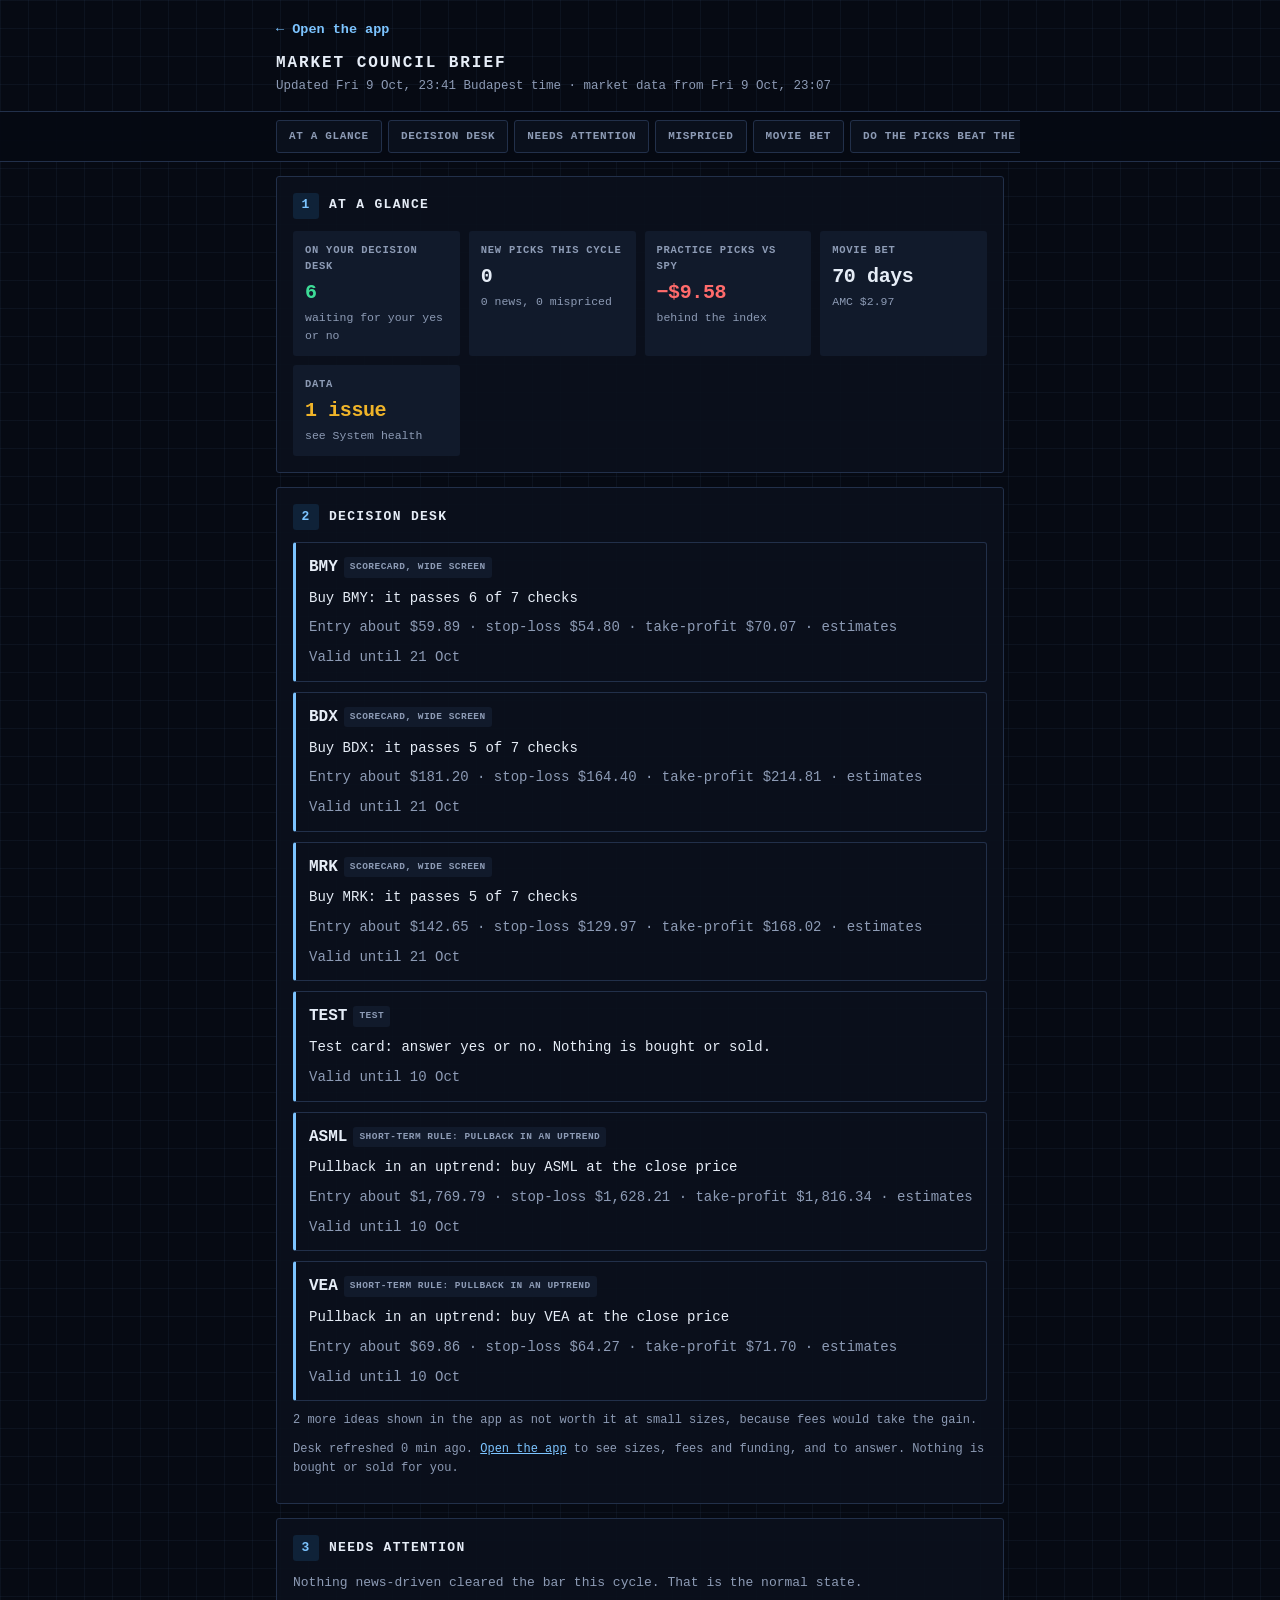
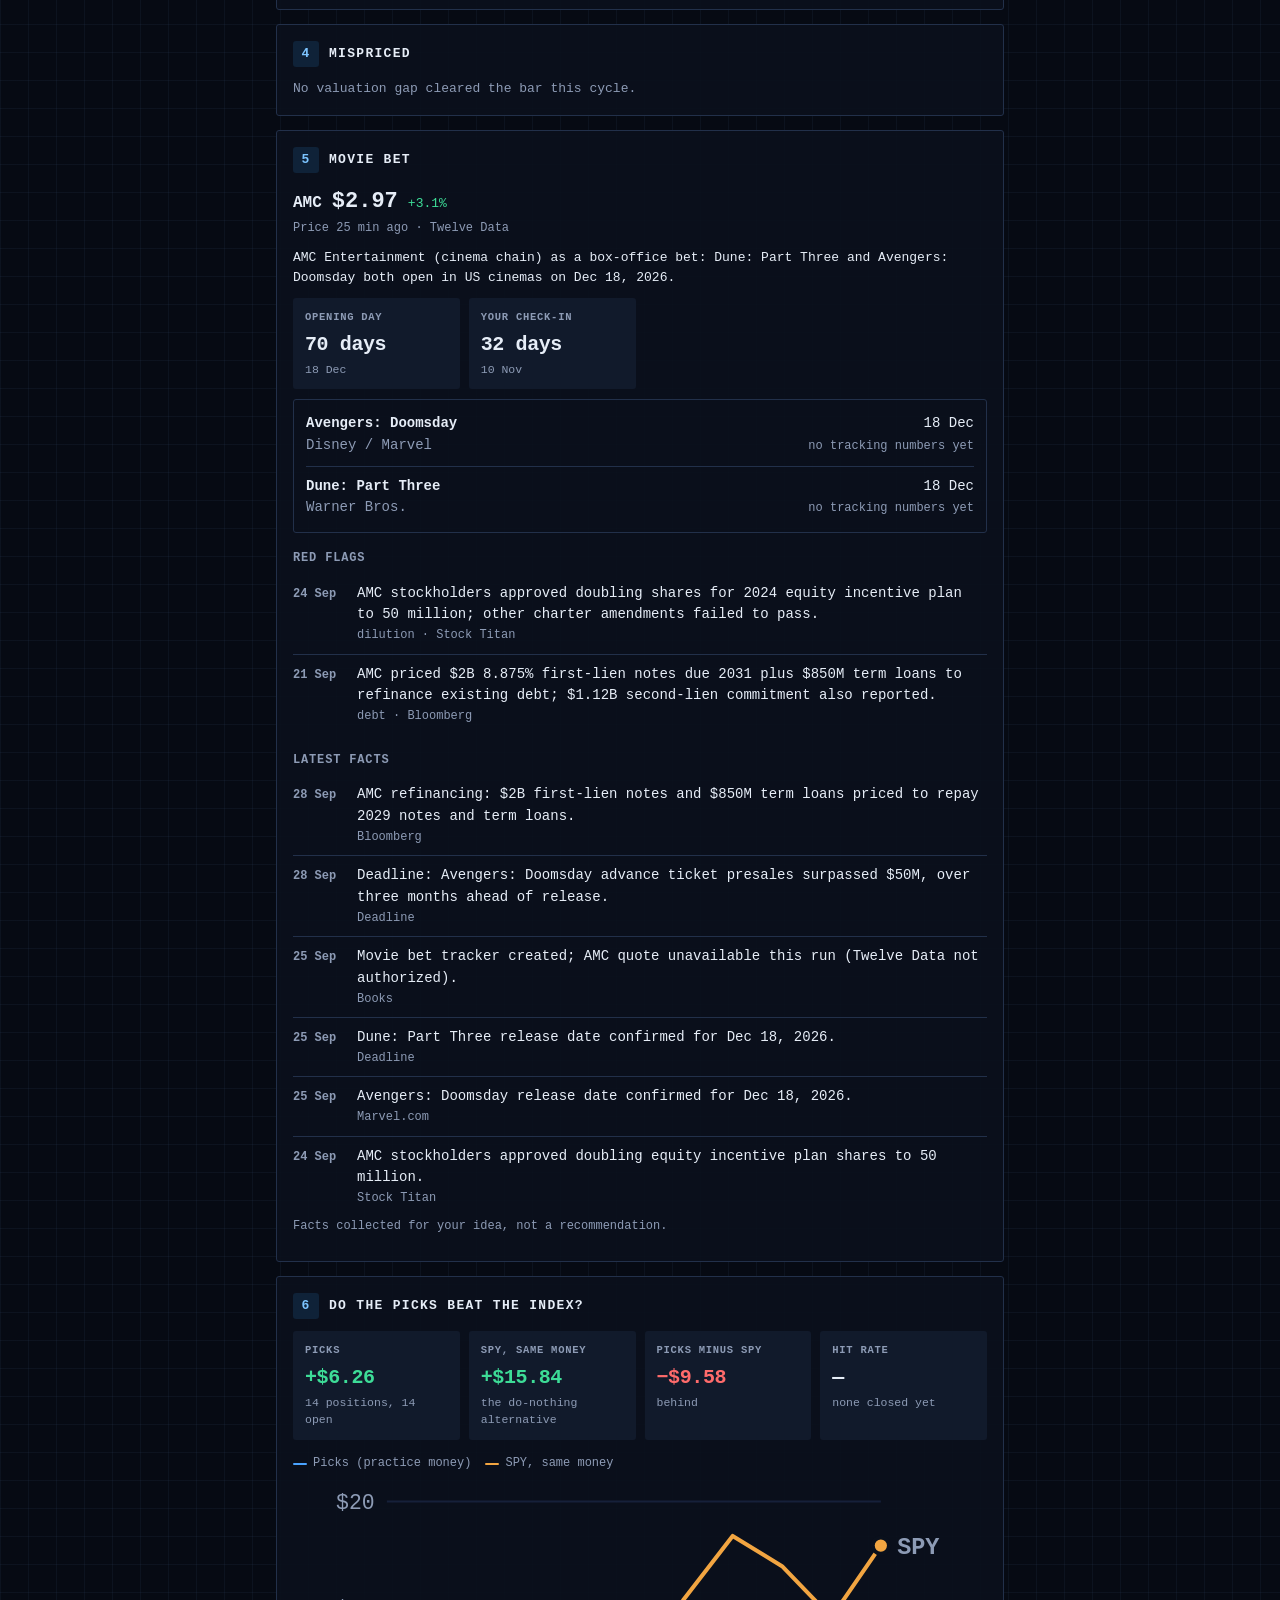
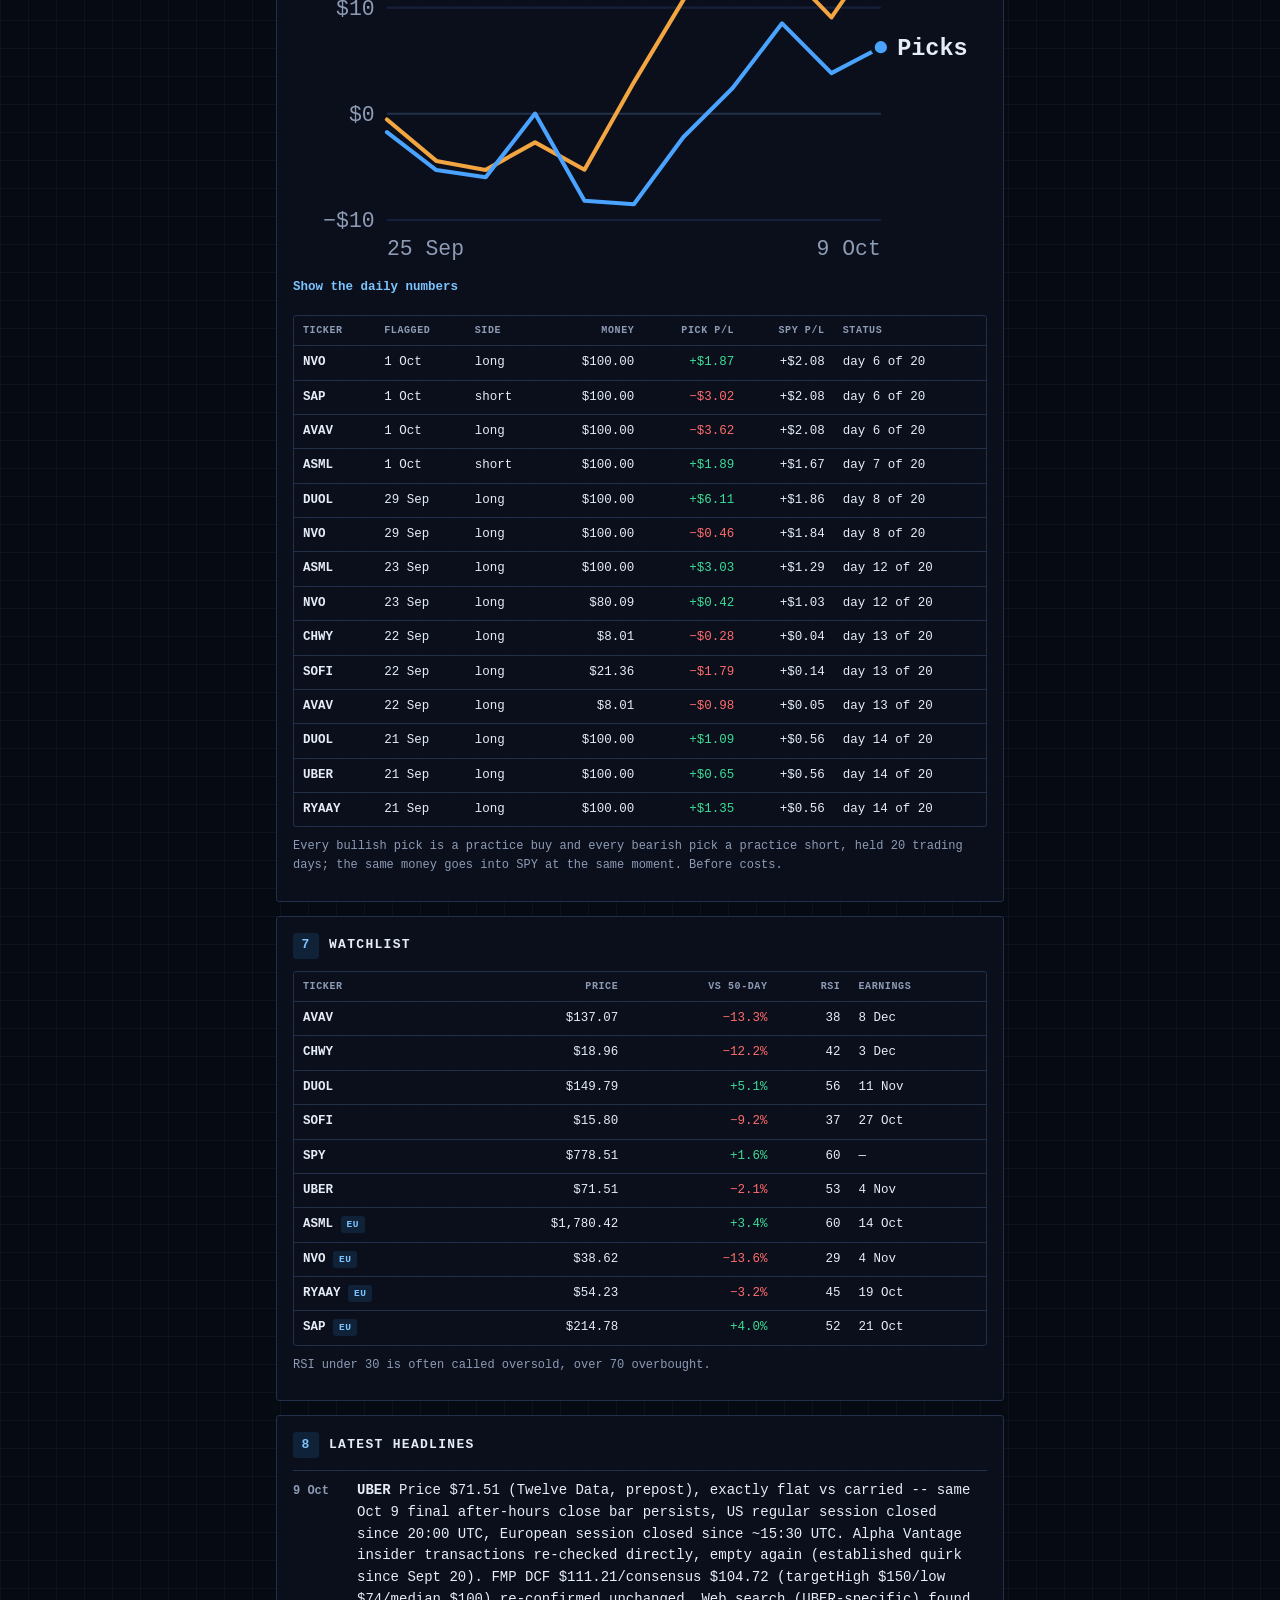
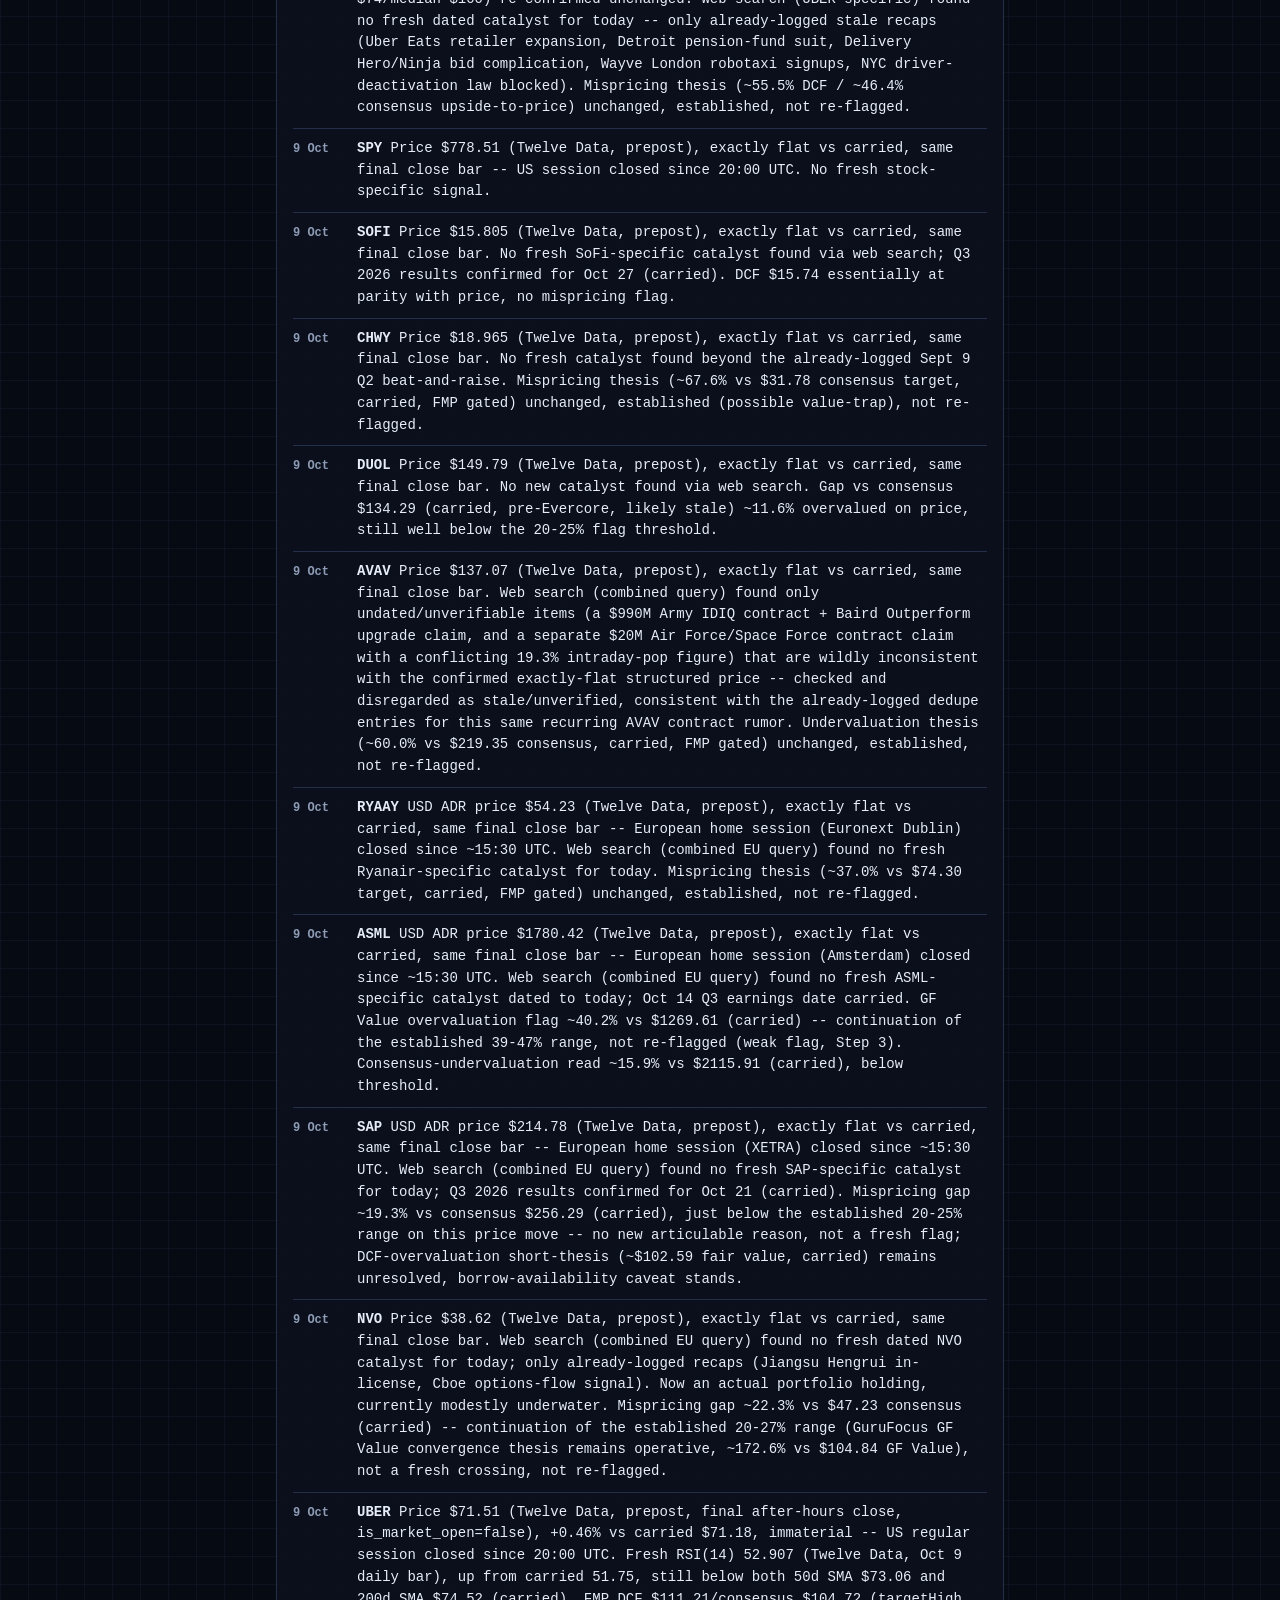
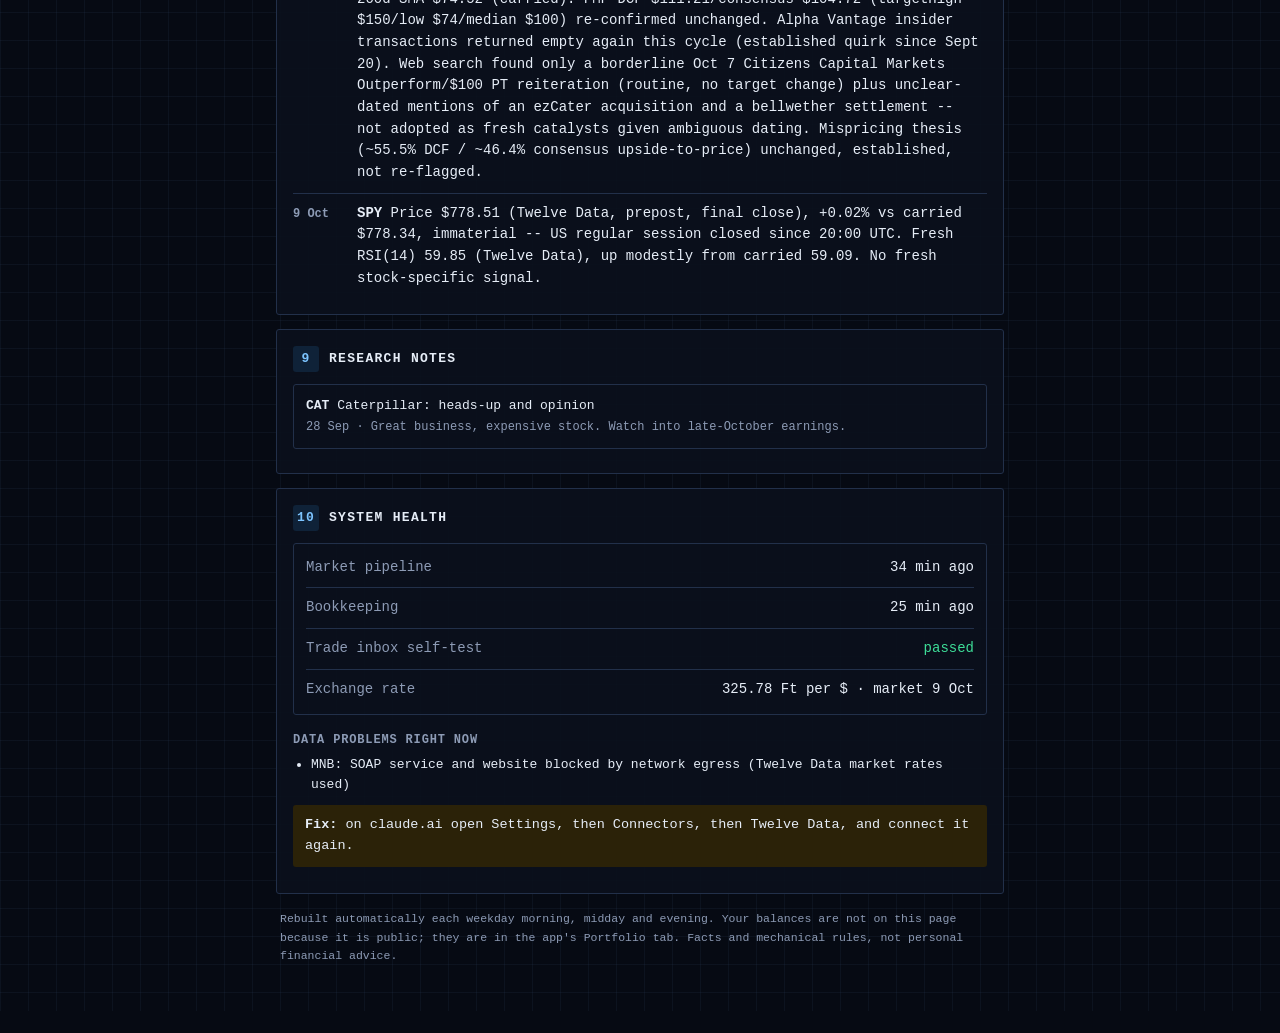
==== commit d6817781: "Engine: results 2026-10-09T21:41Z" ====
--- a/brief/index.html
+++ b/brief/index.html
@@ -111,11 +111,11 @@
 <header>
 <a class="back" href="../#today">&larr; Open the app</a>
 <h1>Market Council brief</h1>
-<div class="sub">Updated Fri 9 Oct, 23:29 Budapest time &middot; market data from Fri 9 Oct, 23:07</div>
+<div class="sub">Updated Fri 9 Oct, 23:41 Budapest time &middot; market data from Fri 9 Oct, 23:07</div>
 </header>
 <nav aria-label="Sections"><div><a href="#glance">At a glance</a><a href="#desk">Decision desk</a><a href="#attention">Needs attention</a><a href="#mispriced">Mispriced</a><a href="#idea">Movie bet</a><a href="#practice">Do the picks beat the index?</a><a href="#watch">Watchlist</a><a href="#news">Latest headlines</a><a href="#research">Research notes</a><a href="#health">System health</a></div></nav>
 <main>
-<section id="glance" class=""><h2><span class="n">1</span>At a glance</h2><div class="tiles"><div class="tile"><div class="tl">On your decision desk</div><div class="tv mono up">6</div><div class="ts">waiting for your yes or no</div></div><div class="tile"><div class="tl">New picks this cycle</div><div class="tv mono ">0</div><div class="ts">0 news, 0 mispriced</div></div><div class="tile"><div class="tl">Practice picks vs SPY</div><div class="tv mono dn">&minus;$9.58</div><div class="ts">behind the index</div></div><div class="tile"><div class="tl">Movie bet</div><div class="tv mono ">70 days</div><div class="ts">AMC $2.97</div></div><div class="tile"><div class="tl">Data</div><div class="tv mono wn">1 issue</div><div class="ts">see System health</div></div></div></section><section id="desk" class=""><h2><span class="n">2</span>Decision desk</h2><div class="pick"><div class="pt"><span class="tk">BMY</span><span class="tag ">Scorecard, wide screen</span></div><p>Buy BMY: it passes 6 of 7 checks</p><p class="note">Entry about $59.89 &middot; stop-loss $54.80 &middot; take-profit $70.07 &middot; estimates</p><p class="note">Valid until 21 Oct</p></div><div class="pick"><div class="pt"><span class="tk">BDX</span><span class="tag ">Scorecard, wide screen</span></div><p>Buy BDX: it passes 5 of 7 checks</p><p class="note">Entry about $181.20 &middot; stop-loss $164.40 &middot; take-profit $214.81 &middot; estimates</p><p class="note">Valid until 21 Oct</p></div><div class="pick"><div class="pt"><span class="tk">MRK</span><span class="tag ">Scorecard, wide screen</span></div><p>Buy MRK: it passes 5 of 7 checks</p><p class="note">Entry about $142.65 &middot; stop-loss $129.97 &middot; take-profit $168.02 &middot; estimates</p><p class="note">Valid until 21 Oct</p></div><div class="pick"><div class="pt"><span class="tk">TEST</span><span class="tag ">Test</span></div><p>Test card: answer yes or no. Nothing is bought or sold.</p><p class="note">Valid until 10 Oct</p></div><div class="pick"><div class="pt"><span class="tk">ASML</span><span class="tag ">Short-term rule: Pullback in an uptrend</span></div><p>Pullback in an uptrend: buy ASML at the close price</p><p class="note">Entry about $1,769.79 &middot; stop-loss $1,628.21 &middot; take-profit $1,816.34 &middot; estimates</p><p class="note">Valid until 10 Oct</p></div><div class="pick"><div class="pt"><span class="tk">VEA</span><span class="tag ">Short-term rule: Pullback in an uptrend</span></div><p>Pullback in an uptrend: buy VEA at the close price</p><p class="note">Entry about $69.86 &middot; stop-loss $64.27 &middot; take-profit $71.70 &middot; estimates</p><p class="note">Valid until 10 Oct</p></div><p class="note">2 more ideas shown in the app as not worth it at small sizes, because fees would take the gain.</p><p class="note">Desk refreshed 0 min ago. <a href="../">Open the app</a> to see sizes, fees and funding, and to answer. Nothing is bought or sold for you.</p></section><section id="attention" class=""><h2><span class="n">3</span>Needs attention</h2><p class="empty">Nothing news-driven cleared the bar this cycle. That is the normal state.</p></section><section id="mispriced" class=""><h2><span class="n">4</span>Mispriced</h2><p class="empty">No valuation gap cleared the bar this cycle.</p></section><section id="idea" class=""><h2><span class="n">5</span>Movie bet</h2><div class="prh"><span class="tk">AMC</span><span class="mono big2">$2.97</span> <span class="mono up">+3.1%</span></div><p class="note">Price 12 min ago &middot; Twelve Data</p><p>AMC Entertainment (cinema chain) as a box-office bet: Dune: Part Three and Avengers: Doomsday both open in US cinemas on Dec 18, 2026.</p><div class="tiles"><div class="tile"><div class="tl">Opening day</div><div class="tv mono ">70 days</div><div class="ts">18 Dec</div></div><div class="tile"><div class="tl">Your check-in</div><div class="tv mono ">32 days</div><div class="ts">10 Nov</div></div></div><div class="box"><div class="kv"><span><b>Avengers: Doomsday</b><br>Disney / Marvel</span><span class="r">18 Dec<br><span class="note">no tracking numbers yet</span></span></div><div class="kv"><span><b>Dune: Part Three</b><br>Warner Bros.</span><span class="r">18 Dec<br><span class="note">no tracking numbers yet</span></span></div></div><h3>Red flags</h3><div class="ev"><div class="d">24 Sep</div><div>AMC stockholders approved doubling shares for 2024 equity incentive plan to 50 million; other charter amendments failed to pass.<div class="note">dilution &middot; Stock Titan</div></div></div><div class="ev"><div class="d">21 Sep</div><div>AMC priced $2B 8.875% first-lien notes due 2031 plus $850M term loans to refinance existing debt; $1.12B second-lien commitment also reported.<div class="note">debt &middot; Bloomberg</div></div></div><h3>Latest facts</h3><div class="ev"><div class="d">28 Sep</div><div>AMC refinancing: $2B first-lien notes and $850M term loans priced to repay 2029 notes and term loans.<div class="note">Bloomberg</div></div></div><div class="ev"><div class="d">28 Sep</div><div>Deadline: Avengers: Doomsday advance ticket presales surpassed $50M, over three months ahead of release.<div class="note">Deadline</div></div></div><div class="ev"><div class="d">25 Sep</div><div>Movie bet tracker created; AMC quote unavailable this run (Twelve Data not authorized).<div class="note">Books</div></div></div><div class="ev"><div class="d">25 Sep</div><div>Dune: Part Three release date confirmed for Dec 18, 2026.<div class="note">Deadline</div></div></div><div class="ev"><div class="d">25 Sep</div><div>Avengers: Doomsday release date confirmed for Dec 18, 2026.<div class="note">Marvel.com</div></div></div><div class="ev"><div class="d">24 Sep</div><div>AMC stockholders approved doubling equity incentive plan shares to 50 million.<div class="note">Stock Titan</div></div></div><p class="note">Facts collected for your idea, not a recommendation.</p></section><section id="practice" class=""><h2><span class="n">6</span>Do the picks beat the index?</h2><div class="tiles"><div class="tile"><div class="tl">Picks</div><div class="tv mono up">+$6.26</div><div class="ts">14 positions, 14 open</div></div><div class="tile"><div class="tl">SPY, same money</div><div class="tv mono up">+$15.84</div><div class="ts">the do-nothing alternative</div></div><div class="tile"><div class="tl">Picks minus SPY</div><div class="tv mono dn">&minus;$9.58</div><div class="ts">behind</div></div><div class="tile"><div class="tl">Hit rate</div><div class="tv mono ">&mdash;</div><div class="ts">none closed yet</div></div></div><div class="legend"><span><i style="background:var(--s1)"></i>Picks (practice money)</span><span><i style="background:var(--s2)"></i>SPY, same money</span></div><div class="chart"><svg viewBox="0 0 340 190" role="img" aria-label="Practice picks versus SPY, cumulative dollars"><line class="gl" x1="46" x2="288" y1="168.0" y2="168.0"/><text class="ax" x="40" y="168.0" dy="3.5" text-anchor="end">&minus;$10</text><line class="gl z" x1="46" x2="288" y1="116.0" y2="116.0"/><text class="ax" x="40" y="116.0" dy="3.5" text-anchor="end">$0</text><line class="gl" x1="46" x2="288" y1="64.0" y2="64.0"/><text class="ax" x="40" y="64.0" dy="3.5" text-anchor="end">$10</text><line class="gl" x1="46" x2="288" y1="12.0" y2="12.0"/><text class="ax" x="40" y="12.0" dy="3.5" text-anchor="end">$20</text><text class="ax" x="46" y="185">25 Sep</text><text class="ax" x="288" y="185" text-anchor="end">9 Oct</text><path d="M46.0 118.8 L70.2 139.1 L94.4 143.5 L118.6 130.0 L142.8 143.4 L167.0 100.6 L191.2 60.3 L215.4 28.9 L239.6 43.7 L263.8 68.8 L288.0 33.6" fill="none" style="stroke:var(--s2)" stroke-width="2" stroke-linejoin="round" stroke-linecap="round"/><path d="M46.0 125.0 L70.2 143.6 L94.4 147.1 L118.6 115.9 L142.8 158.6 L167.0 160.3 L191.2 127.5 L215.4 103.4 L239.6 71.7 L263.8 96.1 L288.0 83.4" fill="none" style="stroke:var(--s1)" stroke-width="2" stroke-linejoin="round" stroke-linecap="round"/><circle cx="288.0" cy="33.6" r="4" style="fill:var(--s2);stroke:var(--sf)" stroke-width="2"/><circle cx="288.0" cy="83.4" r="4" style="fill:var(--s1);stroke:var(--sf)" stroke-width="2"/><text class="lbl" x="296.0" y="83.4" dy="4">Picks</text><text class="lbl dim" x="296.0" y="33.6" dy="4">SPY</text></svg></div><details><summary>Show the daily numbers</summary><div class="tw"><table><thead><tr><th>Day</th><th class="r">Picks</th><th class="r">SPY</th></tr></thead><tbody><tr><td>9 Oct</td><td class="r">+$6.26</td><td class="r">+$15.84</td></tr><tr><td>8 Oct</td><td class="r">+$3.82</td><td class="r">+$9.07</td></tr><tr><td>7 Oct</td><td class="r">+$8.52</td><td class="r">+$13.90</td></tr><tr><td>6 Oct</td><td class="r">+$2.42</td><td class="r">+$16.75</td></tr><tr><td>5 Oct</td><td class="r">&minus;$2.21</td><td class="r">+$10.72</td></tr><tr><td>2 Oct</td><td class="r">&minus;$8.52</td><td class="r">+$2.97</td></tr><tr><td>1 Oct</td><td class="r">&minus;$8.20</td><td class="r">&minus;$5.26</td></tr><tr><td>30 Sep</td><td class="r">+$0.02</td><td class="r">&minus;$2.70</td></tr><tr><td>29 Sep</td><td class="r">&minus;$5.99</td><td class="r">&minus;$5.29</td></tr><tr><td>28 Sep</td><td class="r">&minus;$5.30</td><td class="r">&minus;$4.44</td></tr><tr><td>25 Sep</td><td class="r">&minus;$1.74</td><td class="r">&minus;$0.54</td></tr></tbody></table></div></details><div class="tw"><table><thead><tr><th>Ticker</th><th>Flagged</th><th>Side</th><th class="r">Money</th><th class="r">Pick P/L</th><th class="r">SPY P/L</th><th>Status</th></tr></thead><tbody><tr><td><b>NVO</b></td><td>1 Oct</td><td>long</td><td class="r">$100.00</td><td class="r up">+$1.87</td><td class="r">+$2.08</td><td>day 6 of 20</td></tr><tr><td><b>SAP</b></td><td>1 Oct</td><td>short</td><td class="r">$100.00</td><td class="r dn">&minus;$3.02</td><td class="r">+$2.08</td><td>day 6 of 20</td></tr><tr><td><b>AVAV</b></td><td>1 Oct</td><td>long</td><td class="r">$100.00</td><td class="r dn">&minus;$3.62</td><td class="r">+$2.08</td><td>day 6 of 20</td></tr><tr><td><b>ASML</b></td><td>1 Oct</td><td>short</td><td class="r">$100.00</td><td class="r up">+$1.89</td><td class="r">+$1.67</td><td>day 7 of 20</td></tr><tr><td><b>DUOL</b></td><td>29 Sep</td><td>long</td><td class="r">$100.00</td><td class="r up">+$6.11</td><td class="r">+$1.86</td><td>day 8 of 20</td></tr><tr><td><b>NVO</b></td><td>29 Sep</td><td>long</td><td class="r">$100.00</td><td class="r dn">&minus;$0.46</td><td class="r">+$1.84</td><td>day 8 of 20</td></tr><tr><td><b>ASML</b></td><td>23 Sep</td><td>long</td><td class="r">$100.00</td><td class="r up">+$3.03</td><td class="r">+$1.29</td><td>day 12 of 20</td></tr><tr><td><b>NVO</b></td><td>23 Sep</td><td>long</td><td class="r">$80.09</td><td class="r up">+$0.42</td><td class="r">+$1.03</td><td>day 12 of 20</td></tr><tr><td><b>CHWY</b></td><td>22 Sep</td><td>long</td><td class="r">$8.01</td><td class="r dn">&minus;$0.28</td><td class="r">+$0.04</td><td>day 13 of 20</td></tr><tr><td><b>SOFI</b></td><td>22 Sep</td><td>long</td><td class="r">$21.36</td><td class="r dn">&minus;$1.79</td><td class="r">+$0.14</td><td>day 13 of 20</td></tr><tr><td><b>AVAV</b></td><td>22 Sep</td><td>long</td><td class="r">$8.01</td><td class="r dn">&minus;$0.98</td><td class="r">+$0.05</td><td>day 13 of 20</td></tr><tr><td><b>DUOL</b></td><td>21 Sep</td><td>long</td><td class="r">$100.00</td><td class="r up">+$1.09</td><td class="r">+$0.56</td><td>day 14 of 20</td></tr><tr><td><b>UBER</b></td><td>21 Sep</td><td>long</td><td class="r">$100.00</td><td class="r up">+$0.65</td><td class="r">+$0.56</td><td>day 14 of 20</td></tr><tr><td><b>RYAAY</b></td><td>21 Sep</td><td>long</td><td class="r">$100.00</td><td class="r up">+$1.35</td><td class="r">+$0.56</td><td>day 14 of 20</td></tr></tbody></table></div><p class="note">Every bullish pick is a practice buy and every bearish pick a practice short, held 20 trading days; the same money goes into SPY at the same moment. Before costs.</p></section><section id="watch" class=""><h2><span class="n">7</span>Watchlist</h2><div class="tw"><table><thead><tr><th>Ticker</th><th class="r">Price</th><th class="r">vs 50-day</th><th class="r">RSI</th><th>Earnings</th></tr></thead><tbody><tr><td><b>AVAV</b></td><td class="r mono">$137.07</td><td class="r dn">&minus;13.3%</td><td class="r">38</td><td>8 Dec</td></tr><tr><td><b>CHWY</b></td><td class="r mono">$18.96</td><td class="r dn">&minus;12.2%</td><td class="r">42</td><td>3 Dec</td></tr><tr><td><b>DUOL</b></td><td class="r mono">$149.79</td><td class="r up">+5.1%</td><td class="r">56</td><td>11 Nov</td></tr><tr><td><b>SOFI</b></td><td class="r mono">$15.80</td><td class="r dn">&minus;9.2%</td><td class="r">37</td><td>27 Oct</td></tr><tr><td><b>SPY</b></td><td class="r mono">$778.51</td><td class="r up">+1.6%</td><td class="r">60</td><td>&mdash;</td></tr><tr><td><b>UBER</b></td><td class="r mono">$71.51</td><td class="r dn">&minus;2.1%</td><td class="r">53</td><td>4 Nov</td></tr><tr><td><b>ASML</b> <span class="tag eu">EU</span></td><td class="r mono">$1,780.42</td><td class="r up">+3.4%</td><td class="r">60</td><td>14 Oct</td></tr><tr><td><b>NVO</b> <span class="tag eu">EU</span></td><td class="r mono">$38.62</td><td class="r dn">&minus;13.6%</td><td class="r">29</td><td>4 Nov</td></tr><tr><td><b>RYAAY</b> <span class="tag eu">EU</span></td><td class="r mono">$54.23</td><td class="r dn">&minus;3.2%</td><td class="r">45</td><td>19 Oct</td></tr><tr><td><b>SAP</b> <span class="tag eu">EU</span></td><td class="r mono">$214.78</td><td class="r up">+4.0%</td><td class="r">52</td><td>21 Oct</td></tr></tbody></table></div><p class="note">RSI under 30 is often called oversold, over 70 overbought.</p></section><section id="news" class=""><h2><span class="n">8</span>Latest headlines</h2><div class="ev"><div class="d">9 Oct</div><div><b>UBER</b> Price $71.51 (Twelve Data, prepost), exactly flat vs carried -- same Oct 9 final after-hours close bar persists, US regular session closed since 20:00 UTC, European session closed since ~15:30 UTC. Alpha Vantage insider transactions re-checked directly, empty again (established quirk since Sept 20). FMP DCF $111.21/consensus $104.72 (targetHigh $150/low $74/median $100) re-confirmed unchanged. Web search (UBER-specific) found no fresh dated catalyst for today -- only already-logged stale recaps (Uber Eats retailer expansion, Detroit pension-fund suit, Delivery Hero/Ninja bid complication, Wayve London robotaxi signups, NYC driver-deactivation law blocked). Mispricing thesis (~55.5% DCF / ~46.4% consensus upside-to-price) unchanged, established, not re-flagged.</div></div><div class="ev"><div class="d">9 Oct</div><div><b>SPY</b> Price $778.51 (Twelve Data, prepost), exactly flat vs carried, same final close bar -- US session closed since 20:00 UTC. No fresh stock-specific signal.</div></div><div class="ev"><div class="d">9 Oct</div><div><b>SOFI</b> Price $15.805 (Twelve Data, prepost), exactly flat vs carried, same final close bar. No fresh SoFi-specific catalyst found via web search; Q3 2026 results confirmed for Oct 27 (carried). DCF $15.74 essentially at parity with price, no mispricing flag.</div></div><div class="ev"><div class="d">9 Oct</div><div><b>CHWY</b> Price $18.965 (Twelve Data, prepost), exactly flat vs carried, same final close bar. No fresh catalyst found beyond the already-logged Sept 9 Q2 beat-and-raise. Mispricing thesis (~67.6% vs $31.78 consensus target, carried, FMP gated) unchanged, established (possible value-trap), not re-flagged.</div></div><div class="ev"><div class="d">9 Oct</div><div><b>DUOL</b> Price $149.79 (Twelve Data, prepost), exactly flat vs carried, same final close bar. No new catalyst found via web search. Gap vs consensus $134.29 (carried, pre-Evercore, likely stale) ~11.6% overvalued on price, still well below the 20-25% flag threshold.</div></div><div class="ev"><div class="d">9 Oct</div><div><b>AVAV</b> Price $137.07 (Twelve Data, prepost), exactly flat vs carried, same final close bar. Web search (combined query) found only undated/unverifiable items (a $990M Army IDIQ contract + Baird Outperform upgrade claim, and a separate $20M Air Force/Space Force contract claim with a conflicting 19.3% intraday-pop figure) that are wildly inconsistent with the confirmed exactly-flat structured price -- checked and disregarded as stale/unverified, consistent with the already-logged dedupe entries for this same recurring AVAV contract rumor. Undervaluation thesis (~60.0% vs $219.35 consensus, carried, FMP gated) unchanged, established, not re-flagged.</div></div><div class="ev"><div class="d">9 Oct</div><div><b>RYAAY</b> USD ADR price $54.23 (Twelve Data, prepost), exactly flat vs carried, same final close bar -- European home session (Euronext Dublin) closed since ~15:30 UTC. Web search (combined EU query) found no fresh Ryanair-specific catalyst for today. Mispricing thesis (~37.0% vs $74.30 target, carried, FMP gated) unchanged, established, not re-flagged.</div></div><div class="ev"><div class="d">9 Oct</div><div><b>ASML</b> USD ADR price $1780.42 (Twelve Data, prepost), exactly flat vs carried, same final close bar -- European home session (Amsterdam) closed since ~15:30 UTC. Web search (combined EU query) found no fresh ASML-specific catalyst dated to today; Oct 14 Q3 earnings date carried. GF Value overvaluation flag ~40.2% vs $1269.61 (carried) -- continuation of the established 39-47% range, not re-flagged (weak flag, Step 3). Consensus-undervaluation read ~15.9% vs $2115.91 (carried), below threshold.</div></div><div class="ev"><div class="d">9 Oct</div><div><b>SAP</b> USD ADR price $214.78 (Twelve Data, prepost), exactly flat vs carried, same final close bar -- European home session (XETRA) closed since ~15:30 UTC. Web search (combined EU query) found no fresh SAP-specific catalyst for today; Q3 2026 results confirmed for Oct 21 (carried). Mispricing gap ~19.3% vs consensus $256.29 (carried), just below the established 20-25% range on this price move -- no new articulable reason, not a fresh flag; DCF-overvaluation short-thesis (~$102.59 fair value, carried) remains unresolved, borrow-availability caveat stands.</div></div><div class="ev"><div class="d">9 Oct</div><div><b>NVO</b> Price $38.62 (Twelve Data, prepost), exactly flat vs carried, same final close bar. Web search (combined EU query) found no fresh dated NVO catalyst for today; only already-logged recaps (Jiangsu Hengrui in-license, Cboe options-flow signal). Now an actual portfolio holding, currently modestly underwater. Mispricing gap ~22.3% vs $47.23 consensus (carried) -- continuation of the established 20-27% range (GuruFocus GF Value convergence thesis remains operative, ~172.6% vs $104.84 GF Value), not a fresh crossing, not re-flagged.</div></div><div class="ev"><div class="d">9 Oct</div><div><b>UBER</b> Price $71.51 (Twelve Data, prepost, final after-hours close, is_market_open=false), +0.46% vs carried $71.18, immaterial -- US regular session closed since 20:00 UTC. Fresh RSI(14) 52.907 (Twelve Data, Oct 9 daily bar), up from carried 51.75, still below both 50d SMA $73.06 and 200d SMA $74.52 (carried). FMP DCF $111.21/consensus $104.72 (targetHigh $150/low $74/median $100) re-confirmed unchanged. Alpha Vantage insider transactions returned empty again this cycle (established quirk since Sept 20). Web search found only a borderline Oct 7 Citizens Capital Markets Outperform/$100 PT reiteration (routine, no target change) plus unclear-dated mentions of an ezCater acquisition and a bellwether settlement -- not adopted as fresh catalysts given ambiguous dating. Mispricing thesis (~55.5% DCF / ~46.4% consensus upside-to-price) unchanged, established, not re-flagged.</div></div><div class="ev"><div class="d">9 Oct</div><div><b>SPY</b> Price $778.51 (Twelve Data, prepost, final close), +0.02% vs carried $778.34, immaterial -- US regular session closed since 20:00 UTC. Fresh RSI(14) 59.85 (Twelve Data), up modestly from carried 59.09. No fresh stock-specific signal.</div></div></section><section id="research" class=""><h2><span class="n">9</span>Research notes</h2><a class="note-link" href="../research/cat-2026-09-28.html"><b>CAT</b> Caterpillar: heads-up and opinion<br><span class="note">28 Sep &middot; Great business, expensive stock. Watch into late-October earnings.</span></a></section><section id="health" class=""><h2><span class="n">10</span>System health</h2><div class="box"><div class="kv"><span>Market pipeline</span><span>22 min ago</span></div><div class="kv"><span>Bookkeeping</span><span>12 min ago</span></div><div class="kv"><span>Trade inbox self-test</span><span class="up">passed</span></div><div class="kv"><span>Exchange rate</span><span>325.78 Ft per $ &middot; market 9 Oct</span></div></div><h3>Data problems right now</h3><ul><li>MNB: SOAP service and website blocked by network egress (Twelve Data market rates used)</li></ul><p class="fix"><b>Fix:</b> on claude.ai open Settings, then Connectors, then Twelve Data, and connect it again.</p></section>
+<section id="glance" class=""><h2><span class="n">1</span>At a glance</h2><div class="tiles"><div class="tile"><div class="tl">On your decision desk</div><div class="tv mono up">6</div><div class="ts">waiting for your yes or no</div></div><div class="tile"><div class="tl">New picks this cycle</div><div class="tv mono ">0</div><div class="ts">0 news, 0 mispriced</div></div><div class="tile"><div class="tl">Practice picks vs SPY</div><div class="tv mono dn">&minus;$9.58</div><div class="ts">behind the index</div></div><div class="tile"><div class="tl">Movie bet</div><div class="tv mono ">70 days</div><div class="ts">AMC $2.97</div></div><div class="tile"><div class="tl">Data</div><div class="tv mono wn">1 issue</div><div class="ts">see System health</div></div></div></section><section id="desk" class=""><h2><span class="n">2</span>Decision desk</h2><div class="pick"><div class="pt"><span class="tk">BMY</span><span class="tag ">Scorecard, wide screen</span></div><p>Buy BMY: it passes 6 of 7 checks</p><p class="note">Entry about $59.89 &middot; stop-loss $54.80 &middot; take-profit $70.07 &middot; estimates</p><p class="note">Valid until 21 Oct</p></div><div class="pick"><div class="pt"><span class="tk">BDX</span><span class="tag ">Scorecard, wide screen</span></div><p>Buy BDX: it passes 5 of 7 checks</p><p class="note">Entry about $181.20 &middot; stop-loss $164.40 &middot; take-profit $214.81 &middot; estimates</p><p class="note">Valid until 21 Oct</p></div><div class="pick"><div class="pt"><span class="tk">MRK</span><span class="tag ">Scorecard, wide screen</span></div><p>Buy MRK: it passes 5 of 7 checks</p><p class="note">Entry about $142.65 &middot; stop-loss $129.97 &middot; take-profit $168.02 &middot; estimates</p><p class="note">Valid until 21 Oct</p></div><div class="pick"><div class="pt"><span class="tk">TEST</span><span class="tag ">Test</span></div><p>Test card: answer yes or no. Nothing is bought or sold.</p><p class="note">Valid until 10 Oct</p></div><div class="pick"><div class="pt"><span class="tk">ASML</span><span class="tag ">Short-term rule: Pullback in an uptrend</span></div><p>Pullback in an uptrend: buy ASML at the close price</p><p class="note">Entry about $1,769.79 &middot; stop-loss $1,628.21 &middot; take-profit $1,816.34 &middot; estimates</p><p class="note">Valid until 10 Oct</p></div><div class="pick"><div class="pt"><span class="tk">VEA</span><span class="tag ">Short-term rule: Pullback in an uptrend</span></div><p>Pullback in an uptrend: buy VEA at the close price</p><p class="note">Entry about $69.86 &middot; stop-loss $64.27 &middot; take-profit $71.70 &middot; estimates</p><p class="note">Valid until 10 Oct</p></div><p class="note">2 more ideas shown in the app as not worth it at small sizes, because fees would take the gain.</p><p class="note">Desk refreshed 0 min ago. <a href="../">Open the app</a> to see sizes, fees and funding, and to answer. Nothing is bought or sold for you.</p></section><section id="attention" class=""><h2><span class="n">3</span>Needs attention</h2><p class="empty">Nothing news-driven cleared the bar this cycle. That is the normal state.</p></section><section id="mispriced" class=""><h2><span class="n">4</span>Mispriced</h2><p class="empty">No valuation gap cleared the bar this cycle.</p></section><section id="idea" class=""><h2><span class="n">5</span>Movie bet</h2><div class="prh"><span class="tk">AMC</span><span class="mono big2">$2.97</span> <span class="mono up">+3.1%</span></div><p class="note">Price 25 min ago &middot; Twelve Data</p><p>AMC Entertainment (cinema chain) as a box-office bet: Dune: Part Three and Avengers: Doomsday both open in US cinemas on Dec 18, 2026.</p><div class="tiles"><div class="tile"><div class="tl">Opening day</div><div class="tv mono ">70 days</div><div class="ts">18 Dec</div></div><div class="tile"><div class="tl">Your check-in</div><div class="tv mono ">32 days</div><div class="ts">10 Nov</div></div></div><div class="box"><div class="kv"><span><b>Avengers: Doomsday</b><br>Disney / Marvel</span><span class="r">18 Dec<br><span class="note">no tracking numbers yet</span></span></div><div class="kv"><span><b>Dune: Part Three</b><br>Warner Bros.</span><span class="r">18 Dec<br><span class="note">no tracking numbers yet</span></span></div></div><h3>Red flags</h3><div class="ev"><div class="d">24 Sep</div><div>AMC stockholders approved doubling shares for 2024 equity incentive plan to 50 million; other charter amendments failed to pass.<div class="note">dilution &middot; Stock Titan</div></div></div><div class="ev"><div class="d">21 Sep</div><div>AMC priced $2B 8.875% first-lien notes due 2031 plus $850M term loans to refinance existing debt; $1.12B second-lien commitment also reported.<div class="note">debt &middot; Bloomberg</div></div></div><h3>Latest facts</h3><div class="ev"><div class="d">28 Sep</div><div>AMC refinancing: $2B first-lien notes and $850M term loans priced to repay 2029 notes and term loans.<div class="note">Bloomberg</div></div></div><div class="ev"><div class="d">28 Sep</div><div>Deadline: Avengers: Doomsday advance ticket presales surpassed $50M, over three months ahead of release.<div class="note">Deadline</div></div></div><div class="ev"><div class="d">25 Sep</div><div>Movie bet tracker created; AMC quote unavailable this run (Twelve Data not authorized).<div class="note">Books</div></div></div><div class="ev"><div class="d">25 Sep</div><div>Dune: Part Three release date confirmed for Dec 18, 2026.<div class="note">Deadline</div></div></div><div class="ev"><div class="d">25 Sep</div><div>Avengers: Doomsday release date confirmed for Dec 18, 2026.<div class="note">Marvel.com</div></div></div><div class="ev"><div class="d">24 Sep</div><div>AMC stockholders approved doubling equity incentive plan shares to 50 million.<div class="note">Stock Titan</div></div></div><p class="note">Facts collected for your idea, not a recommendation.</p></section><section id="practice" class=""><h2><span class="n">6</span>Do the picks beat the index?</h2><div class="tiles"><div class="tile"><div class="tl">Picks</div><div class="tv mono up">+$6.26</div><div class="ts">14 positions, 14 open</div></div><div class="tile"><div class="tl">SPY, same money</div><div class="tv mono up">+$15.84</div><div class="ts">the do-nothing alternative</div></div><div class="tile"><div class="tl">Picks minus SPY</div><div class="tv mono dn">&minus;$9.58</div><div class="ts">behind</div></div><div class="tile"><div class="tl">Hit rate</div><div class="tv mono ">&mdash;</div><div class="ts">none closed yet</div></div></div><div class="legend"><span><i style="background:var(--s1)"></i>Picks (practice money)</span><span><i style="background:var(--s2)"></i>SPY, same money</span></div><div class="chart"><svg viewBox="0 0 340 190" role="img" aria-label="Practice picks versus SPY, cumulative dollars"><line class="gl" x1="46" x2="288" y1="168.0" y2="168.0"/><text class="ax" x="40" y="168.0" dy="3.5" text-anchor="end">&minus;$10</text><line class="gl z" x1="46" x2="288" y1="116.0" y2="116.0"/><text class="ax" x="40" y="116.0" dy="3.5" text-anchor="end">$0</text><line class="gl" x1="46" x2="288" y1="64.0" y2="64.0"/><text class="ax" x="40" y="64.0" dy="3.5" text-anchor="end">$10</text><line class="gl" x1="46" x2="288" y1="12.0" y2="12.0"/><text class="ax" x="40" y="12.0" dy="3.5" text-anchor="end">$20</text><text class="ax" x="46" y="185">25 Sep</text><text class="ax" x="288" y="185" text-anchor="end">9 Oct</text><path d="M46.0 118.8 L70.2 139.1 L94.4 143.5 L118.6 130.0 L142.8 143.4 L167.0 100.6 L191.2 60.3 L215.4 28.9 L239.6 43.7 L263.8 68.8 L288.0 33.6" fill="none" style="stroke:var(--s2)" stroke-width="2" stroke-linejoin="round" stroke-linecap="round"/><path d="M46.0 125.0 L70.2 143.6 L94.4 147.1 L118.6 115.9 L142.8 158.6 L167.0 160.3 L191.2 127.5 L215.4 103.4 L239.6 71.7 L263.8 96.1 L288.0 83.4" fill="none" style="stroke:var(--s1)" stroke-width="2" stroke-linejoin="round" stroke-linecap="round"/><circle cx="288.0" cy="33.6" r="4" style="fill:var(--s2);stroke:var(--sf)" stroke-width="2"/><circle cx="288.0" cy="83.4" r="4" style="fill:var(--s1);stroke:var(--sf)" stroke-width="2"/><text class="lbl" x="296.0" y="83.4" dy="4">Picks</text><text class="lbl dim" x="296.0" y="33.6" dy="4">SPY</text></svg></div><details><summary>Show the daily numbers</summary><div class="tw"><table><thead><tr><th>Day</th><th class="r">Picks</th><th class="r">SPY</th></tr></thead><tbody><tr><td>9 Oct</td><td class="r">+$6.26</td><td class="r">+$15.84</td></tr><tr><td>8 Oct</td><td class="r">+$3.82</td><td class="r">+$9.07</td></tr><tr><td>7 Oct</td><td class="r">+$8.52</td><td class="r">+$13.90</td></tr><tr><td>6 Oct</td><td class="r">+$2.42</td><td class="r">+$16.75</td></tr><tr><td>5 Oct</td><td class="r">&minus;$2.21</td><td class="r">+$10.72</td></tr><tr><td>2 Oct</td><td class="r">&minus;$8.52</td><td class="r">+$2.97</td></tr><tr><td>1 Oct</td><td class="r">&minus;$8.20</td><td class="r">&minus;$5.26</td></tr><tr><td>30 Sep</td><td class="r">+$0.02</td><td class="r">&minus;$2.70</td></tr><tr><td>29 Sep</td><td class="r">&minus;$5.99</td><td class="r">&minus;$5.29</td></tr><tr><td>28 Sep</td><td class="r">&minus;$5.30</td><td class="r">&minus;$4.44</td></tr><tr><td>25 Sep</td><td class="r">&minus;$1.74</td><td class="r">&minus;$0.54</td></tr></tbody></table></div></details><div class="tw"><table><thead><tr><th>Ticker</th><th>Flagged</th><th>Side</th><th class="r">Money</th><th class="r">Pick P/L</th><th class="r">SPY P/L</th><th>Status</th></tr></thead><tbody><tr><td><b>NVO</b></td><td>1 Oct</td><td>long</td><td class="r">$100.00</td><td class="r up">+$1.87</td><td class="r">+$2.08</td><td>day 6 of 20</td></tr><tr><td><b>SAP</b></td><td>1 Oct</td><td>short</td><td class="r">$100.00</td><td class="r dn">&minus;$3.02</td><td class="r">+$2.08</td><td>day 6 of 20</td></tr><tr><td><b>AVAV</b></td><td>1 Oct</td><td>long</td><td class="r">$100.00</td><td class="r dn">&minus;$3.62</td><td class="r">+$2.08</td><td>day 6 of 20</td></tr><tr><td><b>ASML</b></td><td>1 Oct</td><td>short</td><td class="r">$100.00</td><td class="r up">+$1.89</td><td class="r">+$1.67</td><td>day 7 of 20</td></tr><tr><td><b>DUOL</b></td><td>29 Sep</td><td>long</td><td class="r">$100.00</td><td class="r up">+$6.11</td><td class="r">+$1.86</td><td>day 8 of 20</td></tr><tr><td><b>NVO</b></td><td>29 Sep</td><td>long</td><td class="r">$100.00</td><td class="r dn">&minus;$0.46</td><td class="r">+$1.84</td><td>day 8 of 20</td></tr><tr><td><b>ASML</b></td><td>23 Sep</td><td>long</td><td class="r">$100.00</td><td class="r up">+$3.03</td><td class="r">+$1.29</td><td>day 12 of 20</td></tr><tr><td><b>NVO</b></td><td>23 Sep</td><td>long</td><td class="r">$80.09</td><td class="r up">+$0.42</td><td class="r">+$1.03</td><td>day 12 of 20</td></tr><tr><td><b>CHWY</b></td><td>22 Sep</td><td>long</td><td class="r">$8.01</td><td class="r dn">&minus;$0.28</td><td class="r">+$0.04</td><td>day 13 of 20</td></tr><tr><td><b>SOFI</b></td><td>22 Sep</td><td>long</td><td class="r">$21.36</td><td class="r dn">&minus;$1.79</td><td class="r">+$0.14</td><td>day 13 of 20</td></tr><tr><td><b>AVAV</b></td><td>22 Sep</td><td>long</td><td class="r">$8.01</td><td class="r dn">&minus;$0.98</td><td class="r">+$0.05</td><td>day 13 of 20</td></tr><tr><td><b>DUOL</b></td><td>21 Sep</td><td>long</td><td class="r">$100.00</td><td class="r up">+$1.09</td><td class="r">+$0.56</td><td>day 14 of 20</td></tr><tr><td><b>UBER</b></td><td>21 Sep</td><td>long</td><td class="r">$100.00</td><td class="r up">+$0.65</td><td class="r">+$0.56</td><td>day 14 of 20</td></tr><tr><td><b>RYAAY</b></td><td>21 Sep</td><td>long</td><td class="r">$100.00</td><td class="r up">+$1.35</td><td class="r">+$0.56</td><td>day 14 of 20</td></tr></tbody></table></div><p class="note">Every bullish pick is a practice buy and every bearish pick a practice short, held 20 trading days; the same money goes into SPY at the same moment. Before costs.</p></section><section id="watch" class=""><h2><span class="n">7</span>Watchlist</h2><div class="tw"><table><thead><tr><th>Ticker</th><th class="r">Price</th><th class="r">vs 50-day</th><th class="r">RSI</th><th>Earnings</th></tr></thead><tbody><tr><td><b>AVAV</b></td><td class="r mono">$137.07</td><td class="r dn">&minus;13.3%</td><td class="r">38</td><td>8 Dec</td></tr><tr><td><b>CHWY</b></td><td class="r mono">$18.96</td><td class="r dn">&minus;12.2%</td><td class="r">42</td><td>3 Dec</td></tr><tr><td><b>DUOL</b></td><td class="r mono">$149.79</td><td class="r up">+5.1%</td><td class="r">56</td><td>11 Nov</td></tr><tr><td><b>SOFI</b></td><td class="r mono">$15.80</td><td class="r dn">&minus;9.2%</td><td class="r">37</td><td>27 Oct</td></tr><tr><td><b>SPY</b></td><td class="r mono">$778.51</td><td class="r up">+1.6%</td><td class="r">60</td><td>&mdash;</td></tr><tr><td><b>UBER</b></td><td class="r mono">$71.51</td><td class="r dn">&minus;2.1%</td><td class="r">53</td><td>4 Nov</td></tr><tr><td><b>ASML</b> <span class="tag eu">EU</span></td><td class="r mono">$1,780.42</td><td class="r up">+3.4%</td><td class="r">60</td><td>14 Oct</td></tr><tr><td><b>NVO</b> <span class="tag eu">EU</span></td><td class="r mono">$38.62</td><td class="r dn">&minus;13.6%</td><td class="r">29</td><td>4 Nov</td></tr><tr><td><b>RYAAY</b> <span class="tag eu">EU</span></td><td class="r mono">$54.23</td><td class="r dn">&minus;3.2%</td><td class="r">45</td><td>19 Oct</td></tr><tr><td><b>SAP</b> <span class="tag eu">EU</span></td><td class="r mono">$214.78</td><td class="r up">+4.0%</td><td class="r">52</td><td>21 Oct</td></tr></tbody></table></div><p class="note">RSI under 30 is often called oversold, over 70 overbought.</p></section><section id="news" class=""><h2><span class="n">8</span>Latest headlines</h2><div class="ev"><div class="d">9 Oct</div><div><b>UBER</b> Price $71.51 (Twelve Data, prepost), exactly flat vs carried -- same Oct 9 final after-hours close bar persists, US regular session closed since 20:00 UTC, European session closed since ~15:30 UTC. Alpha Vantage insider transactions re-checked directly, empty again (established quirk since Sept 20). FMP DCF $111.21/consensus $104.72 (targetHigh $150/low $74/median $100) re-confirmed unchanged. Web search (UBER-specific) found no fresh dated catalyst for today -- only already-logged stale recaps (Uber Eats retailer expansion, Detroit pension-fund suit, Delivery Hero/Ninja bid complication, Wayve London robotaxi signups, NYC driver-deactivation law blocked). Mispricing thesis (~55.5% DCF / ~46.4% consensus upside-to-price) unchanged, established, not re-flagged.</div></div><div class="ev"><div class="d">9 Oct</div><div><b>SPY</b> Price $778.51 (Twelve Data, prepost), exactly flat vs carried, same final close bar -- US session closed since 20:00 UTC. No fresh stock-specific signal.</div></div><div class="ev"><div class="d">9 Oct</div><div><b>SOFI</b> Price $15.805 (Twelve Data, prepost), exactly flat vs carried, same final close bar. No fresh SoFi-specific catalyst found via web search; Q3 2026 results confirmed for Oct 27 (carried). DCF $15.74 essentially at parity with price, no mispricing flag.</div></div><div class="ev"><div class="d">9 Oct</div><div><b>CHWY</b> Price $18.965 (Twelve Data, prepost), exactly flat vs carried, same final close bar. No fresh catalyst found beyond the already-logged Sept 9 Q2 beat-and-raise. Mispricing thesis (~67.6% vs $31.78 consensus target, carried, FMP gated) unchanged, established (possible value-trap), not re-flagged.</div></div><div class="ev"><div class="d">9 Oct</div><div><b>DUOL</b> Price $149.79 (Twelve Data, prepost), exactly flat vs carried, same final close bar. No new catalyst found via web search. Gap vs consensus $134.29 (carried, pre-Evercore, likely stale) ~11.6% overvalued on price, still well below the 20-25% flag threshold.</div></div><div class="ev"><div class="d">9 Oct</div><div><b>AVAV</b> Price $137.07 (Twelve Data, prepost), exactly flat vs carried, same final close bar. Web search (combined query) found only undated/unverifiable items (a $990M Army IDIQ contract + Baird Outperform upgrade claim, and a separate $20M Air Force/Space Force contract claim with a conflicting 19.3% intraday-pop figure) that are wildly inconsistent with the confirmed exactly-flat structured price -- checked and disregarded as stale/unverified, consistent with the already-logged dedupe entries for this same recurring AVAV contract rumor. Undervaluation thesis (~60.0% vs $219.35 consensus, carried, FMP gated) unchanged, established, not re-flagged.</div></div><div class="ev"><div class="d">9 Oct</div><div><b>RYAAY</b> USD ADR price $54.23 (Twelve Data, prepost), exactly flat vs carried, same final close bar -- European home session (Euronext Dublin) closed since ~15:30 UTC. Web search (combined EU query) found no fresh Ryanair-specific catalyst for today. Mispricing thesis (~37.0% vs $74.30 target, carried, FMP gated) unchanged, established, not re-flagged.</div></div><div class="ev"><div class="d">9 Oct</div><div><b>ASML</b> USD ADR price $1780.42 (Twelve Data, prepost), exactly flat vs carried, same final close bar -- European home session (Amsterdam) closed since ~15:30 UTC. Web search (combined EU query) found no fresh ASML-specific catalyst dated to today; Oct 14 Q3 earnings date carried. GF Value overvaluation flag ~40.2% vs $1269.61 (carried) -- continuation of the established 39-47% range, not re-flagged (weak flag, Step 3). Consensus-undervaluation read ~15.9% vs $2115.91 (carried), below threshold.</div></div><div class="ev"><div class="d">9 Oct</div><div><b>SAP</b> USD ADR price $214.78 (Twelve Data, prepost), exactly flat vs carried, same final close bar -- European home session (XETRA) closed since ~15:30 UTC. Web search (combined EU query) found no fresh SAP-specific catalyst for today; Q3 2026 results confirmed for Oct 21 (carried). Mispricing gap ~19.3% vs consensus $256.29 (carried), just below the established 20-25% range on this price move -- no new articulable reason, not a fresh flag; DCF-overvaluation short-thesis (~$102.59 fair value, carried) remains unresolved, borrow-availability caveat stands.</div></div><div class="ev"><div class="d">9 Oct</div><div><b>NVO</b> Price $38.62 (Twelve Data, prepost), exactly flat vs carried, same final close bar. Web search (combined EU query) found no fresh dated NVO catalyst for today; only already-logged recaps (Jiangsu Hengrui in-license, Cboe options-flow signal). Now an actual portfolio holding, currently modestly underwater. Mispricing gap ~22.3% vs $47.23 consensus (carried) -- continuation of the established 20-27% range (GuruFocus GF Value convergence thesis remains operative, ~172.6% vs $104.84 GF Value), not a fresh crossing, not re-flagged.</div></div><div class="ev"><div class="d">9 Oct</div><div><b>UBER</b> Price $71.51 (Twelve Data, prepost, final after-hours close, is_market_open=false), +0.46% vs carried $71.18, immaterial -- US regular session closed since 20:00 UTC. Fresh RSI(14) 52.907 (Twelve Data, Oct 9 daily bar), up from carried 51.75, still below both 50d SMA $73.06 and 200d SMA $74.52 (carried). FMP DCF $111.21/consensus $104.72 (targetHigh $150/low $74/median $100) re-confirmed unchanged. Alpha Vantage insider transactions returned empty again this cycle (established quirk since Sept 20). Web search found only a borderline Oct 7 Citizens Capital Markets Outperform/$100 PT reiteration (routine, no target change) plus unclear-dated mentions of an ezCater acquisition and a bellwether settlement -- not adopted as fresh catalysts given ambiguous dating. Mispricing thesis (~55.5% DCF / ~46.4% consensus upside-to-price) unchanged, established, not re-flagged.</div></div><div class="ev"><div class="d">9 Oct</div><div><b>SPY</b> Price $778.51 (Twelve Data, prepost, final close), +0.02% vs carried $778.34, immaterial -- US regular session closed since 20:00 UTC. Fresh RSI(14) 59.85 (Twelve Data), up modestly from carried 59.09. No fresh stock-specific signal.</div></div></section><section id="research" class=""><h2><span class="n">9</span>Research notes</h2><a class="note-link" href="../research/cat-2026-09-28.html"><b>CAT</b> Caterpillar: heads-up and opinion<br><span class="note">28 Sep &middot; Great business, expensive stock. Watch into late-October earnings.</span></a></section><section id="health" class=""><h2><span class="n">10</span>System health</h2><div class="box"><div class="kv"><span>Market pipeline</span><span>34 min ago</span></div><div class="kv"><span>Bookkeeping</span><span>25 min ago</span></div><div class="kv"><span>Trade inbox self-test</span><span class="up">passed</span></div><div class="kv"><span>Exchange rate</span><span>325.78 Ft per $ &middot; market 9 Oct</span></div></div><h3>Data problems right now</h3><ul><li>MNB: SOAP service and website blocked by network egress (Twelve Data market rates used)</li></ul><p class="fix"><b>Fix:</b> on claude.ai open Settings, then Connectors, then Twelve Data, and connect it again.</p></section>
 <footer>
 <p>Rebuilt automatically each weekday morning, midday and evening. Your balances are not on this page because it is public;
 they are in the app's Portfolio tab. Facts and mechanical rules, not personal financial advice.</p>
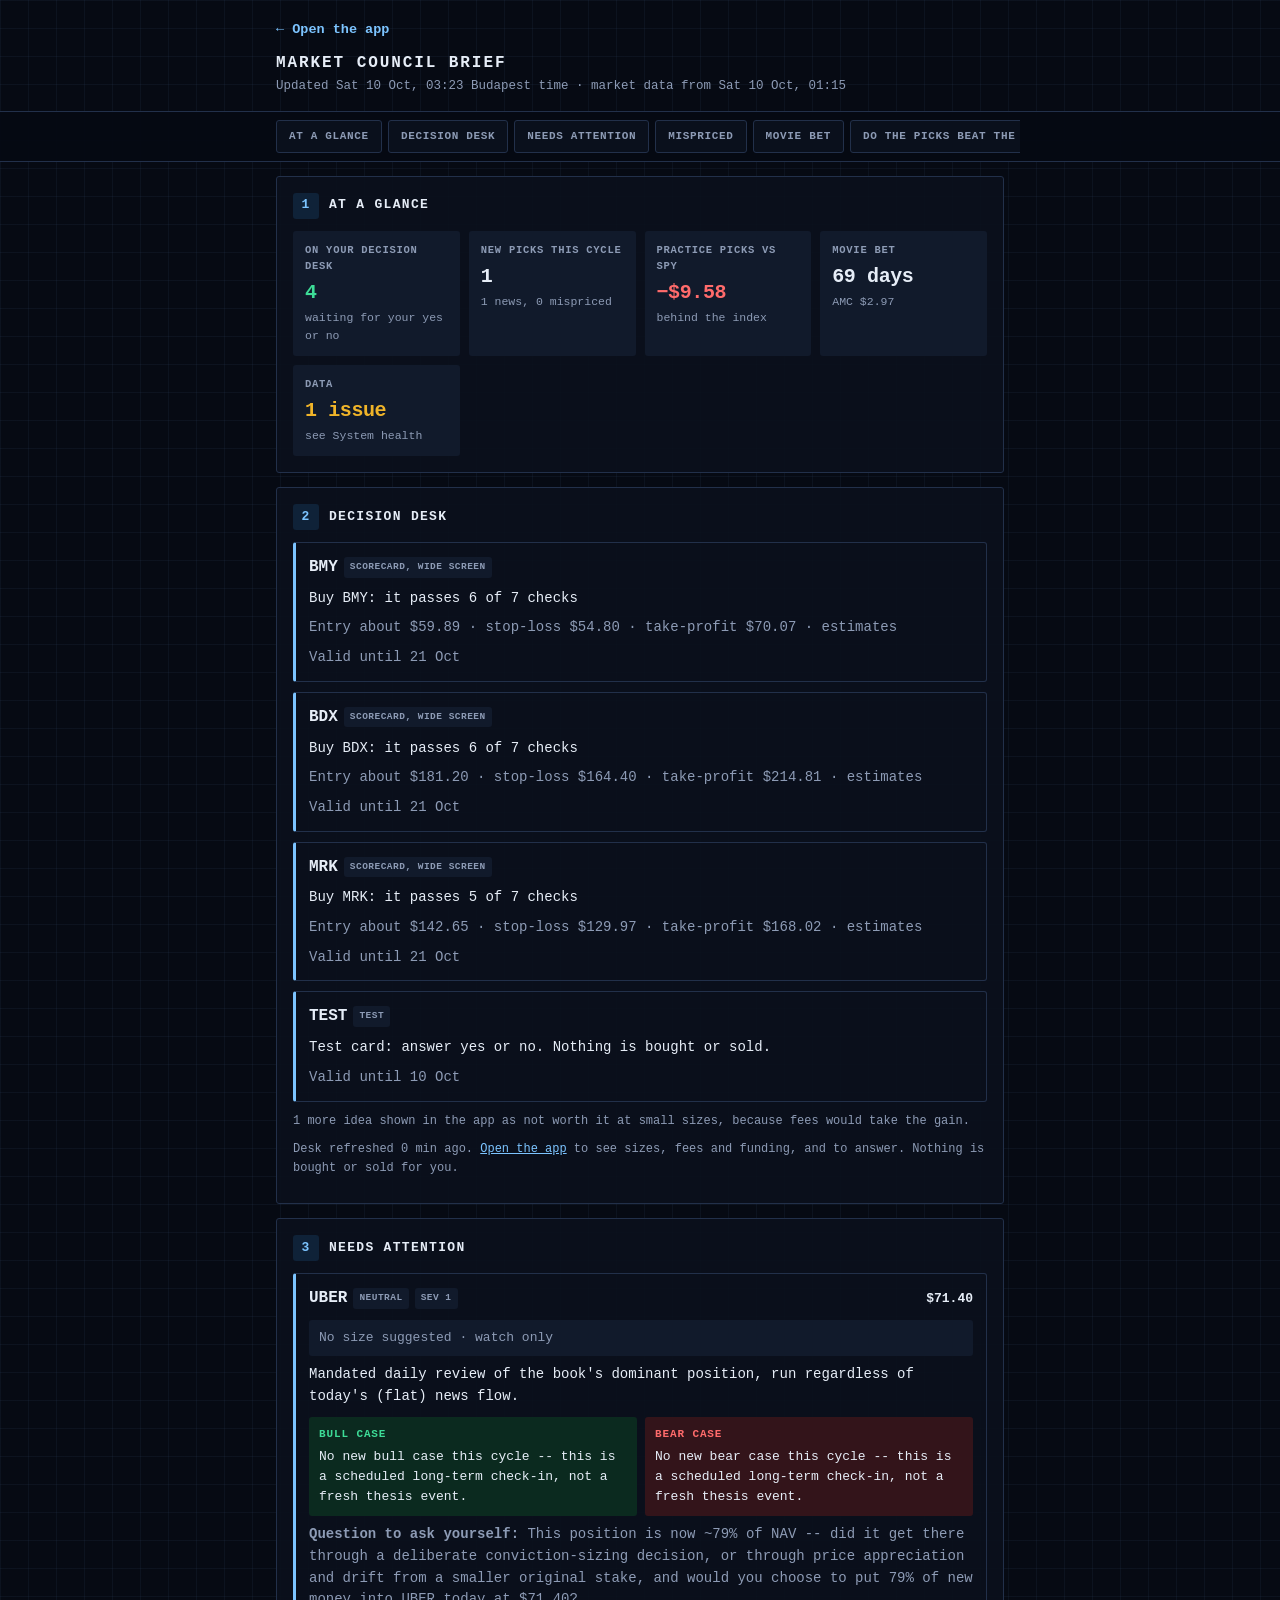
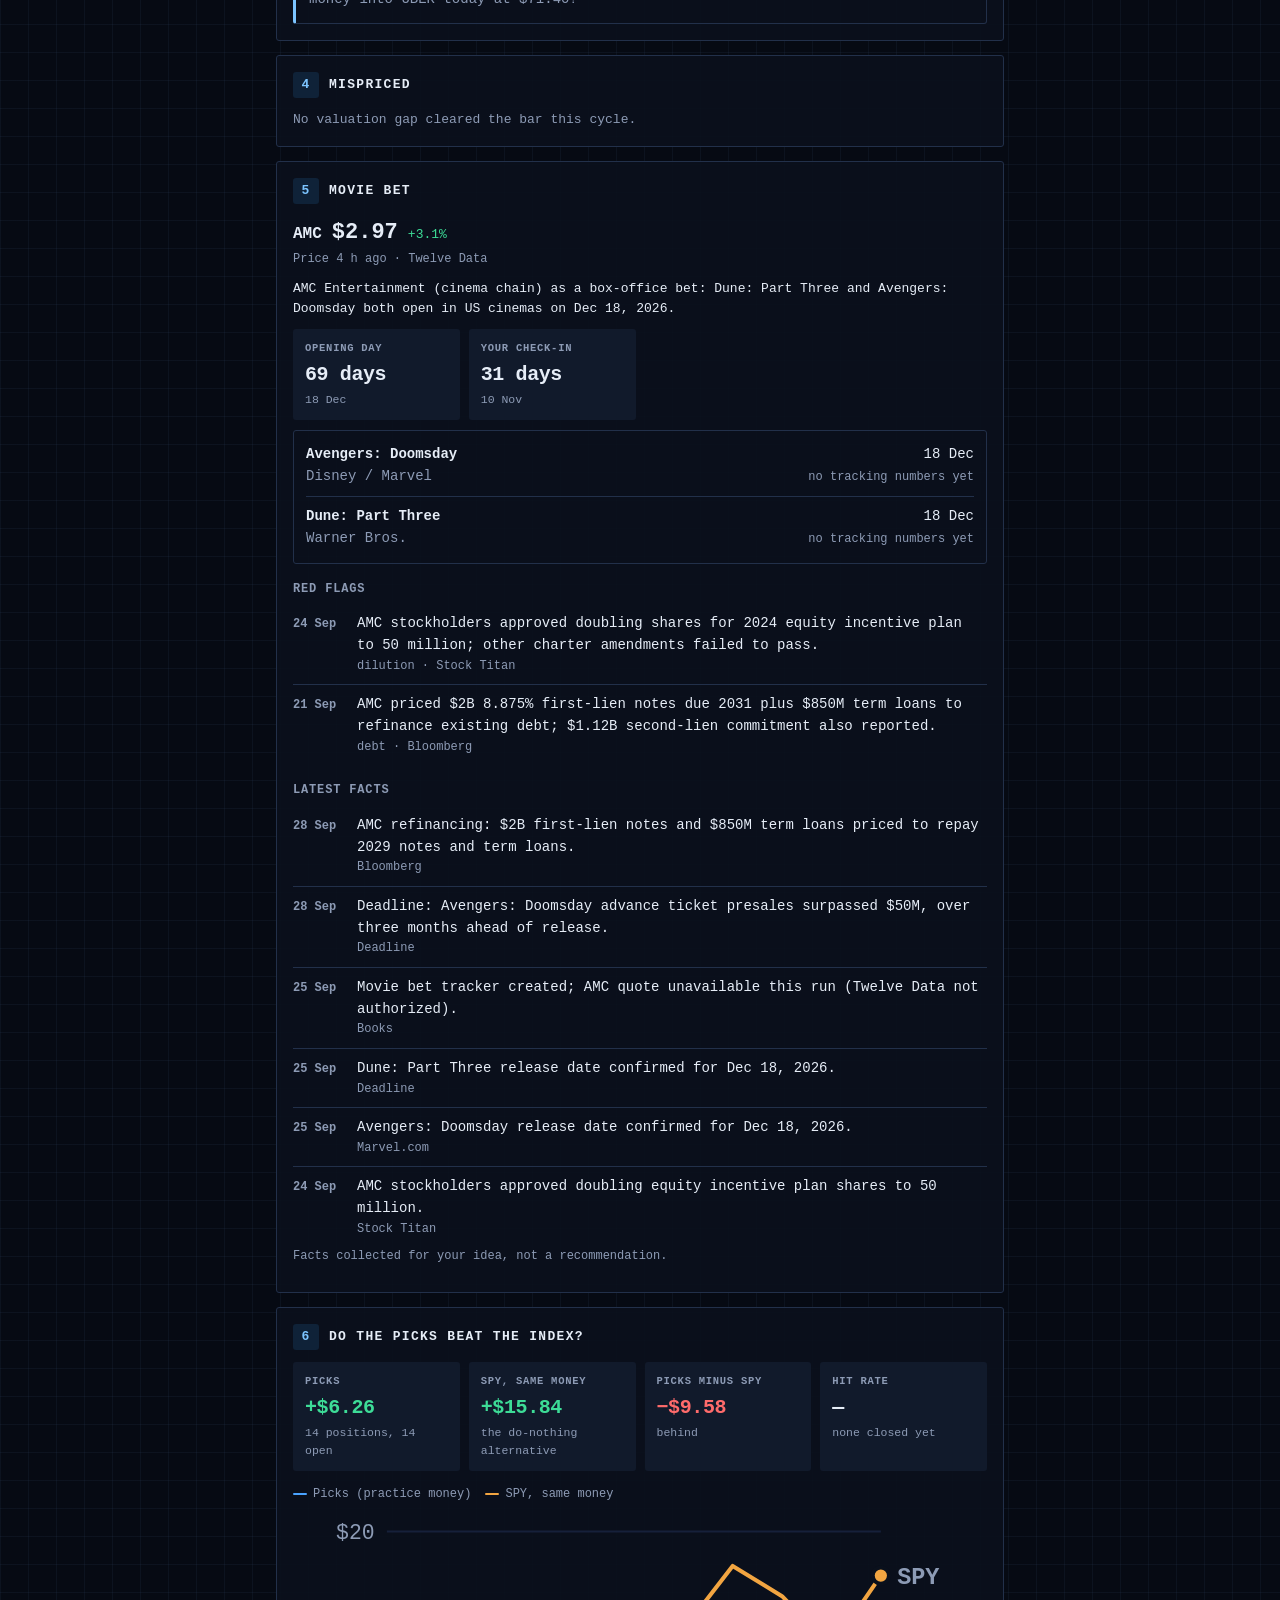
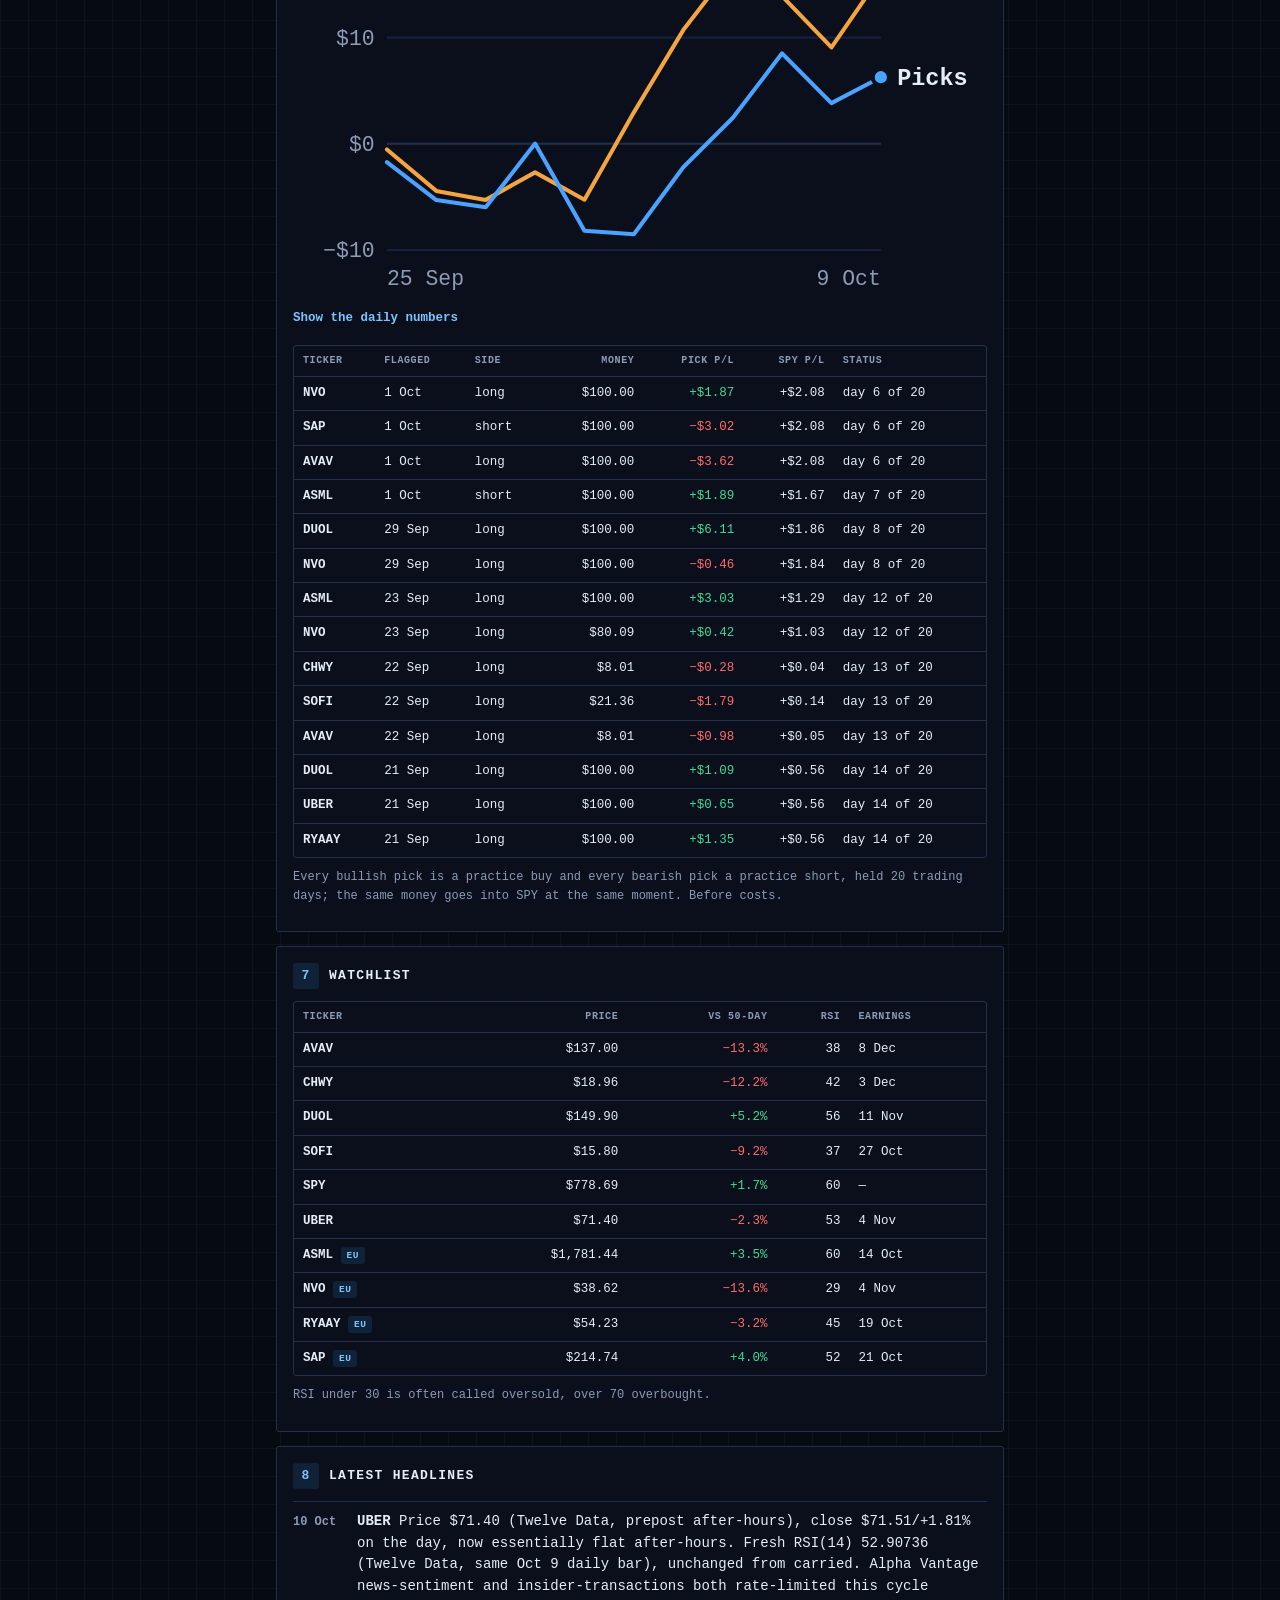
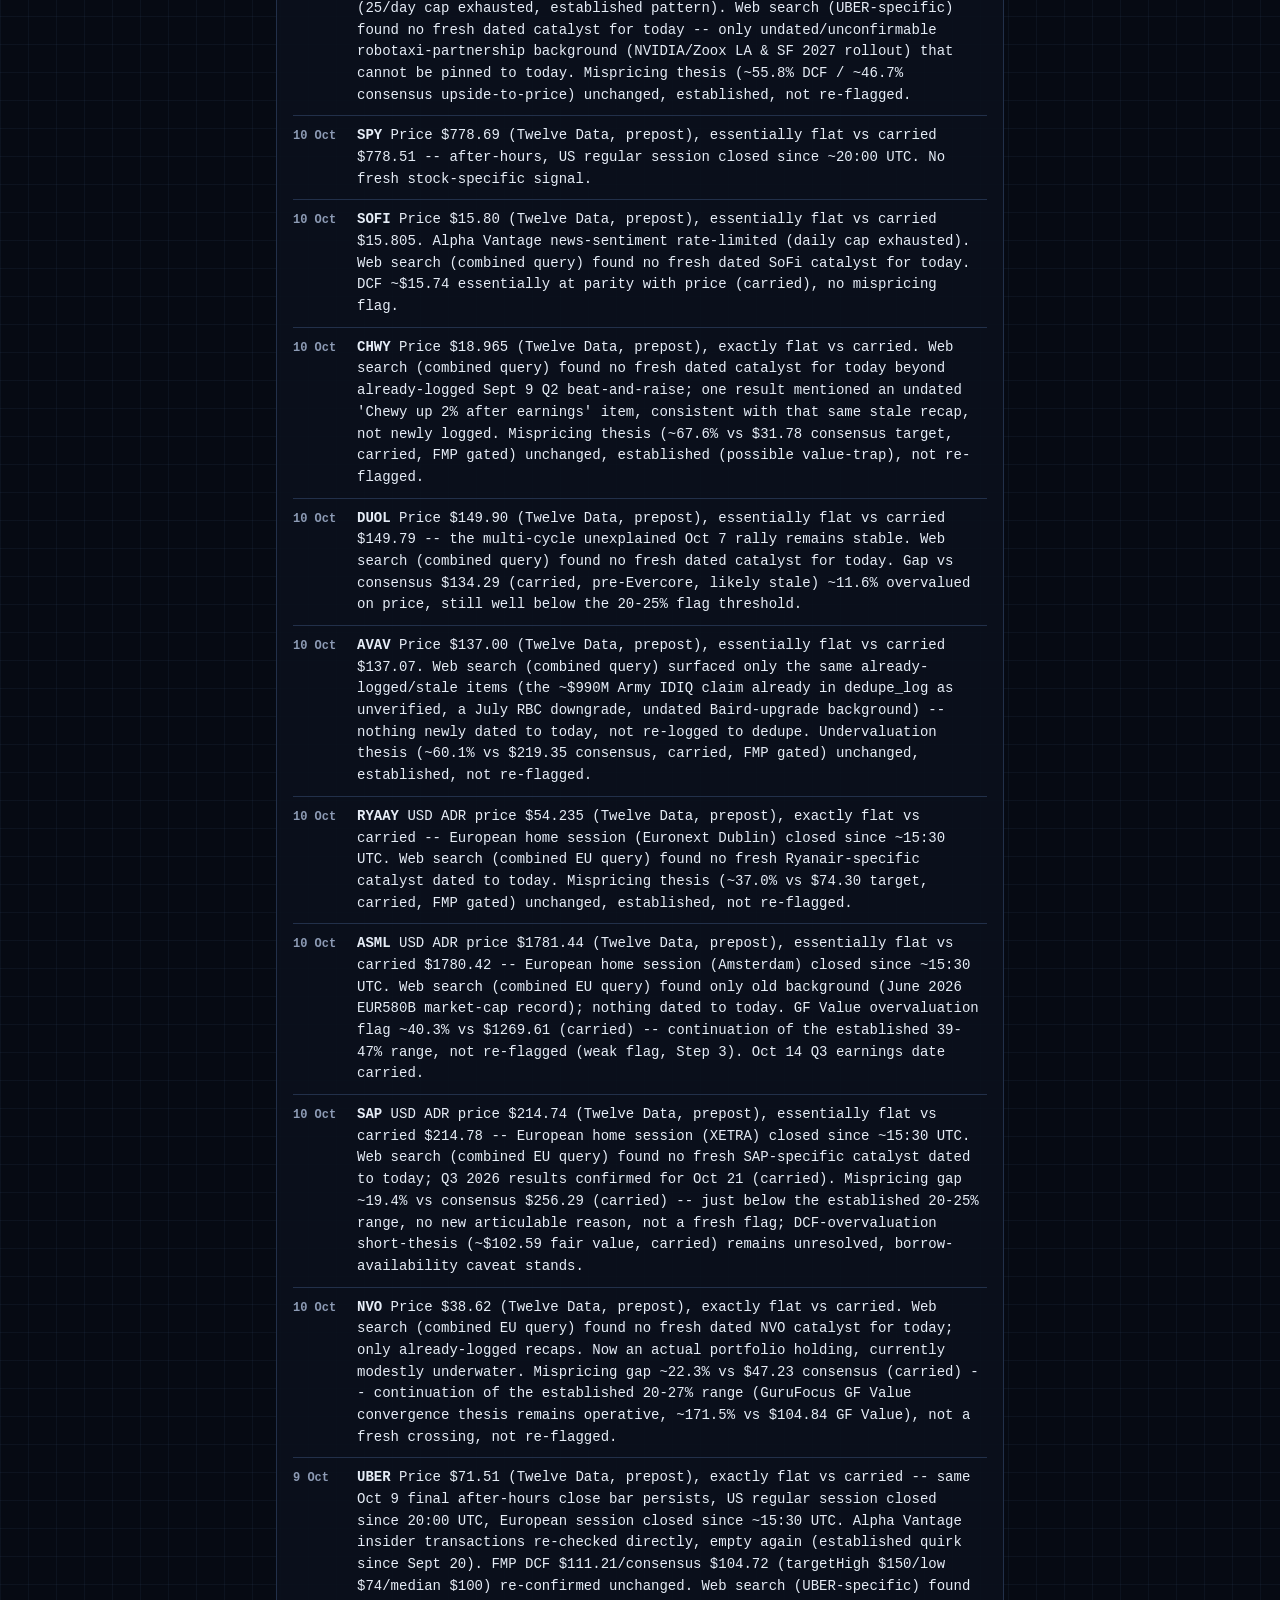
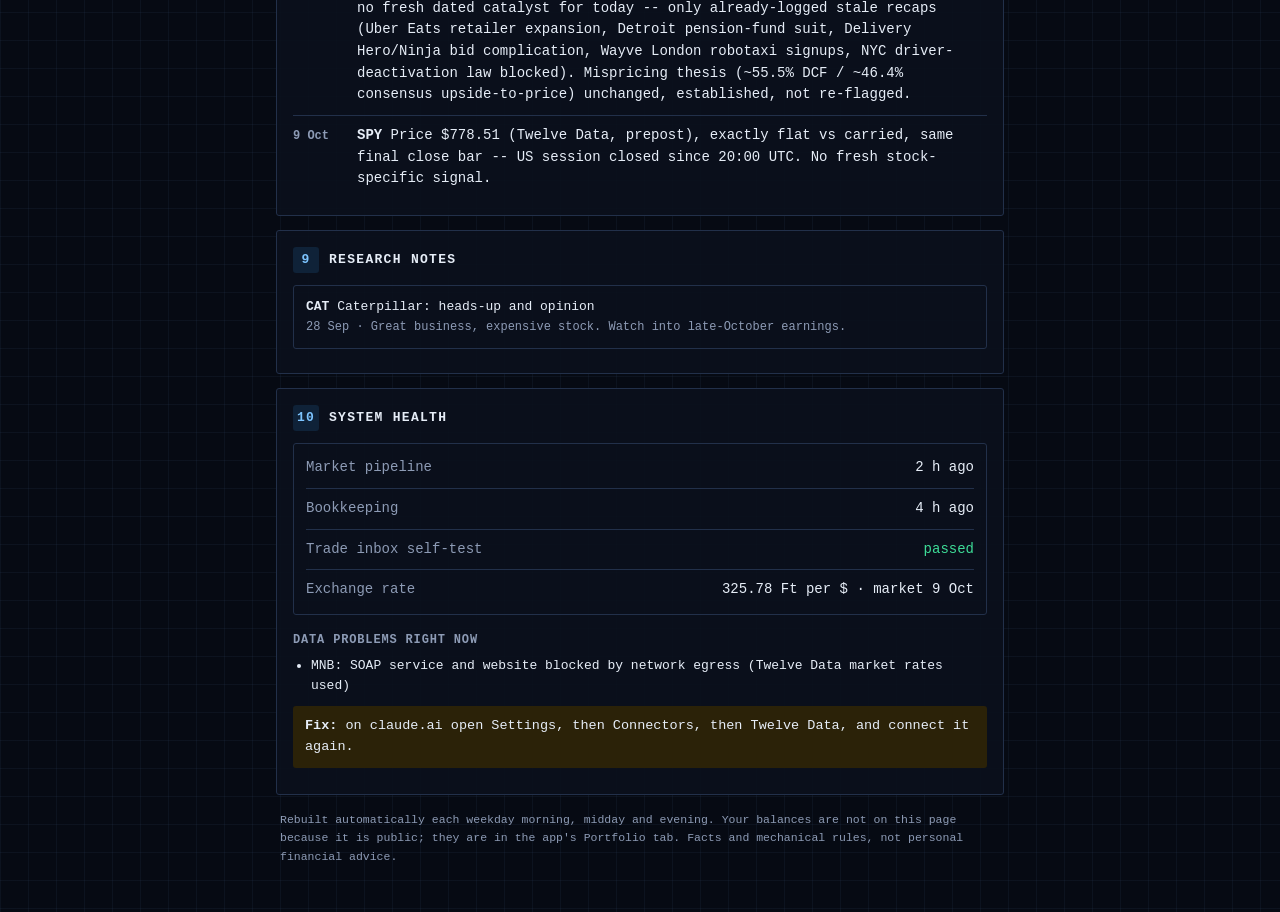
==== commit dc6c3c58: "Engine: results 2026-10-10T01:23Z" ====
--- a/brief/index.html
+++ b/brief/index.html
@@ -111,11 +111,11 @@
 <header>
 <a class="back" href="../#today">&larr; Open the app</a>
 <h1>Market Council brief</h1>
-<div class="sub">Updated Fri 9 Oct, 23:41 Budapest time &middot; market data from Fri 9 Oct, 23:07</div>
+<div class="sub">Updated Sat 10 Oct, 03:23 Budapest time &middot; market data from Sat 10 Oct, 01:15</div>
 </header>
 <nav aria-label="Sections"><div><a href="#glance">At a glance</a><a href="#desk">Decision desk</a><a href="#attention">Needs attention</a><a href="#mispriced">Mispriced</a><a href="#idea">Movie bet</a><a href="#practice">Do the picks beat the index?</a><a href="#watch">Watchlist</a><a href="#news">Latest headlines</a><a href="#research">Research notes</a><a href="#health">System health</a></div></nav>
 <main>
-<section id="glance" class=""><h2><span class="n">1</span>At a glance</h2><div class="tiles"><div class="tile"><div class="tl">On your decision desk</div><div class="tv mono up">6</div><div class="ts">waiting for your yes or no</div></div><div class="tile"><div class="tl">New picks this cycle</div><div class="tv mono ">0</div><div class="ts">0 news, 0 mispriced</div></div><div class="tile"><div class="tl">Practice picks vs SPY</div><div class="tv mono dn">&minus;$9.58</div><div class="ts">behind the index</div></div><div class="tile"><div class="tl">Movie bet</div><div class="tv mono ">70 days</div><div class="ts">AMC $2.97</div></div><div class="tile"><div class="tl">Data</div><div class="tv mono wn">1 issue</div><div class="ts">see System health</div></div></div></section><section id="desk" class=""><h2><span class="n">2</span>Decision desk</h2><div class="pick"><div class="pt"><span class="tk">BMY</span><span class="tag ">Scorecard, wide screen</span></div><p>Buy BMY: it passes 6 of 7 checks</p><p class="note">Entry about $59.89 &middot; stop-loss $54.80 &middot; take-profit $70.07 &middot; estimates</p><p class="note">Valid until 21 Oct</p></div><div class="pick"><div class="pt"><span class="tk">BDX</span><span class="tag ">Scorecard, wide screen</span></div><p>Buy BDX: it passes 5 of 7 checks</p><p class="note">Entry about $181.20 &middot; stop-loss $164.40 &middot; take-profit $214.81 &middot; estimates</p><p class="note">Valid until 21 Oct</p></div><div class="pick"><div class="pt"><span class="tk">MRK</span><span class="tag ">Scorecard, wide screen</span></div><p>Buy MRK: it passes 5 of 7 checks</p><p class="note">Entry about $142.65 &middot; stop-loss $129.97 &middot; take-profit $168.02 &middot; estimates</p><p class="note">Valid until 21 Oct</p></div><div class="pick"><div class="pt"><span class="tk">TEST</span><span class="tag ">Test</span></div><p>Test card: answer yes or no. Nothing is bought or sold.</p><p class="note">Valid until 10 Oct</p></div><div class="pick"><div class="pt"><span class="tk">ASML</span><span class="tag ">Short-term rule: Pullback in an uptrend</span></div><p>Pullback in an uptrend: buy ASML at the close price</p><p class="note">Entry about $1,769.79 &middot; stop-loss $1,628.21 &middot; take-profit $1,816.34 &middot; estimates</p><p class="note">Valid until 10 Oct</p></div><div class="pick"><div class="pt"><span class="tk">VEA</span><span class="tag ">Short-term rule: Pullback in an uptrend</span></div><p>Pullback in an uptrend: buy VEA at the close price</p><p class="note">Entry about $69.86 &middot; stop-loss $64.27 &middot; take-profit $71.70 &middot; estimates</p><p class="note">Valid until 10 Oct</p></div><p class="note">2 more ideas shown in the app as not worth it at small sizes, because fees would take the gain.</p><p class="note">Desk refreshed 0 min ago. <a href="../">Open the app</a> to see sizes, fees and funding, and to answer. Nothing is bought or sold for you.</p></section><section id="attention" class=""><h2><span class="n">3</span>Needs attention</h2><p class="empty">Nothing news-driven cleared the bar this cycle. That is the normal state.</p></section><section id="mispriced" class=""><h2><span class="n">4</span>Mispriced</h2><p class="empty">No valuation gap cleared the bar this cycle.</p></section><section id="idea" class=""><h2><span class="n">5</span>Movie bet</h2><div class="prh"><span class="tk">AMC</span><span class="mono big2">$2.97</span> <span class="mono up">+3.1%</span></div><p class="note">Price 25 min ago &middot; Twelve Data</p><p>AMC Entertainment (cinema chain) as a box-office bet: Dune: Part Three and Avengers: Doomsday both open in US cinemas on Dec 18, 2026.</p><div class="tiles"><div class="tile"><div class="tl">Opening day</div><div class="tv mono ">70 days</div><div class="ts">18 Dec</div></div><div class="tile"><div class="tl">Your check-in</div><div class="tv mono ">32 days</div><div class="ts">10 Nov</div></div></div><div class="box"><div class="kv"><span><b>Avengers: Doomsday</b><br>Disney / Marvel</span><span class="r">18 Dec<br><span class="note">no tracking numbers yet</span></span></div><div class="kv"><span><b>Dune: Part Three</b><br>Warner Bros.</span><span class="r">18 Dec<br><span class="note">no tracking numbers yet</span></span></div></div><h3>Red flags</h3><div class="ev"><div class="d">24 Sep</div><div>AMC stockholders approved doubling shares for 2024 equity incentive plan to 50 million; other charter amendments failed to pass.<div class="note">dilution &middot; Stock Titan</div></div></div><div class="ev"><div class="d">21 Sep</div><div>AMC priced $2B 8.875% first-lien notes due 2031 plus $850M term loans to refinance existing debt; $1.12B second-lien commitment also reported.<div class="note">debt &middot; Bloomberg</div></div></div><h3>Latest facts</h3><div class="ev"><div class="d">28 Sep</div><div>AMC refinancing: $2B first-lien notes and $850M term loans priced to repay 2029 notes and term loans.<div class="note">Bloomberg</div></div></div><div class="ev"><div class="d">28 Sep</div><div>Deadline: Avengers: Doomsday advance ticket presales surpassed $50M, over three months ahead of release.<div class="note">Deadline</div></div></div><div class="ev"><div class="d">25 Sep</div><div>Movie bet tracker created; AMC quote unavailable this run (Twelve Data not authorized).<div class="note">Books</div></div></div><div class="ev"><div class="d">25 Sep</div><div>Dune: Part Three release date confirmed for Dec 18, 2026.<div class="note">Deadline</div></div></div><div class="ev"><div class="d">25 Sep</div><div>Avengers: Doomsday release date confirmed for Dec 18, 2026.<div class="note">Marvel.com</div></div></div><div class="ev"><div class="d">24 Sep</div><div>AMC stockholders approved doubling equity incentive plan shares to 50 million.<div class="note">Stock Titan</div></div></div><p class="note">Facts collected for your idea, not a recommendation.</p></section><section id="practice" class=""><h2><span class="n">6</span>Do the picks beat the index?</h2><div class="tiles"><div class="tile"><div class="tl">Picks</div><div class="tv mono up">+$6.26</div><div class="ts">14 positions, 14 open</div></div><div class="tile"><div class="tl">SPY, same money</div><div class="tv mono up">+$15.84</div><div class="ts">the do-nothing alternative</div></div><div class="tile"><div class="tl">Picks minus SPY</div><div class="tv mono dn">&minus;$9.58</div><div class="ts">behind</div></div><div class="tile"><div class="tl">Hit rate</div><div class="tv mono ">&mdash;</div><div class="ts">none closed yet</div></div></div><div class="legend"><span><i style="background:var(--s1)"></i>Picks (practice money)</span><span><i style="background:var(--s2)"></i>SPY, same money</span></div><div class="chart"><svg viewBox="0 0 340 190" role="img" aria-label="Practice picks versus SPY, cumulative dollars"><line class="gl" x1="46" x2="288" y1="168.0" y2="168.0"/><text class="ax" x="40" y="168.0" dy="3.5" text-anchor="end">&minus;$10</text><line class="gl z" x1="46" x2="288" y1="116.0" y2="116.0"/><text class="ax" x="40" y="116.0" dy="3.5" text-anchor="end">$0</text><line class="gl" x1="46" x2="288" y1="64.0" y2="64.0"/><text class="ax" x="40" y="64.0" dy="3.5" text-anchor="end">$10</text><line class="gl" x1="46" x2="288" y1="12.0" y2="12.0"/><text class="ax" x="40" y="12.0" dy="3.5" text-anchor="end">$20</text><text class="ax" x="46" y="185">25 Sep</text><text class="ax" x="288" y="185" text-anchor="end">9 Oct</text><path d="M46.0 118.8 L70.2 139.1 L94.4 143.5 L118.6 130.0 L142.8 143.4 L167.0 100.6 L191.2 60.3 L215.4 28.9 L239.6 43.7 L263.8 68.8 L288.0 33.6" fill="none" style="stroke:var(--s2)" stroke-width="2" stroke-linejoin="round" stroke-linecap="round"/><path d="M46.0 125.0 L70.2 143.6 L94.4 147.1 L118.6 115.9 L142.8 158.6 L167.0 160.3 L191.2 127.5 L215.4 103.4 L239.6 71.7 L263.8 96.1 L288.0 83.4" fill="none" style="stroke:var(--s1)" stroke-width="2" stroke-linejoin="round" stroke-linecap="round"/><circle cx="288.0" cy="33.6" r="4" style="fill:var(--s2);stroke:var(--sf)" stroke-width="2"/><circle cx="288.0" cy="83.4" r="4" style="fill:var(--s1);stroke:var(--sf)" stroke-width="2"/><text class="lbl" x="296.0" y="83.4" dy="4">Picks</text><text class="lbl dim" x="296.0" y="33.6" dy="4">SPY</text></svg></div><details><summary>Show the daily numbers</summary><div class="tw"><table><thead><tr><th>Day</th><th class="r">Picks</th><th class="r">SPY</th></tr></thead><tbody><tr><td>9 Oct</td><td class="r">+$6.26</td><td class="r">+$15.84</td></tr><tr><td>8 Oct</td><td class="r">+$3.82</td><td class="r">+$9.07</td></tr><tr><td>7 Oct</td><td class="r">+$8.52</td><td class="r">+$13.90</td></tr><tr><td>6 Oct</td><td class="r">+$2.42</td><td class="r">+$16.75</td></tr><tr><td>5 Oct</td><td class="r">&minus;$2.21</td><td class="r">+$10.72</td></tr><tr><td>2 Oct</td><td class="r">&minus;$8.52</td><td class="r">+$2.97</td></tr><tr><td>1 Oct</td><td class="r">&minus;$8.20</td><td class="r">&minus;$5.26</td></tr><tr><td>30 Sep</td><td class="r">+$0.02</td><td class="r">&minus;$2.70</td></tr><tr><td>29 Sep</td><td class="r">&minus;$5.99</td><td class="r">&minus;$5.29</td></tr><tr><td>28 Sep</td><td class="r">&minus;$5.30</td><td class="r">&minus;$4.44</td></tr><tr><td>25 Sep</td><td class="r">&minus;$1.74</td><td class="r">&minus;$0.54</td></tr></tbody></table></div></details><div class="tw"><table><thead><tr><th>Ticker</th><th>Flagged</th><th>Side</th><th class="r">Money</th><th class="r">Pick P/L</th><th class="r">SPY P/L</th><th>Status</th></tr></thead><tbody><tr><td><b>NVO</b></td><td>1 Oct</td><td>long</td><td class="r">$100.00</td><td class="r up">+$1.87</td><td class="r">+$2.08</td><td>day 6 of 20</td></tr><tr><td><b>SAP</b></td><td>1 Oct</td><td>short</td><td class="r">$100.00</td><td class="r dn">&minus;$3.02</td><td class="r">+$2.08</td><td>day 6 of 20</td></tr><tr><td><b>AVAV</b></td><td>1 Oct</td><td>long</td><td class="r">$100.00</td><td class="r dn">&minus;$3.62</td><td class="r">+$2.08</td><td>day 6 of 20</td></tr><tr><td><b>ASML</b></td><td>1 Oct</td><td>short</td><td class="r">$100.00</td><td class="r up">+$1.89</td><td class="r">+$1.67</td><td>day 7 of 20</td></tr><tr><td><b>DUOL</b></td><td>29 Sep</td><td>long</td><td class="r">$100.00</td><td class="r up">+$6.11</td><td class="r">+$1.86</td><td>day 8 of 20</td></tr><tr><td><b>NVO</b></td><td>29 Sep</td><td>long</td><td class="r">$100.00</td><td class="r dn">&minus;$0.46</td><td class="r">+$1.84</td><td>day 8 of 20</td></tr><tr><td><b>ASML</b></td><td>23 Sep</td><td>long</td><td class="r">$100.00</td><td class="r up">+$3.03</td><td class="r">+$1.29</td><td>day 12 of 20</td></tr><tr><td><b>NVO</b></td><td>23 Sep</td><td>long</td><td class="r">$80.09</td><td class="r up">+$0.42</td><td class="r">+$1.03</td><td>day 12 of 20</td></tr><tr><td><b>CHWY</b></td><td>22 Sep</td><td>long</td><td class="r">$8.01</td><td class="r dn">&minus;$0.28</td><td class="r">+$0.04</td><td>day 13 of 20</td></tr><tr><td><b>SOFI</b></td><td>22 Sep</td><td>long</td><td class="r">$21.36</td><td class="r dn">&minus;$1.79</td><td class="r">+$0.14</td><td>day 13 of 20</td></tr><tr><td><b>AVAV</b></td><td>22 Sep</td><td>long</td><td class="r">$8.01</td><td class="r dn">&minus;$0.98</td><td class="r">+$0.05</td><td>day 13 of 20</td></tr><tr><td><b>DUOL</b></td><td>21 Sep</td><td>long</td><td class="r">$100.00</td><td class="r up">+$1.09</td><td class="r">+$0.56</td><td>day 14 of 20</td></tr><tr><td><b>UBER</b></td><td>21 Sep</td><td>long</td><td class="r">$100.00</td><td class="r up">+$0.65</td><td class="r">+$0.56</td><td>day 14 of 20</td></tr><tr><td><b>RYAAY</b></td><td>21 Sep</td><td>long</td><td class="r">$100.00</td><td class="r up">+$1.35</td><td class="r">+$0.56</td><td>day 14 of 20</td></tr></tbody></table></div><p class="note">Every bullish pick is a practice buy and every bearish pick a practice short, held 20 trading days; the same money goes into SPY at the same moment. Before costs.</p></section><section id="watch" class=""><h2><span class="n">7</span>Watchlist</h2><div class="tw"><table><thead><tr><th>Ticker</th><th class="r">Price</th><th class="r">vs 50-day</th><th class="r">RSI</th><th>Earnings</th></tr></thead><tbody><tr><td><b>AVAV</b></td><td class="r mono">$137.07</td><td class="r dn">&minus;13.3%</td><td class="r">38</td><td>8 Dec</td></tr><tr><td><b>CHWY</b></td><td class="r mono">$18.96</td><td class="r dn">&minus;12.2%</td><td class="r">42</td><td>3 Dec</td></tr><tr><td><b>DUOL</b></td><td class="r mono">$149.79</td><td class="r up">+5.1%</td><td class="r">56</td><td>11 Nov</td></tr><tr><td><b>SOFI</b></td><td class="r mono">$15.80</td><td class="r dn">&minus;9.2%</td><td class="r">37</td><td>27 Oct</td></tr><tr><td><b>SPY</b></td><td class="r mono">$778.51</td><td class="r up">+1.6%</td><td class="r">60</td><td>&mdash;</td></tr><tr><td><b>UBER</b></td><td class="r mono">$71.51</td><td class="r dn">&minus;2.1%</td><td class="r">53</td><td>4 Nov</td></tr><tr><td><b>ASML</b> <span class="tag eu">EU</span></td><td class="r mono">$1,780.42</td><td class="r up">+3.4%</td><td class="r">60</td><td>14 Oct</td></tr><tr><td><b>NVO</b> <span class="tag eu">EU</span></td><td class="r mono">$38.62</td><td class="r dn">&minus;13.6%</td><td class="r">29</td><td>4 Nov</td></tr><tr><td><b>RYAAY</b> <span class="tag eu">EU</span></td><td class="r mono">$54.23</td><td class="r dn">&minus;3.2%</td><td class="r">45</td><td>19 Oct</td></tr><tr><td><b>SAP</b> <span class="tag eu">EU</span></td><td class="r mono">$214.78</td><td class="r up">+4.0%</td><td class="r">52</td><td>21 Oct</td></tr></tbody></table></div><p class="note">RSI under 30 is often called oversold, over 70 overbought.</p></section><section id="news" class=""><h2><span class="n">8</span>Latest headlines</h2><div class="ev"><div class="d">9 Oct</div><div><b>UBER</b> Price $71.51 (Twelve Data, prepost), exactly flat vs carried -- same Oct 9 final after-hours close bar persists, US regular session closed since 20:00 UTC, European session closed since ~15:30 UTC. Alpha Vantage insider transactions re-checked directly, empty again (established quirk since Sept 20). FMP DCF $111.21/consensus $104.72 (targetHigh $150/low $74/median $100) re-confirmed unchanged. Web search (UBER-specific) found no fresh dated catalyst for today -- only already-logged stale recaps (Uber Eats retailer expansion, Detroit pension-fund suit, Delivery Hero/Ninja bid complication, Wayve London robotaxi signups, NYC driver-deactivation law blocked). Mispricing thesis (~55.5% DCF / ~46.4% consensus upside-to-price) unchanged, established, not re-flagged.</div></div><div class="ev"><div class="d">9 Oct</div><div><b>SPY</b> Price $778.51 (Twelve Data, prepost), exactly flat vs carried, same final close bar -- US session closed since 20:00 UTC. No fresh stock-specific signal.</div></div><div class="ev"><div class="d">9 Oct</div><div><b>SOFI</b> Price $15.805 (Twelve Data, prepost), exactly flat vs carried, same final close bar. No fresh SoFi-specific catalyst found via web search; Q3 2026 results confirmed for Oct 27 (carried). DCF $15.74 essentially at parity with price, no mispricing flag.</div></div><div class="ev"><div class="d">9 Oct</div><div><b>CHWY</b> Price $18.965 (Twelve Data, prepost), exactly flat vs carried, same final close bar. No fresh catalyst found beyond the already-logged Sept 9 Q2 beat-and-raise. Mispricing thesis (~67.6% vs $31.78 consensus target, carried, FMP gated) unchanged, established (possible value-trap), not re-flagged.</div></div><div class="ev"><div class="d">9 Oct</div><div><b>DUOL</b> Price $149.79 (Twelve Data, prepost), exactly flat vs carried, same final close bar. No new catalyst found via web search. Gap vs consensus $134.29 (carried, pre-Evercore, likely stale) ~11.6% overvalued on price, still well below the 20-25% flag threshold.</div></div><div class="ev"><div class="d">9 Oct</div><div><b>AVAV</b> Price $137.07 (Twelve Data, prepost), exactly flat vs carried, same final close bar. Web search (combined query) found only undated/unverifiable items (a $990M Army IDIQ contract + Baird Outperform upgrade claim, and a separate $20M Air Force/Space Force contract claim with a conflicting 19.3% intraday-pop figure) that are wildly inconsistent with the confirmed exactly-flat structured price -- checked and disregarded as stale/unverified, consistent with the already-logged dedupe entries for this same recurring AVAV contract rumor. Undervaluation thesis (~60.0% vs $219.35 consensus, carried, FMP gated) unchanged, established, not re-flagged.</div></div><div class="ev"><div class="d">9 Oct</div><div><b>RYAAY</b> USD ADR price $54.23 (Twelve Data, prepost), exactly flat vs carried, same final close bar -- European home session (Euronext Dublin) closed since ~15:30 UTC. Web search (combined EU query) found no fresh Ryanair-specific catalyst for today. Mispricing thesis (~37.0% vs $74.30 target, carried, FMP gated) unchanged, established, not re-flagged.</div></div><div class="ev"><div class="d">9 Oct</div><div><b>ASML</b> USD ADR price $1780.42 (Twelve Data, prepost), exactly flat vs carried, same final close bar -- European home session (Amsterdam) closed since ~15:30 UTC. Web search (combined EU query) found no fresh ASML-specific catalyst dated to today; Oct 14 Q3 earnings date carried. GF Value overvaluation flag ~40.2% vs $1269.61 (carried) -- continuation of the established 39-47% range, not re-flagged (weak flag, Step 3). Consensus-undervaluation read ~15.9% vs $2115.91 (carried), below threshold.</div></div><div class="ev"><div class="d">9 Oct</div><div><b>SAP</b> USD ADR price $214.78 (Twelve Data, prepost), exactly flat vs carried, same final close bar -- European home session (XETRA) closed since ~15:30 UTC. Web search (combined EU query) found no fresh SAP-specific catalyst for today; Q3 2026 results confirmed for Oct 21 (carried). Mispricing gap ~19.3% vs consensus $256.29 (carried), just below the established 20-25% range on this price move -- no new articulable reason, not a fresh flag; DCF-overvaluation short-thesis (~$102.59 fair value, carried) remains unresolved, borrow-availability caveat stands.</div></div><div class="ev"><div class="d">9 Oct</div><div><b>NVO</b> Price $38.62 (Twelve Data, prepost), exactly flat vs carried, same final close bar. Web search (combined EU query) found no fresh dated NVO catalyst for today; only already-logged recaps (Jiangsu Hengrui in-license, Cboe options-flow signal). Now an actual portfolio holding, currently modestly underwater. Mispricing gap ~22.3% vs $47.23 consensus (carried) -- continuation of the established 20-27% range (GuruFocus GF Value convergence thesis remains operative, ~172.6% vs $104.84 GF Value), not a fresh crossing, not re-flagged.</div></div><div class="ev"><div class="d">9 Oct</div><div><b>UBER</b> Price $71.51 (Twelve Data, prepost, final after-hours close, is_market_open=false), +0.46% vs carried $71.18, immaterial -- US regular session closed since 20:00 UTC. Fresh RSI(14) 52.907 (Twelve Data, Oct 9 daily bar), up from carried 51.75, still below both 50d SMA $73.06 and 200d SMA $74.52 (carried). FMP DCF $111.21/consensus $104.72 (targetHigh $150/low $74/median $100) re-confirmed unchanged. Alpha Vantage insider transactions returned empty again this cycle (established quirk since Sept 20). Web search found only a borderline Oct 7 Citizens Capital Markets Outperform/$100 PT reiteration (routine, no target change) plus unclear-dated mentions of an ezCater acquisition and a bellwether settlement -- not adopted as fresh catalysts given ambiguous dating. Mispricing thesis (~55.5% DCF / ~46.4% consensus upside-to-price) unchanged, established, not re-flagged.</div></div><div class="ev"><div class="d">9 Oct</div><div><b>SPY</b> Price $778.51 (Twelve Data, prepost, final close), +0.02% vs carried $778.34, immaterial -- US regular session closed since 20:00 UTC. Fresh RSI(14) 59.85 (Twelve Data), up modestly from carried 59.09. No fresh stock-specific signal.</div></div></section><section id="research" class=""><h2><span class="n">9</span>Research notes</h2><a class="note-link" href="../research/cat-2026-09-28.html"><b>CAT</b> Caterpillar: heads-up and opinion<br><span class="note">28 Sep &middot; Great business, expensive stock. Watch into late-October earnings.</span></a></section><section id="health" class=""><h2><span class="n">10</span>System health</h2><div class="box"><div class="kv"><span>Market pipeline</span><span>34 min ago</span></div><div class="kv"><span>Bookkeeping</span><span>25 min ago</span></div><div class="kv"><span>Trade inbox self-test</span><span class="up">passed</span></div><div class="kv"><span>Exchange rate</span><span>325.78 Ft per $ &middot; market 9 Oct</span></div></div><h3>Data problems right now</h3><ul><li>MNB: SOAP service and website blocked by network egress (Twelve Data market rates used)</li></ul><p class="fix"><b>Fix:</b> on claude.ai open Settings, then Connectors, then Twelve Data, and connect it again.</p></section>
+<section id="glance" class=""><h2><span class="n">1</span>At a glance</h2><div class="tiles"><div class="tile"><div class="tl">On your decision desk</div><div class="tv mono up">4</div><div class="ts">waiting for your yes or no</div></div><div class="tile"><div class="tl">New picks this cycle</div><div class="tv mono ">1</div><div class="ts">1 news, 0 mispriced</div></div><div class="tile"><div class="tl">Practice picks vs SPY</div><div class="tv mono dn">&minus;$9.58</div><div class="ts">behind the index</div></div><div class="tile"><div class="tl">Movie bet</div><div class="tv mono ">69 days</div><div class="ts">AMC $2.97</div></div><div class="tile"><div class="tl">Data</div><div class="tv mono wn">1 issue</div><div class="ts">see System health</div></div></div></section><section id="desk" class=""><h2><span class="n">2</span>Decision desk</h2><div class="pick"><div class="pt"><span class="tk">BMY</span><span class="tag ">Scorecard, wide screen</span></div><p>Buy BMY: it passes 6 of 7 checks</p><p class="note">Entry about $59.89 &middot; stop-loss $54.80 &middot; take-profit $70.07 &middot; estimates</p><p class="note">Valid until 21 Oct</p></div><div class="pick"><div class="pt"><span class="tk">BDX</span><span class="tag ">Scorecard, wide screen</span></div><p>Buy BDX: it passes 6 of 7 checks</p><p class="note">Entry about $181.20 &middot; stop-loss $164.40 &middot; take-profit $214.81 &middot; estimates</p><p class="note">Valid until 21 Oct</p></div><div class="pick"><div class="pt"><span class="tk">MRK</span><span class="tag ">Scorecard, wide screen</span></div><p>Buy MRK: it passes 5 of 7 checks</p><p class="note">Entry about $142.65 &middot; stop-loss $129.97 &middot; take-profit $168.02 &middot; estimates</p><p class="note">Valid until 21 Oct</p></div><div class="pick"><div class="pt"><span class="tk">TEST</span><span class="tag ">Test</span></div><p>Test card: answer yes or no. Nothing is bought or sold.</p><p class="note">Valid until 10 Oct</p></div><p class="note">1 more idea shown in the app as not worth it at small sizes, because fees would take the gain.</p><p class="note">Desk refreshed 0 min ago. <a href="../">Open the app</a> to see sizes, fees and funding, and to answer. Nothing is bought or sold for you.</p></section><section id="attention" class=""><h2><span class="n">3</span>Needs attention</h2><div class="pick"><div class="pt"><span class="tk">UBER</span><span class="tag ">neutral</span><span class="tag ">sev 1</span><span class="px mono">$71.40</span></div><div class="size none">No size suggested &middot; watch only</div><p>Mandated daily review of the book&#x27;s dominant position, run regardless of today&#x27;s (flat) news flow.</p><div class="cases"><div class="case bull"><h4>Bull case</h4><p>No new bull case this cycle -- this is a scheduled long-term check-in, not a fresh thesis event.</p></div><div class="case bear"><h4>Bear case</h4><p>No new bear case this cycle -- this is a scheduled long-term check-in, not a fresh thesis event.</p></div></div><p class="q"><b>Question to ask yourself:</b> This position is now ~79% of NAV -- did it get there through a deliberate conviction-sizing decision, or through price appreciation and drift from a smaller original stake, and would you choose to put 79% of new money into UBER today at $71.40?</p></div></section><section id="mispriced" class=""><h2><span class="n">4</span>Mispriced</h2><p class="empty">No valuation gap cleared the bar this cycle.</p></section><section id="idea" class=""><h2><span class="n">5</span>Movie bet</h2><div class="prh"><span class="tk">AMC</span><span class="mono big2">$2.97</span> <span class="mono up">+3.1%</span></div><p class="note">Price 4 h ago &middot; Twelve Data</p><p>AMC Entertainment (cinema chain) as a box-office bet: Dune: Part Three and Avengers: Doomsday both open in US cinemas on Dec 18, 2026.</p><div class="tiles"><div class="tile"><div class="tl">Opening day</div><div class="tv mono ">69 days</div><div class="ts">18 Dec</div></div><div class="tile"><div class="tl">Your check-in</div><div class="tv mono ">31 days</div><div class="ts">10 Nov</div></div></div><div class="box"><div class="kv"><span><b>Avengers: Doomsday</b><br>Disney / Marvel</span><span class="r">18 Dec<br><span class="note">no tracking numbers yet</span></span></div><div class="kv"><span><b>Dune: Part Three</b><br>Warner Bros.</span><span class="r">18 Dec<br><span class="note">no tracking numbers yet</span></span></div></div><h3>Red flags</h3><div class="ev"><div class="d">24 Sep</div><div>AMC stockholders approved doubling shares for 2024 equity incentive plan to 50 million; other charter amendments failed to pass.<div class="note">dilution &middot; Stock Titan</div></div></div><div class="ev"><div class="d">21 Sep</div><div>AMC priced $2B 8.875% first-lien notes due 2031 plus $850M term loans to refinance existing debt; $1.12B second-lien commitment also reported.<div class="note">debt &middot; Bloomberg</div></div></div><h3>Latest facts</h3><div class="ev"><div class="d">28 Sep</div><div>AMC refinancing: $2B first-lien notes and $850M term loans priced to repay 2029 notes and term loans.<div class="note">Bloomberg</div></div></div><div class="ev"><div class="d">28 Sep</div><div>Deadline: Avengers: Doomsday advance ticket presales surpassed $50M, over three months ahead of release.<div class="note">Deadline</div></div></div><div class="ev"><div class="d">25 Sep</div><div>Movie bet tracker created; AMC quote unavailable this run (Twelve Data not authorized).<div class="note">Books</div></div></div><div class="ev"><div class="d">25 Sep</div><div>Dune: Part Three release date confirmed for Dec 18, 2026.<div class="note">Deadline</div></div></div><div class="ev"><div class="d">25 Sep</div><div>Avengers: Doomsday release date confirmed for Dec 18, 2026.<div class="note">Marvel.com</div></div></div><div class="ev"><div class="d">24 Sep</div><div>AMC stockholders approved doubling equity incentive plan shares to 50 million.<div class="note">Stock Titan</div></div></div><p class="note">Facts collected for your idea, not a recommendation.</p></section><section id="practice" class=""><h2><span class="n">6</span>Do the picks beat the index?</h2><div class="tiles"><div class="tile"><div class="tl">Picks</div><div class="tv mono up">+$6.26</div><div class="ts">14 positions, 14 open</div></div><div class="tile"><div class="tl">SPY, same money</div><div class="tv mono up">+$15.84</div><div class="ts">the do-nothing alternative</div></div><div class="tile"><div class="tl">Picks minus SPY</div><div class="tv mono dn">&minus;$9.58</div><div class="ts">behind</div></div><div class="tile"><div class="tl">Hit rate</div><div class="tv mono ">&mdash;</div><div class="ts">none closed yet</div></div></div><div class="legend"><span><i style="background:var(--s1)"></i>Picks (practice money)</span><span><i style="background:var(--s2)"></i>SPY, same money</span></div><div class="chart"><svg viewBox="0 0 340 190" role="img" aria-label="Practice picks versus SPY, cumulative dollars"><line class="gl" x1="46" x2="288" y1="168.0" y2="168.0"/><text class="ax" x="40" y="168.0" dy="3.5" text-anchor="end">&minus;$10</text><line class="gl z" x1="46" x2="288" y1="116.0" y2="116.0"/><text class="ax" x="40" y="116.0" dy="3.5" text-anchor="end">$0</text><line class="gl" x1="46" x2="288" y1="64.0" y2="64.0"/><text class="ax" x="40" y="64.0" dy="3.5" text-anchor="end">$10</text><line class="gl" x1="46" x2="288" y1="12.0" y2="12.0"/><text class="ax" x="40" y="12.0" dy="3.5" text-anchor="end">$20</text><text class="ax" x="46" y="185">25 Sep</text><text class="ax" x="288" y="185" text-anchor="end">9 Oct</text><path d="M46.0 118.8 L70.2 139.1 L94.4 143.5 L118.6 130.0 L142.8 143.4 L167.0 100.6 L191.2 60.3 L215.4 28.9 L239.6 43.7 L263.8 68.8 L288.0 33.6" fill="none" style="stroke:var(--s2)" stroke-width="2" stroke-linejoin="round" stroke-linecap="round"/><path d="M46.0 125.0 L70.2 143.6 L94.4 147.1 L118.6 115.9 L142.8 158.6 L167.0 160.3 L191.2 127.5 L215.4 103.4 L239.6 71.7 L263.8 96.1 L288.0 83.4" fill="none" style="stroke:var(--s1)" stroke-width="2" stroke-linejoin="round" stroke-linecap="round"/><circle cx="288.0" cy="33.6" r="4" style="fill:var(--s2);stroke:var(--sf)" stroke-width="2"/><circle cx="288.0" cy="83.4" r="4" style="fill:var(--s1);stroke:var(--sf)" stroke-width="2"/><text class="lbl" x="296.0" y="83.4" dy="4">Picks</text><text class="lbl dim" x="296.0" y="33.6" dy="4">SPY</text></svg></div><details><summary>Show the daily numbers</summary><div class="tw"><table><thead><tr><th>Day</th><th class="r">Picks</th><th class="r">SPY</th></tr></thead><tbody><tr><td>9 Oct</td><td class="r">+$6.26</td><td class="r">+$15.84</td></tr><tr><td>8 Oct</td><td class="r">+$3.82</td><td class="r">+$9.07</td></tr><tr><td>7 Oct</td><td class="r">+$8.52</td><td class="r">+$13.90</td></tr><tr><td>6 Oct</td><td class="r">+$2.42</td><td class="r">+$16.75</td></tr><tr><td>5 Oct</td><td class="r">&minus;$2.21</td><td class="r">+$10.72</td></tr><tr><td>2 Oct</td><td class="r">&minus;$8.52</td><td class="r">+$2.97</td></tr><tr><td>1 Oct</td><td class="r">&minus;$8.20</td><td class="r">&minus;$5.26</td></tr><tr><td>30 Sep</td><td class="r">+$0.02</td><td class="r">&minus;$2.70</td></tr><tr><td>29 Sep</td><td class="r">&minus;$5.99</td><td class="r">&minus;$5.29</td></tr><tr><td>28 Sep</td><td class="r">&minus;$5.30</td><td class="r">&minus;$4.44</td></tr><tr><td>25 Sep</td><td class="r">&minus;$1.74</td><td class="r">&minus;$0.54</td></tr></tbody></table></div></details><div class="tw"><table><thead><tr><th>Ticker</th><th>Flagged</th><th>Side</th><th class="r">Money</th><th class="r">Pick P/L</th><th class="r">SPY P/L</th><th>Status</th></tr></thead><tbody><tr><td><b>NVO</b></td><td>1 Oct</td><td>long</td><td class="r">$100.00</td><td class="r up">+$1.87</td><td class="r">+$2.08</td><td>day 6 of 20</td></tr><tr><td><b>SAP</b></td><td>1 Oct</td><td>short</td><td class="r">$100.00</td><td class="r dn">&minus;$3.02</td><td class="r">+$2.08</td><td>day 6 of 20</td></tr><tr><td><b>AVAV</b></td><td>1 Oct</td><td>long</td><td class="r">$100.00</td><td class="r dn">&minus;$3.62</td><td class="r">+$2.08</td><td>day 6 of 20</td></tr><tr><td><b>ASML</b></td><td>1 Oct</td><td>short</td><td class="r">$100.00</td><td class="r up">+$1.89</td><td class="r">+$1.67</td><td>day 7 of 20</td></tr><tr><td><b>DUOL</b></td><td>29 Sep</td><td>long</td><td class="r">$100.00</td><td class="r up">+$6.11</td><td class="r">+$1.86</td><td>day 8 of 20</td></tr><tr><td><b>NVO</b></td><td>29 Sep</td><td>long</td><td class="r">$100.00</td><td class="r dn">&minus;$0.46</td><td class="r">+$1.84</td><td>day 8 of 20</td></tr><tr><td><b>ASML</b></td><td>23 Sep</td><td>long</td><td class="r">$100.00</td><td class="r up">+$3.03</td><td class="r">+$1.29</td><td>day 12 of 20</td></tr><tr><td><b>NVO</b></td><td>23 Sep</td><td>long</td><td class="r">$80.09</td><td class="r up">+$0.42</td><td class="r">+$1.03</td><td>day 12 of 20</td></tr><tr><td><b>CHWY</b></td><td>22 Sep</td><td>long</td><td class="r">$8.01</td><td class="r dn">&minus;$0.28</td><td class="r">+$0.04</td><td>day 13 of 20</td></tr><tr><td><b>SOFI</b></td><td>22 Sep</td><td>long</td><td class="r">$21.36</td><td class="r dn">&minus;$1.79</td><td class="r">+$0.14</td><td>day 13 of 20</td></tr><tr><td><b>AVAV</b></td><td>22 Sep</td><td>long</td><td class="r">$8.01</td><td class="r dn">&minus;$0.98</td><td class="r">+$0.05</td><td>day 13 of 20</td></tr><tr><td><b>DUOL</b></td><td>21 Sep</td><td>long</td><td class="r">$100.00</td><td class="r up">+$1.09</td><td class="r">+$0.56</td><td>day 14 of 20</td></tr><tr><td><b>UBER</b></td><td>21 Sep</td><td>long</td><td class="r">$100.00</td><td class="r up">+$0.65</td><td class="r">+$0.56</td><td>day 14 of 20</td></tr><tr><td><b>RYAAY</b></td><td>21 Sep</td><td>long</td><td class="r">$100.00</td><td class="r up">+$1.35</td><td class="r">+$0.56</td><td>day 14 of 20</td></tr></tbody></table></div><p class="note">Every bullish pick is a practice buy and every bearish pick a practice short, held 20 trading days; the same money goes into SPY at the same moment. Before costs.</p></section><section id="watch" class=""><h2><span class="n">7</span>Watchlist</h2><div class="tw"><table><thead><tr><th>Ticker</th><th class="r">Price</th><th class="r">vs 50-day</th><th class="r">RSI</th><th>Earnings</th></tr></thead><tbody><tr><td><b>AVAV</b></td><td class="r mono">$137.00</td><td class="r dn">&minus;13.3%</td><td class="r">38</td><td>8 Dec</td></tr><tr><td><b>CHWY</b></td><td class="r mono">$18.96</td><td class="r dn">&minus;12.2%</td><td class="r">42</td><td>3 Dec</td></tr><tr><td><b>DUOL</b></td><td class="r mono">$149.90</td><td class="r up">+5.2%</td><td class="r">56</td><td>11 Nov</td></tr><tr><td><b>SOFI</b></td><td class="r mono">$15.80</td><td class="r dn">&minus;9.2%</td><td class="r">37</td><td>27 Oct</td></tr><tr><td><b>SPY</b></td><td class="r mono">$778.69</td><td class="r up">+1.7%</td><td class="r">60</td><td>&mdash;</td></tr><tr><td><b>UBER</b></td><td class="r mono">$71.40</td><td class="r dn">&minus;2.3%</td><td class="r">53</td><td>4 Nov</td></tr><tr><td><b>ASML</b> <span class="tag eu">EU</span></td><td class="r mono">$1,781.44</td><td class="r up">+3.5%</td><td class="r">60</td><td>14 Oct</td></tr><tr><td><b>NVO</b> <span class="tag eu">EU</span></td><td class="r mono">$38.62</td><td class="r dn">&minus;13.6%</td><td class="r">29</td><td>4 Nov</td></tr><tr><td><b>RYAAY</b> <span class="tag eu">EU</span></td><td class="r mono">$54.23</td><td class="r dn">&minus;3.2%</td><td class="r">45</td><td>19 Oct</td></tr><tr><td><b>SAP</b> <span class="tag eu">EU</span></td><td class="r mono">$214.74</td><td class="r up">+4.0%</td><td class="r">52</td><td>21 Oct</td></tr></tbody></table></div><p class="note">RSI under 30 is often called oversold, over 70 overbought.</p></section><section id="news" class=""><h2><span class="n">8</span>Latest headlines</h2><div class="ev"><div class="d">10 Oct</div><div><b>UBER</b> Price $71.40 (Twelve Data, prepost after-hours), close $71.51/+1.81% on the day, now essentially flat after-hours. Fresh RSI(14) 52.90736 (Twelve Data, same Oct 9 daily bar), unchanged from carried. Alpha Vantage news-sentiment and insider-transactions both rate-limited this cycle (25/day cap exhausted, established pattern). Web search (UBER-specific) found no fresh dated catalyst for today -- only undated/unconfirmable robotaxi-partnership background (NVIDIA/Zoox LA &amp; SF 2027 rollout) that cannot be pinned to today. Mispricing thesis (~55.8% DCF / ~46.7% consensus upside-to-price) unchanged, established, not re-flagged.</div></div><div class="ev"><div class="d">10 Oct</div><div><b>SPY</b> Price $778.69 (Twelve Data, prepost), essentially flat vs carried $778.51 -- after-hours, US regular session closed since ~20:00 UTC. No fresh stock-specific signal.</div></div><div class="ev"><div class="d">10 Oct</div><div><b>SOFI</b> Price $15.80 (Twelve Data, prepost), essentially flat vs carried $15.805. Alpha Vantage news-sentiment rate-limited (daily cap exhausted). Web search (combined query) found no fresh dated SoFi catalyst for today. DCF ~$15.74 essentially at parity with price (carried), no mispricing flag.</div></div><div class="ev"><div class="d">10 Oct</div><div><b>CHWY</b> Price $18.965 (Twelve Data, prepost), exactly flat vs carried. Web search (combined query) found no fresh dated catalyst for today beyond already-logged Sept 9 Q2 beat-and-raise; one result mentioned an undated &#x27;Chewy up 2% after earnings&#x27; item, consistent with that same stale recap, not newly logged. Mispricing thesis (~67.6% vs $31.78 consensus target, carried, FMP gated) unchanged, established (possible value-trap), not re-flagged.</div></div><div class="ev"><div class="d">10 Oct</div><div><b>DUOL</b> Price $149.90 (Twelve Data, prepost), essentially flat vs carried $149.79 -- the multi-cycle unexplained Oct 7 rally remains stable. Web search (combined query) found no fresh dated catalyst for today. Gap vs consensus $134.29 (carried, pre-Evercore, likely stale) ~11.6% overvalued on price, still well below the 20-25% flag threshold.</div></div><div class="ev"><div class="d">10 Oct</div><div><b>AVAV</b> Price $137.00 (Twelve Data, prepost), essentially flat vs carried $137.07. Web search (combined query) surfaced only the same already-logged/stale items (the ~$990M Army IDIQ claim already in dedupe_log as unverified, a July RBC downgrade, undated Baird-upgrade background) -- nothing newly dated to today, not re-logged to dedupe. Undervaluation thesis (~60.1% vs $219.35 consensus, carried, FMP gated) unchanged, established, not re-flagged.</div></div><div class="ev"><div class="d">10 Oct</div><div><b>RYAAY</b> USD ADR price $54.235 (Twelve Data, prepost), exactly flat vs carried -- European home session (Euronext Dublin) closed since ~15:30 UTC. Web search (combined EU query) found no fresh Ryanair-specific catalyst dated to today. Mispricing thesis (~37.0% vs $74.30 target, carried, FMP gated) unchanged, established, not re-flagged.</div></div><div class="ev"><div class="d">10 Oct</div><div><b>ASML</b> USD ADR price $1781.44 (Twelve Data, prepost), essentially flat vs carried $1780.42 -- European home session (Amsterdam) closed since ~15:30 UTC. Web search (combined EU query) found only old background (June 2026 EUR580B market-cap record); nothing dated to today. GF Value overvaluation flag ~40.3% vs $1269.61 (carried) -- continuation of the established 39-47% range, not re-flagged (weak flag, Step 3). Oct 14 Q3 earnings date carried.</div></div><div class="ev"><div class="d">10 Oct</div><div><b>SAP</b> USD ADR price $214.74 (Twelve Data, prepost), essentially flat vs carried $214.78 -- European home session (XETRA) closed since ~15:30 UTC. Web search (combined EU query) found no fresh SAP-specific catalyst dated to today; Q3 2026 results confirmed for Oct 21 (carried). Mispricing gap ~19.4% vs consensus $256.29 (carried) -- just below the established 20-25% range, no new articulable reason, not a fresh flag; DCF-overvaluation short-thesis (~$102.59 fair value, carried) remains unresolved, borrow-availability caveat stands.</div></div><div class="ev"><div class="d">10 Oct</div><div><b>NVO</b> Price $38.62 (Twelve Data, prepost), exactly flat vs carried. Web search (combined EU query) found no fresh dated NVO catalyst for today; only already-logged recaps. Now an actual portfolio holding, currently modestly underwater. Mispricing gap ~22.3% vs $47.23 consensus (carried) -- continuation of the established 20-27% range (GuruFocus GF Value convergence thesis remains operative, ~171.5% vs $104.84 GF Value), not a fresh crossing, not re-flagged.</div></div><div class="ev"><div class="d">9 Oct</div><div><b>UBER</b> Price $71.51 (Twelve Data, prepost), exactly flat vs carried -- same Oct 9 final after-hours close bar persists, US regular session closed since 20:00 UTC, European session closed since ~15:30 UTC. Alpha Vantage insider transactions re-checked directly, empty again (established quirk since Sept 20). FMP DCF $111.21/consensus $104.72 (targetHigh $150/low $74/median $100) re-confirmed unchanged. Web search (UBER-specific) found no fresh dated catalyst for today -- only already-logged stale recaps (Uber Eats retailer expansion, Detroit pension-fund suit, Delivery Hero/Ninja bid complication, Wayve London robotaxi signups, NYC driver-deactivation law blocked). Mispricing thesis (~55.5% DCF / ~46.4% consensus upside-to-price) unchanged, established, not re-flagged.</div></div><div class="ev"><div class="d">9 Oct</div><div><b>SPY</b> Price $778.51 (Twelve Data, prepost), exactly flat vs carried, same final close bar -- US session closed since 20:00 UTC. No fresh stock-specific signal.</div></div></section><section id="research" class=""><h2><span class="n">9</span>Research notes</h2><a class="note-link" href="../research/cat-2026-09-28.html"><b>CAT</b> Caterpillar: heads-up and opinion<br><span class="note">28 Sep &middot; Great business, expensive stock. Watch into late-October earnings.</span></a></section><section id="health" class=""><h2><span class="n">10</span>System health</h2><div class="box"><div class="kv"><span>Market pipeline</span><span>2 h ago</span></div><div class="kv"><span>Bookkeeping</span><span>4 h ago</span></div><div class="kv"><span>Trade inbox self-test</span><span class="up">passed</span></div><div class="kv"><span>Exchange rate</span><span>325.78 Ft per $ &middot; market 9 Oct</span></div></div><h3>Data problems right now</h3><ul><li>MNB: SOAP service and website blocked by network egress (Twelve Data market rates used)</li></ul><p class="fix"><b>Fix:</b> on claude.ai open Settings, then Connectors, then Twelve Data, and connect it again.</p></section>
 <footer>
 <p>Rebuilt automatically each weekday morning, midday and evening. Your balances are not on this page because it is public;
 they are in the app's Portfolio tab. Facts and mechanical rules, not personal financial advice.</p>
